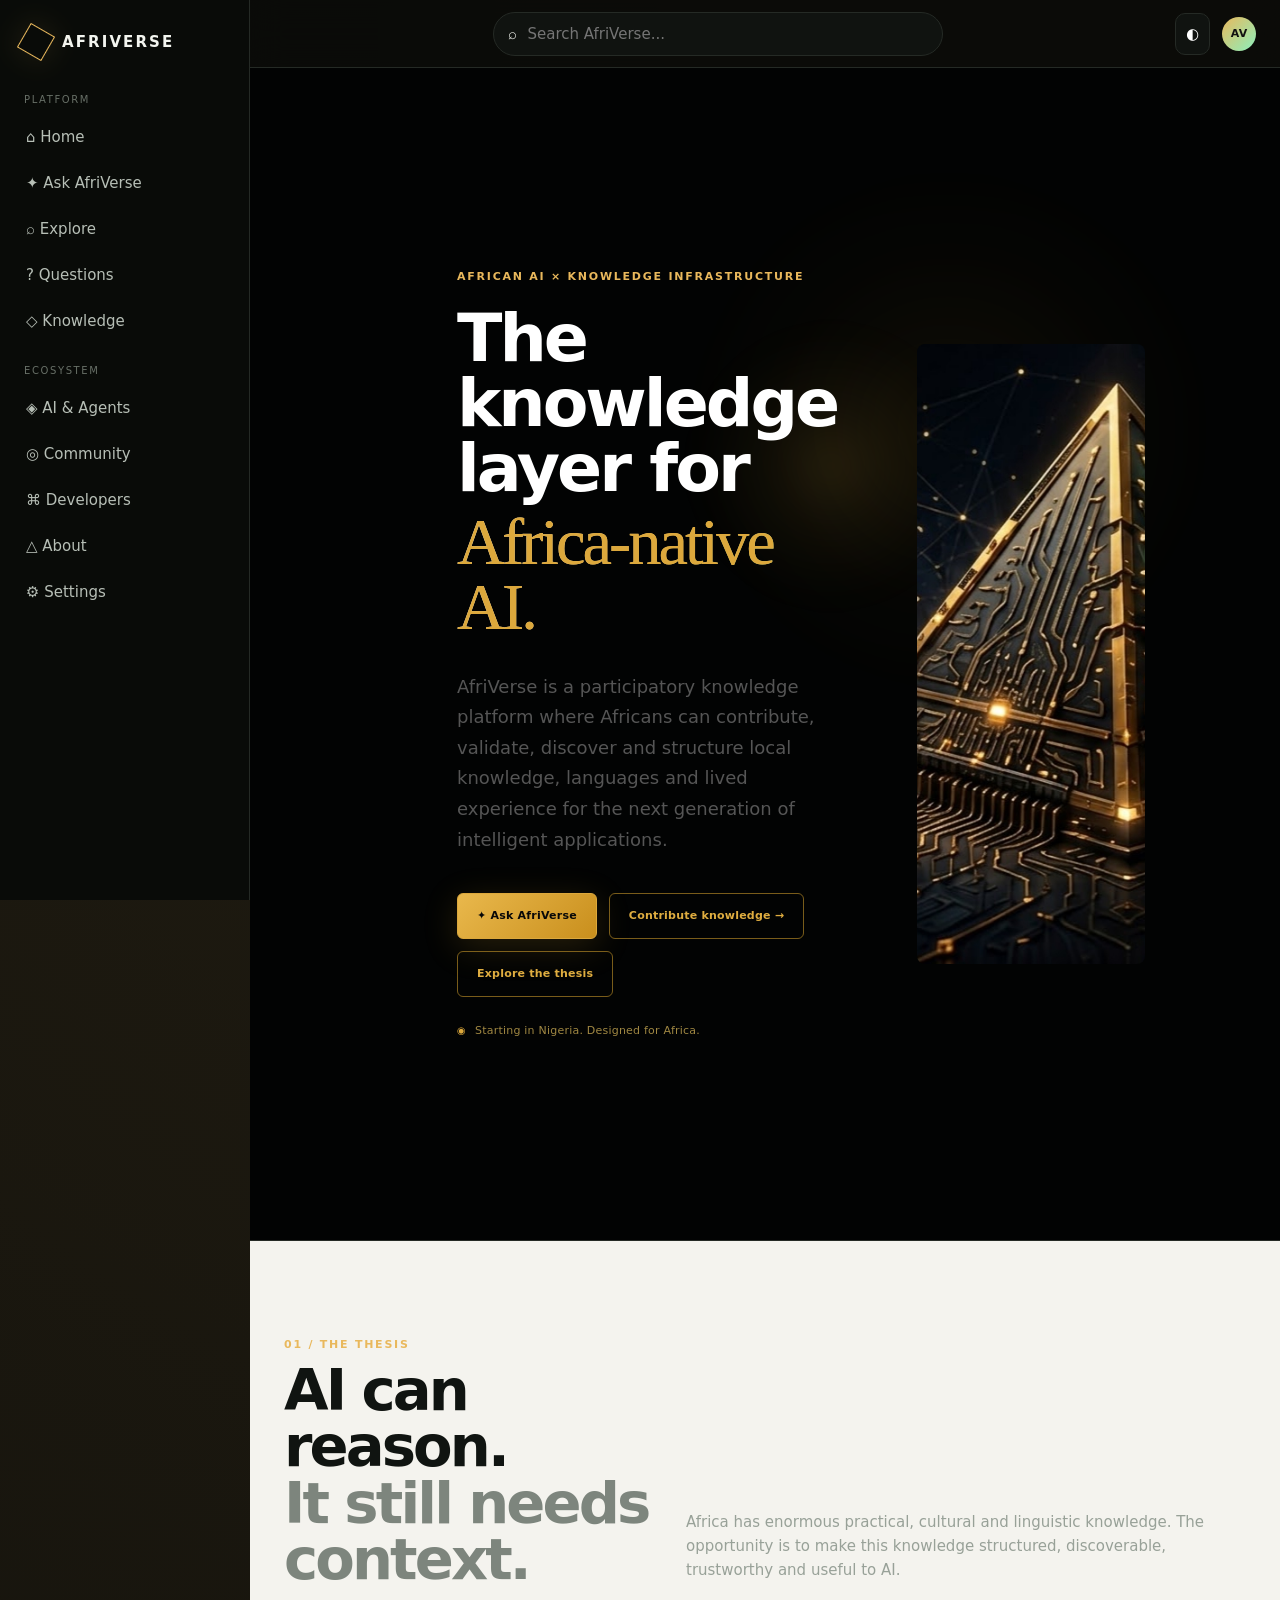
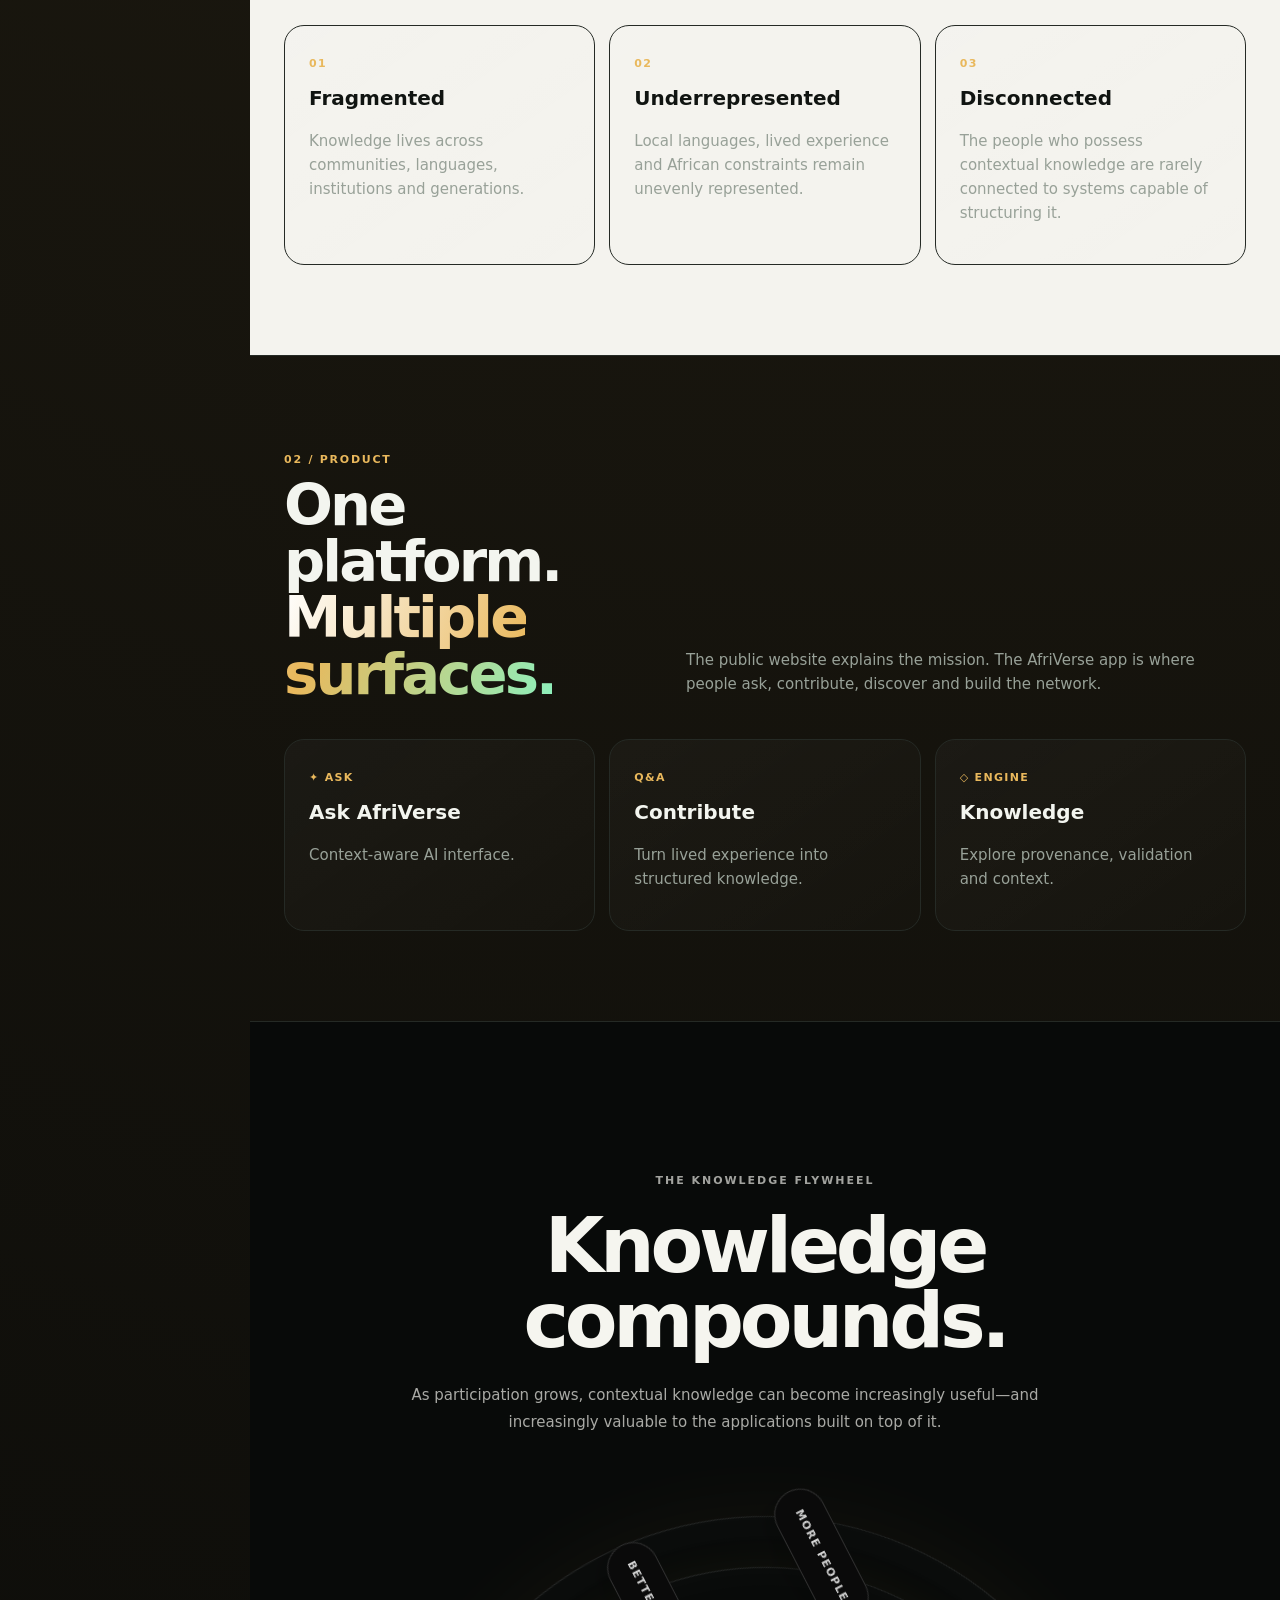
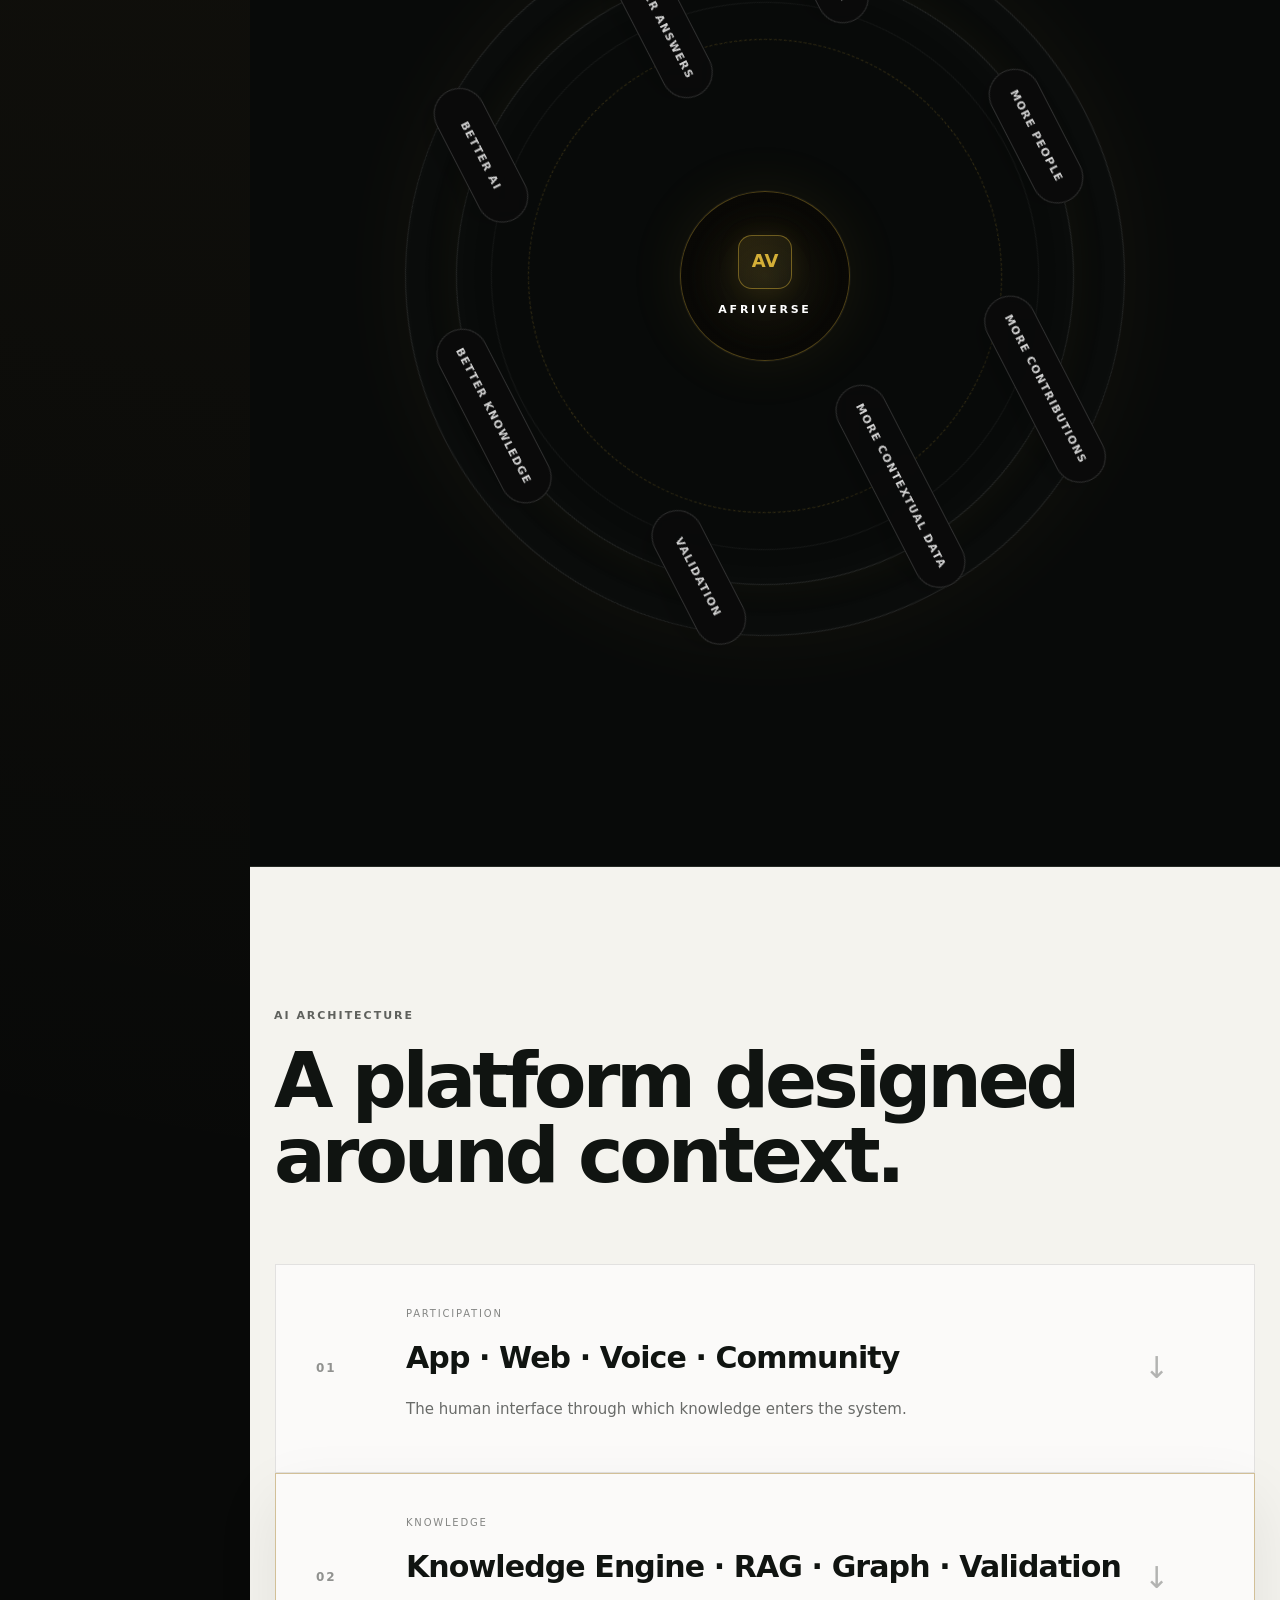
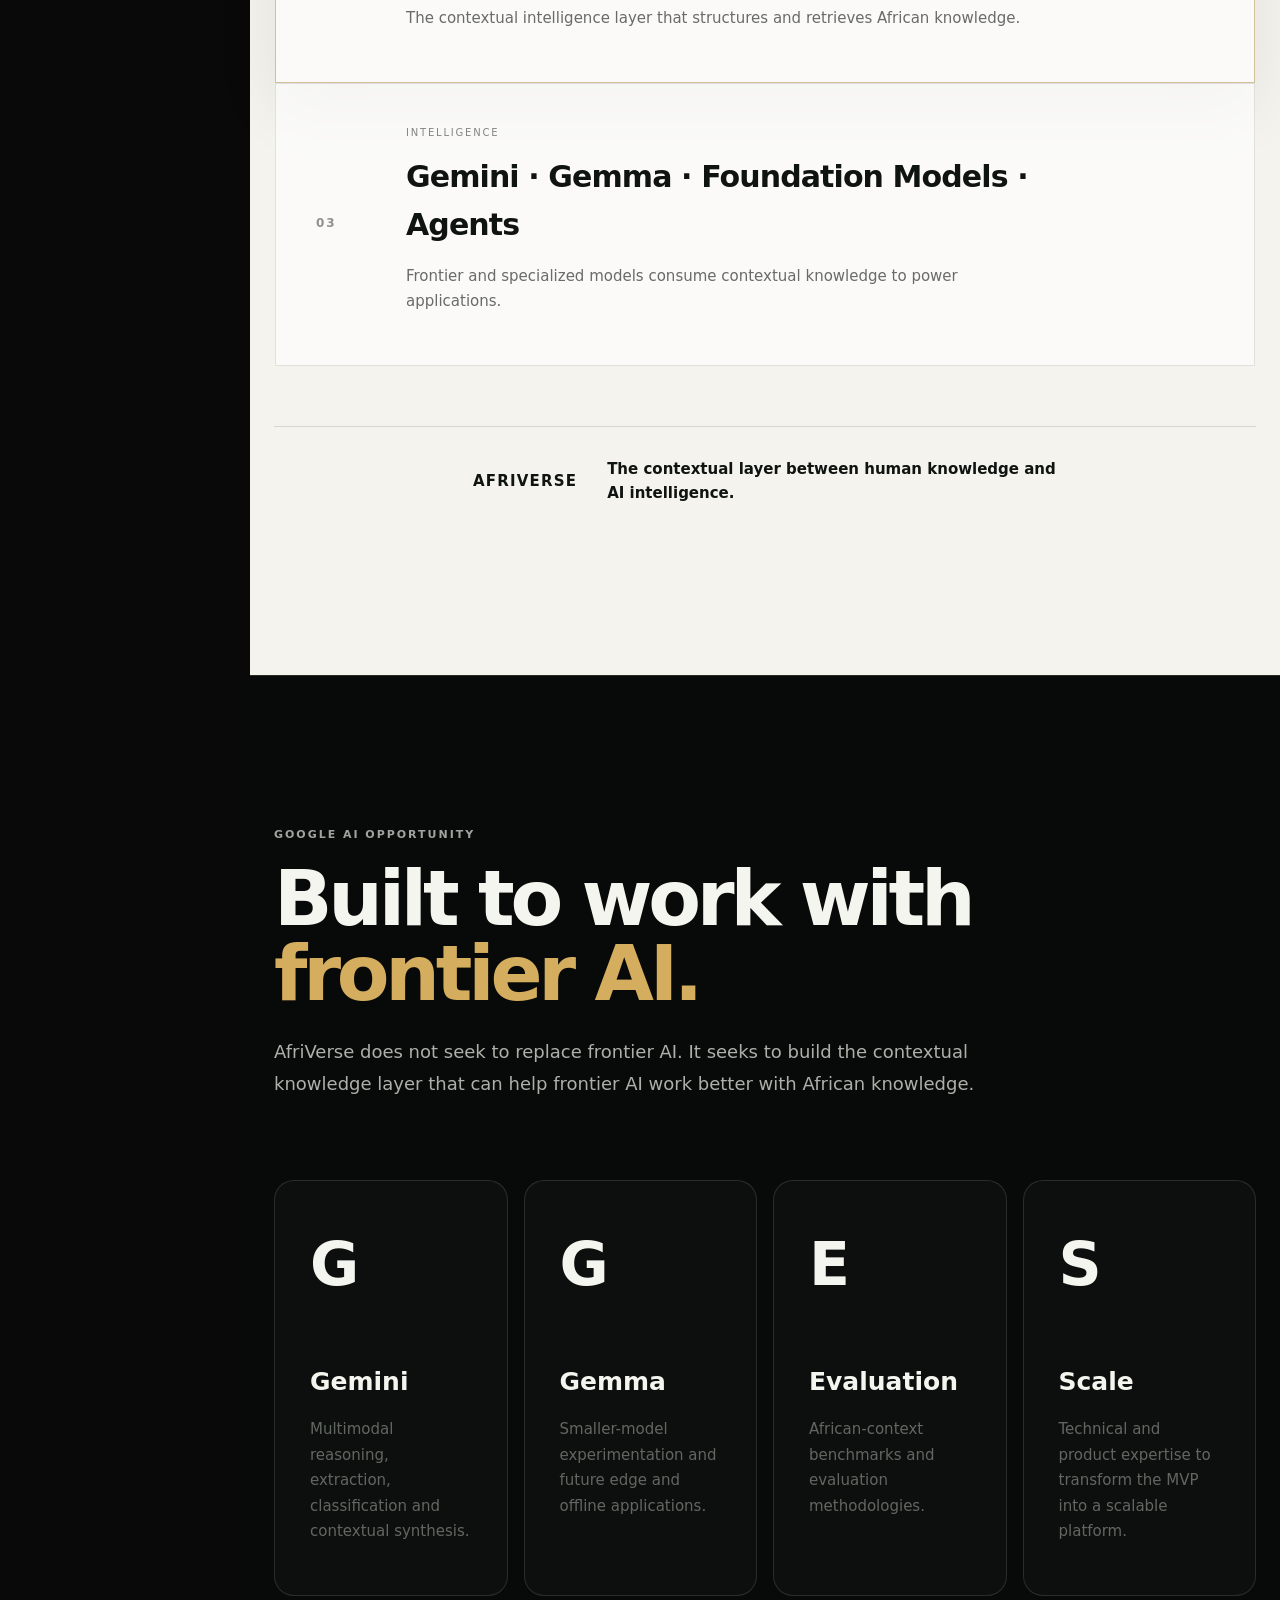
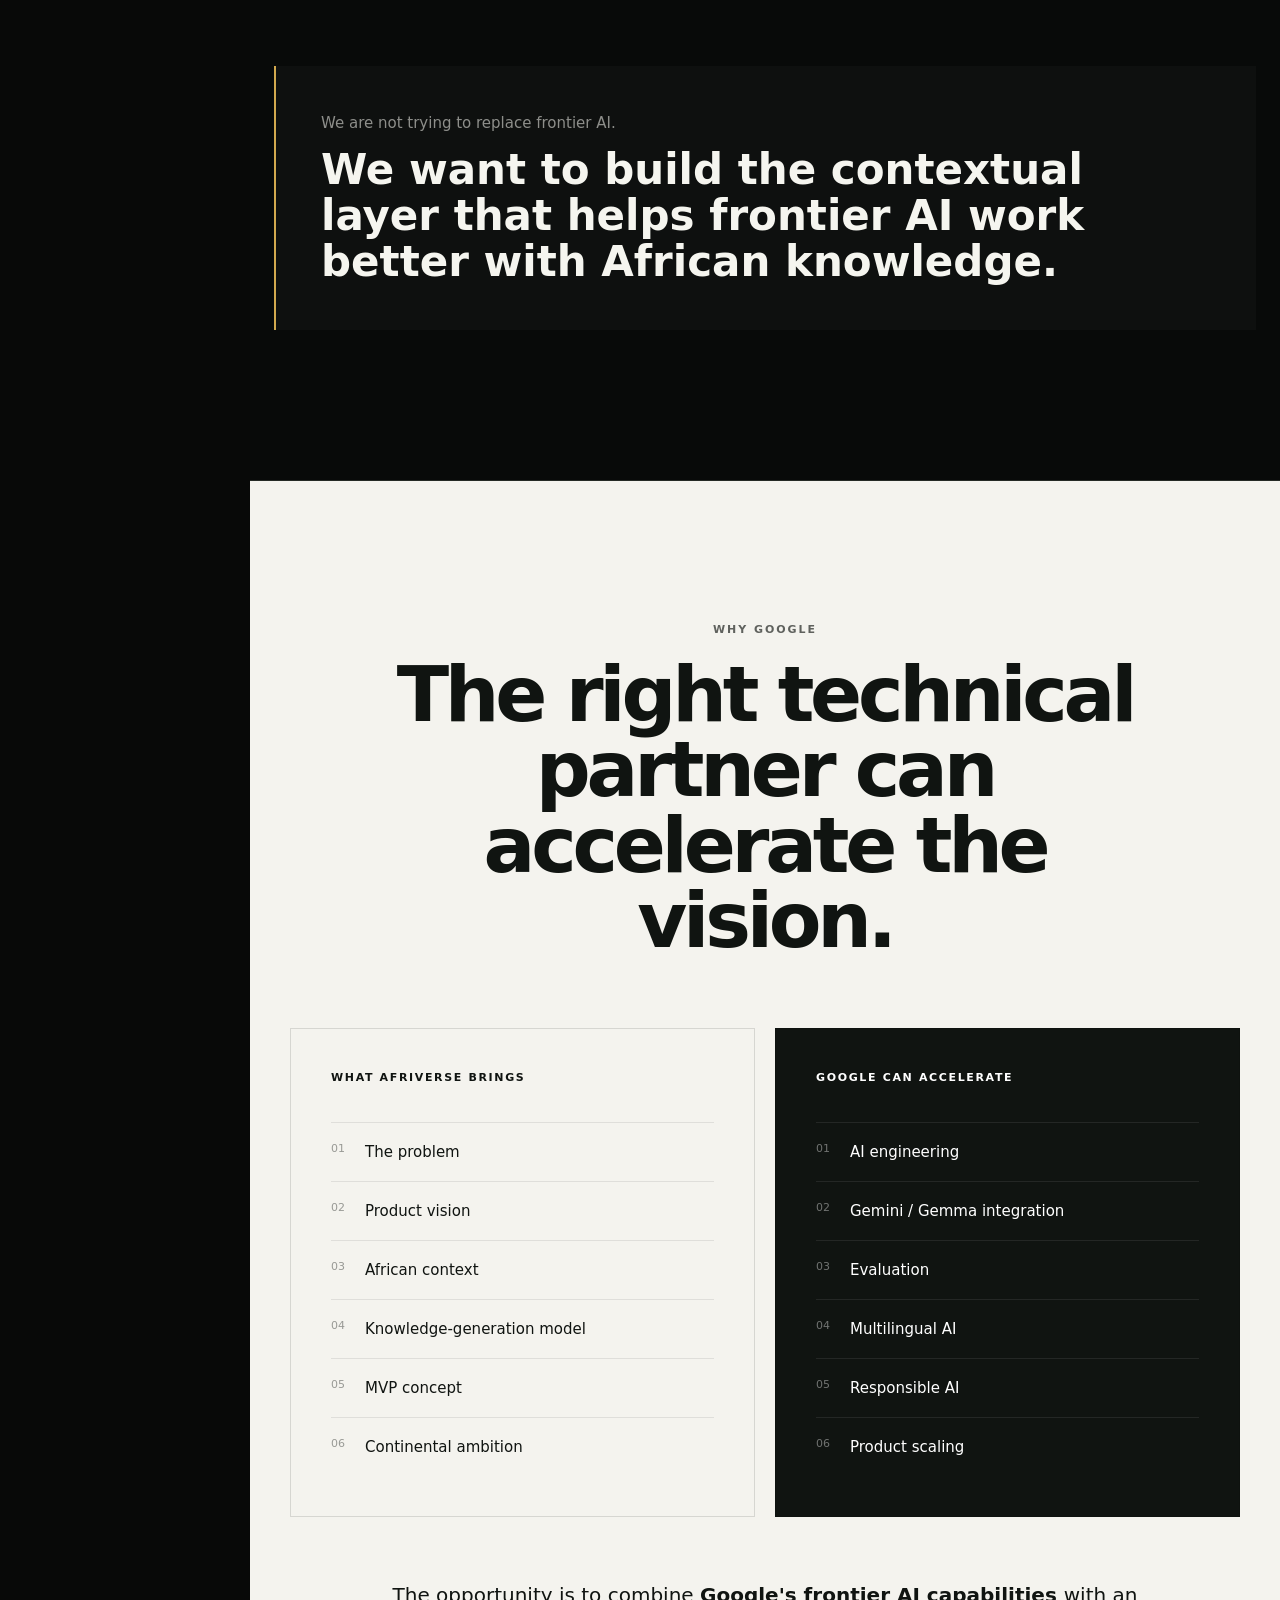
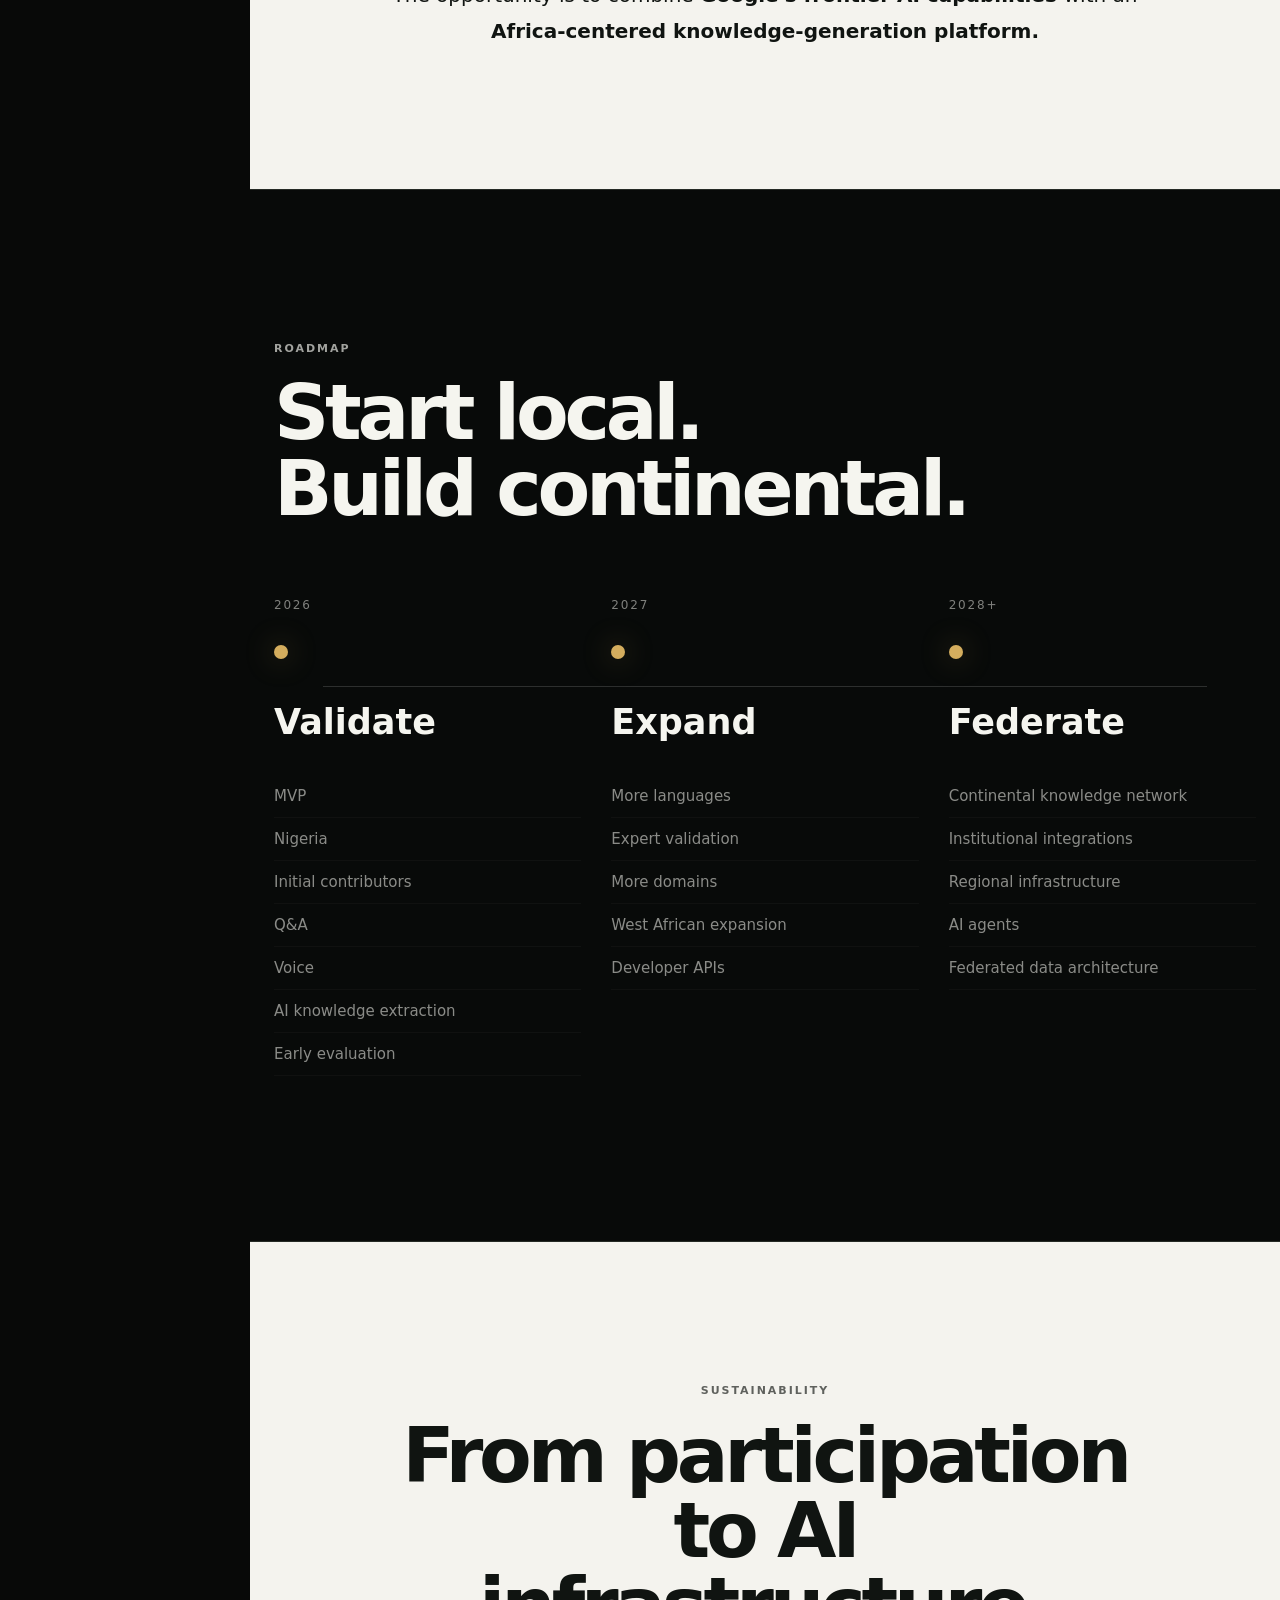
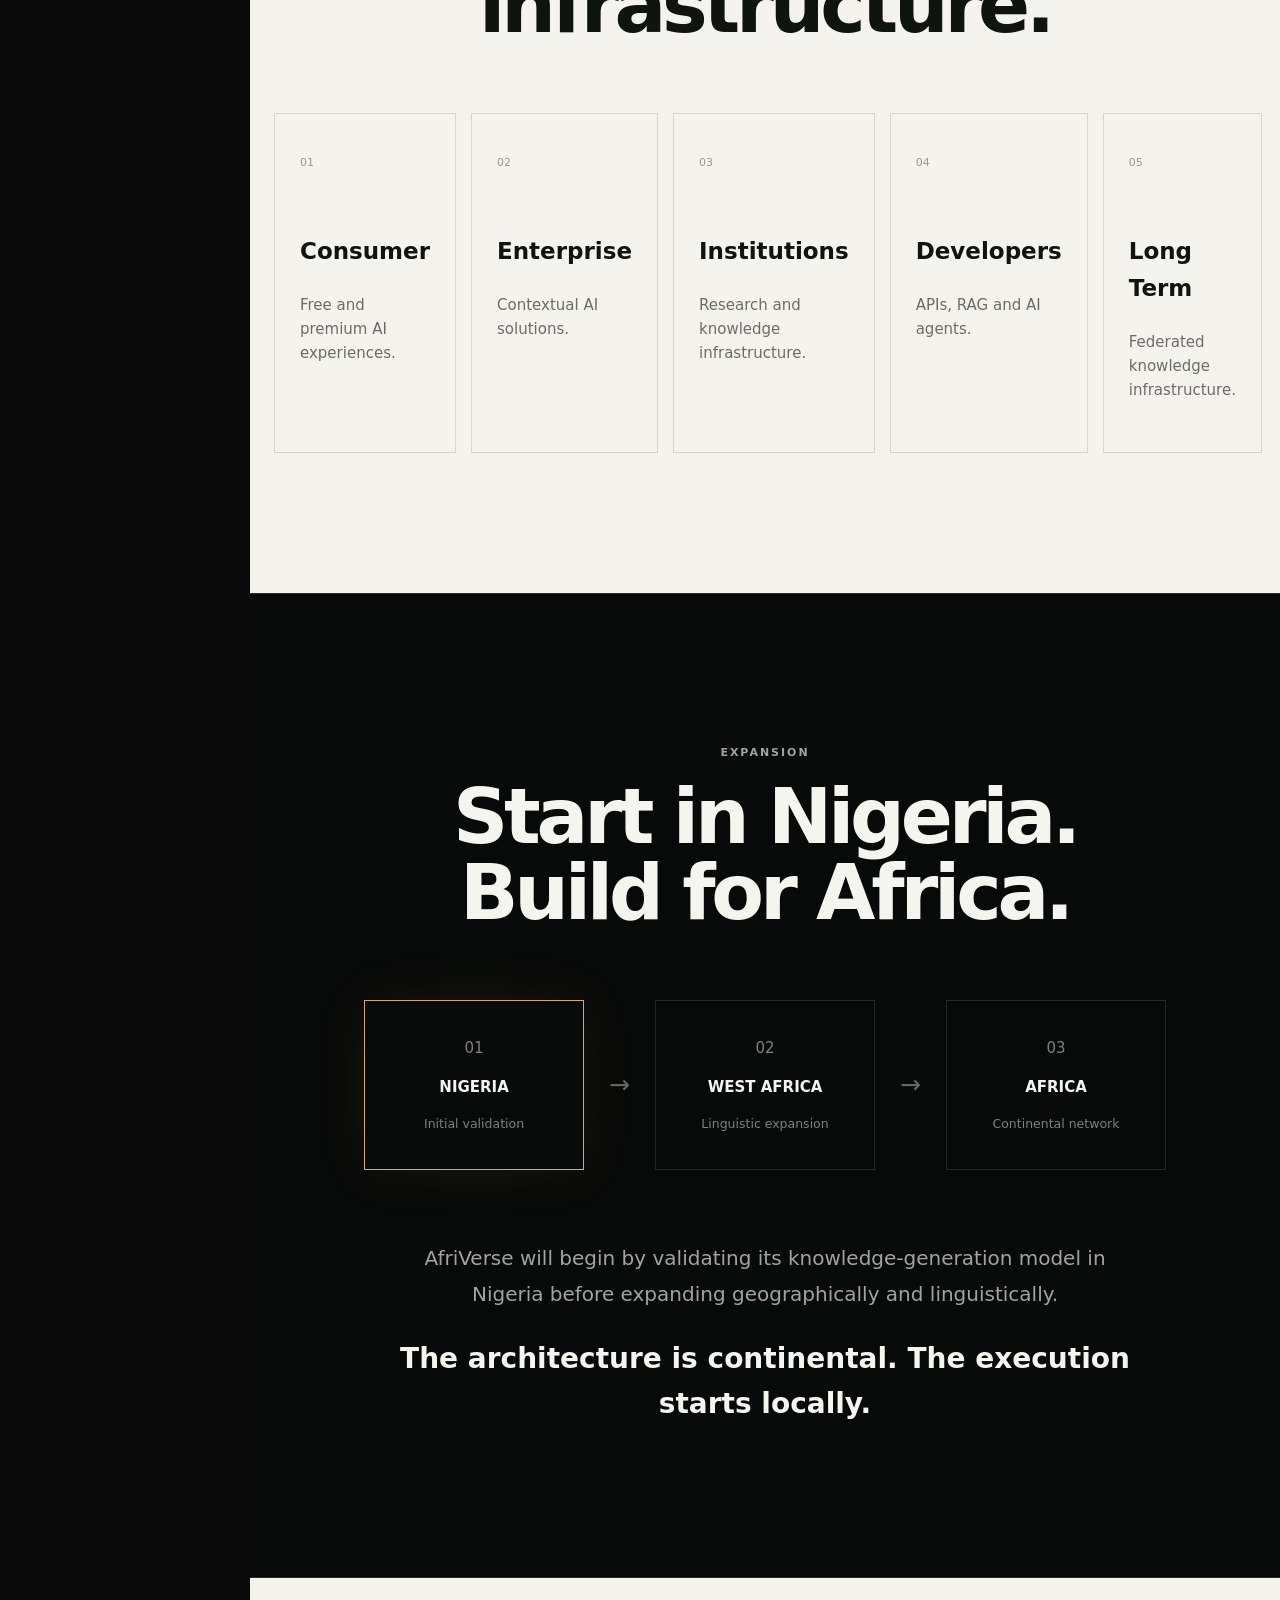
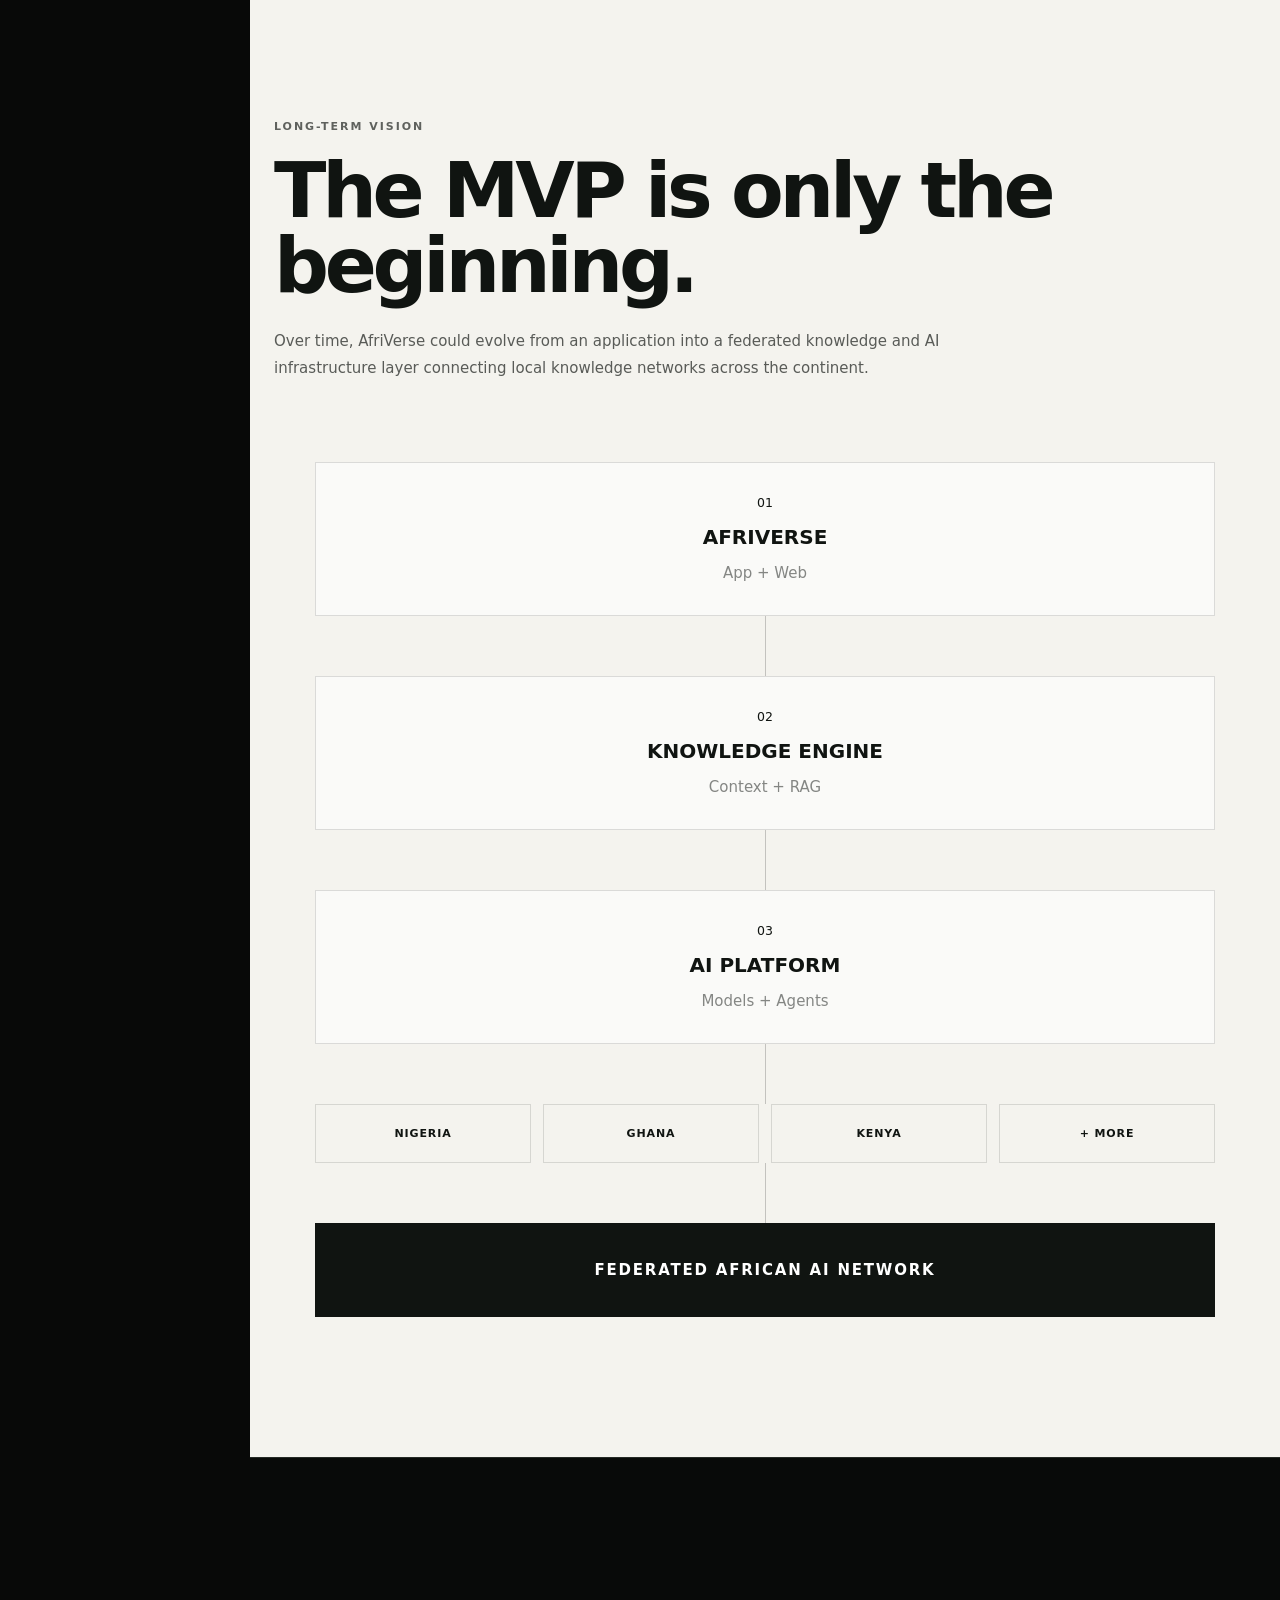
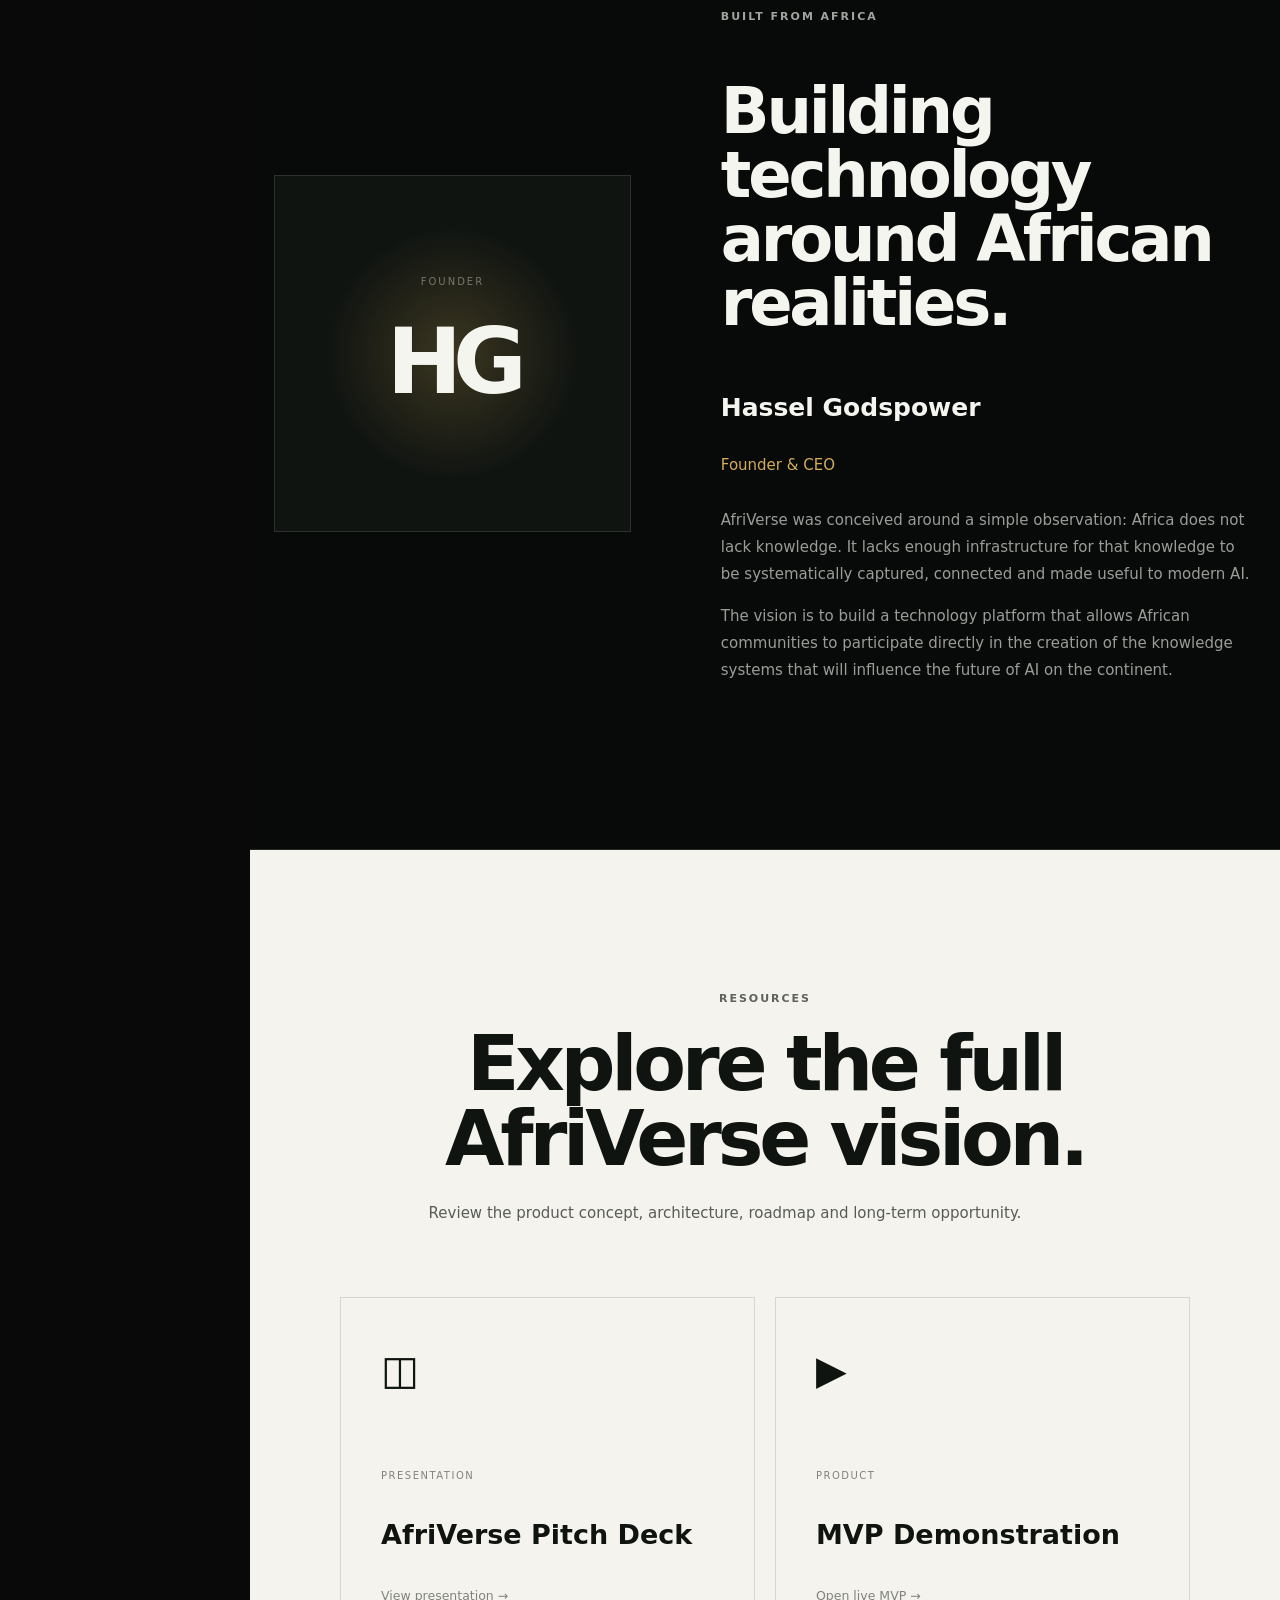
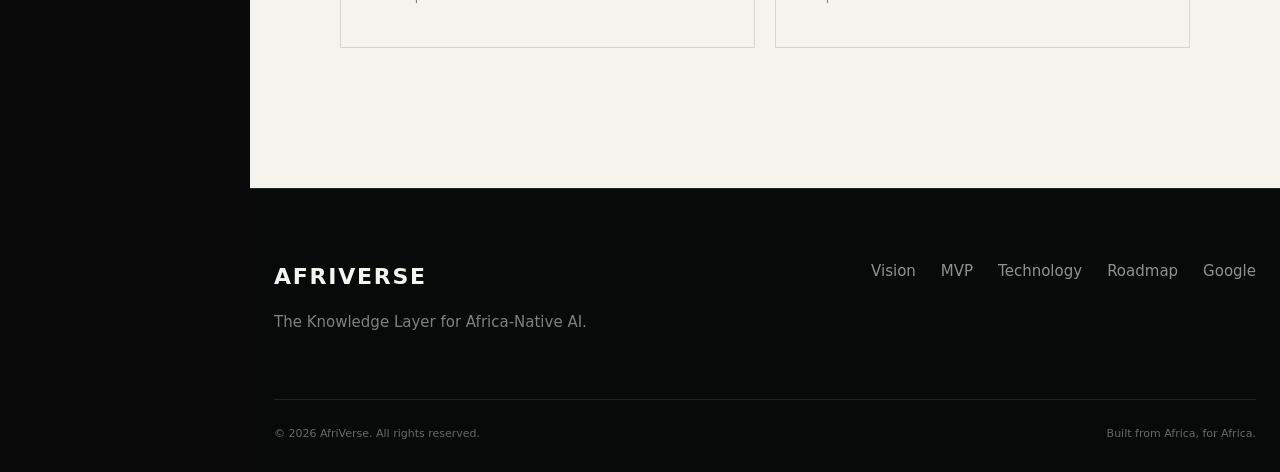
==== index.html @ 91e91cde "Update index.html" ====
<!doctype html>
<html lang="en">

<head>

    <meta charset="utf-8">

    <meta
        name="viewport"
        content="width=device-width, initial-scale=1"
    >

    <meta
        name="theme-color"
        content="#080a09"
    >

    <meta
        name="description"
        content="AfriVerse — The knowledge layer for Africa-native AI."
    >

    <title>
        AfriVerse — The Knowledge Layer for Africa-Native AI
    </title>

    <link
        rel="stylesheet"
        href="style.css"
    >

</head>


<body>


<!-- =========================================================
     SIDEBAR
========================================================== -->

<aside class="side">

    <a
        class="brand"
        href="index.html"
    >
        <i></i>
        AFRIVERSE
    </a>


    <small>
        PLATFORM
    </small>


    <nav>

        <a
            href="index.html"
            class="active"
        >
            ⌂ Home
        </a>

        <a href="app.html">
            ✦ Ask AfriVerse
        </a>

        <a href="explore.html">
            ⌕ Explore
        </a>

        <a href="questions.html">
            ? Questions
        </a>

        <a href="knowledge.html">
            ◇ Knowledge
        </a>

    </nav>


    <small>
        ECOSYSTEM
    </small>


    <nav>

        <a href="agents.html">
            ◈ AI & Agents
        </a>

        <a href="community.html">
            ◎ Community
        </a>

        <a href="developers.html">
            ⌘ Developers
        </a>

        <a href="about.html">
            △ About
        </a>

        <a href="settings.html">
            ⚙ Settings
        </a>

    </nav>

</aside>



<!-- =========================================================
     MAIN
========================================================== -->

<main id="top">


<!-- =========================================================
     HEADER
========================================================== -->

<header>

    <button
      id="menu"
      aria-label="Open menu"
      aria-expanded="false"
      aria-controls="sidebar"
       >
       ☰
    </button>


    <b>
        AfriVerse
    </b>


    <div class="search">

        ⌕

        <input
            id="search"
            type="search"
            placeholder="Search AfriVerse..."
        >

    </div>


    <button
        id="theme"
        aria-label="Change theme"
    >
        ◐
    </button>


    <span class="avatar">
        AV
    </span>

</header>



<!-- =========================================================
     HERO
========================================================== -->

<section class="hero" id="top">

    <div class="hero-content">

        <!-- LEFT: TEXT + ACTIONS -->
        <div class="hero-copy">

            <label class="hero-eyebrow">
                AFRICAN AI × KNOWLEDGE INFRASTRUCTURE
            </label>


            <h1>

                The knowledge layer for

                <em>
                    Africa-native AI.
                </em>

            </h1>


            <p>

                AfriVerse is a participatory knowledge platform where
                Africans can contribute, validate, discover and structure
                local knowledge, languages and lived experience for the
                next generation of intelligent applications.

            </p>


            <div class="actions">

                <a
                    class="primary"
                    href="app.html"
                >
                    ✦ Ask AfriVerse
                </a>


                <a
                    href="questions.html"
                >
                    Contribute knowledge →
                </a>


                <a
                    href="about.html"
                >
                    Explore the thesis
                </a>

            </div>


            <div class="hero-meta">

                <span>◉</span>

                Starting in Nigeria.
                Designed for Africa.

            </div>

        </div>


        <!-- RIGHT: HERO IMAGE -->
        <div class="hero-visual">

            <img
                src="assets/hero-afriverse.jpg"
                alt="African knowledge and artificial intelligence"
                class="hero-image"
            >

        </div>

    </div>

</section>



<!-- =========================================================
     THESIS
========================================================== -->

<section
    id="vision"
    class="section-light"
>

    <div class="head">

        <div>

            <label>
                01 / THE THESIS
            </label>


            <h2>

                AI can reason.

                <br>

                <span>
                    It still needs context.
                </span>

            </h2>

        </div>


        <p>

            Africa has enormous practical, cultural and linguistic
            knowledge. The opportunity is to make this knowledge
            structured, discoverable, trustworthy and useful to AI.

        </p>

    </div>


    <div class="grid three">

        <article>

            <b>
                01
            </b>

            <h3>
                Fragmented
            </h3>

            <p>
                Knowledge lives across communities, languages,
                institutions and generations.
            </p>

        </article>


        <article>

            <b>
                02
            </b>

            <h3>
                Underrepresented
            </h3>

            <p>
                Local languages, lived experience and African
                constraints remain unevenly represented.
            </p>

        </article>


        <article>

            <b>
                03
            </b>

            <h3>
                Disconnected
            </h3>

            <p>
                The people who possess contextual knowledge are
                rarely connected to systems capable of structuring it.
            </p>

        </article>

    </div>

</section>



<!-- =========================================================
     PRODUCT
========================================================== -->

<section id="mvp">

    <div class="head">

        <div>

            <label>
                02 / PRODUCT
            </label>


            <h2>

                One platform.

                <br>

                <em>
                    Multiple surfaces.
                </em>

            </h2>

        </div>


        <p>

            The public website explains the mission. The AfriVerse
            app is where people ask, contribute, discover and build
            the network.

        </p>

    </div>


    <div class="grid three">

        <a
            class="tile"
            href="app.html"
        >

            <b>
                ✦ ASK
            </b>

            <h3>
                Ask AfriVerse
            </h3>

            <p>
                Context-aware AI interface.
            </p>

        </a>


        <a
            class="tile"
            href="questions.html"
        >

            <b>
                Q&A
            </b>

            <h3>
                Contribute
            </h3>

            <p>
                Turn lived experience into structured knowledge.
            </p>

        </a>


        <a
            class="tile"
            href="knowledge.html"
        >

            <b>
                ◇ ENGINE
            </b>

            <h3>
                Knowledge
            </h3>

            <p>
                Explore provenance, validation and context.
            </p>

        </a>

    </div>

</section>



<!-- =========================================================
     KNOWLEDGE FLYWHEEL
========================================================== -->

<section
    class="flywheel-section section-dark"
>

    <div class="container">

        <div class="center-heading reveal">

            <div class="eyebrow">
                THE KNOWLEDGE FLYWHEEL
            </div>

            <h2>
                Knowledge compounds.
            </h2>

            <p>
                As participation grows, contextual knowledge can
                become increasingly useful—and increasingly valuable
                to the applications built on top of it.
            </p>

        </div>


        <div class="flywheel">

            <!-- =================================================
                 ROTATING ORBIT
            ================================================== -->

            <div class="flywheel-orbit">

                <div class="flywheel-ring"></div>


                <div class="fly-node node-top">
                    MORE PEOPLE
                </div>


                <div class="fly-node node-right-top">
                    MORE CONTRIBUTIONS
                </div>


                <div class="fly-node node-right-bottom">
                    MORE CONTEXTUAL DATA
                </div>


                <div class="fly-node node-bottom-right">
                    VALIDATION
                </div>


                <div class="fly-node node-bottom">
                    BETTER KNOWLEDGE
                </div>


                <div class="fly-node node-bottom-left">
                    BETTER AI
                </div>


                <div class="fly-node node-left-bottom">
                    BETTER ANSWERS
                </div>


                <div class="fly-node node-left-top">
                    MORE PEOPLE
                </div>

            </div>


            <!-- =================================================
                 STATIC AFRIVERSE CENTER
            ================================================== -->

            <div class="fly-center">

                <span>
                    AV
                </span>

                <strong>
                    AFRIVERSE
                </strong>

            </div>

        </div>

    </div>

</section>



<!-- =========================================================
     AI ARCHITECTURE
========================================================== -->

<section
    class="architecture section-light"
    id="technology"
>

    <div class="container">

        <div class="section-heading reveal">

            <div class="eyebrow">
                AI ARCHITECTURE
            </div>


            <h2>

                A platform designed
                <br>
                around context.

            </h2>

        </div>


        <div class="architecture-stack">


            <div class="architecture-layer reveal">

                <div class="layer-number">
                    01
                </div>


                <div class="layer-content">

                    <small>
                        PARTICIPATION
                    </small>


                    <h3>
                        App · Web · Voice · Community
                    </h3>


                    <p>
                        The human interface through which
                        knowledge enters the system.
                    </p>

                </div>


                <div class="layer-arrow">
                    ↓
                </div>

            </div>



            <div class="architecture-layer active reveal">

                <div class="layer-number">
                    02
                </div>


                <div class="layer-content">

                    <small>
                        KNOWLEDGE
                    </small>


                    <h3>
                        Knowledge Engine · RAG · Graph · Validation
                    </h3>


                    <p>
                        The contextual intelligence layer that
                        structures and retrieves African knowledge.
                    </p>

                </div>


                <div class="layer-arrow">
                    ↓
                </div>

            </div>



            <div class="architecture-layer reveal">

                <div class="layer-number">
                    03
                </div>


                <div class="layer-content">

                    <small>
                        INTELLIGENCE
                    </small>


                    <h3>
                        Gemini · Gemma · Foundation Models · Agents
                    </h3>


                    <p>
                        Frontier and specialized models consume
                        contextual knowledge to power applications.
                    </p>

                </div>

            </div>


        </div>


        <div class="architecture-bottom reveal">

            <span>
                AFRIVERSE
            </span>


            <strong>

                The contextual layer between
                human knowledge and AI intelligence.

            </strong>

        </div>

    </div>

</section>



<!-- =========================================================
     GOOGLE AI OPPORTUNITY
========================================================== -->

<section
    class="google-section section-dark"
    id="google"
>

    <div class="container">

        <div class="google-hero reveal">

            <div class="eyebrow">
                GOOGLE AI OPPORTUNITY
            </div>


            <h2>

                Built to work with

                <span>
                    frontier AI.
                </span>

            </h2>


            <p>

                AfriVerse does not seek to replace frontier AI.
                It seeks to build the contextual knowledge layer
                that can help frontier AI work better with African
                knowledge.

            </p>

        </div>


        <div class="google-grid">


            <article class="google-card reveal">

                <div class="google-letter">
                    G
                </div>

                <h3>
                    Gemini
                </h3>

                <p>
                    Multimodal reasoning, extraction, classification
                    and contextual synthesis.
                </p>

            </article>



            <article class="google-card reveal">

                <div class="google-letter">
                    G
                </div>

                <h3>
                    Gemma
                </h3>

                <p>
                    Smaller-model experimentation and future
                    edge and offline applications.
                </p>

            </article>



            <article class="google-card reveal">

                <div class="google-letter">
                    E
                </div>

                <h3>
                    Evaluation
                </h3>

                <p>
                    African-context benchmarks and evaluation
                    methodologies.
                </p>

            </article>



            <article class="google-card reveal">

                <div class="google-letter">
                    S
                </div>

                <h3>
                    Scale
                </h3>

                <p>
                    Technical and product expertise to transform
                    the MVP into a scalable platform.
                </p>

            </article>

        </div>


        <div class="google-statement reveal">

            <span>
                We are not trying to replace frontier AI.
            </span>


            <strong>

                We want to build the contextual layer that helps
                frontier AI work better with African knowledge.

            </strong>

        </div>

    </div>

</section>



<!-- =========================================================
     WHY GOOGLE
========================================================== -->

<section
    class="why-google section-light"
>

    <div class="container">

        <div class="center-heading reveal">

            <div class="eyebrow">
                WHY GOOGLE
            </div>


            <h2>

                The right technical partner
                can accelerate the vision.

            </h2>

        </div>


        <div class="partner-grid">


            <div class="partner-column reveal">

                <div class="partner-title">
                    WHAT AFRIVERSE BRINGS
                </div>


                <ul>

                    <li>
                        <span>01</span>
                        The problem
                    </li>

                    <li>
                        <span>02</span>
                        Product vision
                    </li>

                    <li>
                        <span>03</span>
                        African context
                    </li>

                    <li>
                        <span>04</span>
                        Knowledge-generation model
                    </li>

                    <li>
                        <span>05</span>
                        MVP concept
                    </li>

                    <li>
                        <span>06</span>
                        Continental ambition
                    </li>

                </ul>

            </div>



            <div class="partner-column highlighted reveal">

                <div class="partner-title">
                    GOOGLE CAN ACCELERATE
                </div>


                <ul>

                    <li>
                        <span>01</span>
                        AI engineering
                    </li>

                    <li>
                        <span>02</span>
                        Gemini / Gemma integration
                    </li>

                    <li>
                        <span>03</span>
                        Evaluation
                    </li>

                    <li>
                        <span>04</span>
                        Multilingual AI
                    </li>

                    <li>
                        <span>05</span>
                        Responsible AI
                    </li>

                    <li>
                        <span>06</span>
                        Product scaling
                    </li>

                </ul>

            </div>

        </div>


        <div class="partner-bottom reveal">

            The opportunity is to combine

            <strong>
                Google's frontier AI capabilities
            </strong>

            with an

            <strong>
                Africa-centered knowledge-generation platform.
            </strong>

        </div>

    </div>

</section>



<!-- =========================================================
     ROADMAP
========================================================== -->

<section
    class="roadmap section-dark"
    id="roadmap"
>

    <div class="container">

        <div class="section-heading reveal">

            <div class="eyebrow">
                ROADMAP
            </div>


            <h2>

                Start local.

                <br>

                Build continental.

            </h2>

        </div>


        <div class="roadmap-line">


            <div class="roadmap-item reveal">

                <div class="roadmap-year">
                    2026
                </div>


                <div class="roadmap-dot"></div>


                <h3>
                    Validate
                </h3>


                <ul>
                    <li>MVP</li>
                    <li>Nigeria</li>
                    <li>Initial contributors</li>
                    <li>Q&A</li>
                    <li>Voice</li>
                    <li>AI knowledge extraction</li>
                    <li>Early evaluation</li>
                </ul>

            </div>



            <div class="roadmap-item reveal">

                <div class="roadmap-year">
                    2027
                </div>


                <div class="roadmap-dot"></div>


                <h3>
                    Expand
                </h3>


                <ul>
                    <li>More languages</li>
                    <li>Expert validation</li>
                    <li>More domains</li>
                    <li>West African expansion</li>
                    <li>Developer APIs</li>
                </ul>

            </div>



            <div class="roadmap-item reveal">

                <div class="roadmap-year">
                    2028+
                </div>


                <div class="roadmap-dot"></div>


                <h3>
                    Federate
                </h3>


                <ul>
                    <li>Continental knowledge network</li>
                    <li>Institutional integrations</li>
                    <li>Regional infrastructure</li>
                    <li>AI agents</li>
                    <li>Federated data architecture</li>
                </ul>

            </div>

        </div>

    </div>

</section>



<!-- =========================================================
     BUSINESS MODEL
========================================================== -->

<section
    class="business section-light"
>

    <div class="container">

        <div class="center-heading reveal">

            <div class="eyebrow">
                SUSTAINABILITY
            </div>


            <h2>

                From participation
                to AI infrastructure.

            </h2>

        </div>


        <div class="business-grid">


            <div class="business-card reveal">

                <span>
                    01
                </span>

                <h3>
                    Consumer
                </h3>

                <p>
                    Free and premium AI experiences.
                </p>

            </div>



            <div class="business-card reveal">

                <span>
                    02
                </span>

                <h3>
                    Enterprise
                </h3>

                <p>
                    Contextual AI solutions.
                </p>

            </div>



            <div class="business-card reveal">

                <span>
                    03
                </span>

                <h3>
                    Institutions
                </h3>

                <p>
                    Research and knowledge infrastructure.
                </p>

            </div>



            <div class="business-card reveal">

                <span>
                    04
                </span>

                <h3>
                    Developers
                </h3>

                <p>
                    APIs, RAG and AI agents.
                </p>

            </div>



            <div class="business-card reveal">

                <span>
                    05
                </span>

                <h3>
                    Long Term
                </h3>

                <p>
                    Federated knowledge infrastructure.
                </p>

            </div>

        </div>

    </div>

</section>



<!-- =========================================================
     NIGERIA → AFRICA
========================================================== -->

<section
    class="nigeria-africa section-dark"
>

    <div class="container">

        <div class="center-heading reveal">

            <div class="eyebrow">
                EXPANSION
            </div>


            <h2>

                Start in Nigeria.

                <br>

                Build for Africa.

            </h2>

        </div>


        <div class="expansion-path reveal">


            <div class="expansion-node active">

                <span>
                    01
                </span>

                <strong>
                    NIGERIA
                </strong>

                <small>
                    Initial validation
                </small>

            </div>


            <div class="expansion-connector">
                →
            </div>


            <div class="expansion-node">

                <span>
                    02
                </span>

                <strong>
                    WEST AFRICA
                </strong>

                <small>
                    Linguistic expansion
                </small>

            </div>


            <div class="expansion-connector">
                →
            </div>


            <div class="expansion-node">

                <span>
                    03
                </span>

                <strong>
                    AFRICA
                </strong>

                <small>
                    Continental network
                </small>

            </div>

        </div>


        <div class="expansion-statement reveal">

            <p>

                AfriVerse will begin by validating its
                knowledge-generation model in Nigeria before
                expanding geographically and linguistically.

            </p>


            <strong>

                The architecture is continental.
                The execution starts locally.

            </strong>

        </div>

    </div>

</section>



<!-- =========================================================
     LONG TERM ARCHITECTURE
========================================================== -->

<section
    class="long-term section-light"
>

    <div class="container">

        <div class="section-heading reveal">

            <div class="eyebrow">
                LONG-TERM VISION
            </div>


            <h2>

                The MVP is only
                the beginning.

            </h2>


            <p>

                Over time, AfriVerse could evolve from an application
                into a federated knowledge and AI infrastructure layer
                connecting local knowledge networks across the continent.

            </p>

        </div>


        <div class="long-architecture">


            <div class="long-node reveal">

                <small>
                    01
                </small>

                <strong>
                    AFRIVERSE
                </strong>

                <span>
                    App + Web
                </span>

            </div>


            <div class="long-line"></div>


            <div class="long-node reveal">

                <small>
                    02
                </small>

                <strong>
                    KNOWLEDGE ENGINE
                </strong>

                <span>
                    Context + RAG
                </span>

            </div>


            <div class="long-line"></div>


            <div class="long-node reveal">

                <small>
                    03
                </small>

                <strong>
                    AI PLATFORM
                </strong>

                <span>
                    Models + Agents
                </span>

            </div>


            <div class="long-line"></div>


            <div class="country-row">

                <div class="country-node reveal">
                    NIGERIA
                </div>

                <div class="country-node reveal">
                    GHANA
                </div>

                <div class="country-node reveal">
                    KENYA
                </div>

                <div class="country-node reveal">
                    + MORE
                </div>

            </div>


            <div class="long-line"></div>


            <div class="long-final reveal">

                FEDERATED AFRICAN AI NETWORK

            </div>

        </div>

    </div>

</section>



<!-- =========================================================
     FOUNDER
========================================================== -->

<section
    class="founder section-dark"
>

    <div class="container">

        <div class="founder-grid">


            <div class="founder-image reveal">

                <div class="founder-placeholder">

                    <span>
                        FOUNDER
                    </span>

                    <strong>
                        HG
                    </strong>

                </div>

            </div>


            <div class="founder-content reveal">

                <div class="eyebrow">
                    BUILT FROM AFRICA
                </div>


                <h2>

                    Building technology
                    around African realities.

                </h2>


                <h3>
                    Hassel Godspower
                </h3>


                <div class="founder-title">
                    Founder & CEO
                </div>


                <p>

                    AfriVerse was conceived around a simple observation:
                    Africa does not lack knowledge. It lacks enough
                    infrastructure for that knowledge to be systematically
                    captured, connected and made useful to modern AI.

                </p>


                <p>

                    The vision is to build a technology platform that
                    allows African communities to participate directly
                    in the creation of the knowledge systems that will
                    influence the future of AI on the continent.

                </p>

            </div>

        </div>

    </div>

</section>


<!-- =========================================================
     FINAL CTA
========================================================== -->

<section
    class="resources section-light"
>

    <div class="container">

        <div class="center-heading reveal">

            <div class="eyebrow">
                RESOURCES
            </div>


            <h2>
                Explore the full AfriVerse vision.
            </h2>


            <p>
                Review the product concept, architecture, roadmap
                and long-term opportunity.
            </p>

        </div>


        <div class="resource-grid">


            <!-- =================================================
                 PITCH DECK
            ================================================== -->

            <a
                class="resource-card reveal"
                href="assets/AfriVerse-Google-Africa-AI-Lab-Pitch.pdf"
                target="_blank"
                rel="noopener noreferrer"
            >

                <div class="resource-icon">
                    ◫
                </div>


                <span>
                    PRESENTATION
                </span>


                <h3>
                    AfriVerse Pitch Deck
                </h3>


                <small>
                    View presentation →
                </small>

            </a>



            <!-- =================================================
                 LIVE MVP
            ================================================== -->

            <a
                class="resource-card reveal"
                href="https://afriverse-ai-mvp.vercel.app/ask"
                target="_blank"
                rel="noopener noreferrer"
            >

                <div class="resource-icon">
                    ▶
                </div>


                <span>
                    PRODUCT
                </span>


                <h3>
                    MVP Demonstration
                </h3>


                <small>
                    Open live MVP →
                </small>

            </a>


        </div>

    </div>

</section>

            



<!-- =========================================================
     FOOTER
========================================================== -->

<footer class="afriverse-footer section-dark">

    <div class="container">

        <div class="footer-top">


            <div>

                <div class="footer-logo">
                    AFRIVERSE
                </div>


                <p>

                    The Knowledge Layer for
                    Africa-Native AI.

                </p>

            </div>


            <div class="footer-links">

                <a href="#vision">
                    Vision
                </a>

                <a href="#mvp">
                    MVP
                </a>

                <a href="#technology">
                    Technology
                </a>

                <a href="#roadmap">
                    Roadmap
                </a>

                <a href="#google">
                    Google
                </a>

            </div>

        </div>


        <div class="footer-bottom">

            <span>
                © 2026 AfriVerse. All rights reserved.
            </span>


            <span>
                Built from Africa, for Africa.
            </span>

        </div>

    </div>

</footer>


</main>




<!-- =========================================================
     MOBILE NAVIGATION
========================================================== -->

<nav class="bottom">

    <a href="index.html">
        <span class="nav-icon">⌂</span>
        <small>Home</small>
    </a>

    <a href="app.html">
        <span class="nav-icon">✦</span>
        <small>Ask</small>
    </a>

    <a href="explore.html">
        <span class="nav-icon">⌕</span>
        <small>Explore</small>
    </a>

    <a href="questions.html">
        <span class="nav-icon">?</span>
        <small>Contribute</small>
    </a>

    <a href="knowledge.html">
        <span class="nav-icon">◇</span>
        <small>Knowledge</small>
    </a>

</nav>


<script src="script.js"></script>

</body>

</html>
---- style.css ----
:root{--bg:#080908;--panel:#111411;--line:#252a25;--text:#f3f5ef;--muted:#98a198;--gold:#e9b85c;--green:#8cf0bd;--violet:#c994ff}*{box-sizing:border-box}html{scroll-behavior:smooth}body{margin:0;background:radial-gradient(circle at 75% 0,rgba(233,184,92,.12),transparent 30%),var(--bg);color:var(--text);font:15px/1.6 Inter,system-ui,sans-serif}a{color:inherit;text-decoration:none}button,input,textarea,select{font:inherit}.side{position:fixed;width:250px;inset:0 auto 0 0;border-right:1px solid var(--line);padding:20px 14px;background:#090b09f2;z-index:20}.brand{display:flex;align-items:center;gap:12px;font-weight:900;letter-spacing:.14em;padding:8px;margin-bottom:28px}.brand i{width:28px;height:28px;border:1px solid var(--gold);transform:rotate(30deg);box-shadow:0 0 30px #e9b85c22}.side small{display:block;color:#687067;font-size:10px;letter-spacing:.16em;margin:20px 10px 7px}.side nav a{display:block;padding:10px 12px;border-radius:11px;color:#b7bfb6;margin:2px 0}.side nav a:hover{background:#ffffff0b;color:#fff}main{margin-left:250px}header{height:68px;position:sticky;top:0;z-index:15;display:flex;align-items:center;gap:12px;padding:0 24px;background:#080908d9;border-bottom:1px solid var(--line);backdrop-filter:blur(16px)}header b{display:none}.search{margin:auto;display:flex;gap:8px;align-items:center;border:1px solid var(--line);border-radius:999px;padding:8px 14px;max-width:450px;width:100%;background:#101310}.search input{background:none;border:0;outline:0;color:#fff;width:100%}header button{background:#101310;color:#fff;border:1px solid var(--line);border-radius:10px;padding:8px 10px}#menu{display:none}.avatar{width:34px;height:34px;border-radius:50%;display:grid;place-items:center;background:linear-gradient(135deg,var(--gold),var(--green));color:#111;font-weight:900;font-size:11px}.hero,section{max-width:1250px;margin:auto;padding:90px 34px;border-bottom:1px solid var(--line)}.hero{min-height:650px;display:grid;grid-template-columns:1.2fr .8fr;align-items:center;gap:40px}.hero label,.head label{font-size:11px;letter-spacing:.16em;color:var(--gold);font-weight:800}.hero h1{font-size:clamp(54px,7vw,102px);line-height:.93;letter-spacing:-.06em;margin:18px 0}.hero em,.head em{font-style:normal;background:linear-gradient(110deg,#fff,var(--gold),var(--green));color:transparent;background-clip:text}.hero p{font-size:18px;color:#aeb6ad;max-width:720px}.actions{display:flex;gap:9px;flex-wrap:wrap;margin-top:26px}.actions a,.primary{padding:11px 16px;border:1px solid #303630;border-radius:999px}.primary{background:linear-gradient(135deg,#f0c36e,#dca44b);color:#111;border:0}.orb{width:340px;height:340px;border:1px solid #e9b85c66;border-radius:50%;margin:auto;display:grid;place-items:center;box-shadow:0 0 100px #e9b85c18;animation:spin 24s linear infinite}.core{width:150px;height:150px;border:1px solid var(--gold);transform:rotate(30deg);box-shadow:0 0 50px #e9b85c33}.head{display:flex;justify-content:space-between;gap:30px;align-items:end;margin-bottom:28px}.head h2{font-size:clamp(34px,4.5vw,62px);line-height:.98;letter-spacing:-.05em;margin:8px 0}.head h2 span{color:#7d857d}.head p{max-width:560px;color:var(--muted)}.grid{display:grid;gap:14px}.three{grid-template-columns:repeat(3,1fr)}article,.tile{border:1px solid var(--line);background:linear-gradient(145deg,#ffffff08,#ffffff02);border-radius:20px;padding:24px;min-height:170px}article b,.tile b{font-size:11px;color:var(--gold);letter-spacing:.12em}article h3,.tile h3{font-size:20px;margin:8px 0}article p,.tile p{color:var(--muted)}.bottom{display:none}@keyframes spin{to{transform:rotate(360deg)}}  
.app{max-width:1050px;margin:auto;padding:45px 25px 100px}.app h1{font-size:48px;letter-spacing:-.04em;margin:5px 0}.app label{color:var(--gold);font-size:11px;letter-spacing:.15em;font-weight:800}.command{display:grid;grid-template-columns:1fr auto;border:1px solid #343a34;background:#101310;border-radius:18px;padding:10px;margin:25px 0}.command textarea{min-height:80px;background:none;border:0;outline:0;color:#fff;resize:none;padding:8px}.command button{align-self:end}.chat{display:grid;gap:15px}.msg{display:flex;gap:10px}.bubble{max-width:750px;border:1px solid var(--line);background:#111511;border-radius:18px;padding:14px 16px}.user{justify-content:flex-end}.user .bubble{background:#1b211c}.cards{display:grid;grid-template-columns:repeat(3,1fr);gap:14px}.tag{display:inline-block;border:1px solid #ffffff1a;border-radius:999px;padding:5px 8px;font-size:10px;color:var(--green)}.table{width:100%;border-collapse:collapse;margin-top:25px}.table th,.table td{text-align:left;padding:13px;border-bottom:1px solid var(--line)}.table th{font-size:10px;color:#7f887f;text-transform:uppercase}.modal{position:fixed;inset:0;background:#000b;display:none;place-items:center;z-index:100;padding:20px}.modal.show{display:grid}.dialog{max-width:600px;width:100%;background:#111411;border:1px solid #343934;border-radius:22px;padding:24px}.field{margin:14px 0}.field label{display:block;color:var(--muted);font-size:12px}.field input,.field textarea,.field select{width:100%;background:#090b09;color:#fff;border:1px solid var(--line);border-radius:11px;padding:11px}.field textarea{min-height:120px}  
@media(max-width:900px){.side{display:none}.side.open{display:block;width:275px;box-shadow:0 0 100px #000}.side.open~main{filter:blur(0)}main{margin-left:0}header b{display:block}#menu{display:block}.search{display:none}.hero{grid-template-columns:1fr;padding:65px 20px 45px}.hero h1{font-size:58px}.orb{width:260px;height:260px}.core{width:110px;height:110px}.hero,section{padding-left:20px;padding-right:20px}.head{display:block}.three,.cards{grid-template-columns:1fr}.bottom{display:flex;position:fixed;bottom:0;left:0;right:0;height:66px;background:#090b09f4;border-top:1px solid var(--line);z-index:30;justify-content:space-around}.bottom a{display:grid;place-items:center;align-content:center;font-size:18px}.bottom small{font-size:9px;color:var(--muted)}.app{padding:25px 16px 90px}.app h1{font-size:36px}}  
  
/* =========================================================  
   AFRIVERSE HERO  
========================================================= */  
  
.hero {  
    position: relative;  
  
    min-height: 680px;  
  
    width: 100%;  
  
    display: flex;  
    align-items: center;  
  
    overflow: hidden;  
  
    background:  
        #020303;  
  
    isolation: isolate;  
}  
  
  
/* =========================================================  
   HERO BACKGROUND  
========================================================= */  
  
.hero-background {  
  
    position: absolute;  
  
    inset: 0;  
  
    z-index: -3;  
  
    background-image:  
        url("assets/afriverse-hero.jpg");  
  
    background-size: cover;  
  
    background-position:  
        center center;  
  
    background-repeat: no-repeat;  
  
}  
  
  
  
/* =========================================================  
   HERO CONTENT  
========================================================= */  
  
.hero-content {  
  
    position: relative;  
  
    z-index: 2;  
  
    width: min(  
        100%,  
        760px  
    );  
  
    padding:  
  
        110px  
  
        0  
  
        110px  
  
        clamp(  
            28px,  
            6vw,  
            72px  
        );  
  
}  
  
  
/* =========================================================  
   EYEBROW  
========================================================= */  
  
.hero-eyebrow {  
  
    display: block;  
  
    margin-bottom: 20px;  
  
    color: #d9a72f;  
  
    font-size: 11px;  
  
    font-weight: 700;  
  
    letter-spacing: 0.14em;  
  
    text-transform: uppercase;  
}  
  
  
/* =========================================================  
   HERO HEADING  
========================================================= */  
  
.hero h1 {  
  
    max-width: 650px;  
  
    margin: 0;  
  
    color: #ffffff;  
  
    font-size: clamp(  
        46px,  
        5.2vw,  
        76px  
    );  
  
    line-height: 0.98;  
  
    letter-spacing: -0.045em;  
  
    font-weight: 700;  
}  
  
  
.hero h1 em {  
  
    display: block;  
  
    margin-top: 8px;  
  
    color: #dca83c;  
  
    font-style: normal;  
  
}  
  
  
/* =========================================================  
   HERO DESCRIPTION  
========================================================= */  
  
.hero-content > p {  
  
    max-width: 610px;  
  
    margin:  
  
        28px  
  
        0  
  
        30px;  
  
    color: rgba(  
        255,  
        255,  
        255,  
        0.72  
    );  
  
    font-size: 15px;  
  
    line-height: 1.75;  
}  
  
  
/* =========================================================  
/* =========================================================  
   HERO  
========================================================== */  
  
.hero {  
    position: relative;  
    width: 100%;  
    min-height: 760px;  
  
    display: flex;  
    align-items: center;  
  
    background: #f5f3ed;  
  
    overflow: hidden;  
}  
  
  
.hero-content {  
    width: min(1400px, 92%);  
    margin: 0 auto;  
  
    display: grid;  
    grid-template-columns: 1fr 1fr;  
    align-items: center;  
  
    gap: 80px;  
}  
  
  
/* =========================================================  
   HERO COPY  
========================================================== */  
  
.hero-copy {  
    max-width: 680px;  
}  
  
  
.hero-eyebrow {  
    display: inline-block;  
  
    margin-bottom: 28px;  
  
    font-size: 12px;  
    font-weight: 700;  
  
    letter-spacing: 0.16em;  
    text-transform: uppercase;  
  
    color: #0b3b28;  
}  
  
  
.hero h1 {  
    margin: 0;  
  
    font-size: clamp(52px, 6vw, 88px);  
    line-height: 0.98;  
  
    letter-spacing: -0.045em;  
  
    color: #111;  
}  
  
  
.hero h1 em {  
    display: block;  
  
    margin-top: 8px;  
  
    font-family: Georgia, serif;  
    font-weight: 400;  
    font-style: italic;  
  
    color: #0b3b28;  
}  
  
  
.hero p {  
    max-width: 610px;  
  
    margin: 32px 0 0;  
  
    font-size: 18px;  
    line-height: 1.7;  
  
    color: #555;  
}  
  
  
/* =========================================================  
   ACTIONS  
========================================================== */  
  
.actions {  
    display: flex;  
    flex-wrap: wrap;  
    align-items: center;  
  
    gap: 22px;  
  
    margin-top: 38px;  
}  
  
  
.actions a {  
    color: #0b3b28;  
  
    font-size: 15px;  
    font-weight: 600;  
  
    text-decoration: none;  
}  
  
  
.actions a.primary {  
    display: inline-flex;  
    align-items: center;  
  
    padding: 15px 22px;  
  
    background: #0b3b28;  
    color: #fff;  
  
    border-radius: 4px;  
  
    transition: all 0.25s ease;  
}  
  
  
.actions a.primary:hover {  
    background: #14563c;  
    transform: translateY(-2px);  
}  
  
  
/* =========================================================  
   HERO META  
========================================================== */  
  
.hero-meta {  
    display: flex;  
    align-items: center;  
    gap: 10px;  
  
    margin-top: 48px;  
  
    font-size: 13px;  
    letter-spacing: 0.02em;  
  
    color: #777;  
}  
  
  
.hero-meta span {  
    color: #0b3b28;  
}  
  
  
/* =========================================================  
   HERO IMAGE  
========================================================== */  
  
.hero-visual {  
    width: 100%;  
    height: 620px;  
  
    position: relative;  
}  
  
  
.hero-image {  
    width: 100%;  
    height: 100%;  
  
    display: block;  
  
    object-fit: cover;  
  
    border-radius: 8px;  
}  
  
  
/* =========================================================  
   MOBILE  
========================================================== */  
  
@media (max-width: 900px) {  
  
    .hero {  
        min-height: auto;  
  
        padding: 100px 0 70px;  
    }  
  
  
    .hero-content {  
        grid-template-columns: 1fr;  
  
        gap: 55px;  
    }  
  
  
    .hero-copy {  
        max-width: 100%;  
    }  
  
  
    .hero h1 {  
        font-size: clamp(48px, 12vw, 72px);  
    }  
  
  
    .hero-visual {  
        height: 480px;  
    }  
  
}  
  
  
@media (max-width: 600px) {  
  
    .hero {  
        padding: 80px 0 55px;  
    }  
  
  
    .hero-content {  
        width: 88%;  
    }  
  
  
    .hero-eyebrow {  
        font-size: 10px;  
  
        letter-spacing: 0.13em;  
  
        margin-bottom: 22px;  
    }  
  
  
    .hero h1 {  
        font-size: 48px;  
    }  
  
  
    .hero p {  
        font-size: 16px;  
  
        line-height: 1.65;  
  
        margin-top: 26px;  
    }  
  
  
    .actions {  
        align-items: flex-start;  
  
        flex-direction: column;  
  
        gap: 18px;  
  
        margin-top: 30px;  
    }  
  
  
    .hero-meta {  
        margin-top: 35px;  
    }  
  
  
    .hero-visual {  
        height: 380px;  
    }  
  
}  
/* Main CTA */  
  
.hero .actions a {  
  
    display: inline-flex;  
  
    align-items: center;  
  
    justify-content: center;  
  
    min-height: 48px;  
  
    padding:  
  
        0  
  
        20px;  
  
    border:  
  
        1px solid  
  
        rgba(  
            218,  
            167,  
            47,  
            0.65  
        );  
  
    border-radius: 6px;  
  
    color: #e7b443;  
  
    text-decoration: none;  
  
    font-size: 12px;  
  
    font-weight: 700;  
  
    letter-spacing: 0.02em;  
  
    transition:  
  
        background 0.25s ease,  
  
        color 0.25s ease,  
  
        border-color 0.25s ease,  
  
        transform 0.25s ease;  
}  
  
  
.hero .actions a:hover {  
  
    transform: translateY(-2px);  
  
    border-color: #e3b34b;  
  
    background:  
        rgba(  
            218,  
            167,  
            47,  
            0.08  
        );  
  
}  
  
  
/* Primary CTA */  
  
.hero .actions a.primary {  
  
    color: #090909;  
  
    background:  
        linear-gradient(  
            135deg,  
            #e8b548,  
            #c9901e  
        );  
  
    border-color: #d9a72f;  
  
    box-shadow:  
  
        0 8px 30px  
        rgba(  
            205,  
            151,  
            42,  
            0.18  
        );  
}  
  
  
.hero .actions a.primary:hover {  
  
    color: #050505;  
  
    background:  
        linear-gradient(  
            135deg,  
            #f1c25d,  
            #d9a12e  
        );  
  
}  
  
  
/* =========================================================  
   HERO META  
========================================================= */  
  
.hero-meta {  
  
    display: flex;  
  
    align-items: center;  
  
    gap: 9px;  
  
    margin-top: 26px;  
  
    color:  
        rgba(  
            224,  
            190,  
            101,  
            0.75  
        );  
  
    font-size: 11px;  
  
    letter-spacing: 0.02em;  
}  
  
  
.hero-meta span {  
  
    color: #dca83c;  
  
    font-size: 10px;  
}  
  
  
.hero::after {  
  
    content: "";  
  
    position: absolute;  
  
    width: 500px;  
  
    height: 500px;  
  
    right: 8%;  
  
    top: 18%;  
  
    border-radius: 50%;  
  
    background:  
        radial-gradient(  
            circle,  
            rgba(  
                214,  
                157,  
                42,  
                0.10  
            ) 0%,  
            rgba(  
                214,  
                157,  
                42,  
                0.04  
            ) 35%,  
            transparent 70%  
        );  
  
    filter: blur(35px);  
  
    pointer-events: none;  
  
    z-index: -1;  
  
}  
  
  
/* =========================================================  
   AFRIVERSE — CINEMATIC HERO  
========================================================= */  
  
.hero {  
  
    position: relative;  
  
    width: 100%;  
  
    min-height: 680px;  
  
    display: flex;  
  
    align-items: center;  
  
    overflow: hidden;  
  
    isolation: isolate;  
  
    background: #020303;  
  
}  
  
  
/* =========================================================  
   HERO BACKGROUND  
========================================================= */  
  
.hero-background {  
  
    position: absolute;  
  
    inset: -2%;  
  
    z-index: -5;  
  
    background-image:  
        url("assets/afriverse-hero.jpg");  
  
    background-repeat: no-repeat;  
  
    background-size: cover;  
  
    background-position:  
        center center;  
  
    transform:  
        translate3d(  
            var(--hero-x, 0px),  
            var(--hero-y, 0px),  
            0  
        )  
        scale(1.015);  
  
    transition:  
        transform 1.2s  
        cubic-bezier(  
            0.2,  
            0.7,  
            0.2,  
            1  
        );  
  
}  
  
  
/* =========================================================  
   DARK CINEMATIC OVERLAY  
========================================================= */  
  
.hero-overlay {  
  
    position: absolute;  
  
    inset: 0;  
  
    z-index: -4;  
  
    pointer-events: none;  
  
    background:  
  
        linear-gradient(  
            90deg,  
            rgba(0, 0, 0, 0.98) 0%,  
            rgba(0, 0, 0, 0.94) 16%,  
            rgba(0, 0, 0, 0.78) 30%,  
            rgba(0, 0, 0, 0.40) 47%,  
            rgba(0, 0, 0, 0.10) 68%,  
            rgba(0, 0, 0, 0.02) 100%  
        ),  
  
        linear-gradient(  
            180deg,  
            rgba(0, 0, 0, 0.18),  
            transparent 35%,  
            rgba(0, 0, 0, 0.42)  
        );  
  
}  
  
  
/* =========================================================  
   COMPUTATIONAL ATMOSPHERE  
========================================================= */  
  
.hero::before {  
  
    content: "";  
  
    position: absolute;  
  
    width: 560px;  
  
    height: 560px;  
  
    right: 5%;  
  
    top: 7%;  
  
    z-index: -3;  
  
    border-radius: 50%;  
  
    background:  
        radial-gradient(  
            circle,  
            rgba(224, 170, 52, 0.11) 0%,  
            rgba(224, 170, 52, 0.055) 24%,  
            rgba(224, 170, 52, 0.018) 46%,  
            transparent 72%  
        );  
  
    filter: blur(35px);  
  
    opacity: 0.75;  
  
    animation:  
        heroAtmosphere  
        8s  
        ease-in-out  
        infinite;  
  
    pointer-events: none;  
  
}  
  
  
/* =========================================================  
   MOVING COMPUTATIONAL LIGHT  
========================================================= */  
  
.hero::after {  
  
    content: "";  
  
    position: absolute;  
  
    width: 280px;  
  
    height: 280px;  
  
    right: 30%;  
  
    top: 22%;  
  
    z-index: -2;  
  
    border-radius: 50%;  
  
    background:  
        radial-gradient(  
            circle,  
            rgba(239, 187, 67, 0.15) 0%,  
            rgba(239, 187, 67, 0.06) 24%,  
            transparent 68%  
        );  
  
    filter: blur(20px);  
  
    pointer-events: none;  
  
    animation:  
        computationalPulse  
        5.5s  
        ease-in-out  
        infinite;  
  
}  
  
  
/* =========================================================  
   ATMOSPHERE ANIMATION  
========================================================= */  
  
@keyframes heroAtmosphere {  
  
    0%,  
    100% {  
  
        transform:  
            scale(0.92);  
  
        opacity: 0.48;  
  
    }  
  
    50% {  
  
        transform:  
            scale(1.08);  
  
        opacity: 0.82;  
  
    }  
  
}  
  
  
/* =========================================================  
   COMPUTATIONAL PULSE  
========================================================= */  
  
@keyframes computationalPulse {  
  
    0%,  
    100% {  
  
        transform:  
            translate(  
                -35px,  
                20px  
            )  
            scale(0.72);  
  
        opacity: 0.18;  
  
    }  
  
    50% {  
  
        transform:  
            translate(  
                25px,  
                -15px  
            )  
            scale(1.15);  
  
        opacity: 0.62;  
  
    }  
  
}  
  
  
/* =========================================================  
   HERO CONTENT  
========================================================= */  
  
.hero-content {  
  
    position: relative;  
  
    z-index: 5;  
  
    width: min(  
        100%,  
        760px  
    );  
  
    padding:  
  
        110px  
  
        0  
  
        110px  
  
        clamp(  
            28px,  
            6vw,  
            72px  
        );  
  
}  
  
  
/* =========================================================  
   EYEBROW  
========================================================= */  
  
.hero-eyebrow {  
  
    display: block;  
  
    margin-bottom: 20px;  
  
    color: #d8a735;  
  
    font-size: 11px;  
  
    font-weight: 700;  
  
    letter-spacing: 0.14em;  
  
    text-transform: uppercase;  
  
}  
  
  
/* =========================================================  
   HEADLINE  
========================================================= */  
  
.hero h1 {  
  
    max-width: 680px;  
  
    margin: 0;  
  
    color: #ffffff;  
  
    font-size: clamp(  
        46px,  
        5.2vw,  
        76px  
    );  
  
    line-height: 0.98;  
  
    letter-spacing: -0.045em;  
  
    font-weight: 700;  
  
}  
  
  
.hero h1 em {  
  
    display: block;  
  
    margin-top: 8px;  
  
    color: #dca83c;  
  
    font-style: normal;  
  
}  
  
  
/* =========================================================  
   DESCRIPTION  
========================================================= */  
  
.hero-content > p {  
  
    max-width: 600px;  
  
    margin:  
  
        28px  
  
        0  
  
        30px;  
  
    color:  
        rgba(  
            255,  
            255,  
            255,  
            0.72  
        );  
  
    font-size: 15px;  
  
    line-height: 1.75;  
  
}  
  
  
/* =========================================================  
   ACTIONS  
========================================================= */  
  
.hero .actions {  
  
    display: flex;  
  
    align-items: center;  
  
    flex-wrap: wrap;  
  
    gap: 12px;  
  
}  
  
  
.hero .actions a {  
  
    display: inline-flex;  
  
    align-items: center;  
  
    justify-content: center;  
  
    min-height: 46px;  
  
    padding:  
        0 19px;  
  
    border:  
        1px solid  
        rgba(  
            218,  
            167,  
            47,  
            0.55  
        );  
  
    border-radius: 6px;  
  
    color: #dfad40;  
  
    text-decoration: none;  
  
    font-size: 11px;  
  
    font-weight: 700;  
  
    transition:  
        transform 0.25s ease,  
        background 0.25s ease,  
        border-color 0.25s ease;  
  
}  
  
  
.hero .actions a:hover {  
  
    transform:  
        translateY(-2px);  
  
    border-color:  
        rgba(  
            236,  
            188,  
            76,  
            0.9  
        );  
  
    background:  
        rgba(  
            215,  
            165,  
            49,  
            0.08  
        );  
  
}  
  
  
.hero .actions a.primary {  
  
    color: #080808;  
  
    border-color: #dca83c;  
  
    background:  
        linear-gradient(  
            135deg,  
            #e9b84c,  
            #c98f1d  
        );  
  
    box-shadow:  
        0 8px 35px  
        rgba(  
            211,  
            158,  
            42,  
            0.18  
        );  
  
}  
  
  
.hero .actions a.primary:hover {  
  
    background:  
        linear-gradient(  
            135deg,  
            #f2c55c,  
            #d9a02c  
        );  
  
}  
  
  
/* =========================================================  
   HERO META  
========================================================= */  
  
.hero-meta {  
  
    display: flex;  
  
    align-items: center;  
  
    gap: 9px;  
  
    margin-top: 25px;  
  
    color:  
        rgba(  
            222,  
            187,  
            92,  
            0.72  
        );  
  
    font-size: 11px;  
  
}  
  
  
.hero-meta span {  
  
    color: #dca83c;  
  
}  
  
  
/* =========================================================  
   DESKTOP DEPTH  
========================================================= */  
  
@media (min-width: 1100px) {  
  
    .hero-background {  
  
        background-position:  
            center center;  
  
    }  
  
}  
  
  
/* =========================================================  
   TABLET  
========================================================= */  
  
@media (max-width: 900px) {  
  
    .hero {  
  
        min-height: 700px;  
  
    }  
  
    .hero-content {  
  
        padding-left:  
            40px;  
  
    }  
  
}  
  
  
/* =========================================================  
   MOBILE  
========================================================= */  
  
@media (max-width: 768px) {  
  
    .hero {  
  
        min-height: 850px;  
  
        align-items: flex-start;  
  
    }  
  
  
    .hero-background {  
  
        inset: 0;  
  
        background-size:  
            auto 100%;  
  
        background-position:  
            67% bottom;  
  
        transform:  
            scale(1.01);  
  
    }  
  
  
    .hero-overlay {  
  
        background:  
  
            linear-gradient(  
                180deg,  
                rgba(0, 0, 0, 0.96) 0%,  
                rgba(0, 0, 0, 0.91) 23%,  
                rgba(0, 0, 0, 0.74) 45%,  
                rgba(0, 0, 0, 0.28) 68%,  
                rgba(0, 0, 0, 0.70) 100%  
            );  
  
    }  
  
  
    .hero::before {  
  
        width: 430px;  
  
        height: 430px;  
  
        right: -120px;  
  
        top: 40%;  
  
    }  
  
  
    .hero::after {  
  
        right: 15%;  
  
        top: 47%;  
  
    }  
  
  
    .hero-content {  
  
        width: 100%;  
  
        padding:  
  
            105px  
  
            24px  
  
            50px;  
  
    }  
  
  
    .hero-eyebrow {  
  
        font-size: 9px;  
  
        margin-bottom: 17px;  
  
    }  
  
  
    .hero h1 {  
  
        font-size:  
            clamp(  
                42px,  
                11.5vw,  
                56px  
            );  
  
        line-height: 0.99;  
  
    }  
  
  
    .hero-content > p {  
  
        max-width: 550px;  
  
        margin-top: 23px;  
  
        font-size: 14px;  
  
        line-height: 1.68;  
  
    }  
  
  
    .hero .actions {  
  
        flex-direction: column;  
  
        align-items: stretch;  
  
        width: 100%;  
  
    }  
  
  
    .hero .actions a {  
  
        width: 100%;  
  
    }  
  
  
    .hero-meta {  
  
        margin-top: 20px;  
  
    }  
  
}  
  
  
/* =========================================================  
   ACCESSIBILITY  
========================================================= */  
  
@media (prefers-reduced-motion: reduce) {  
  
    .hero::before,  
    .hero::after {  
  
        animation: none;  
  
    }  
  
    .hero-background {  
  
        transition: none;  
  
        transform: none;  
  
    }  
  
}  
  
/* =========================================================  
   AFRIVERSE EXTENDED HOMEPAGE  
========================================================= */  
  
.container {  
    width: min(1180px, calc(100% - 48px));  
    margin: 0 auto;  
}  
  
.section-dark {  
    background: #080a09;  
    color: #f5f5ef;  
}  
  
.section-light {  
    background: #f4f3ee;  
    color: #101411;  
}  
  
.eyebrow {  
    font-size: 11px;  
    letter-spacing: .18em;  
    font-weight: 700;  
    text-transform: uppercase;  
    opacity: .65;  
}  
  
.center-heading {  
    max-width: 760px;  
    margin: 0 auto 70px;  
    text-align: center;  
}  
  
.center-heading h2,  
.section-heading h2,  
.google-hero h2,  
.final-content h2 {  
    font-size: clamp(42px, 6vw, 78px);  
    line-height: .98;  
    letter-spacing: -.055em;  
    margin: 18px 0 24px;  
}  
  
.center-heading p,  
.section-heading p {  
    max-width: 680px;  
    line-height: 1.8;  
    opacity: .68;  
}  
  
  
/* =========================================================  
   KNOWLEDGE FLYWHEEL  
========================================================= */  
  
.flywheel-section {  
    padding: 150px 0;  
    overflow: hidden;  
}  
  
.flywheel {  
    display: flex;  
    justify-content: center;  
    align-items: center;  
    min-height: 650px;  
}  
  
.flywheel-ring {  
    position: relative;  
    width: min(620px, 90vw);  
    aspect-ratio: 1;  
    border: 1px solid rgba(255,255,255,.12);  
    border-radius: 50%;  
    box-shadow:  
        0 0 80px rgba(206,164,76,.05),  
        inset 0 0 80px rgba(255,255,255,.025);  
}  
  
.flywheel-ring::before {  
    content: "";  
    position: absolute;  
    inset: 10%;  
    border: 1px dashed rgba(255,255,255,.12);  
    border-radius: 50%;  
}  
  
.flywheel-ring::after {  
    content: "";  
    position: absolute;  
    inset: 25%;  
    border: 1px solid rgba(201,160,72,.22);  
    border-radius: 50%;  
}  
  
.fly-center {  
    position: absolute;  
    top: 50%;  
    left: 50%;  
    transform: translate(-50%,-50%);  
    width: 150px;  
    height: 150px;  
    border-radius: 50%;  
    background: #101411;  
    border: 1px solid rgba(210,174,87,.45);  
    display: flex;  
    flex-direction: column;  
    justify-content: center;  
    align-items: center;  
    font-size: 12px;  
    letter-spacing: .12em;  
    box-shadow: 0 0 50px rgba(211,171,76,.15);  
}  
  
.fly-center span {  
    font-size: 35px;  
    font-weight: 800;  
    letter-spacing: -.08em;  
    margin-bottom: 8px;  
}  
  
.fly-node {  
    position: absolute;  
    padding: 12px 18px;  
    border: 1px solid rgba(255,255,255,.16);  
    background: rgba(10,12,11,.92);  
    backdrop-filter: blur(12px);  
    font-size: 10px;  
    letter-spacing: .12em;  
    font-weight: 700;  
    white-space: nowrap;  
    z-index: 3;  
}  
  
.node-top {  
    top: -15px;  
    left: 50%;  
    transform: translateX(-50%);  
}  
  
.node-right-top {  
    top: 16%;  
    right: -65px;  
}  
  
.node-right-bottom {  
    top: 43%;  
    right: -105px;  
}  
  
.node-bottom-right {  
    bottom: 14%;  
    right: -65px;  
}  
  
.node-bottom {  
    bottom: -15px;  
    left: 50%;  
    transform: translateX(-50%);  
}  
  
.node-bottom-left {  
    bottom: 14%;  
    left: -65px;  
}  
  
.node-left-bottom {  
    top: 43%;  
    left: -105px;  
}  
  
.node-left-top {  
    top: 16%;  
    left: -65px;  
}  
/* =========================================================  
   AFRIVERSE KNOWLEDGE FLYWHEEL  
========================================================= */  
  
.flywheel {  
  
    position: relative;  
  
    width: min(720px, 94vw);  
  
    aspect-ratio: 1 / 1;  
  
    margin: 70px auto 90px;  
  
}  
  
  
/* =========================================================  
   ROTATING ORBIT  
========================================================= */  
  
.flywheel-orbit {  
  
    position: absolute;  
  
    inset: 0;  
  
    transform:  
        rotate(var(--fly-rotation, 0deg));  
  
    transform-origin: center center;  
  
    will-change: transform;  
  
}  
  
  
/* =========================================================  
   OUTER ORBIT RINGS  
========================================================= */  
  
.flywheel-ring {  
  
    position: absolute;  
  
    inset: 0;  
  
    pointer-events: none;  
  
}  
  
  
/* Outer ring */  
  
.flywheel-ring::before {  
  
    content: "";  
  
    position: absolute;  
  
    inset: 7%;  
  
    border:  
  
        1px solid  
  
        rgba(255, 255, 255, 0.13);  
  
    border-radius: 50%;  
  
}  
  
  
/* Inner dashed gold ring */  
  
.flywheel-ring::after {  
  
    content: "";  
  
    position: absolute;  
  
    inset: 18%;  
  
    border:  
  
        1px dashed  
  
        rgba(212, 175, 55, 0.28);  
  
    border-radius: 50%;  
  
}  
  
  
/* =========================================================  
   SUBTLE THIRD ORBIT  
========================================================= */  
  
.flywheel-orbit::before {  
  
    content: "";  
  
    position: absolute;  
  
    inset: 12%;  
  
    border:  
  
        1px solid  
  
        rgba(255, 255, 255, 0.06);  
  
    border-radius: 50%;  
  
}  
  
  
/* =========================================================  
   FLYWHEEL NODES  
========================================================= */  
  
.fly-node {  
  
    position: absolute;  
  
    display: flex;  
  
    align-items: center;  
  
    justify-content: center;  
  
    min-width: 145px;  
  
    min-height: 52px;  
  
    padding: 12px 18px;  
  
    border:  
  
        1px solid  
  
        rgba(255, 255, 255, 0.16);  
  
    border-radius: 999px;  
  
    background:  
  
        rgba(10, 10, 10, 0.90);  
  
    backdrop-filter: blur(14px);  
  
    -webkit-backdrop-filter: blur(14px);  
  
    color:  
  
        rgba(255, 255, 255, 0.82);  
  
    font-size: 11px;  
  
    font-weight: 600;  
  
    letter-spacing: 0.11em;  
  
    line-height: 1.2;  
  
    text-align: center;  
  
    white-space: nowrap;  
  
    box-shadow:  
  
        0 10px 40px  
  
        rgba(0, 0, 0, 0.28);  
  
}  
  
  
/* =========================================================  
   NODE POSITIONS  
========================================================= */  
  
.node-top {  
  
    top: 4%;  
  
    left: 50%;  
  
    transform:  
  
        translateX(-50%);  
  
}  
  
  
.node-right-top {  
  
    top: 19%;  
  
    right: 4%;  
  
}  
  
  
.node-right-bottom {  
  
    top: 43%;  
  
    right: 0%;  
  
}  
  
  
.node-bottom-right {  
  
    bottom: 19%;  
  
    right: 7%;  
  
}  
  
  
.node-bottom {  
  
    bottom: 4%;  
  
    left: 50%;  
  
    transform:  
  
        translateX(-50%);  
  
}  
  
  
.node-bottom-left {  
  
    bottom: 19%;  
  
    left: 7%;  
  
}  
  
  
.node-left-bottom {  
  
    top: 43%;  
  
    left: 0%;  
  
}  
  
  
.node-left-top {  
  
    top: 19%;  
  
    left: 4%;  
  
}  
  
  
/* =========================================================  
   STATIC AFRIVERSE CENTER  
========================================================= */  
  
.fly-center {  
  
    position: absolute;  
  
    z-index: 20;  
  
    top: 50%;  
  
    left: 50%;  
  
    width: 170px;  
  
    height: 170px;  
  
    transform:  
  
        translate(-50%, -50%);  
  
    display: flex;  
  
    flex-direction: column;  
  
    align-items: center;  
  
    justify-content: center;  
  
    border:  
  
        1px solid  
  
        rgba(212, 175, 55, 0.36);  
  
    border-radius: 50%;  
  
    background:  
  
        radial-gradient(  
            circle at center,  
            rgba(212, 175, 55, 0.13),  
            rgba(5, 5, 5, 0.97) 68%  
        );  
  
    box-shadow:  
  
        0 0 0 1px  
  
        rgba(255, 255, 255, 0.025),  
  
        0 0 65px  
  
        rgba(212, 175, 55, 0.08),  
  
        inset 0 0 50px  
  
        rgba(212, 175, 55, 0.05);  
  
    color: #ffffff;  
  
    font-size: 12px;  
  
    font-weight: 600;  
  
    letter-spacing: 0.22em;  
  
    text-align: center;  
  
}  
  
  
/* =========================================================  
   AV MARK  
========================================================= */  
  
.fly-center span {  
  
    display: flex;  
  
    align-items: center;  
  
    justify-content: center;  
  
    width: 58px;  
  
    height: 58px;  
  
    margin-bottom: 13px;  
  
    border:  
  
        1px solid  
  
        rgba(212, 175, 55, 0.50);  
  
    border-radius: 16px;  
  
    background:  
  
        linear-gradient(  
            145deg,  
            rgba(212, 175, 55, 0.14),  
            rgba(255, 255, 255, 0.025)  
        );  
  
    color:  
  
        #d4af37;  
  
    font-size: 20px;  
  
    font-weight: 700;  
  
    letter-spacing: 0;  
  
    box-shadow:  
  
        0 0 25px  
  
        rgba(212, 175, 55, 0.08);  
  
}  
  
  
/* =========================================================  
   AFRIVERSE WORDMARK  
========================================================= */  
  
.fly-center strong {  
  
    font-size: 11px;  
  
    font-weight: 600;  
  
    letter-spacing: 0.25em;  
  
}  
  
  
/* =========================================================  
   MOBILE  
========================================================= */  
  
@media (max-width: 700px) {  
  
    .flywheel {  
  
        width: 100vw;  
  
        max-width: 560px;  
  
        margin-top: 45px;  
  
        margin-bottom: 60px;  
  
    }  
  
  
    .fly-node {  
  
        min-width: 115px;  
  
        min-height: 43px;  
  
        padding: 9px 11px;  
  
        font-size: 8px;  
  
        letter-spacing: 0.075em;  
  
    }  
  
  
    .node-top {  
  
        top: 7%;  
  
    }  
  
  
    .node-right-top {  
  
        top: 21%;  
  
        right: 1%;  
  
    }  
  
  
    .node-right-bottom {  
  
        top: 44%;  
  
        right: -2%;  
  
    }  
  
  
    .node-bottom-right {  
  
        bottom: 20%;  
  
        right: 3%;  
  
    }  
  
  
    .node-bottom {  
  
        bottom: 7%;  
  
    }  
  
  
    .node-bottom-left {  
  
        bottom: 20%;  
  
        left: 3%;  
  
    }  
  
  
    .node-left-bottom {  
  
        top: 44%;  
  
        left: -2%;  
  
    }  
  
  
    .node-left-top {  
  
        top: 21%;  
  
        left: 1%;  
  
    }  
  
  
    .fly-center {  
  
        width: 130px;  
  
        height: 130px;  
  
    }  
  
  
    .fly-center span {  
  
        width: 45px;  
  
        height: 45px;  
  
        margin-bottom: 9px;  
  
        border-radius: 13px;  
  
        font-size: 16px;  
  
    }  
  
  
    .fly-center strong {  
  
        font-size: 9px;  
  
        letter-spacing: 0.20em;  
  
    }  
  
}  
  
/* =========================================================  
   ARCHITECTURE  
========================================================= */  
  
.architecture {  
    padding: 140px 0;  
}  
  
.section-heading {  
    margin-bottom: 70px;  
}  
  
.architecture-stack {  
    max-width: 980px;  
    margin: auto;  
}  
  
.architecture-layer {  
    display: grid;  
    grid-template-columns: 90px 1fr 70px;  
    align-items: center;  
    min-height: 170px;  
    padding: 35px 40px;  
    border: 1px solid rgba(0,0,0,.10);  
    background: rgba(255,255,255,.65);  
    transition: .35s ease;  
}  
  
.architecture-layer:hover,  
.architecture-layer.active {  
    transform: translateX(10px);  
    border-color: rgba(160,120,35,.45);  
    box-shadow: 0 25px 60px rgba(0,0,0,.08);  
}  
  
.layer-number {  
    font-size: 12px;  
    font-weight: 800;  
    letter-spacing: .15em;  
    opacity: .45;  
}  
  
.layer-content small {  
    font-size: 10px;  
    letter-spacing: .18em;  
    opacity: .5;  
}  
  
.layer-content h3 {  
    font-size: clamp(20px, 3vw, 30px);  
    letter-spacing: -.03em;  
    margin: 10px 0;  
}  
  
.layer-content p {  
    max-width: 650px;  
    line-height: 1.7;  
    opacity: .62;  
}  
  
.layer-arrow {  
    font-size: 30px;  
    opacity: .3;  
}  
  
.architecture-bottom {  
    display: flex;  
    gap: 30px;  
    justify-content: center;  
    align-items: center;  
    margin-top: 60px;  
    padding: 30px;  
    border-top: 1px solid rgba(0,0,0,.12);  
}  
  
.architecture-bottom span {  
    font-weight: 900;  
    letter-spacing: .08em;  
}  
  
.architecture-bottom strong {  
    max-width: 450px;  
}  
  
  
/* =========================================================  
   GOOGLE  
========================================================= */  
  
.google-section {  
    padding: 150px 0;  
}  
  
.google-hero {  
    max-width: 850px;  
    margin-bottom: 80px;  
}  
  
.google-hero h2 span {  
    color: #d4ad5e;  
}  
  
.google-hero p {  
    max-width: 720px;  
    font-size: 18px;  
    line-height: 1.8;  
    opacity: .7;  
}  
  
.google-grid {  
    display: grid;  
    grid-template-columns: repeat(4,1fr);  
    gap: 16px;  
}  
  
.google-card {  
    min-height: 300px;  
    padding: 35px;  
    border: 1px solid rgba(255,255,255,.12);  
    background: rgba(255,255,255,.025);  
    transition: .35s ease;  
}  
  
.google-card:hover {  
    transform: translateY(-8px);  
    border-color: rgba(211,172,84,.4);  
}  
  
.google-letter {  
    font-size: 60px;  
    font-weight: 800;  
    margin-bottom: 50px;  
}  
  
.google-card h3 {  
    font-size: 25px;  
}  
  
.google-card p {  
    line-height: 1.7;  
    opacity: .6;  
}  
  
.google-statement {  
    margin-top: 70px;  
    padding: 45px;  
    border-left: 2px solid #d2a94e;  
    background: rgba(255,255,255,.025);  
}  
  
.google-statement span {  
    display: block;  
    opacity: .55;  
    margin-bottom: 12px;  
}  
  
.google-statement strong {  
    font-size: clamp(24px,4vw,42px);  
    line-height: 1.1;  
}  
  
  
/* =========================================================  
   WHY GOOGLE  
========================================================= */  
  
.why-google {  
    padding: 140px 0;  
}  
  
.partner-grid {  
    display: grid;  
    grid-template-columns: 1fr 1fr;  
    gap: 20px;  
    max-width: 950px;  
    margin: auto;  
}  
  
.partner-column {  
    border: 1px solid rgba(0,0,0,.12);  
    padding: 40px;  
}  
  
.partner-column.highlighted {  
    background: #101411;  
    color: white;  
}  
  
.partner-title {  
    font-size: 11px;  
    letter-spacing: .15em;  
    font-weight: 800;  
    margin-bottom: 35px;  
}  
  
.partner-column ul {  
    list-style: none;  
    padding: 0;  
    margin: 0;  
}  
  
.partner-column li {  
    display: flex;  
    gap: 20px;  
    padding: 17px 0;  
    border-top: 1px solid rgba(128,128,128,.18);  
}  
  
.partner-column li span {  
    opacity: .4;  
    font-size: 11px;  
}  
  
.partner-bottom {  
    max-width: 800px;  
    margin: 60px auto 0;  
    text-align: center;  
    font-size: 20px;  
    line-height: 1.8;  
}  
  
  
/* =========================================================  
   ROADMAP  
========================================================= */  
  
.roadmap {  
    padding: 150px 0;  
}  
  
.roadmap-line {  
    display: grid;  
    grid-template-columns: repeat(3,1fr);  
    gap: 30px;  
    position: relative;  
}  
  
.roadmap-line::before {  
    content: "";  
    position: absolute;  
    top: 90px;  
    left: 5%;  
    right: 5%;  
    height: 1px;  
    background: rgba(255,255,255,.15);  
}  
  
.roadmap-item {  
    position: relative;  
    z-index: 2;  
}  
  
.roadmap-year {  
    font-size: 12px;  
    letter-spacing: .15em;  
    opacity: .5;  
}  
  
.roadmap-dot {  
    width: 14px;  
    height: 14px;  
    border-radius: 50%;  
    margin: 30px 0;  
    background: #d4ad5e;  
    box-shadow: 0 0 30px rgba(212,173,94,.4);  
}  
  
.roadmap-item h3 {  
    font-size: 35px;  
    margin-bottom: 25px;  
}  
  
.roadmap-item ul {  
    list-style: none;  
    padding: 0;  
}  
  
.roadmap-item li {  
    padding: 9px 0;  
    opacity: .55;  
    border-bottom: 1px solid rgba(255,255,255,.06);  
}  
  
  
/* =========================================================  
   BUSINESS  
========================================================= */  
  
.business {  
    padding: 140px 0;  
}  
  
.business-grid {  
    display: grid;  
    grid-template-columns: repeat(5,1fr);  
    gap: 15px;  
}  
  
.business-card {  
    padding: 35px 25px;  
    border: 1px solid rgba(0,0,0,.12);  
    min-height: 230px;  
    transition: .3s;  
}  
  
.business-card:hover {  
    transform: translateY(-8px);  
}  
  
.business-card span {  
    font-size: 11px;  
    opacity: .4;  
}  
  
.business-card h3 {  
    margin-top: 60px;  
    font-size: 23px;  
}  
  
.business-card p {  
    line-height: 1.6;  
    opacity: .6;  
}  
  
  
/* =========================================================  
   EXPANSION  
========================================================= */  
  
.nigeria-africa {  
    padding: 150px 0;  
}  
  
.expansion-path {  
    display: flex;  
    align-items: center;  
    justify-content: center;  
    gap: 25px;  
}  
  
.expansion-node {  
    min-width: 220px;  
    padding: 35px;  
    border: 1px solid rgba(255,255,255,.12);  
    text-align: center;  
}  
  
.expansion-node.active {  
    border-color: #d3ac59;  
    box-shadow: 0 0 50px rgba(211,172,89,.08);  
}  
  
.expansion-node span,  
.expansion-node small {  
    display: block;  
    opacity: .5;  
}  
  
.expansion-node strong {  
    display: block;  
    margin: 15px 0;  
}  
  
.expansion-connector {  
    opacity: .4;  
    font-size: 25px;  
}  
  
.expansion-statement {  
    max-width: 750px;  
    margin: 70px auto 0;  
    text-align: center;  
}  
  
.expansion-statement p {  
    font-size: 20px;  
    line-height: 1.8;  
    opacity: .65;  
}  
  
.expansion-statement strong {  
    display: block;  
    margin-top: 25px;  
    font-size: 28px;  
}  
  
  
/* =========================================================  
   LONG TERM  
========================================================= */  
  
.long-term {  
    padding: 140px 0;  
}  
  
.long-architecture {  
    max-width: 900px;  
    margin: 80px auto 0;  
    text-align: center;  
}  
  
.long-node {  
    padding: 30px;  
    border: 1px solid rgba(0,0,0,.13);  
    background: rgba(255,255,255,.6);  
}  
  
.long-node small,  
.long-node strong,  
.long-node span {  
    display: block;  
}  
  
.long-node strong {  
    margin: 8px 0;  
    font-size: 20px;  
}  
  
.long-node span {  
    opacity: .5;  
}  
  
.long-line {  
    height: 60px;  
    width: 1px;  
    margin: auto;  
    background: rgba(0,0,0,.2);  
}  
  
.country-row {  
    display: grid;  
    grid-template-columns: repeat(4,1fr);  
    gap: 12px;  
}  
  
.country-node {  
    padding: 20px 10px;  
    border: 1px solid rgba(0,0,0,.12);  
    font-size: 11px;  
    font-weight: 700;  
    letter-spacing: .08em;  
}  
  
.long-final {  
    padding: 35px;  
    background: #101411;  
    color: white;  
    font-weight: 800;  
    letter-spacing: .12em;  
}  
  
  
/* =========================================================  
   FOUNDER  
========================================================= */  
  
.founder {  
    padding: 150px 0;  
}  
  
.founder-grid {  
    display: grid;  
    grid-template-columns: .8fr 1.2fr;  
    gap: 90px;  
    align-items: center;  
}  
  
.founder-placeholder {  
    aspect-ratio: 1;  
    background:  
        radial-gradient(circle at center,  
        rgba(211,172,87,.22),  
        transparent 50%),  
        #101411;  
    border: 1px solid rgba(255,255,255,.12);  
    display: flex;  
    flex-direction: column;  
    align-items: center;  
    justify-content: center;  
}  
  
.founder-placeholder span {  
    font-size: 10px;  
    letter-spacing: .2em;  
    opacity: .4;  
}  
  
.founder-placeholder strong {  
    font-size: 90px;  
    letter-spacing: -.1em;  
}  
  
.founder-content h2 {  
    font-size: clamp(40px,5vw,70px);  
    line-height: 1;  
    letter-spacing: -.05em;  
}  
  
.founder-content h3 {  
    margin-top: 45px;  
    font-size: 25px;  
}  
  
.founder-title {  
    color: #d3ac59;  
    margin: 8px 0 30px;  
}  
  
.founder-content p {  
    max-width: 680px;  
    line-height: 1.8;  
    opacity: .62;  
}  
  
  
/* =========================================================  
   RESOURCES  
========================================================= */  
  
.resources {  
    padding: 140px 0;  
}  
  
.resource-grid {  
    max-width: 850px;  
    margin: auto;  
    display: grid;  
    grid-template-columns: 1fr 1fr;  
    gap: 20px;  
}  
  
.resource-card {  
    text-align: left;  
    border: 1px solid rgba(0,0,0,.12);  
    background: transparent;  
    padding: 40px;  
    cursor: pointer;  
    transition: .3s;  
}  
  
.resource-card:hover {  
    transform: translateY(-8px);  
    background: white;  
    box-shadow: 0 25px 70px rgba(0,0,0,.08);  
}  
  
.resource-icon {  
    font-size: 40px;  
    margin-bottom: 60px;  
}  
  
.resource-card span {  
    font-size: 10px;  
    letter-spacing: .15em;  
    opacity: .5;  
}  
  
.resource-card h3 {  
    font-size: 27px;  
}  
  
.resource-card small {  
    opacity: .5;  
}  
  
  
/* =========================================================  
   FINAL CTA  
========================================================= */  
  
.final-cta {  
    position: relative;  
    overflow: hidden;  
    padding: 170px 0;  
}  
  
.cta-grid {  
    position: absolute;  
    inset: 0;  
    opacity: .08;  
    background-image:  
        linear-gradient(rgba(255,255,255,.2) 1px, transparent 1px),  
        linear-gradient(90deg, rgba(255,255,255,.2) 1px, transparent 1px);  
    background-size: 60px 60px;  
}  
  
.final-content {  
    position: relative;  
    max-width: 950px;  
}  
  
.final-content h2 {  
    margin-bottom: 10px;  
}  
  
.final-content h2 span {  
    color: #d3ad5c;  
}  
  
.final-line {  
    width: 100px;  
    height: 1px;  
    background: #d3ad5c;  
    margin: 45px 0;  
}  
  
.final-content p {  
    font-size: 20px;  
    opacity: .6;  
    margin-bottom: 40px;  
}  
  
.hero-actions {  
    display: flex;  
    flex-wrap: wrap;  
    gap: 15px;  
}  
  
.btn {  
    border: 1px solid rgba(255,255,255,.2);  
    padding: 16px 22px;  
    cursor: pointer;  
    font-weight: 700;  
}  
  
.btn-primary {  
    background: #d4ad5e;  
    color: #111;  
    border-color: #d4ad5e;  
}  
  
.btn-secondary {  
    background: transparent;  
    color: white;  
}  
  
.final-tagline {  
    margin-top: 80px;  
    font-size: 10px;  
    letter-spacing: .2em;  
    opacity: .4;  
}  
  
  
/* =========================================================  
   FOOTER  
========================================================= */  
  
.afriverse-footer {  
    padding: 70px 0 30px;  
}  
  
.footer-top {  
    display: flex;  
    justify-content: space-between;  
    gap: 40px;  
    padding-bottom: 50px;  
    border-bottom: 1px solid rgba(255,255,255,.1);  
}  
  
.footer-logo {  
    font-size: 22px;  
    font-weight: 900;  
    letter-spacing: .08em;  
}  
  
.footer-top p {  
    opacity: .5;  
    line-height: 1.6;  
}  
  
.footer-links {  
    display: flex;  
    flex-wrap: wrap;  
    gap: 25px;  
}  
  
.footer-links a {  
    color: white;  
    text-decoration: none;  
    opacity: .55;  
}  
  
.footer-links a:hover {  
    opacity: 1;  
}  
  
.footer-bottom {  
    padding-top: 25px;  
    display: flex;  
    justify-content: space-between;  
    gap: 20px;  
    font-size: 11px;  
    opacity: .4;  
}  
  
  
/* =========================================================  
   MODALS  
========================================================= */  
  
.modal {  
    position: fixed;  
    inset: 0;  
    z-index: 9999;  
    display: none;  
    align-items: center;  
    justify-content: center;  
}  
  
.modal.open {  
    display: flex;  
}  
  
.modal-overlay {  
    position: absolute;  
    inset: 0;  
    background: rgba(0,0,0,.82);  
    backdrop-filter: blur(12px);  
}  
  
.modal-content {  
    position: relative;  
    z-index: 2;  
    width: min(1100px, 92vw);  
    height: min(85vh, 850px);  
    background: #111;  
    border: 1px solid rgba(255,255,255,.15);  
    box-shadow: 0 40px 120px rgba(0,0,0,.5);  
    display: flex;  
    flex-direction: column;  
}  
  
.modal-close {  
    position: absolute;  
    top: 15px;  
    right: 15px;  
    z-index: 5;  
    width: 42px;  
    height: 42px;  
    border-radius: 50%;  
    border: 1px solid rgba(255,255,255,.2);  
    background: #171717;  
    color: white;  
    font-size: 25px;  
    cursor: pointer;  
}  
  
.modal-header {  
    min-height: 70px;  
    padding: 20px 70px 20px 25px;  
    display: flex;  
    align-items: center;  
    gap: 20px;  
    color: white;  
    border-bottom: 1px solid rgba(255,255,255,.1);  
}  
  
.modal-header span {  
    font-size: 11px;  
    letter-spacing: .15em;  
    opacity: .45;  
}  
  
.modal-header strong {  
    font-size: 20px;  
}  
  
.modal-content iframe {  
    flex: 1;  
    width: 100%;  
    border: 0;  
}  
  
.video-modal video {  
    width: 100%;  
    height: 100%;  
    object-fit: contain;  
    background: black;  
}  
  
  
/* =========================================================  
   REVEAL ANIMATION  
========================================================= */  
  
.reveal {  
    opacity: 0;  
    transform: translateY(35px);  
    transition:  
        opacity .8s ease,  
        transform .8s ease;  
}  
  
.reveal.visible {  
    opacity: 1;  
    transform: translateY(0);  
}  
  
  
/* =========================================================  
   MOBILE  
========================================================= */  
  
@media (max-width: 900px) {  
  
    .google-grid {  
        grid-template-columns: 1fr 1fr;  
    }  
  
    .business-grid {  
        grid-template-columns: 1fr 1fr;  
    }  
  
    .roadmap-line {  
        grid-template-columns: 1fr;  
        gap: 60px;  
    }  
  
    .roadmap-line::before {  
        top: 0;  
        bottom: 0;  
        left: 6px;  
        width: 1px;  
        height: auto;  
    }  
  
    .roadmap-dot {  
        margin: 20px 0;  
    }  
  
    .founder-grid {  
        grid-template-columns: 1fr;  
    }  
  
    .partner-grid {  
        grid-template-columns: 1fr;  
    }  
  
    .expansion-path {  
        flex-direction: column;  
    }  
  
    .expansion-connector {  
        transform: rotate(90deg);  
    }  
  
}  
  
/* =========================================================  
   AFRIVERSE KNOWLEDGE FLYWHEEL  
========================================================= */  
  
.flywheel {  
    position: relative;  
    width: min(720px, 90vw);  
    aspect-ratio: 1 / 1;  
    margin: 80px auto;  
    display: grid;  
    place-items: center;  
}  
  
  
/* ---------------------------------------------------------  
   ROTATING RING  
--------------------------------------------------------- */  
  
.flywheel-ring {  
    --fly-rotation: 0deg;  
  
    position: relative;  
    width: 100%;  
    height: 100%;  
  
    transform: rotate(var(--fly-rotation));  
  
    will-change: transform;  
  
    transition: transform 0.05s linear;  
}  
  
  
/* ---------------------------------------------------------  
   OUTER TECHNOLOGY RING  
--------------------------------------------------------- */  
  
.flywheel-ring::before {  
  
    content: "";  
  
    position: absolute;  
  
    inset: 7%;  
  
    border: 1px solid rgba(255, 255, 255, 0.12);  
  
    border-radius: 50%;  
  
    box-shadow:  
        0 0 40px rgba(212, 175, 55, 0.05),  
        inset 0 0 40px rgba(255, 255, 255, 0.02);  
  
}  
  
  
/* ---------------------------------------------------------  
   SECONDARY RING  
--------------------------------------------------------- */  
  
.flywheel-ring::after {  
  
    content: "";  
  
    position: absolute;  
  
    inset: 17%;  
  
    border: 1px dashed rgba(212, 175, 55, 0.22);  
  
    border-radius: 50%;  
  
}  
  
  
/* ---------------------------------------------------------  
   FLYWHEEL NODES  
--------------------------------------------------------- */  
  
.fly-node {  
  
    position: absolute;  
  
    display: flex;  
  
    align-items: center;  
    justify-content: center;  
  
    min-width: 145px;  
    min-height: 52px;  
  
    padding: 12px 18px;  
  
    border: 1px solid rgba(255, 255, 255, 0.15);  
  
    border-radius: 999px;  
  
    background:  
        rgba(10, 10, 10, 0.88);  
  
    backdrop-filter: blur(14px);  
  
    -webkit-backdrop-filter: blur(14px);  
  
    color: rgba(255, 255, 255, 0.82);  
  
    font-size: 11px;  
  
    font-weight: 600;  
  
    letter-spacing: 0.12em;  
  
    text-align: center;  
  
    white-space: nowrap;  
  
    box-shadow:  
        0 10px 40px rgba(0, 0, 0, 0.25);  
  
}  
  
  
/* ---------------------------------------------------------  
   NODE POSITIONS  
--------------------------------------------------------- */  
  
.node-top {  
  
    top: 4%;  
    left: 50%;  
  
    transform: translateX(-50%);  
  
}  
  
.node-right-top {  
  
    top: 19%;  
    right: 4%;  
  
}  
  
.node-right-bottom {  
  
    top: 43%;  
    right: 0%;  
  
}  
  
.node-bottom-right {  
  
    bottom: 19%;  
    right: 7%;  
  
}  
  
.node-bottom {  
  
    bottom: 4%;  
    left: 50%;  
  
    transform: translateX(-50%);  
  
}  
  
.node-bottom-left {  
  
    bottom: 19%;  
    left: 7%;  
  
}  
  
.node-left-bottom {  
  
    top: 43%;  
    left: 0%;  
  
}  
  
.node-left-top {  
  
    top: 19%;  
    left: 4%;  
  
}  
  
  
/* ---------------------------------------------------------  
   CENTER  
--------------------------------------------------------- */  
  
.fly-center {  
  
    position: absolute;  
  
    top: 50%;  
    left: 50%;  
  
    width: 170px;  
    height: 170px;  
  
    transform: translate(-50%, -50%);  
  
    display: flex;  
  
    flex-direction: column;  
  
    align-items: center;  
    justify-content: center;  
  
    border-radius: 50%;  
  
    border: 1px solid rgba(212, 175, 55, 0.35);  
  
    background:  
        radial-gradient(  
            circle at center,  
            rgba(212, 175, 55, 0.12),  
            rgba(5, 5, 5, 0.95) 65%  
        );  
  
    box-shadow:  
  
        0 0 0 1px rgba(255,255,255,0.04),  
  
        0 0 60px rgba(212, 175, 55, 0.08),  
  
        inset 0 0 50px rgba(212, 175, 55, 0.05);  
  
    color: #fff;  
  
    font-size: 12px;  
  
    letter-spacing: 0.2em;  
  
    font-weight: 600;  
  
}  
  
  
/* AV MARK */  
  
.fly-center span {  
  
    display: flex;  
  
    align-items: center;  
    justify-content: center;  
  
    width: 54px;  
    height: 54px;  
  
    margin-bottom: 12px;  
  
    border: 1px solid rgba(212, 175, 55, 0.45);  
  
    border-radius: 14px;  
  
    color: #d4af37;  
  
    font-size: 18px;  
  
    font-weight: 700;  
  
    letter-spacing: 0;  
  
    background:  
  
        linear-gradient(  
            145deg,  
            rgba(212,175,55,0.12),  
            rgba(255,255,255,0.02)  
        );  
  
}  
  
  
/* =========================================================  
   MOBILE  
========================================================= */  
  
@media (max-width: 700px) {  
  
    .flywheel {  
  
        width: 94vw;  
  
        margin: 50px auto;  
  
    }  
  
    .fly-node {  
  
        min-width: auto;  
  
        min-height: 42px;  
  
        padding: 9px 11px;  
  
        font-size: 8px;  
  
        letter-spacing: 0.08em;  
  
    }  
  
    .fly-center {  
  
        width: 120px;  
        height: 120px;  
  
        font-size: 9px;  
  
    }  
  
    .fly-center span {  
  
        width: 40px;  
        height: 40px;  
  
        margin-bottom: 8px;  
  
        font-size: 14px;  
  
    }  
  
}  
  
  
@media (max-width: 650px) {  
  
    .container {  
        width: min(100% - 30px, 1180px);  
    }  
  
    .flywheel {  
        min-height: 480px;  
    }  
  
    .flywheel-ring {  
        width: 330px;  
    }  
  
    .fly-center {  
        width: 105px;  
        height: 105px;  
        font-size: 8px;  
    }  
  
    .fly-center span {  
        font-size: 25px;  
    }  
  
    .fly-node {  
        font-size: 7px;  
        padding: 8px;  
    }  
  
    .node-right-top,  
    .node-right-bottom,  
    .node-bottom-right {  
        right: -20px;  
    }  
  
    .node-left-top,  
    .node-left-bottom,  
    .node-bottom-left {  
        left: -20px;  
    }  
  
    .node-right-bottom {  
        top: 40%;  
    }  
  
    .node-left-bottom {  
        top: 40%;  
    }  
  
    .architecture-layer {  
        grid-template-columns: 45px 1fr;  
        padding: 25px 20px;  
    }  
  
    .layer-arrow {  
        display: none;  
    }  
  
    .google-grid {  
        grid-template-columns: 1fr;  
    }  
  
    .business-grid {  
        grid-template-columns: 1fr;  
    }  
  
    .resource-grid {  
        grid-template-columns: 1fr;  
    }  
  
    .country-row {  
        grid-template-columns: 1fr 1fr;  
    }  
  
    .footer-top,  
    .footer-bottom {  
        flex-direction: column;  
    }  
  
    .footer-links {  
        flex-direction: column;  
    }  
  
    .modal-content {  
        width: 96vw;  
        height: 90vh;  
    }  
  
}  

/* =========================================================
   PITCH DECK PDF ACTIONS
========================================================= */

.pdf-actions {

    display: flex;

    justify-content: center;

    align-items: center;

    gap: 12px;

    padding: 16px 20px;

    border-top: 1px solid rgba(255, 255, 255, 0.08);

}


.pdf-button {

    display: inline-flex;

    align-items: center;

    justify-content: center;

    padding: 11px 18px;

    border: 1px solid rgba(212, 175, 55, 0.5);

    color: #d4af37;

    text-decoration: none;

    font-size: 12px;

    font-weight: 600;

    letter-spacing: 0.04em;

    transition:
        background 0.25s ease,
        color 0.25s ease,
        border-color 0.25s ease;

}


.pdf-button:hover {

    background: #d4af37;

    color: #080a09;

    border-color: #d4af37;

}


.pdf-button.secondary {

    color: var(--muted);

    border-color: rgba(255, 255, 255, 0.15);

}


.pdf-button.secondary:hover {

    color: #080a09;

    background: #d4af37;

    border-color: #d4af37;

}


@media (max-width: 600px) {

    .pdf-actions {

        flex-direction: column;

    }


    .pdf-button {

        width: 100%;

    }

}

/* =========================================================
   AFRIVERSE MOBILE NAVIGATION
   HORIZONTAL FLIP — ONE ICON AT A TIME
========================================================== */

.bottom .nav-icon {

    display: inline-flex;

    align-items: center;
    justify-content: center;

    transform-origin: center;

    transform-style: preserve-3d;

    animation: afriverseNavFlip 10s ease-in-out infinite;

}


/* =========================================================
   HORIZONTAL 360° ROTATION
========================================================== */

@keyframes afriverseNavFlip {

    /* Rest */
    0% {
        transform: rotateY(0deg) scale(1);
    }

    /* Small pulse */
    3% {
        transform: rotateY(0deg) scale(1.12);
    }

    /* Begin horizontal rotation */
    6% {
        transform: rotateY(90deg) scale(1.08);
    }

    /* Halfway */
    9% {
        transform: rotateY(180deg) scale(1);
    }

    /* Continue */
    12% {
        transform: rotateY(270deg) scale(1.08);
    }

    /* Complete 360° */
    15% {
        transform: rotateY(360deg) scale(1);
    }

    /* Rest */
    100% {
        transform: rotateY(360deg) scale(1);
    }

}


/* =========================================================
   ONLY ONE ICON ANIMATES AT A TIME
========================================================== */

/* Home */
.bottom a:nth-child(1) .nav-icon {
    animation-delay: 0s;
}

/* Ask */
.bottom a:nth-child(2) .nav-icon {
    animation-delay: 2s;
}

/* Explore */
.bottom a:nth-child(3) .nav-icon {
    animation-delay: 4s;
}

/* Contribute */
.bottom a:nth-child(4) .nav-icon {
    animation-delay: 6s;
}

/* Knowledge */
.bottom a:nth-child(5) .nav-icon {
    animation-delay: 8s;
}


/* =========================================================
   ACCESSIBILITY
========================================================== */

@media (prefers-reduced-motion: reduce) {

    .bottom .nav-icon {
        animation: none;
    }

}
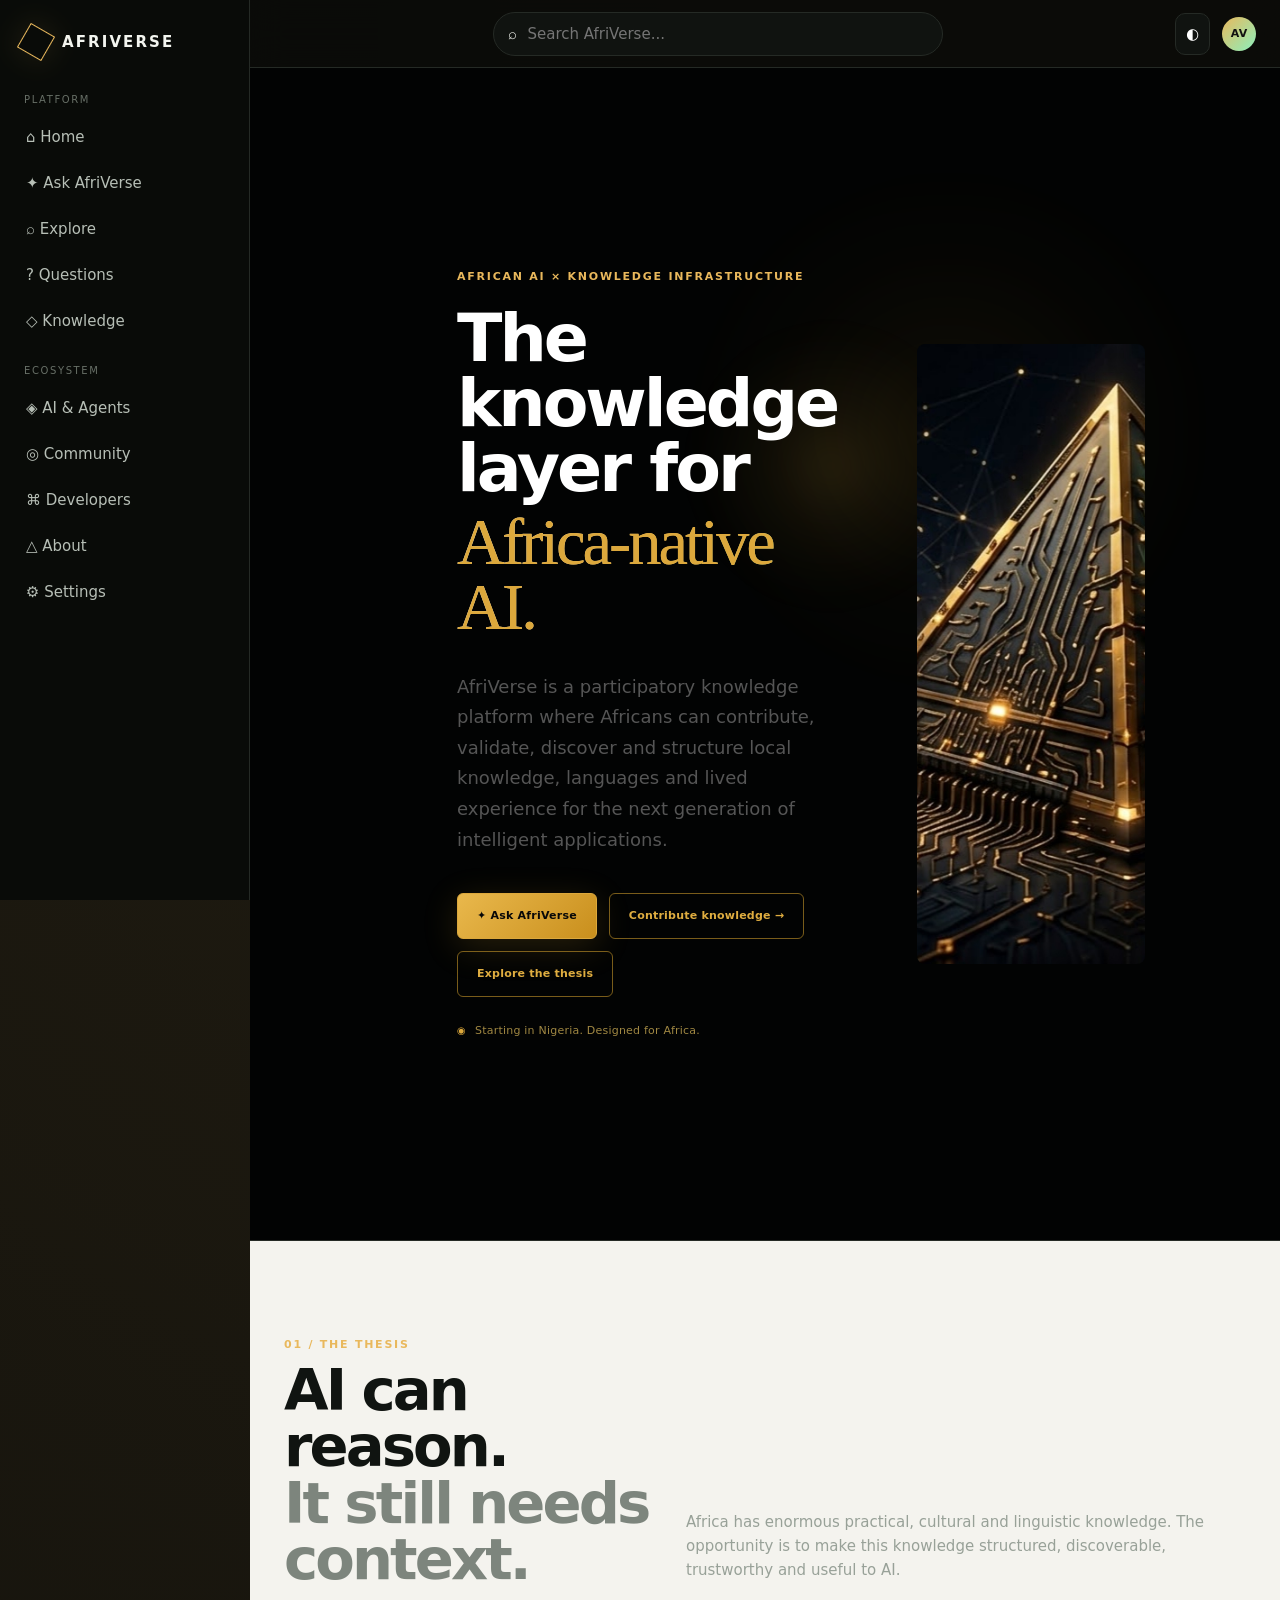
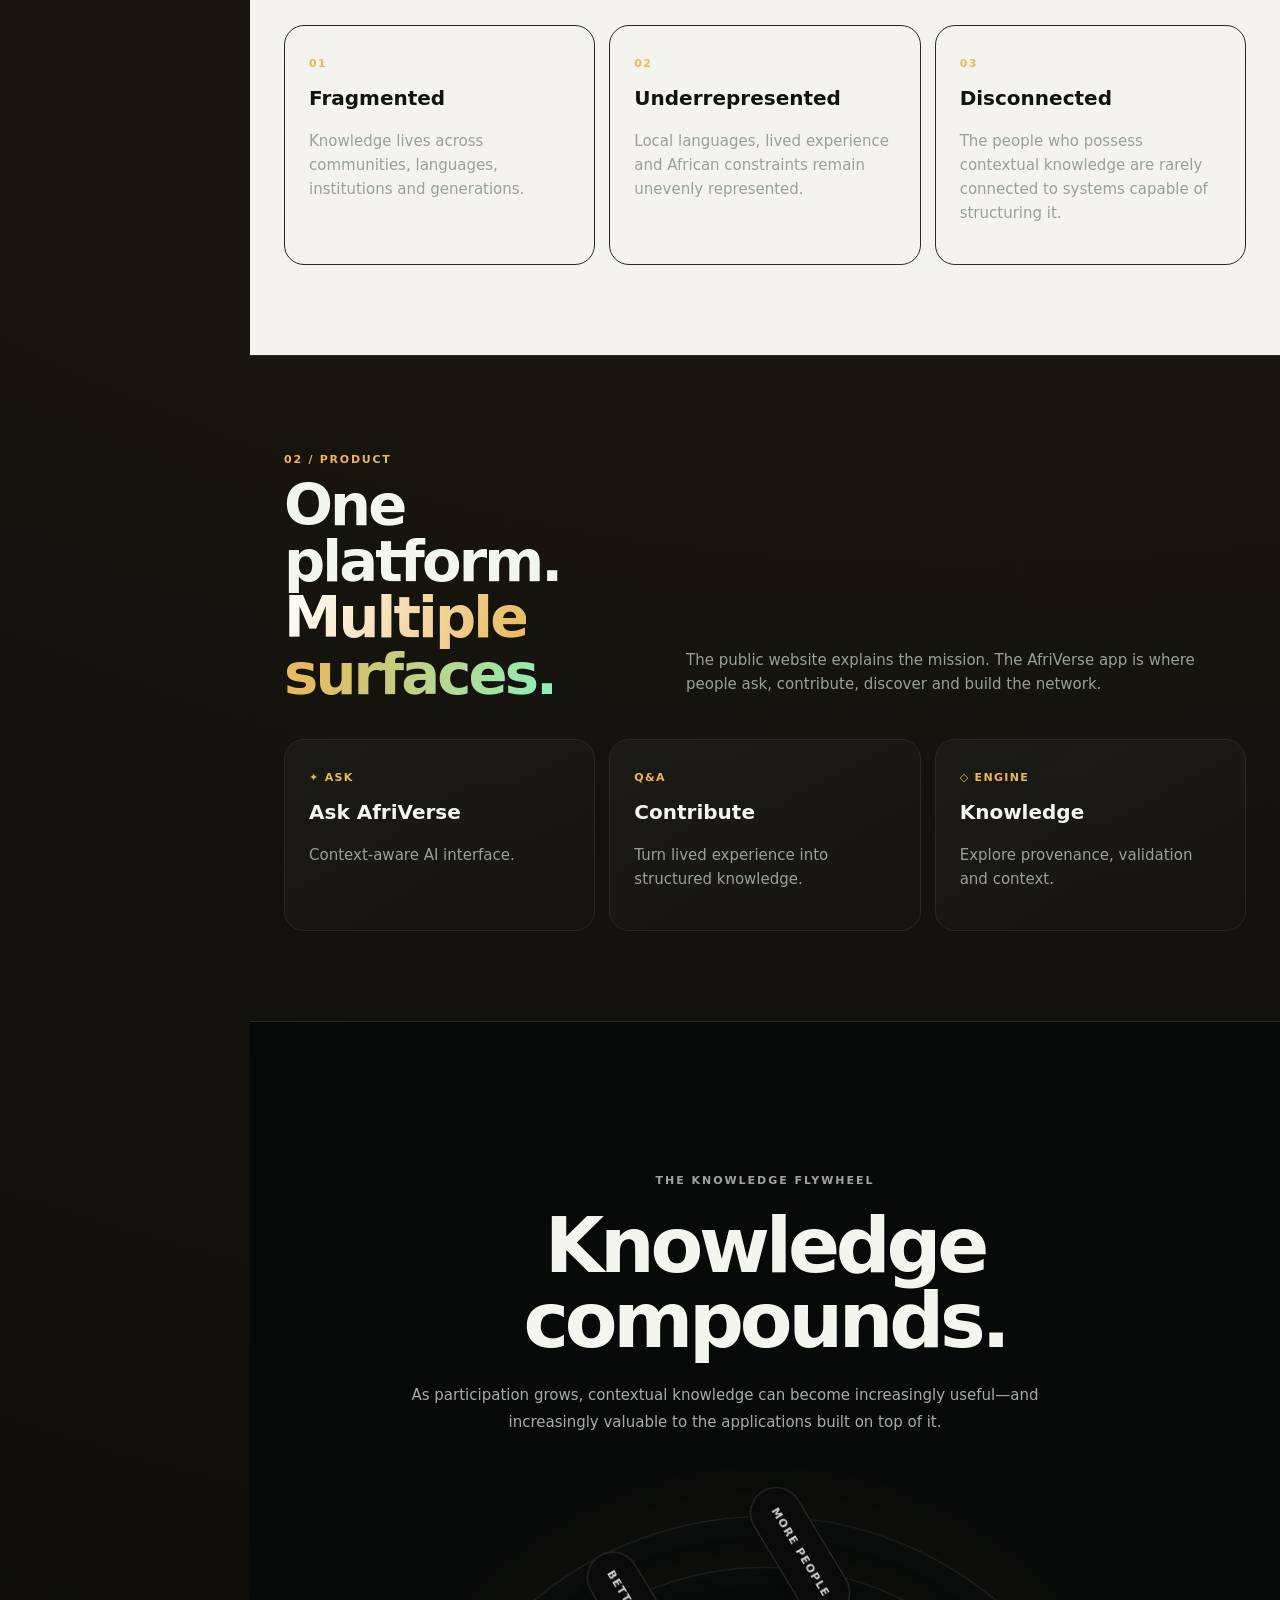
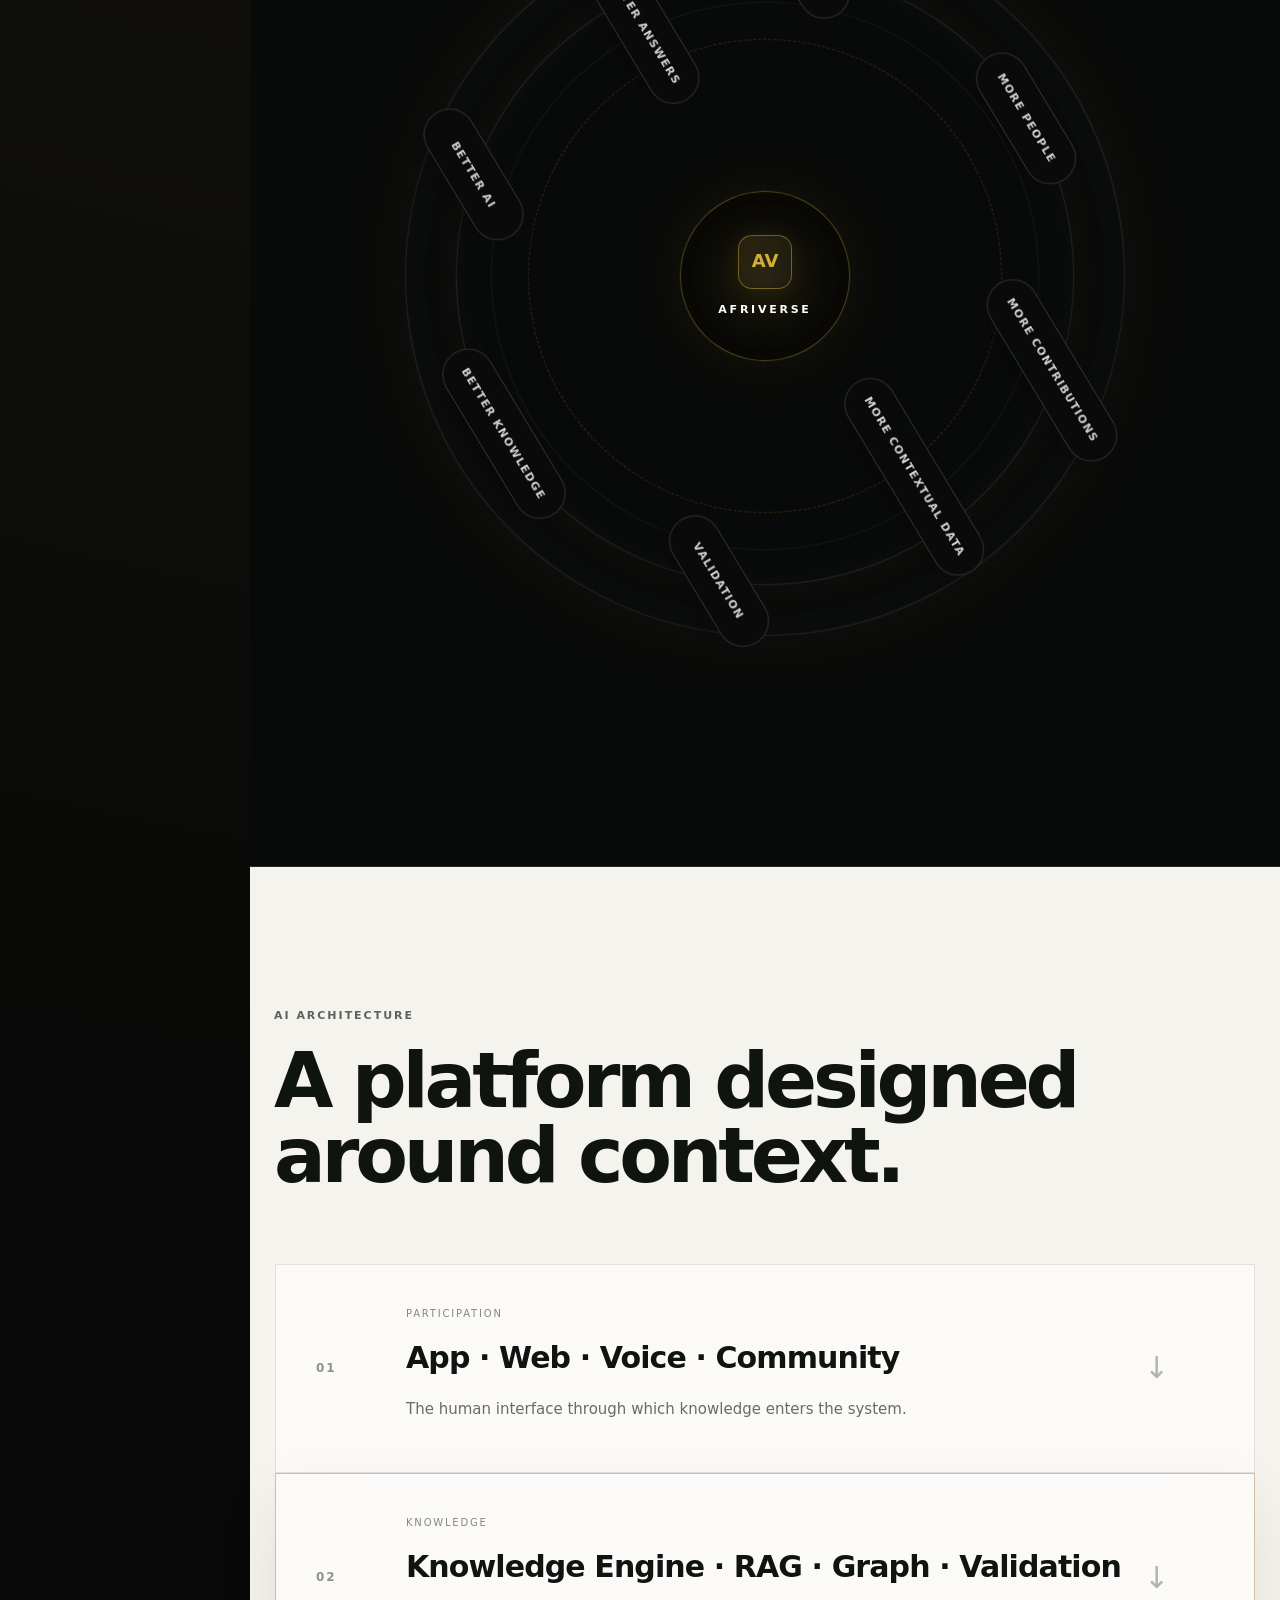
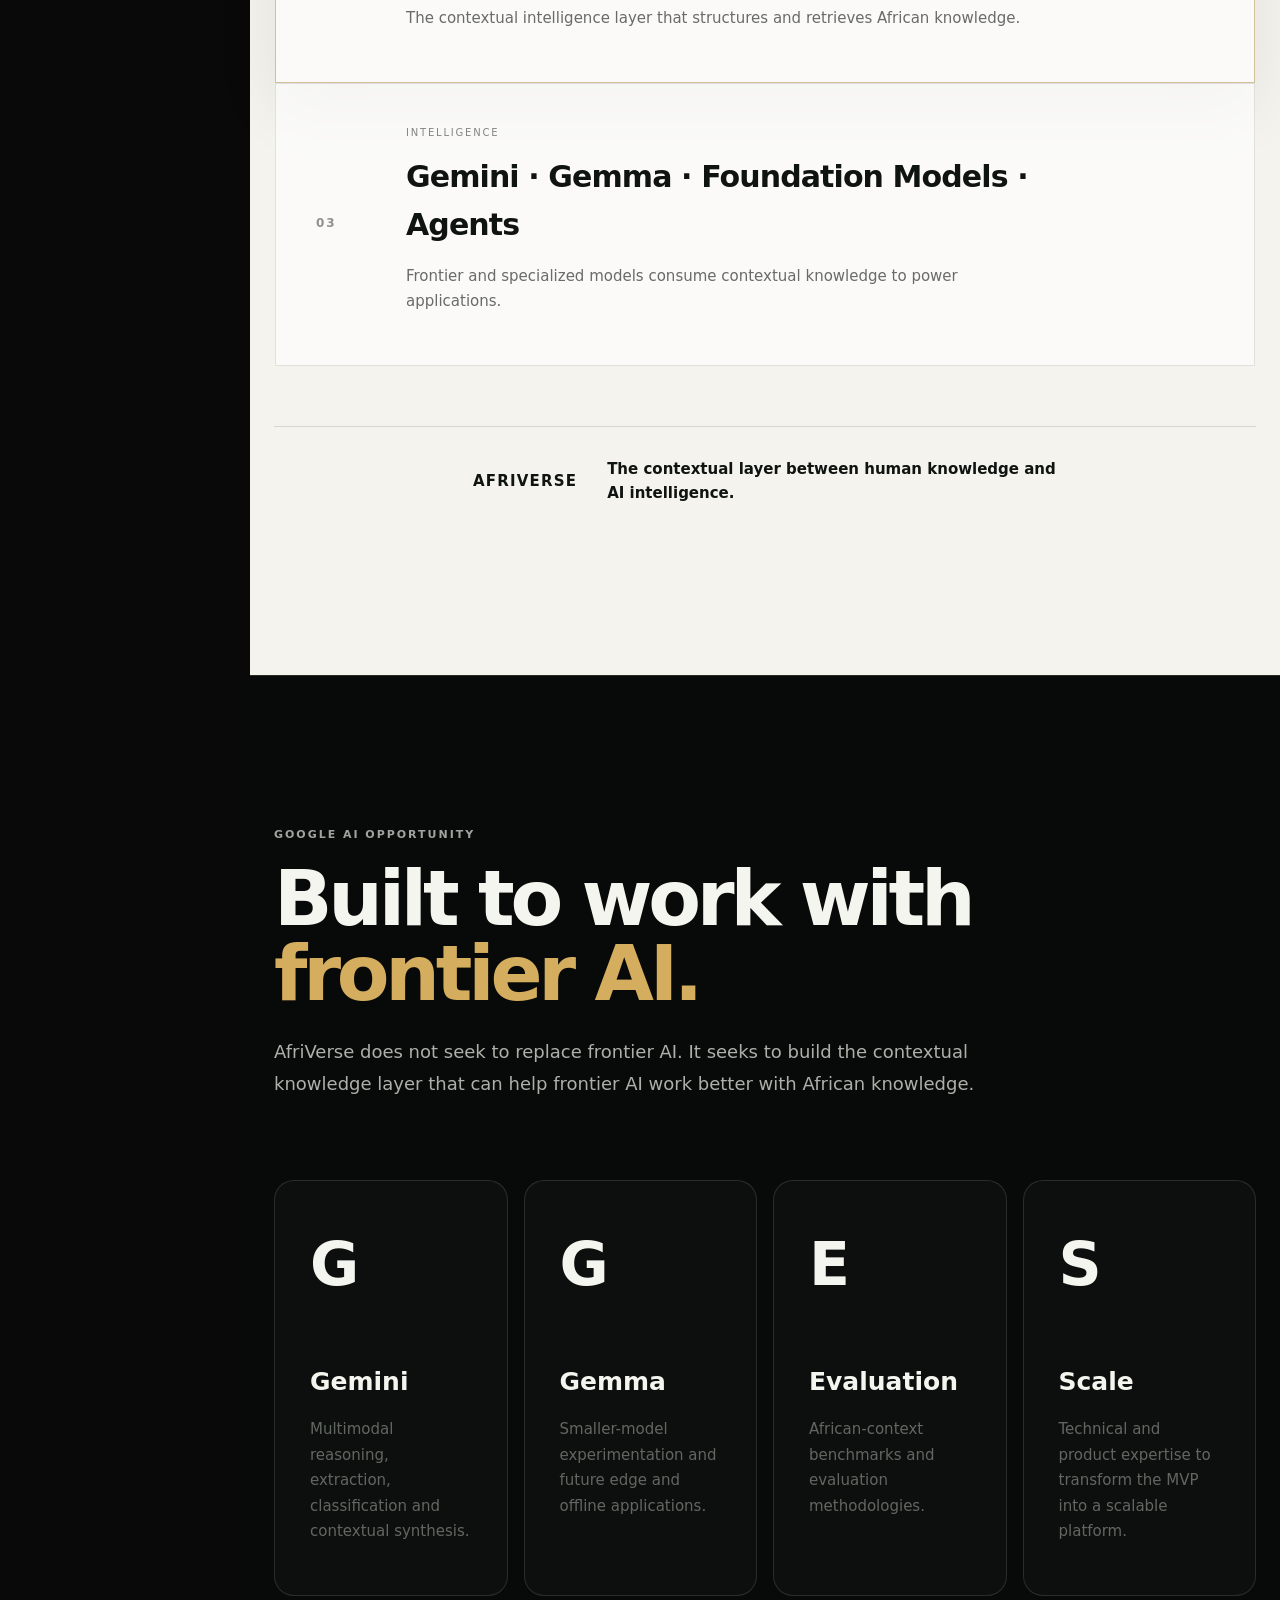
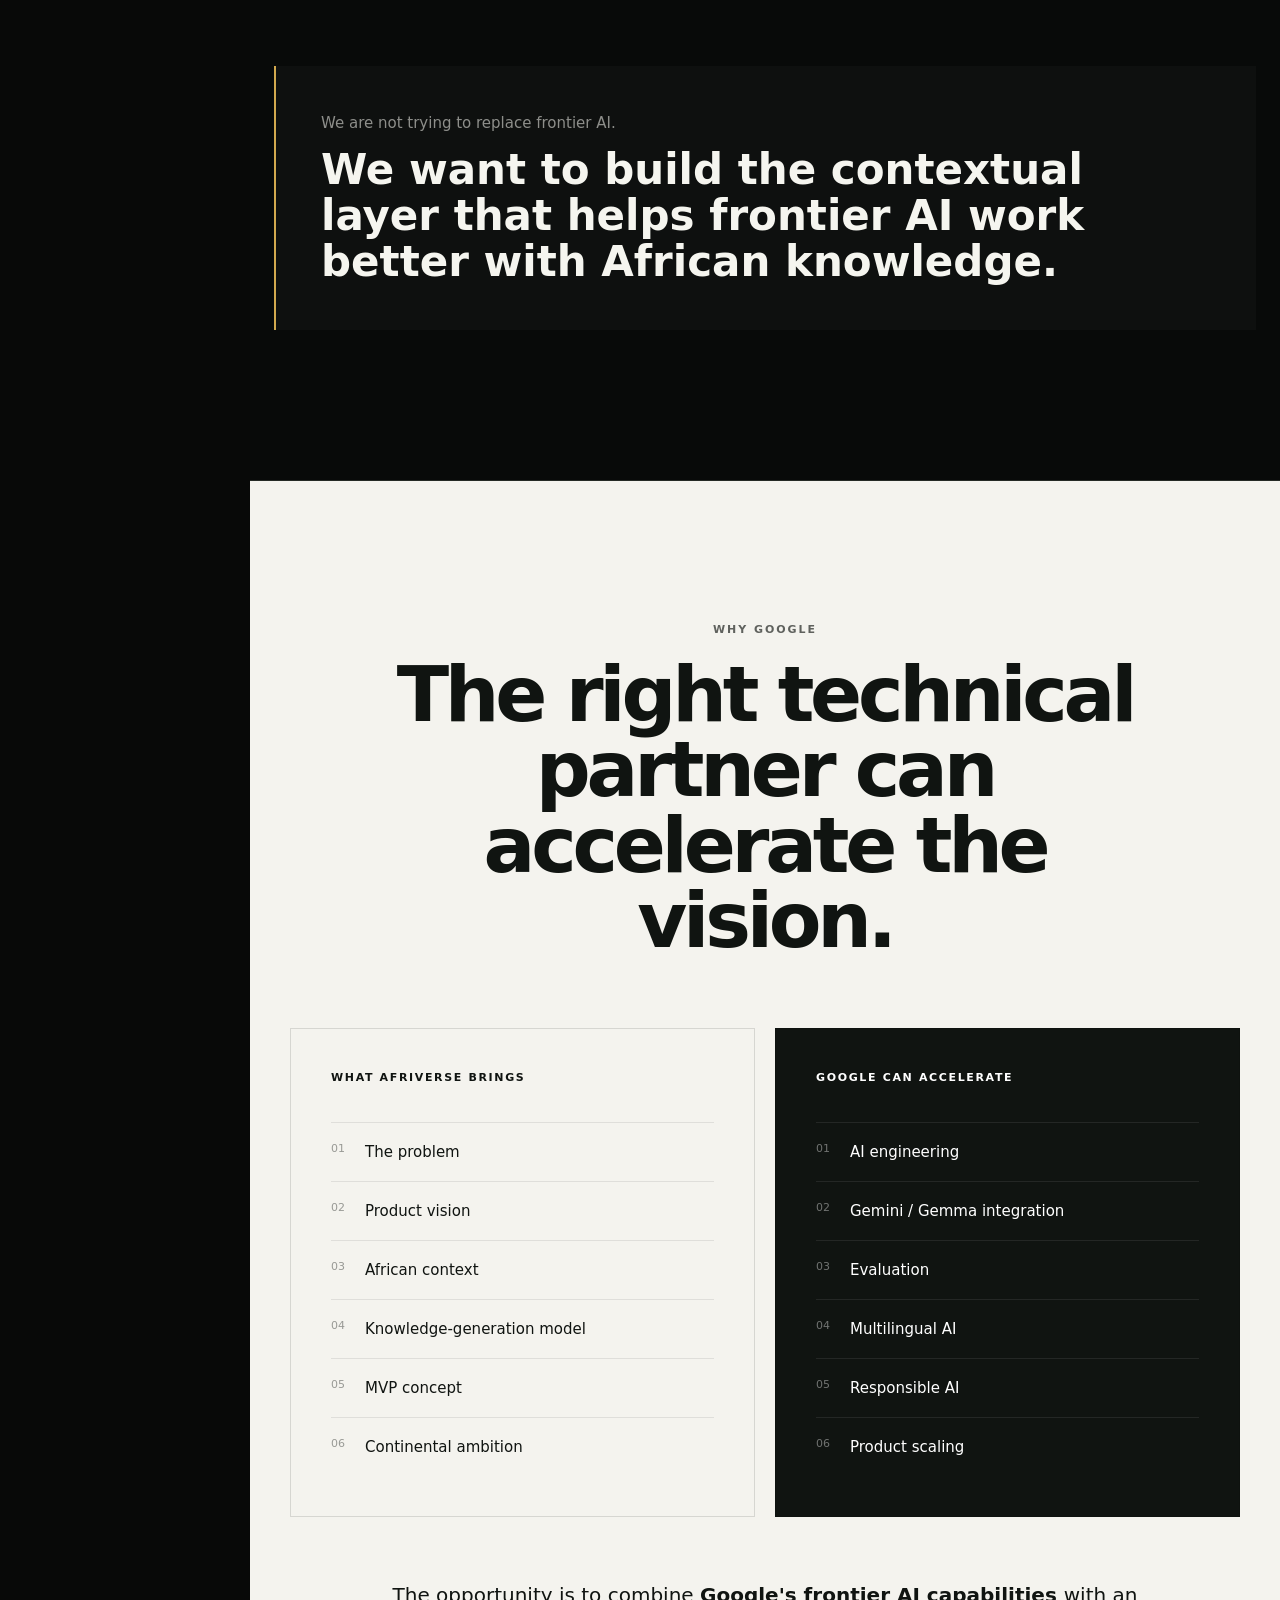
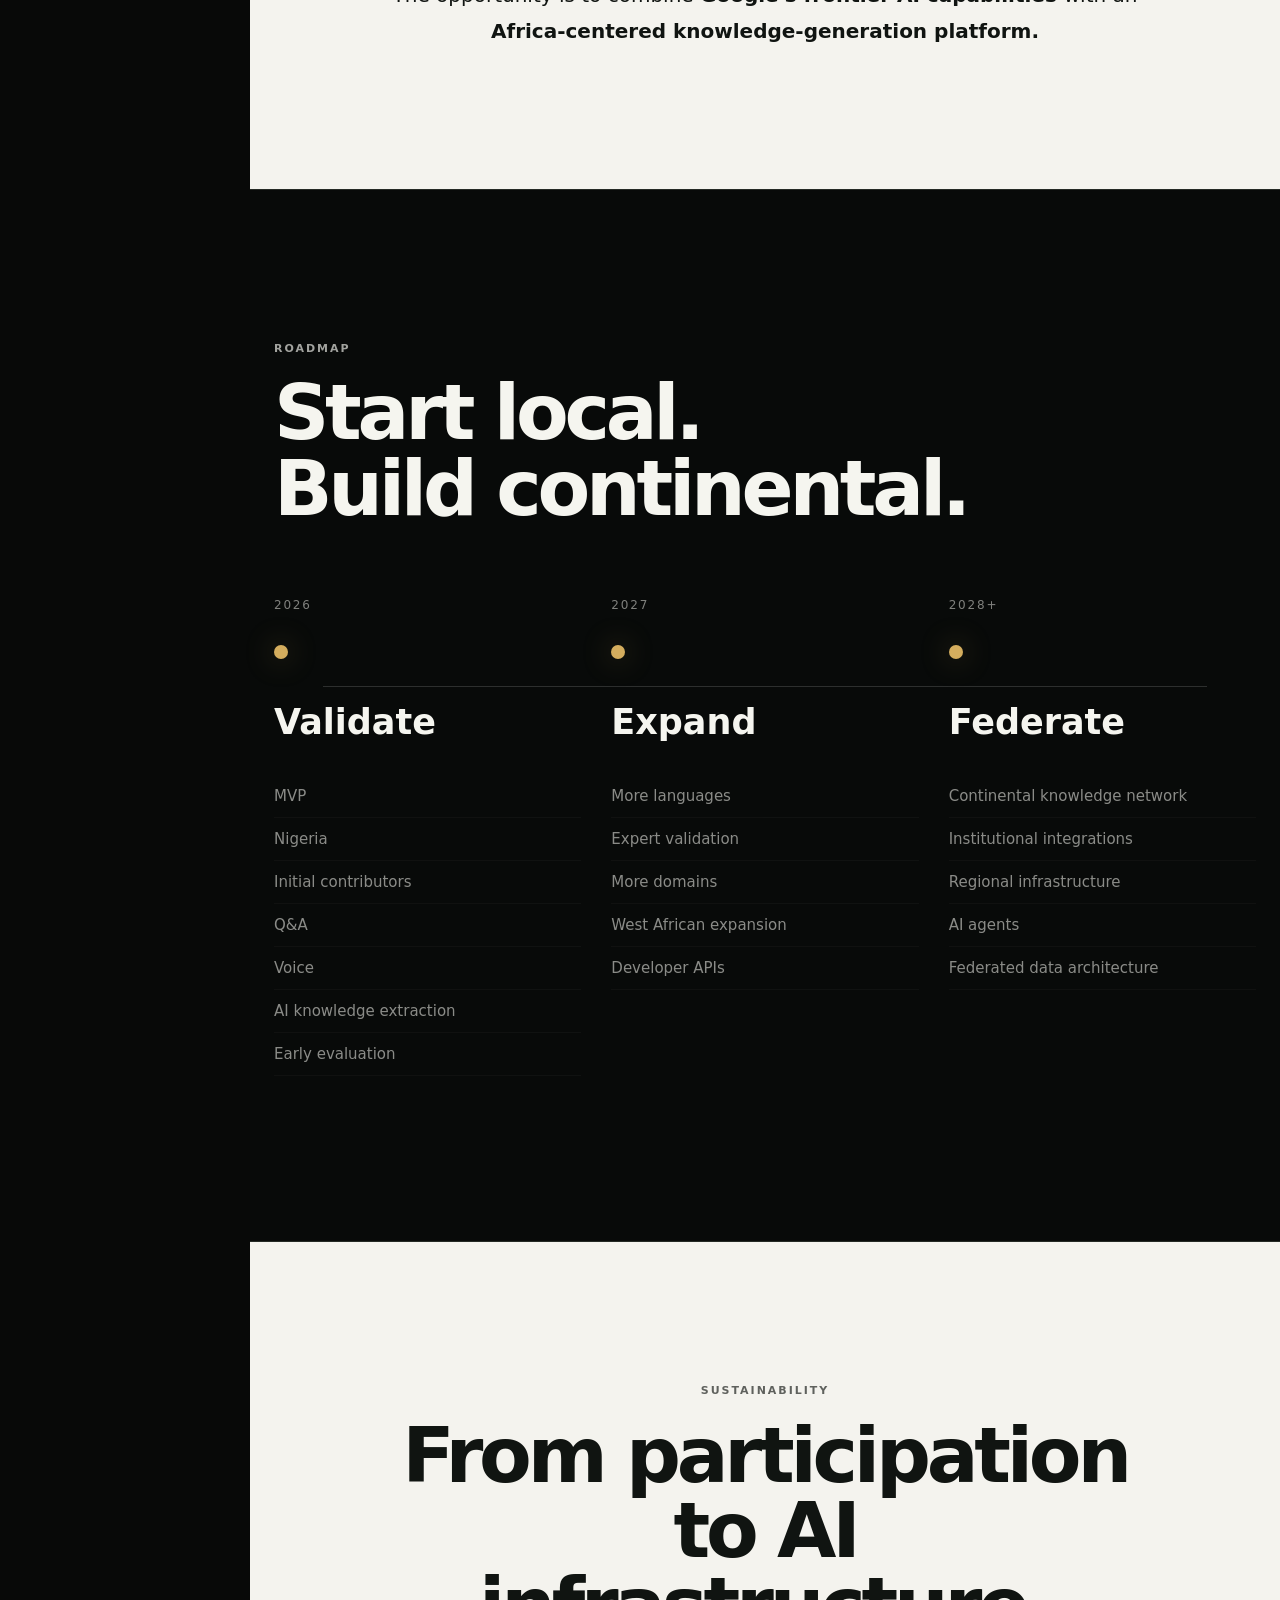
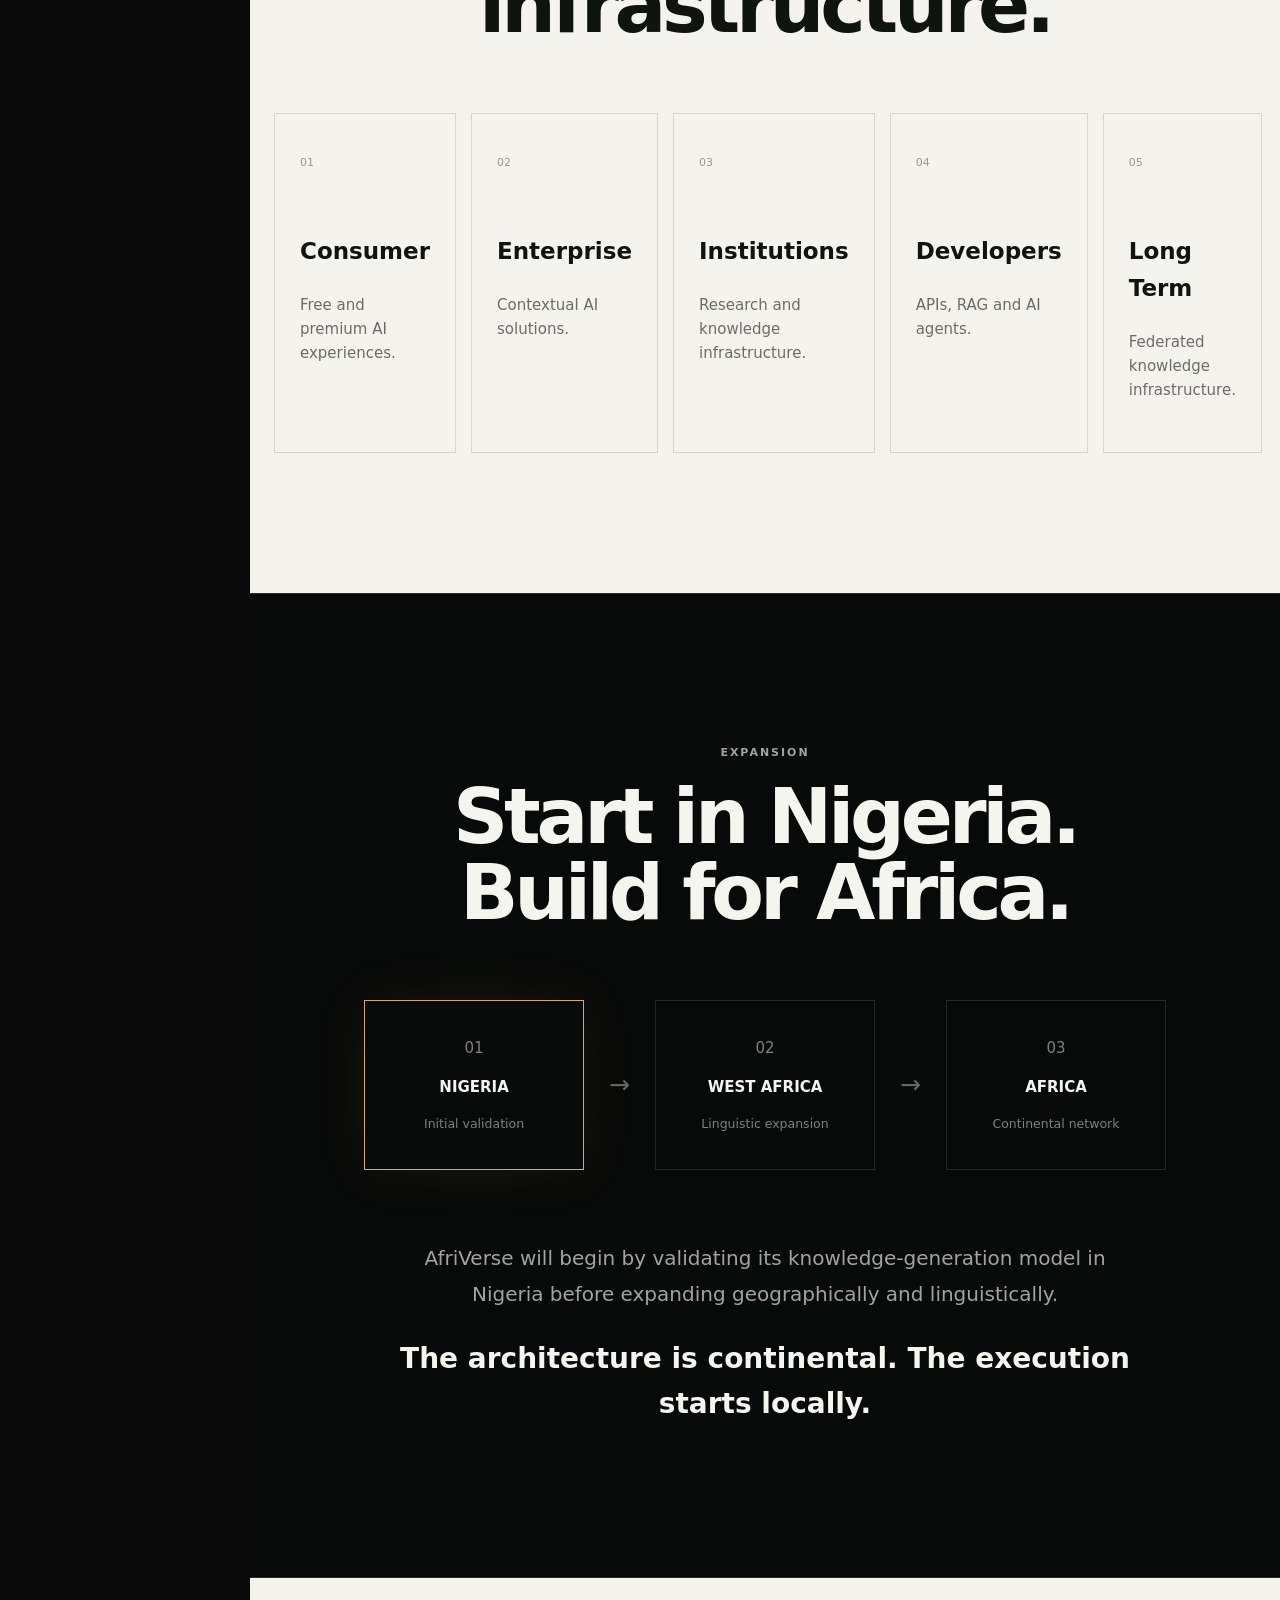
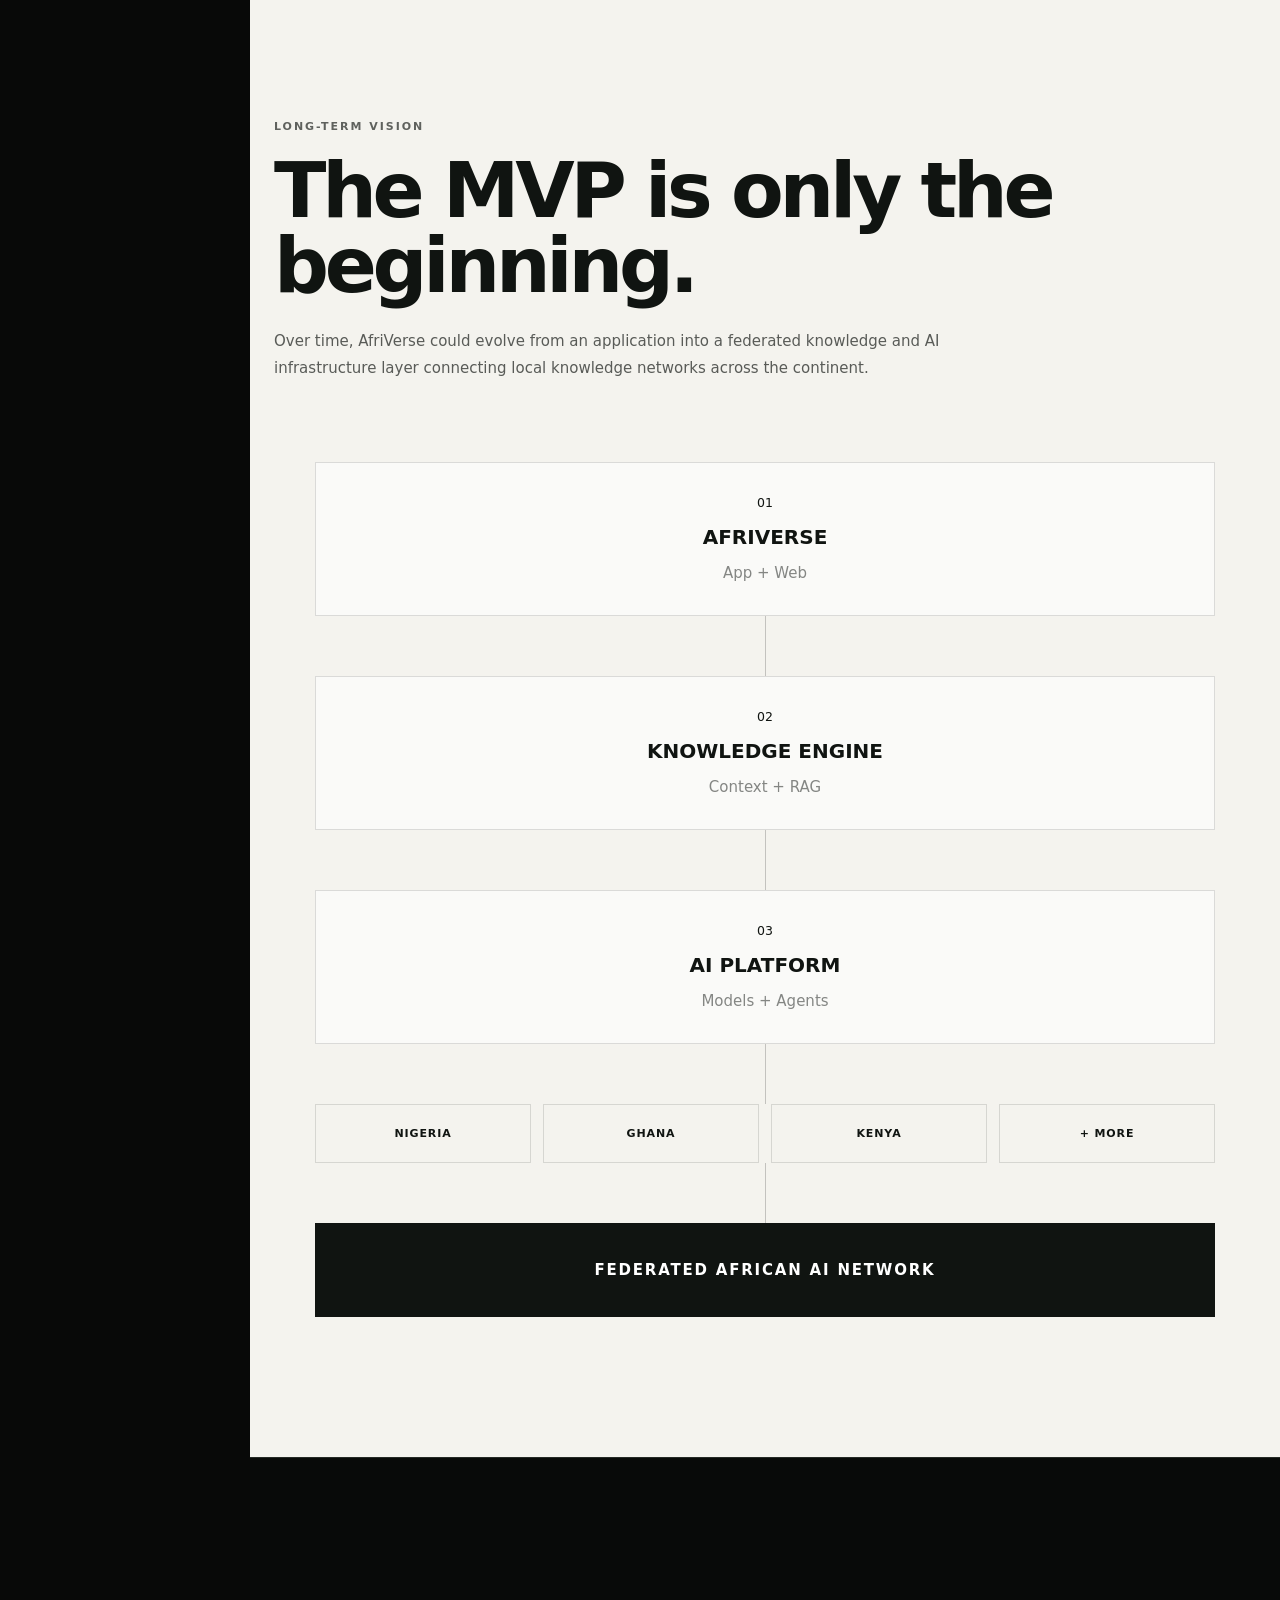
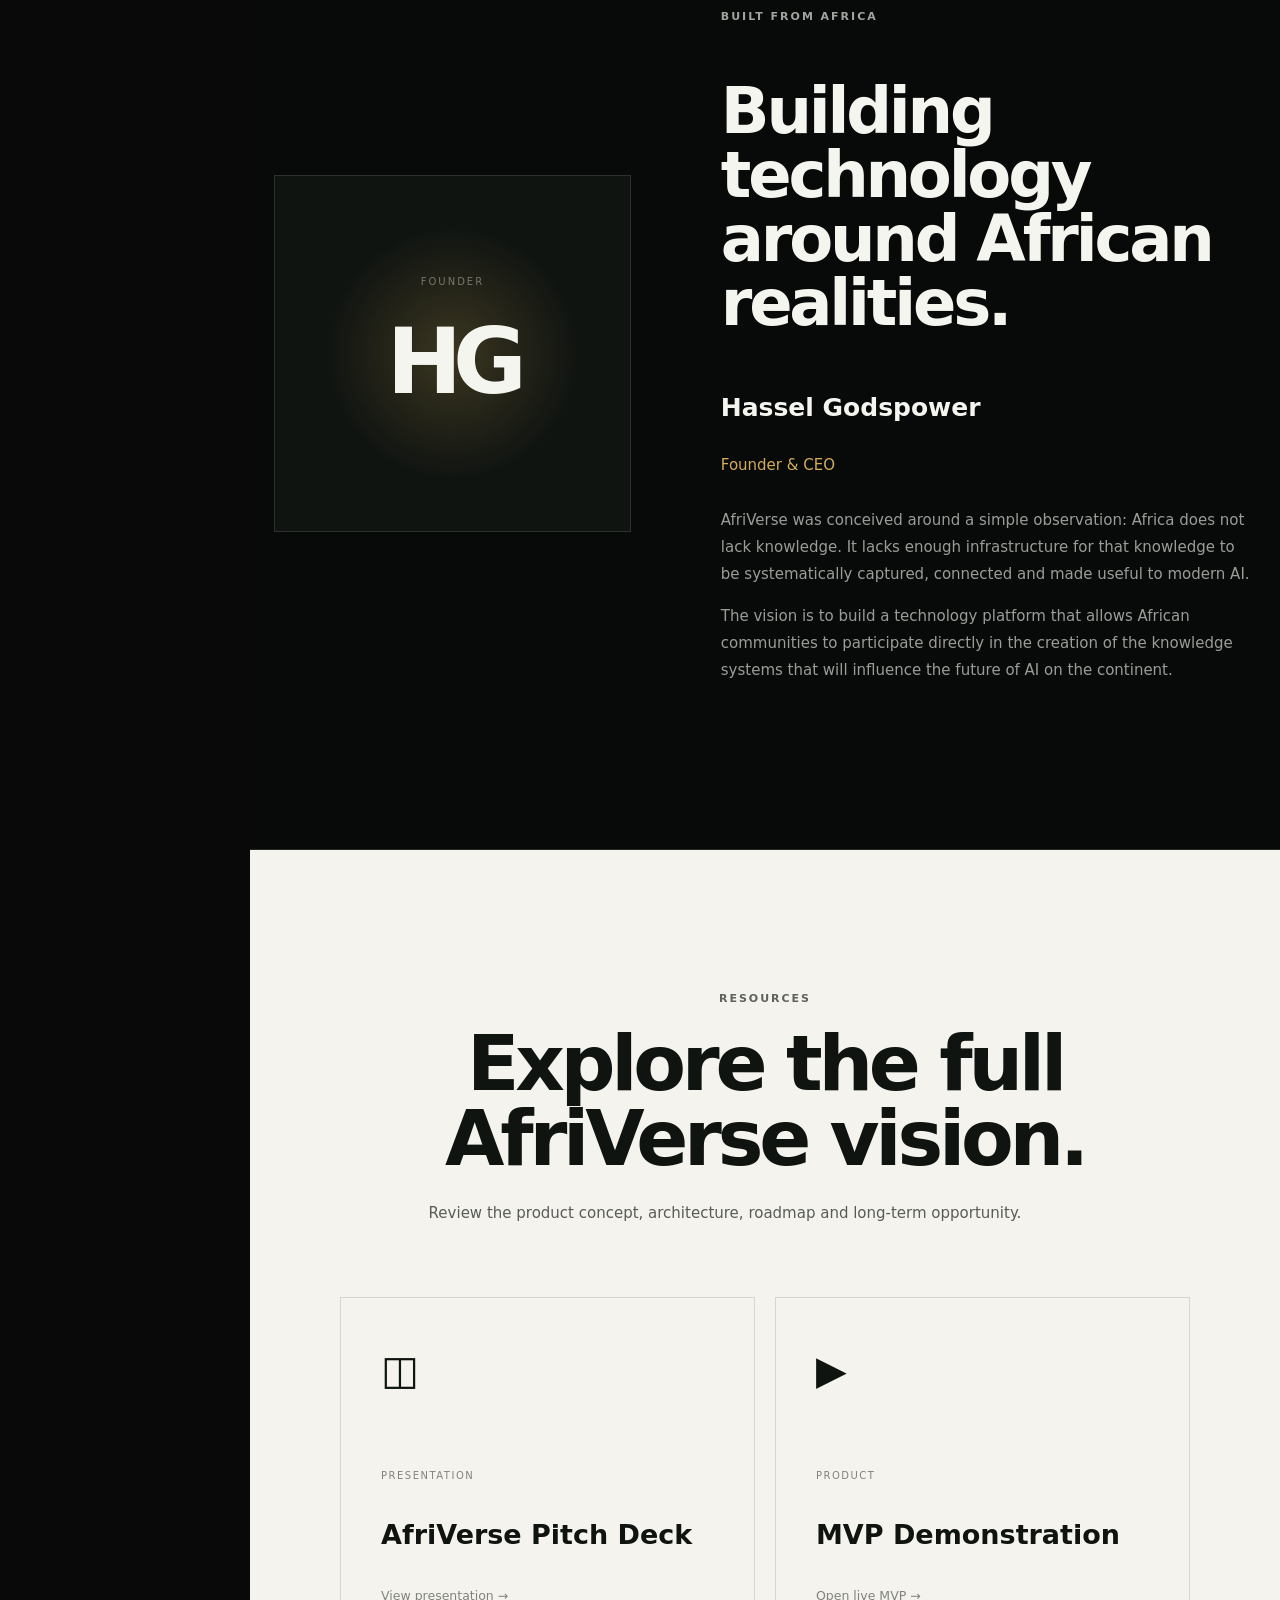
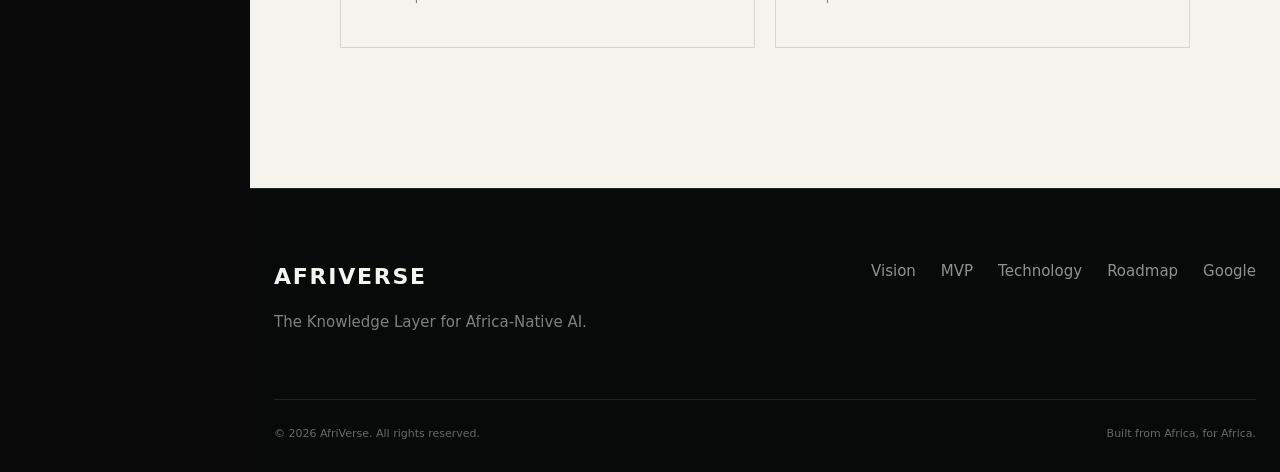
==== commit ddde0bc5: "Update index.html" ====
--- a/index.html
+++ b/index.html
@@ -130,10 +130,8 @@
 <header>
 
     <button
-      id="menu"
-      aria-label="Open menu"
-      aria-expanded="false"
-      aria-controls="sidebar"
+       id="menu"
+       aria-label="Open menu"
        >
        ☰
     </button>
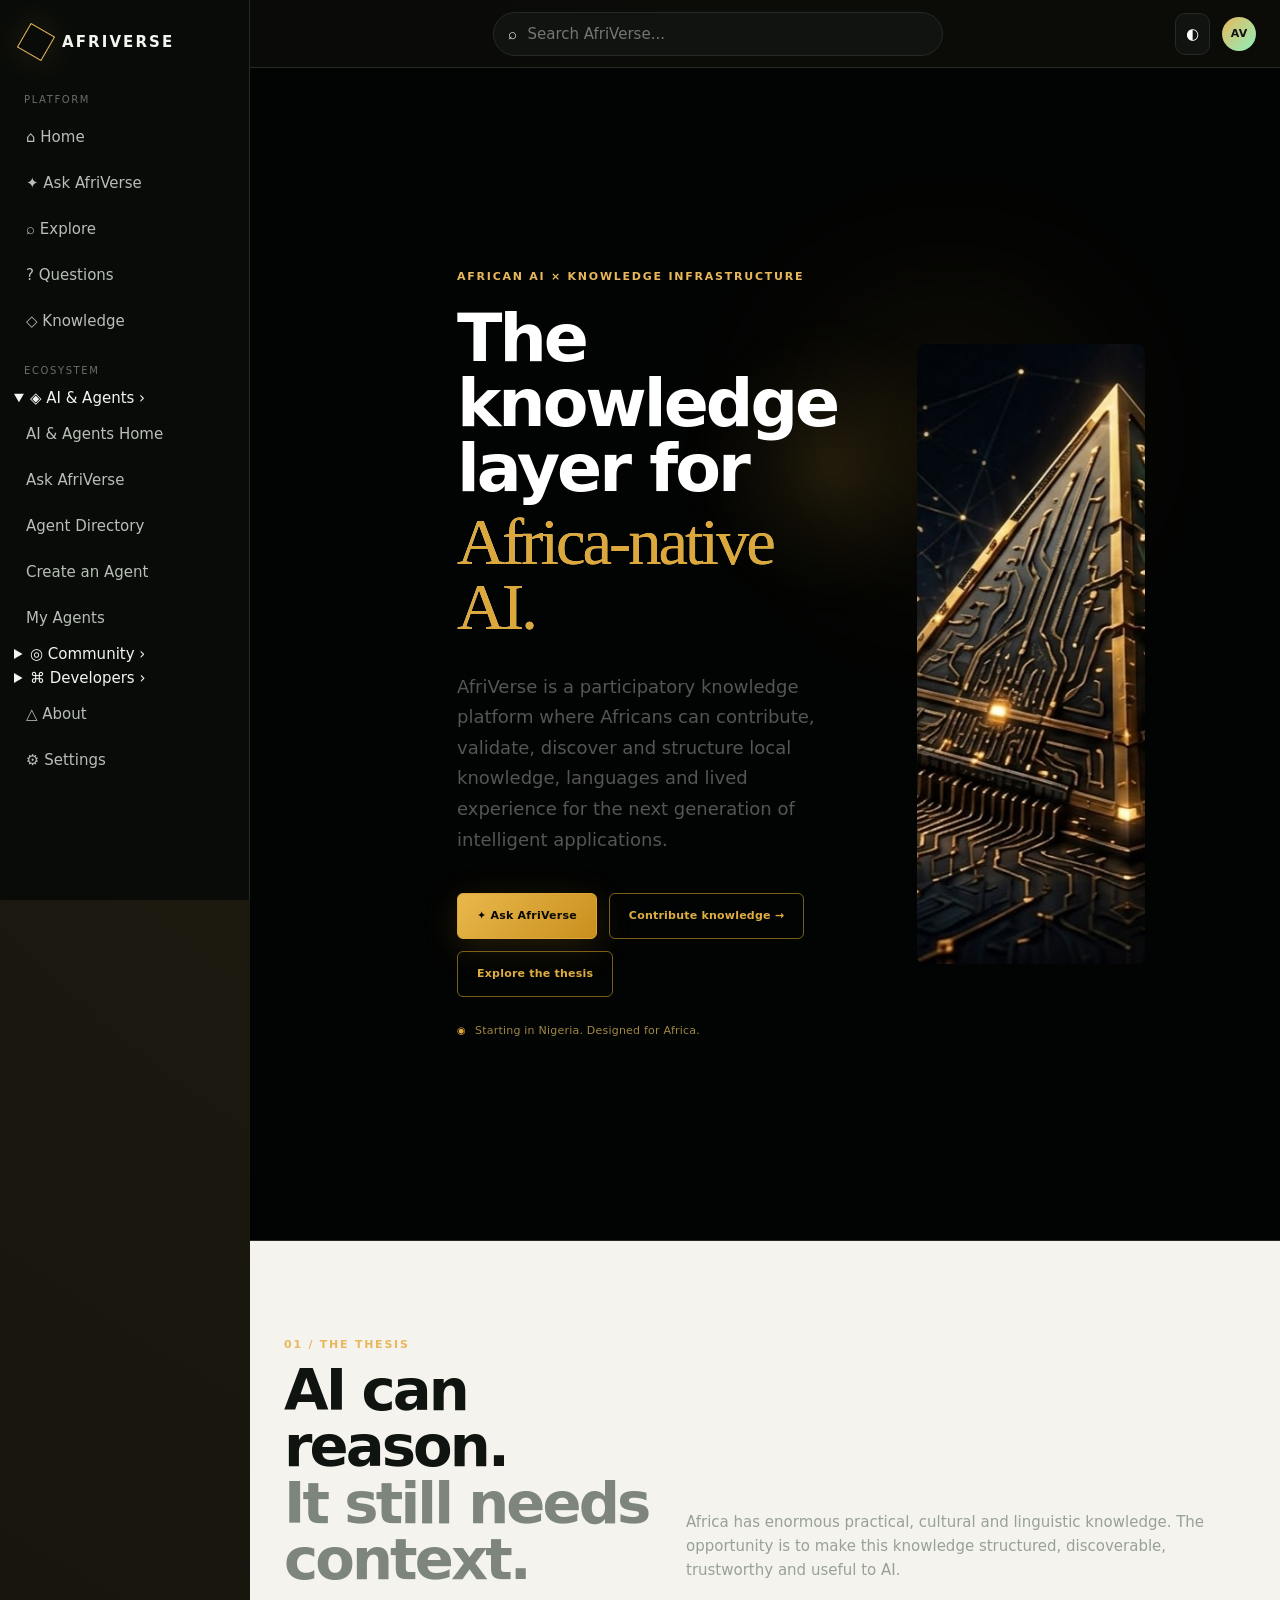
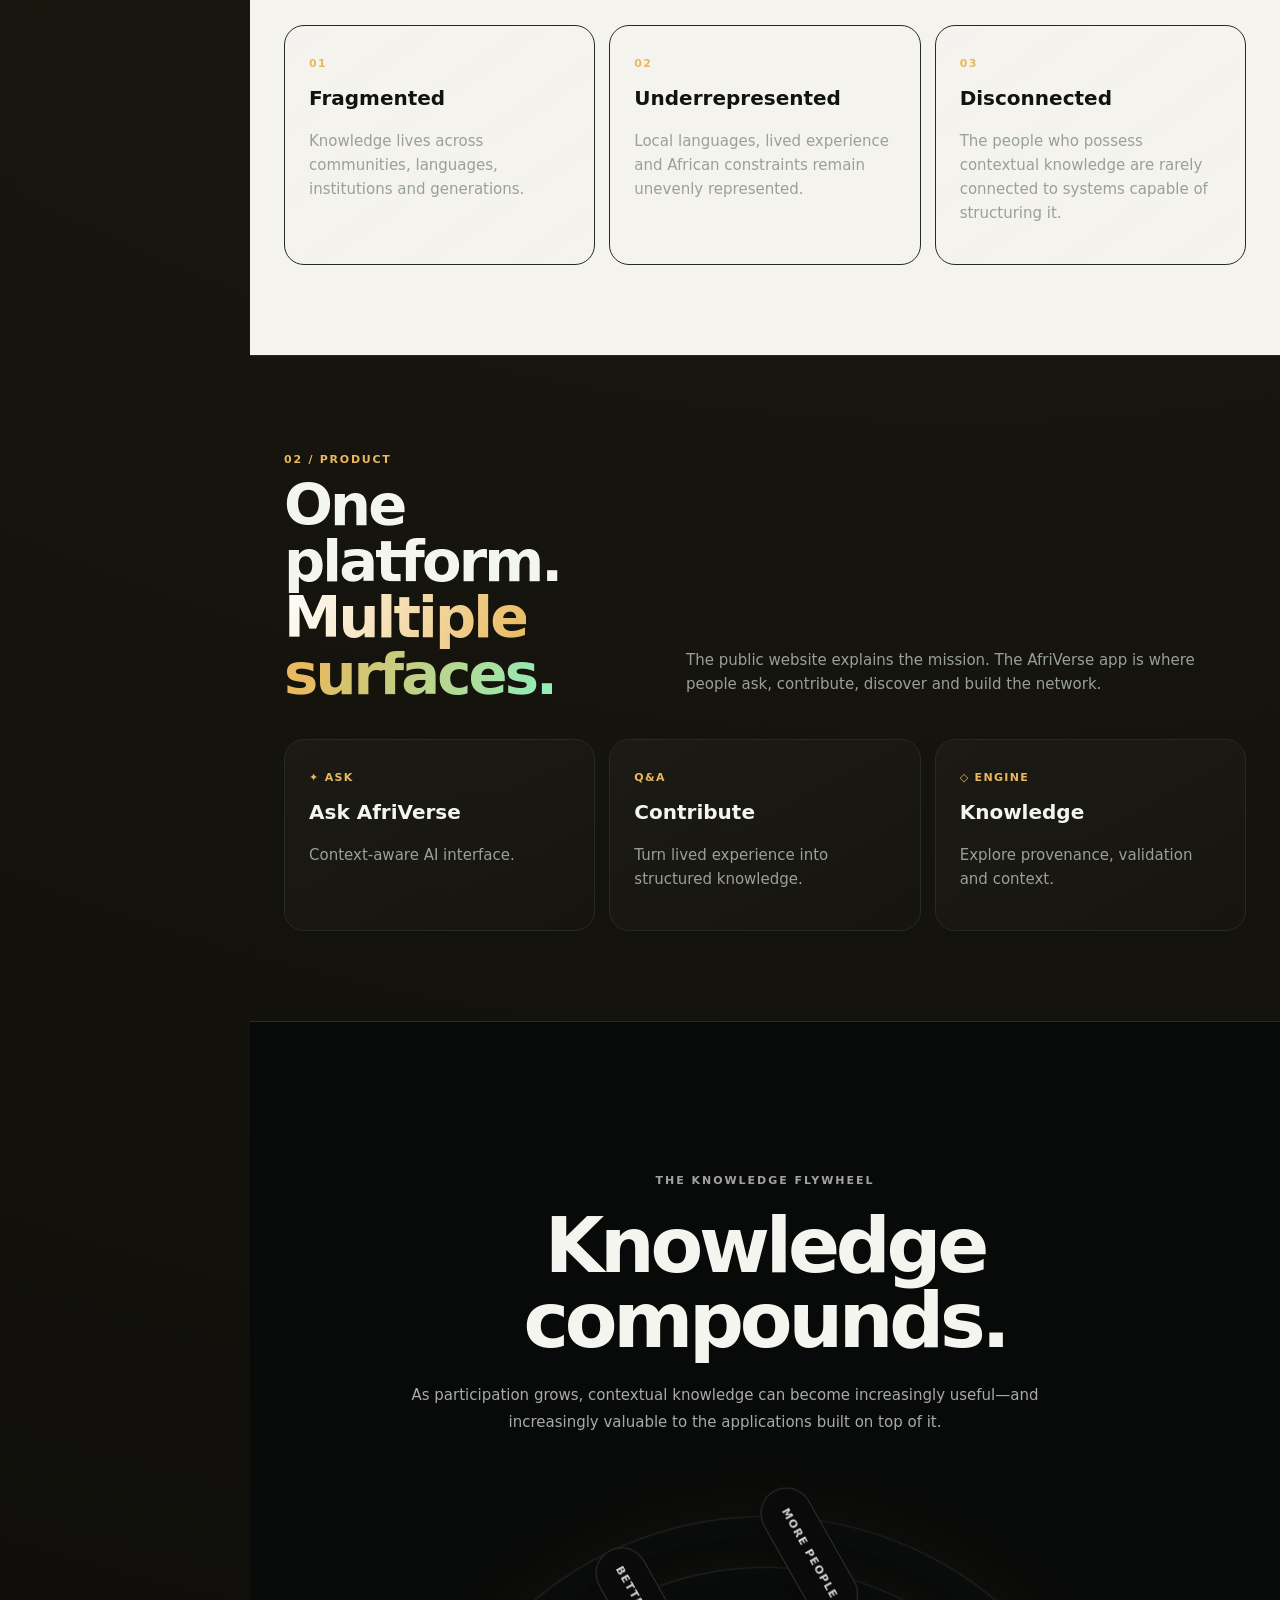
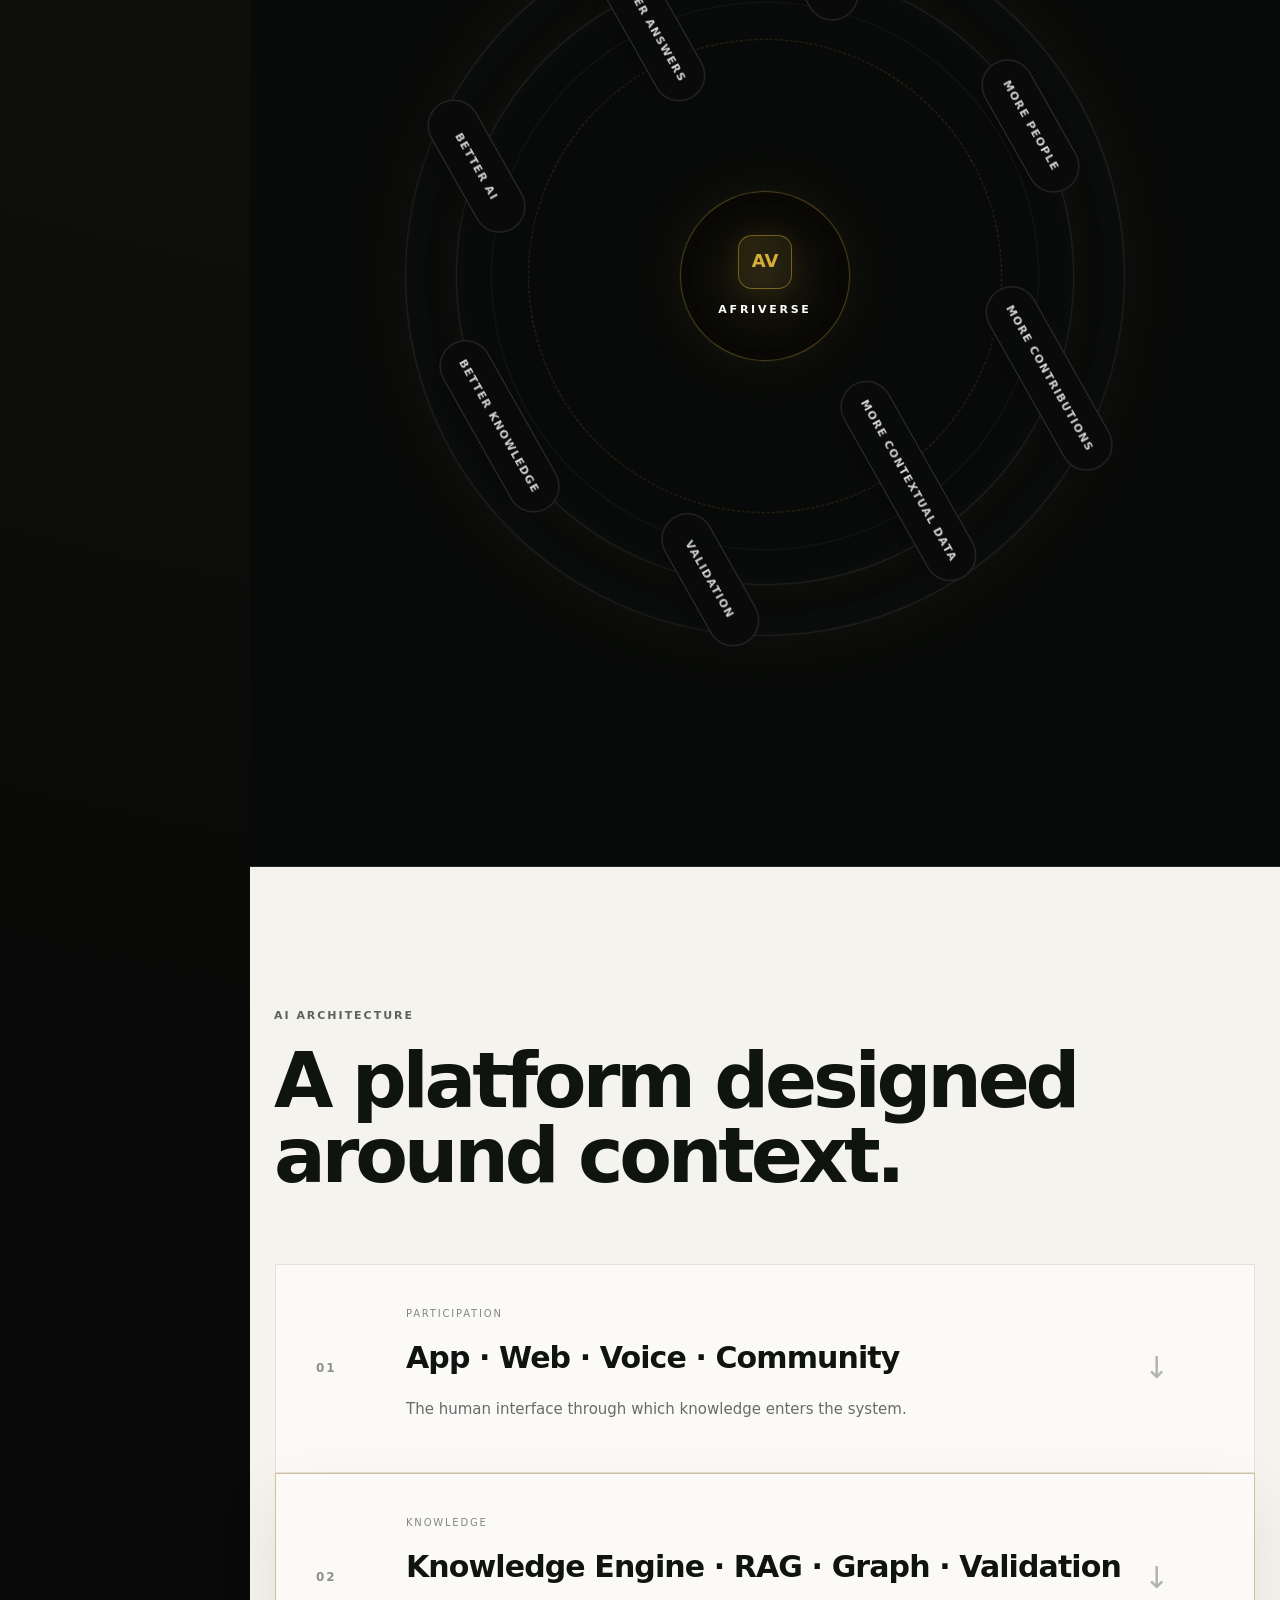
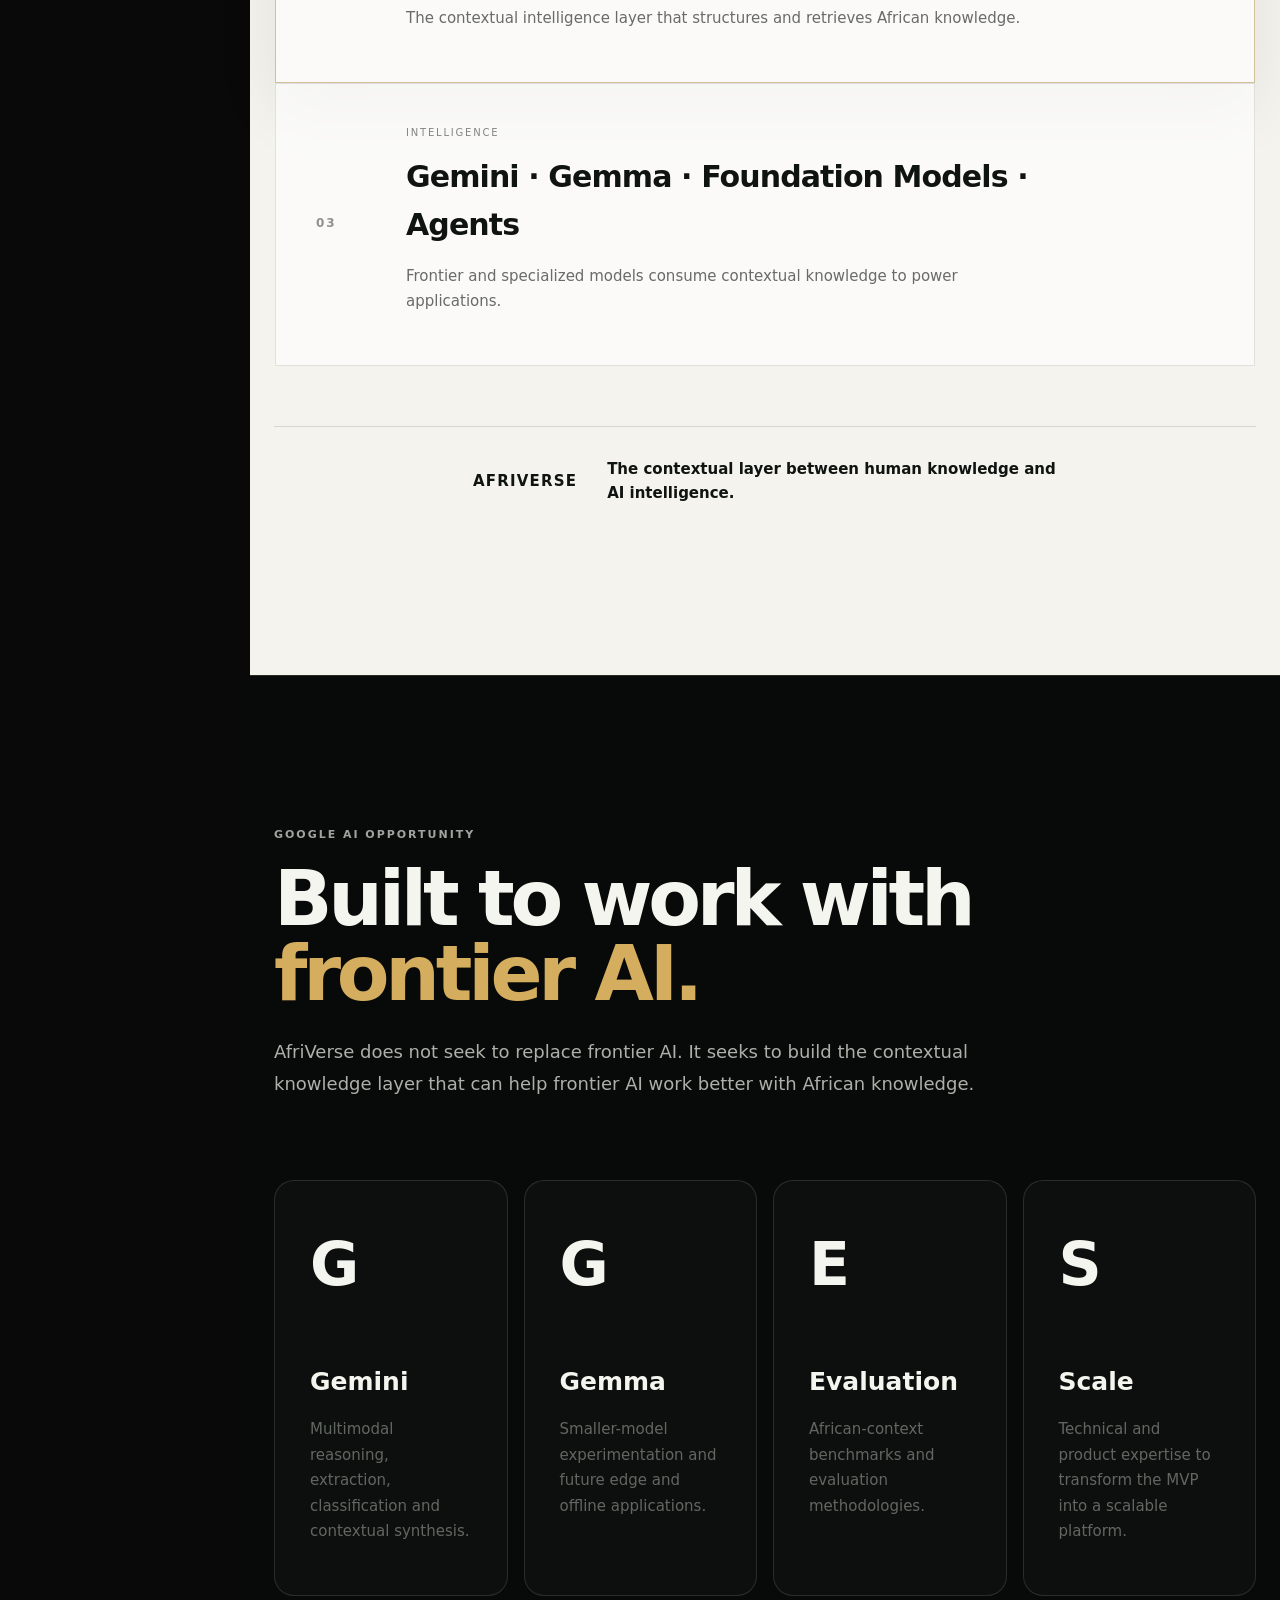
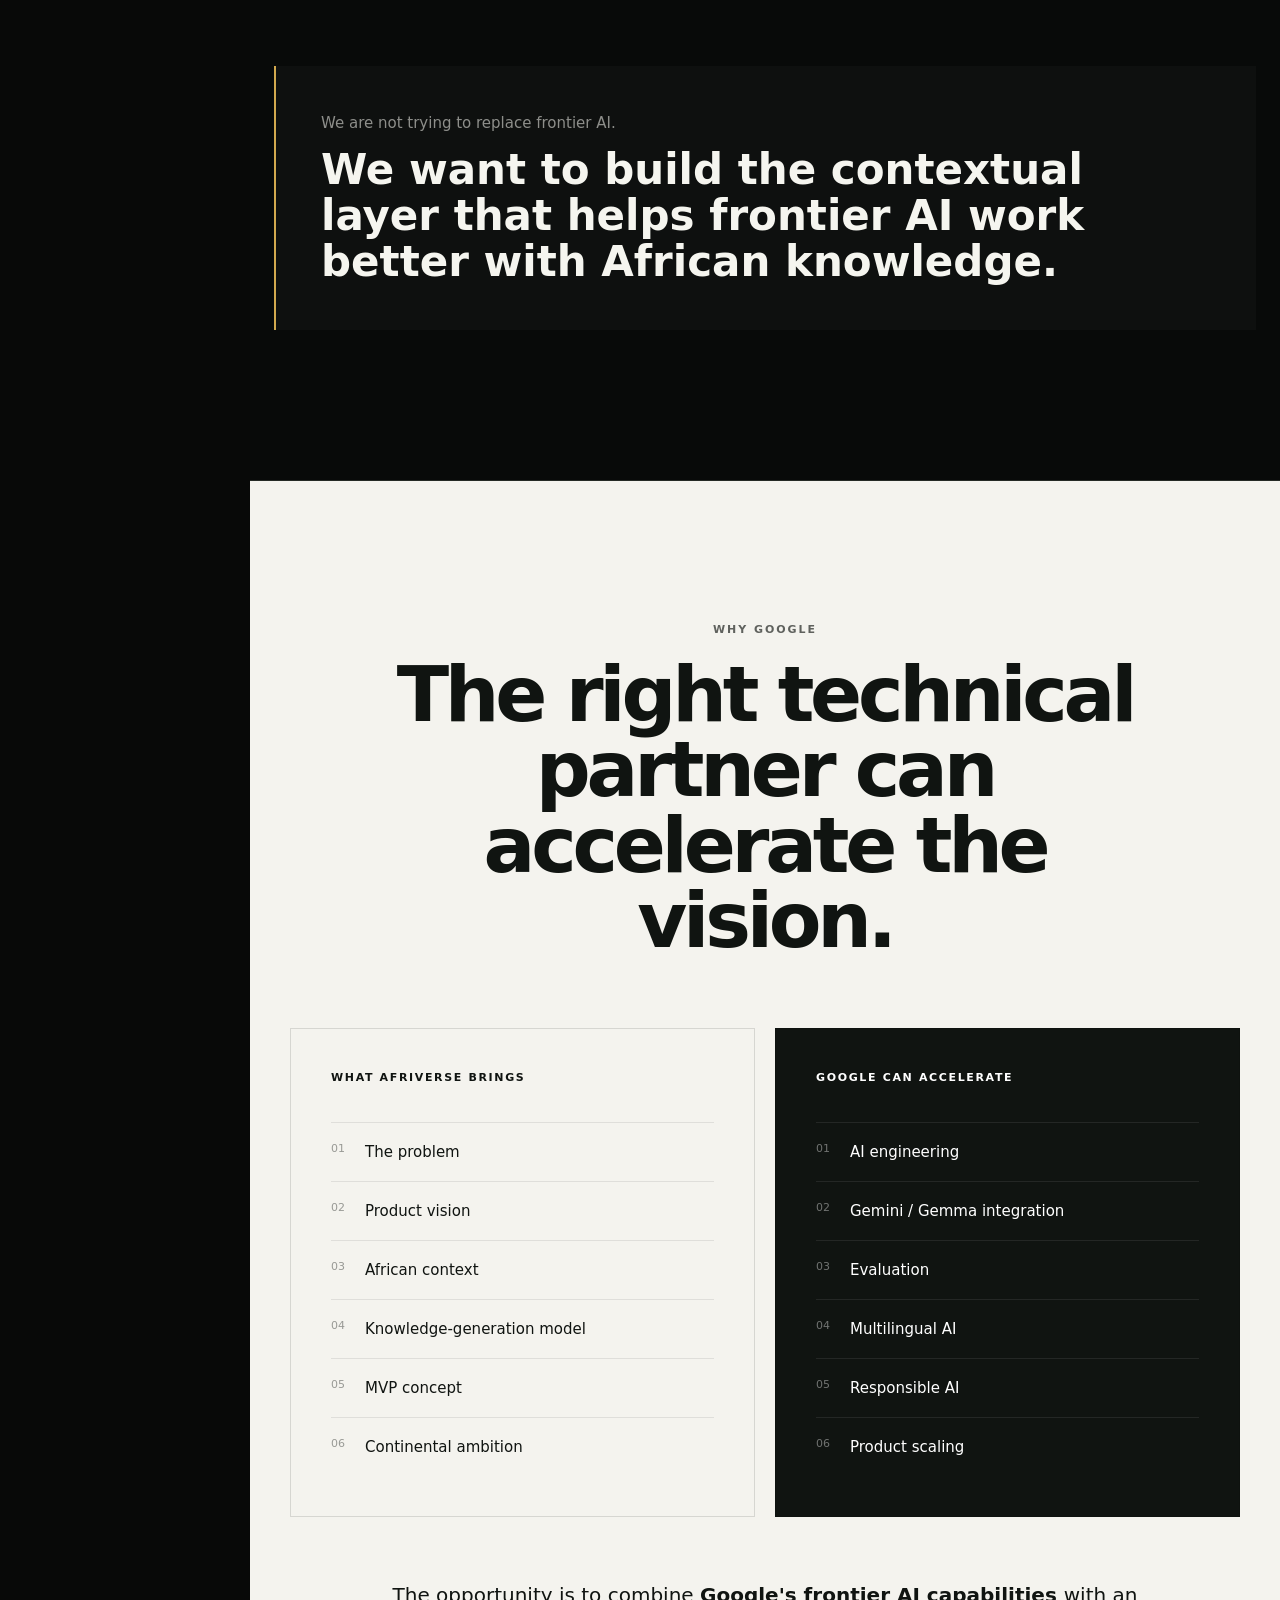
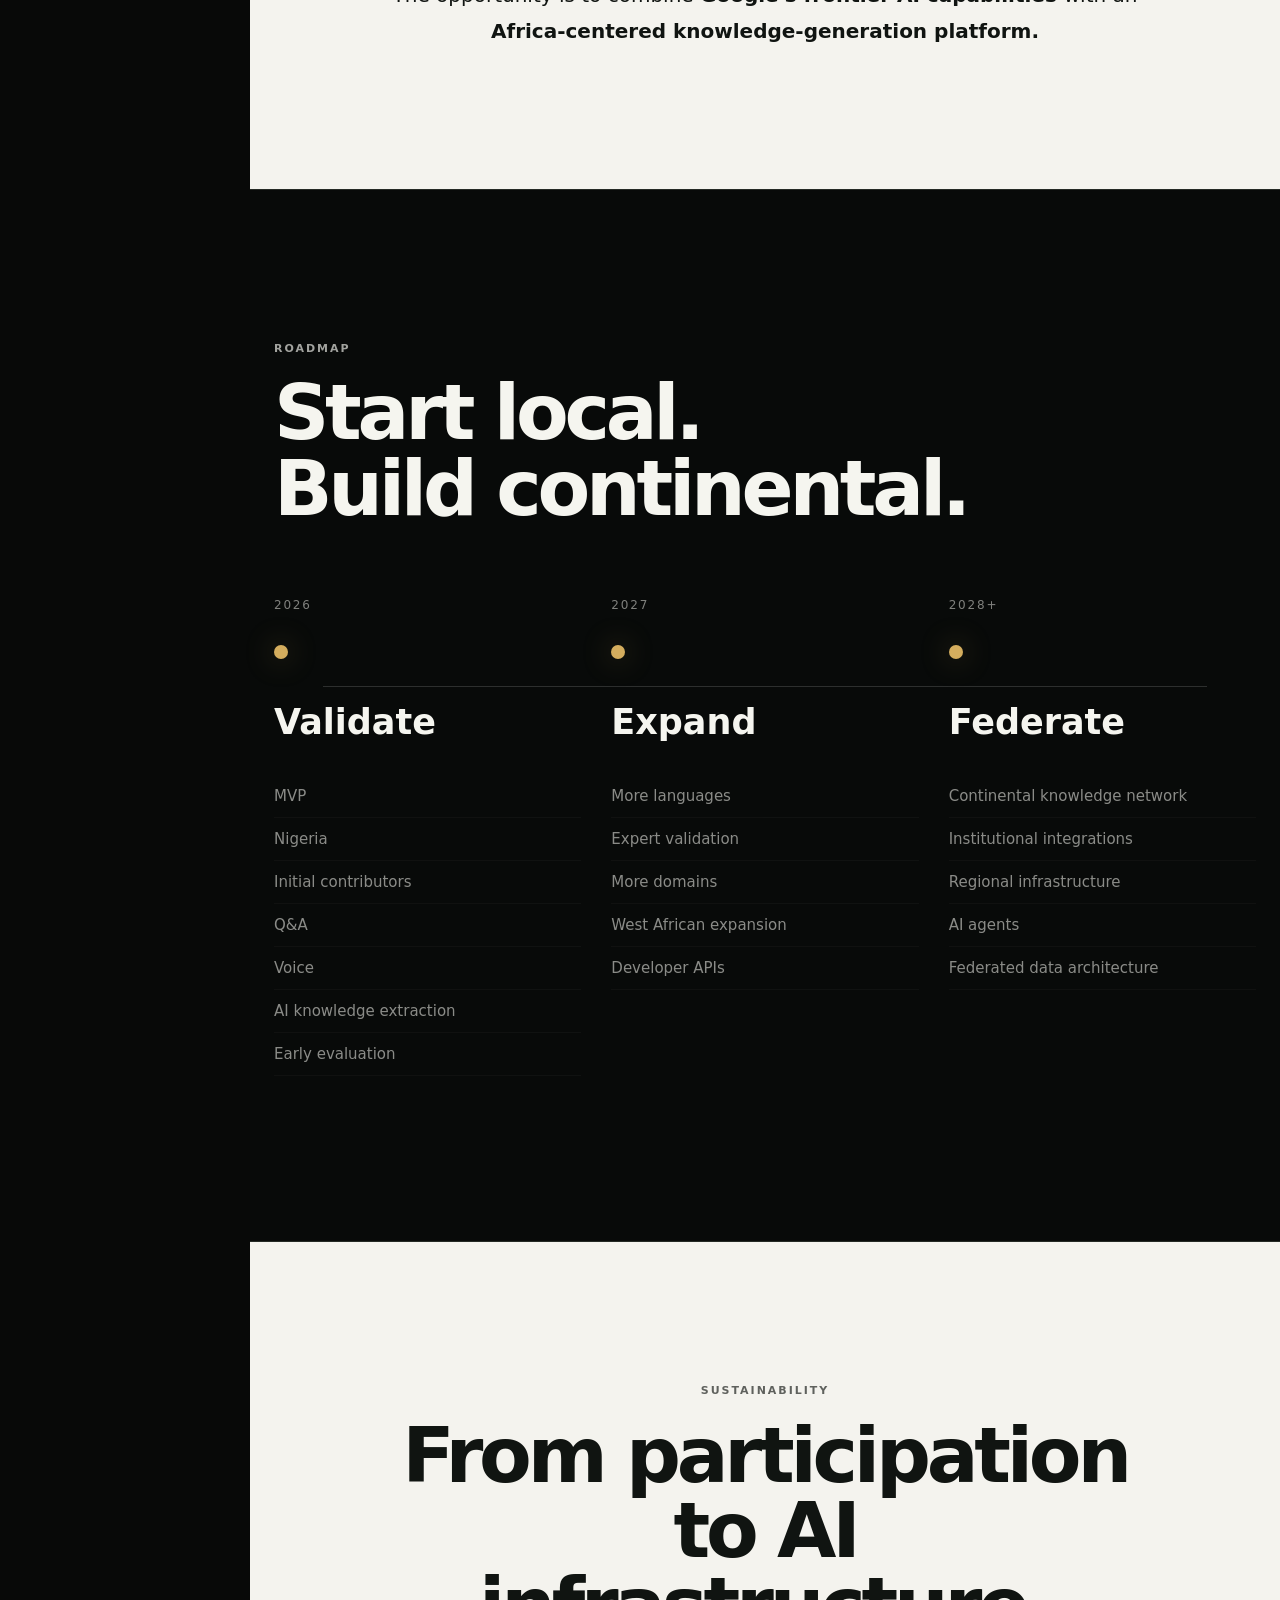
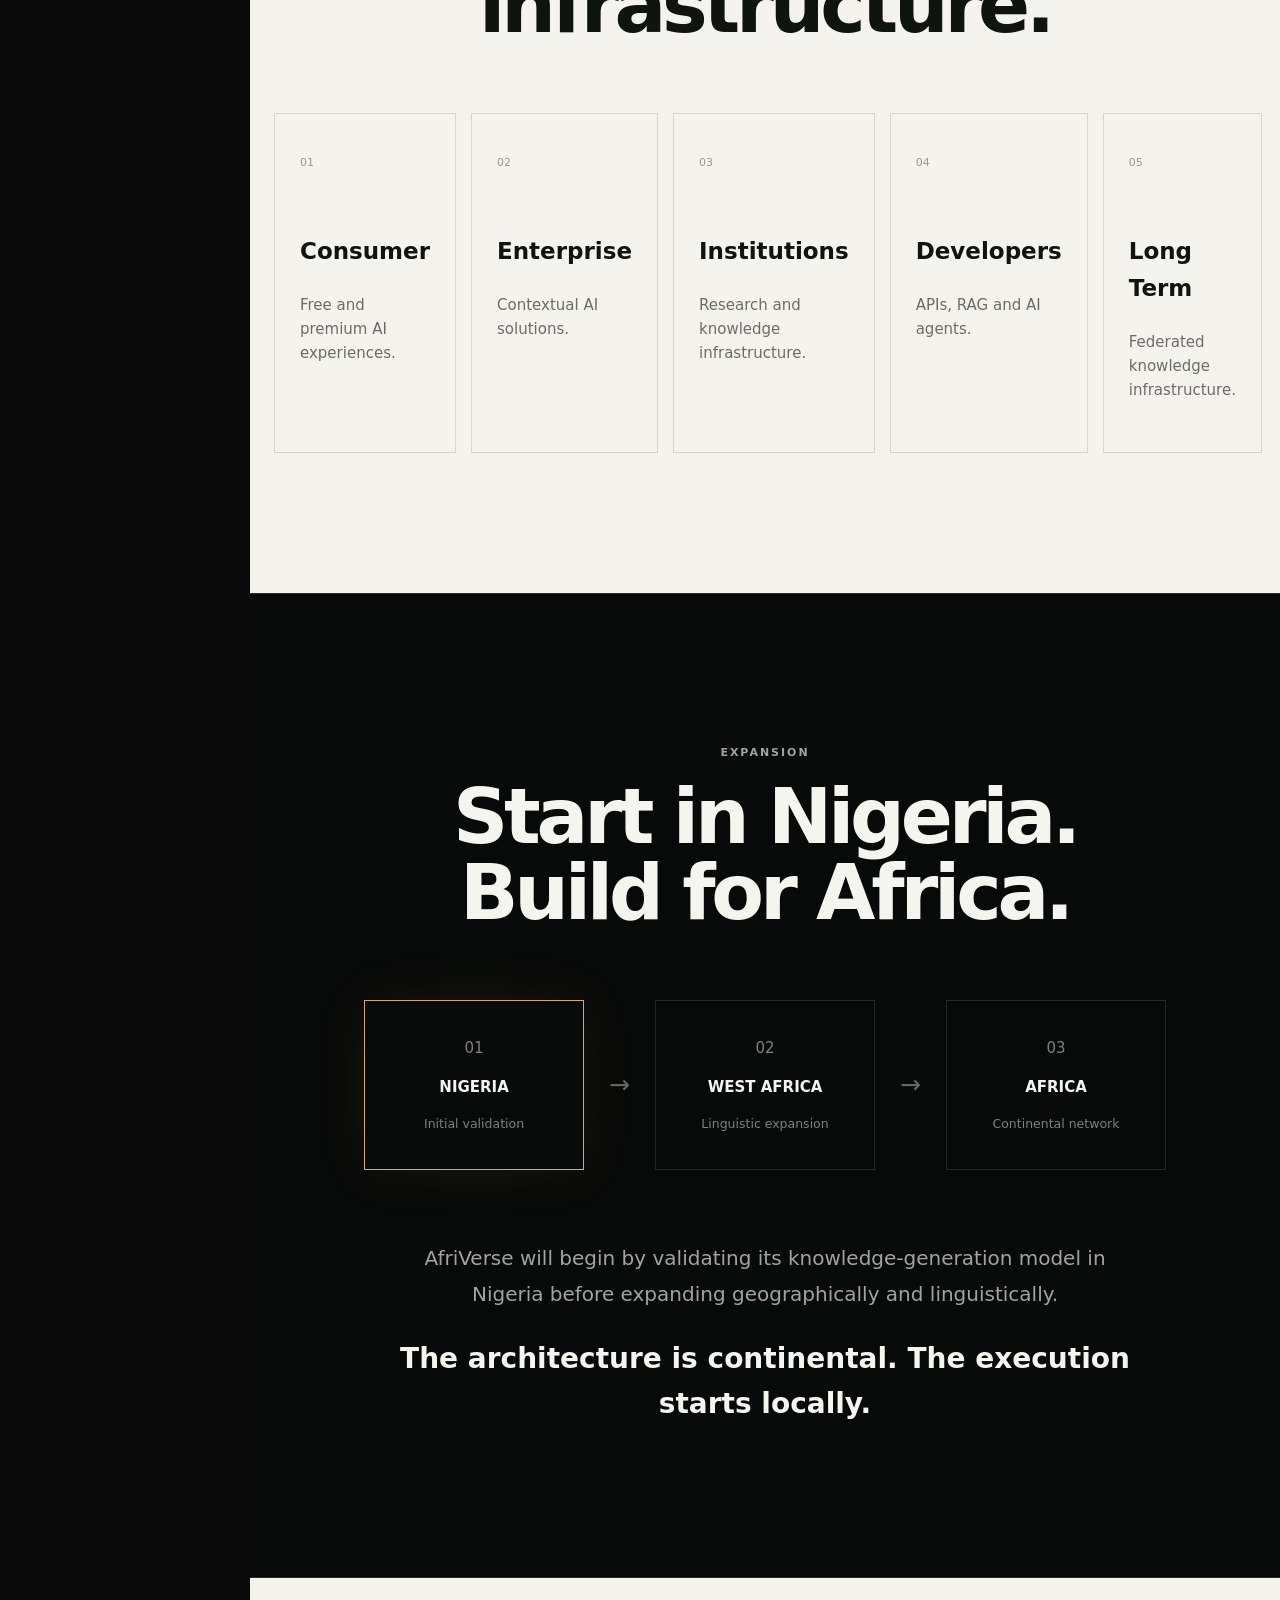
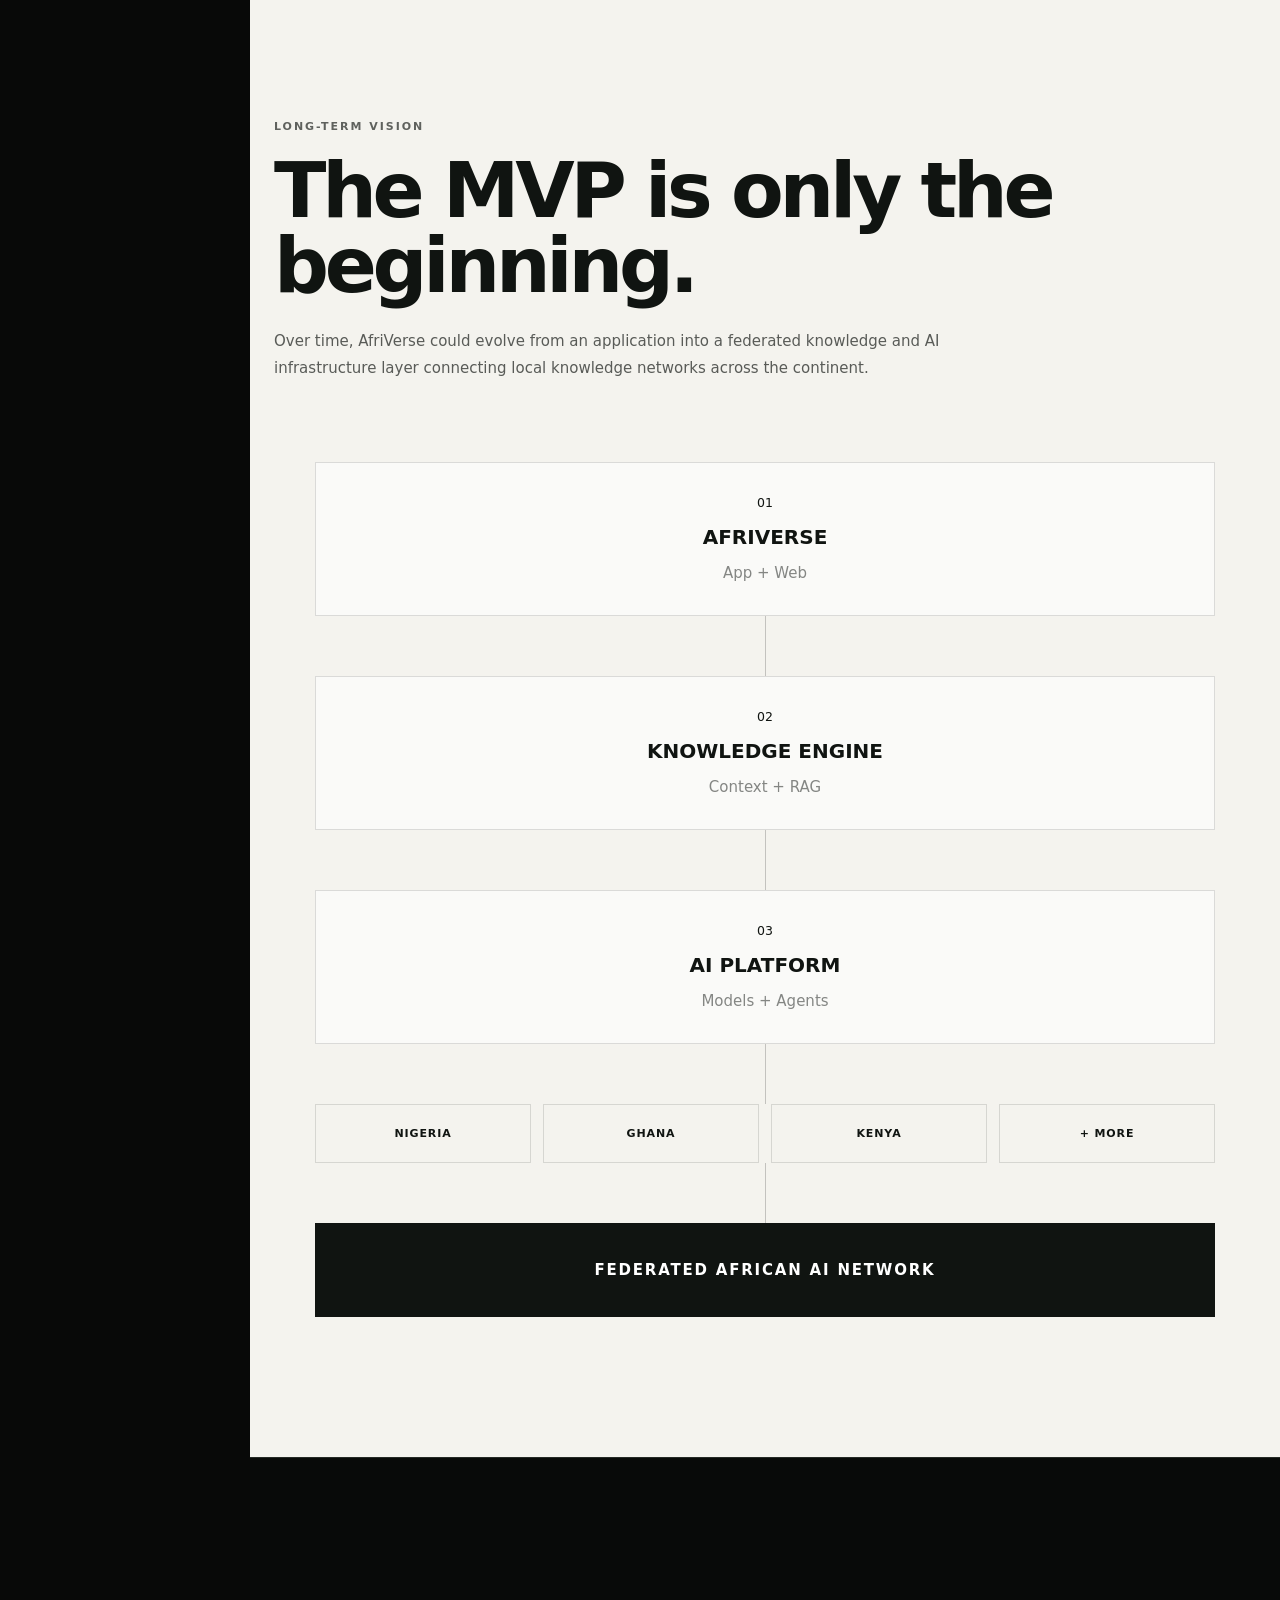
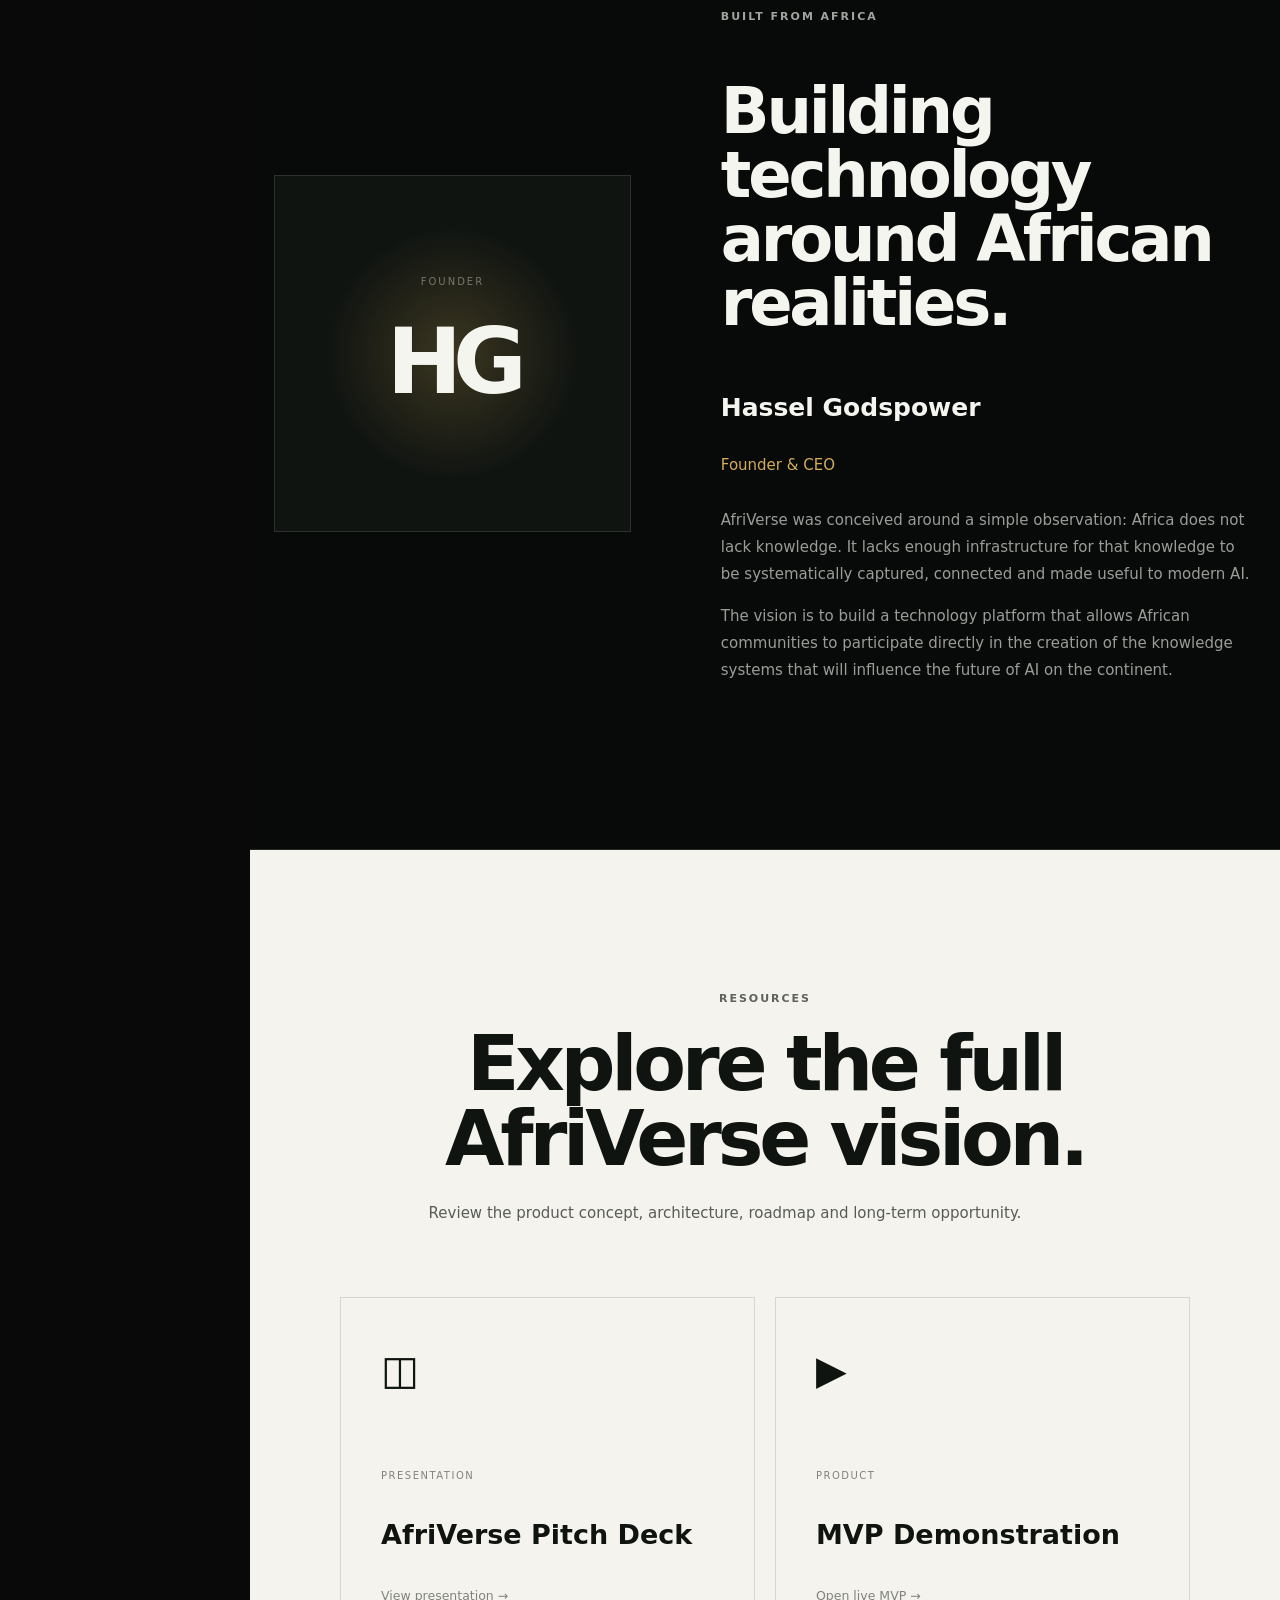
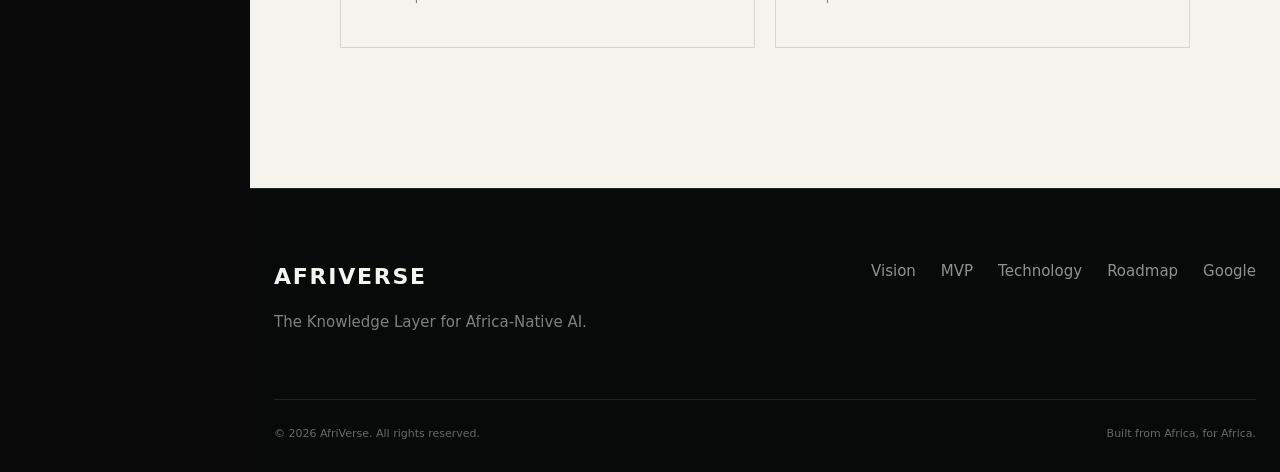
==== commit e4609b99: "Update index.html" ====
--- a/index.html
+++ b/index.html
@@ -41,76 +41,312 @@
 
 <aside class="side">
 
+    <!-- =====================================================
+         BRAND
+    ====================================================== -->
+
     <a
         class="brand"
         href="index.html"
+        aria-label="AfriVerse Home"
     >
         <i></i>
         AFRIVERSE
     </a>
 
 
+    <!-- =====================================================
+         PLATFORM
+    ====================================================== -->
+
     <small>
         PLATFORM
     </small>
 
 
-    <nav>
+    <nav class="side-nav">
 
         <a
             href="index.html"
             class="active"
         >
-            ⌂ Home
+            <span class="nav-icon">⌂</span>
+            <span>Home</span>
         </a>
 
+
         <a href="app.html">
-            ✦ Ask AfriVerse
+
+            <span class="nav-icon">✦</span>
+
+            <span>
+                Ask AfriVerse
+            </span>
+
         </a>
 
+
         <a href="explore.html">
-            ⌕ Explore
+
+            <span class="nav-icon">⌕</span>
+
+            <span>
+                Explore
+            </span>
+
         </a>
 
+
         <a href="questions.html">
-            ? Questions
+
+            <span class="nav-icon">?</span>
+
+            <span>
+                Questions
+            </span>
+
         </a>
 
+
         <a href="knowledge.html">
-            ◇ Knowledge
+
+            <span class="nav-icon">◇</span>
+
+            <span>
+                Knowledge
+            </span>
+
         </a>
 
     </nav>
 
+
+    <!-- =====================================================
+         ECOSYSTEM
+    ====================================================== -->
 
     <small>
         ECOSYSTEM
     </small>
 
 
-    <nav>
-
-        <a href="agents.html">
-            ◈ AI & Agents
+    <nav class="side-nav ecosystem-nav">
+
+
+        <!-- =================================================
+             AI & AGENTS
+        ================================================== -->
+
+        <details open>
+
+            <summary>
+
+                <span class="nav-main">
+
+                    <span class="nav-icon">
+                        ◈
+                    </span>
+
+                    <span>
+                        AI &amp; Agents
+                    </span>
+
+                </span>
+
+                <span class="nav-chevron">
+                    ›
+                </span>
+
+            </summary>
+
+
+            <div class="sub-nav">
+
+                <a href="agents.html">
+                    AI &amp; Agents Home
+                </a>
+
+                <a href="ask.html">
+                    Ask AfriVerse
+                </a>
+
+                <a href="agent-directory.html">
+                    Agent Directory
+                </a>
+
+                <a href="create-agent.html">
+                    Create an Agent
+                </a>
+
+                <a href="my-agents.html">
+                    My Agents
+                </a>
+
+            </div>
+
+        </details>
+
+
+        <!-- =================================================
+             COMMUNITY
+        ================================================== -->
+
+        <details>
+
+            <summary>
+
+                <span class="nav-main">
+
+                    <span class="nav-icon">
+                        ◎
+                    </span>
+
+                    <span>
+                        Community
+                    </span>
+
+                </span>
+
+                <span class="nav-chevron">
+                    ›
+                </span>
+
+            </summary>
+
+
+            <div class="sub-nav">
+
+                <a href="community.html">
+                    Community Home
+                </a>
+
+                <a href="contributors.html">
+                    Contributors
+                </a>
+
+                <a href="groups.html">
+                    Groups
+                </a>
+
+                <a href="discussions.html">
+                    Discussions
+                </a>
+
+                <a href="challenges.html">
+                    Knowledge Challenges
+                </a>
+
+                <a href="recognition.html">
+                    Recognition
+                </a>
+
+            </div>
+
+        </details>
+
+
+        <!-- =================================================
+             DEVELOPERS
+        ================================================== -->
+
+        <details>
+
+            <summary>
+
+                <span class="nav-main">
+
+                    <span class="nav-icon">
+                        ⌘
+                    </span>
+
+                    <span>
+                        Developers
+                    </span>
+
+                </span>
+
+                <span class="nav-chevron">
+                    ›
+                </span>
+
+            </summary>
+
+
+            <div class="sub-nav">
+
+                <a href="developers.html">
+                    Developer Home
+                </a>
+
+                <a href="api.html">
+                    API
+                </a>
+
+                <a href="docs.html">
+                    Documentation
+                </a>
+
+                <a href="knowledge-graph.html">
+                    Knowledge Graph
+                </a>
+
+                <a href="datasets.html">
+                    Datasets
+                </a>
+
+                <a href="agent-sdk.html">
+                    Agent SDK
+                </a>
+
+                <a href="console.html">
+                    Developer Console
+                </a>
+
+                <a href="build.html">
+                    Build with AfriVerse
+                </a>
+
+            </div>
+
+        </details>
+
+
+        <!-- =================================================
+             ABOUT
+        ================================================== -->
+
+        <a href="about.html">
+
+            <span class="nav-icon">
+                △
+            </span>
+
+            <span>
+                About
+            </span>
+
         </a>
 
-        <a href="community.html">
-            ◎ Community
+
+        <!-- =================================================
+             SETTINGS
+        ================================================== -->
+
+        <a href="settings.html">
+
+            <span class="nav-icon">
+                ⚙
+            </span>
+
+            <span>
+                Settings
+            </span>
+
         </a>
 
-        <a href="developers.html">
-            ⌘ Developers
-        </a>
-
-        <a href="about.html">
-            △ About
-        </a>
-
-        <a href="settings.html">
-            ⚙ Settings
-        </a>
 
     </nav>
+
 
 </aside>
 
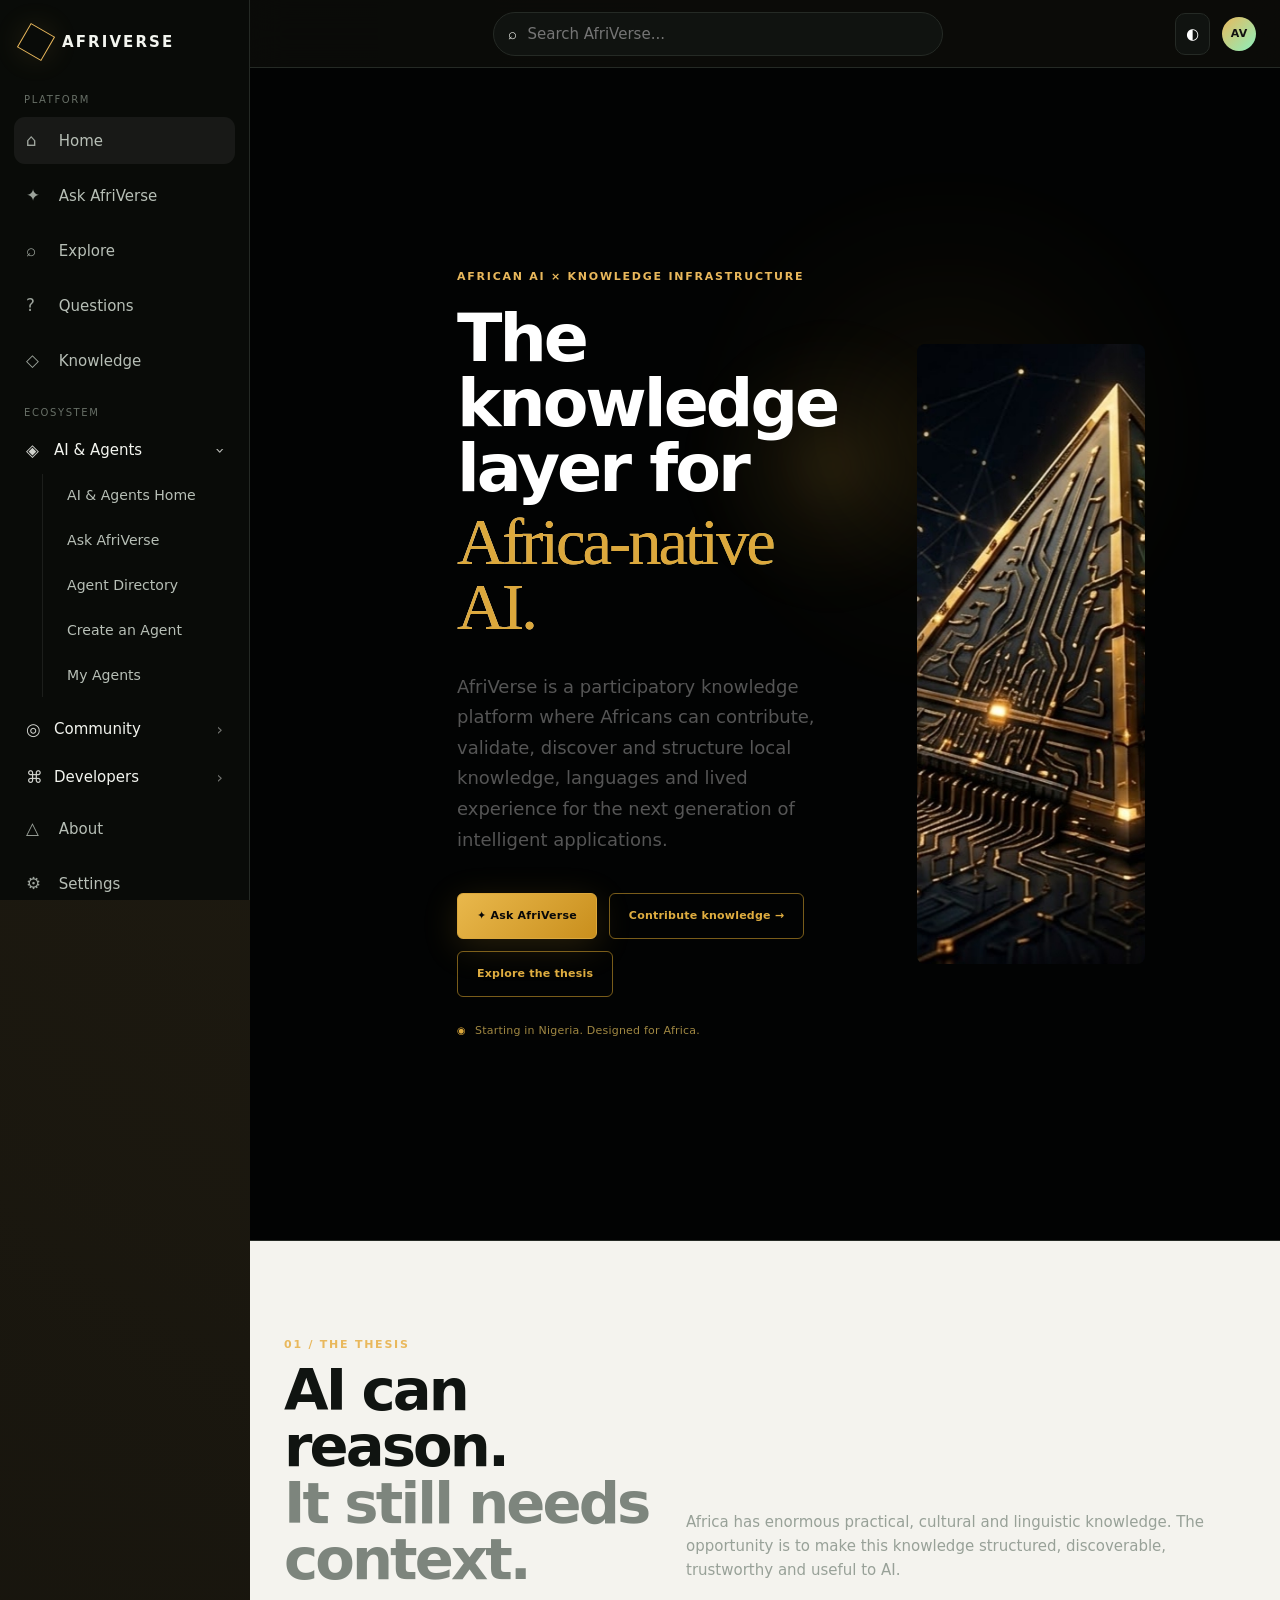
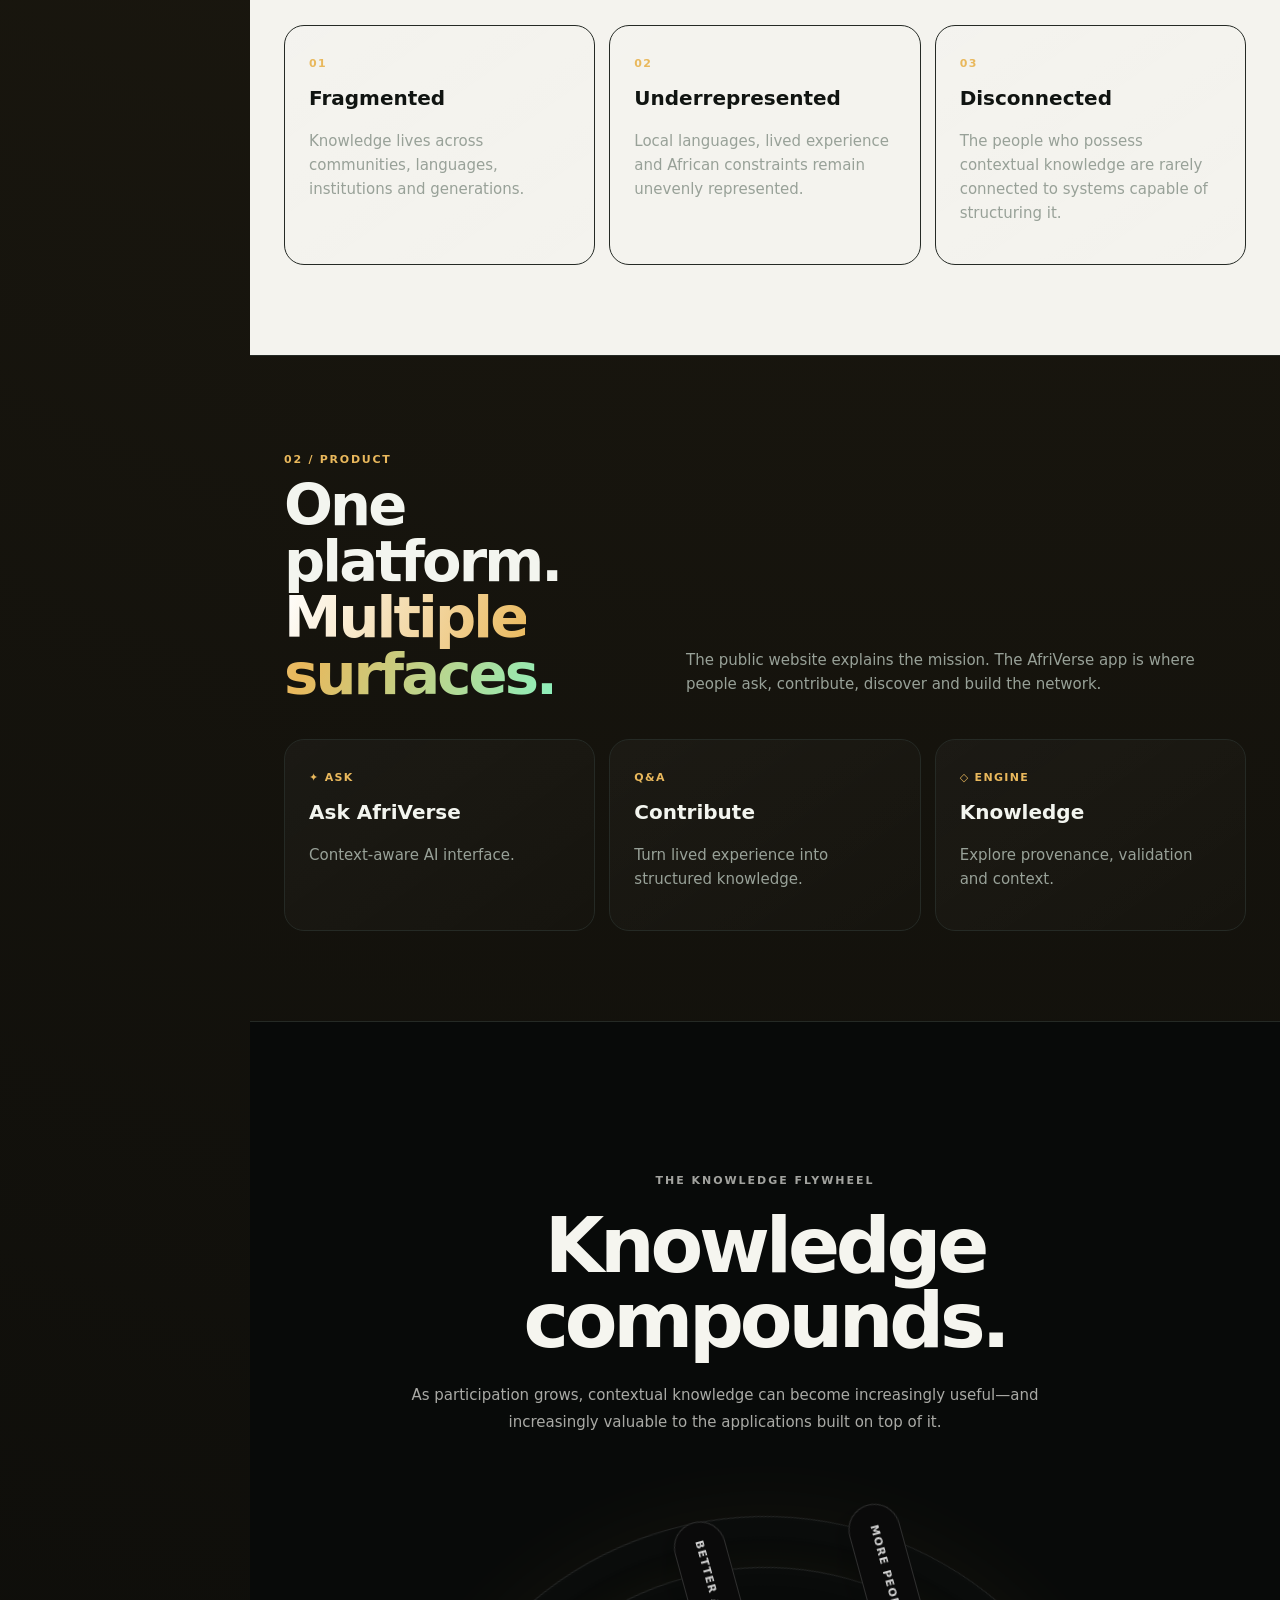
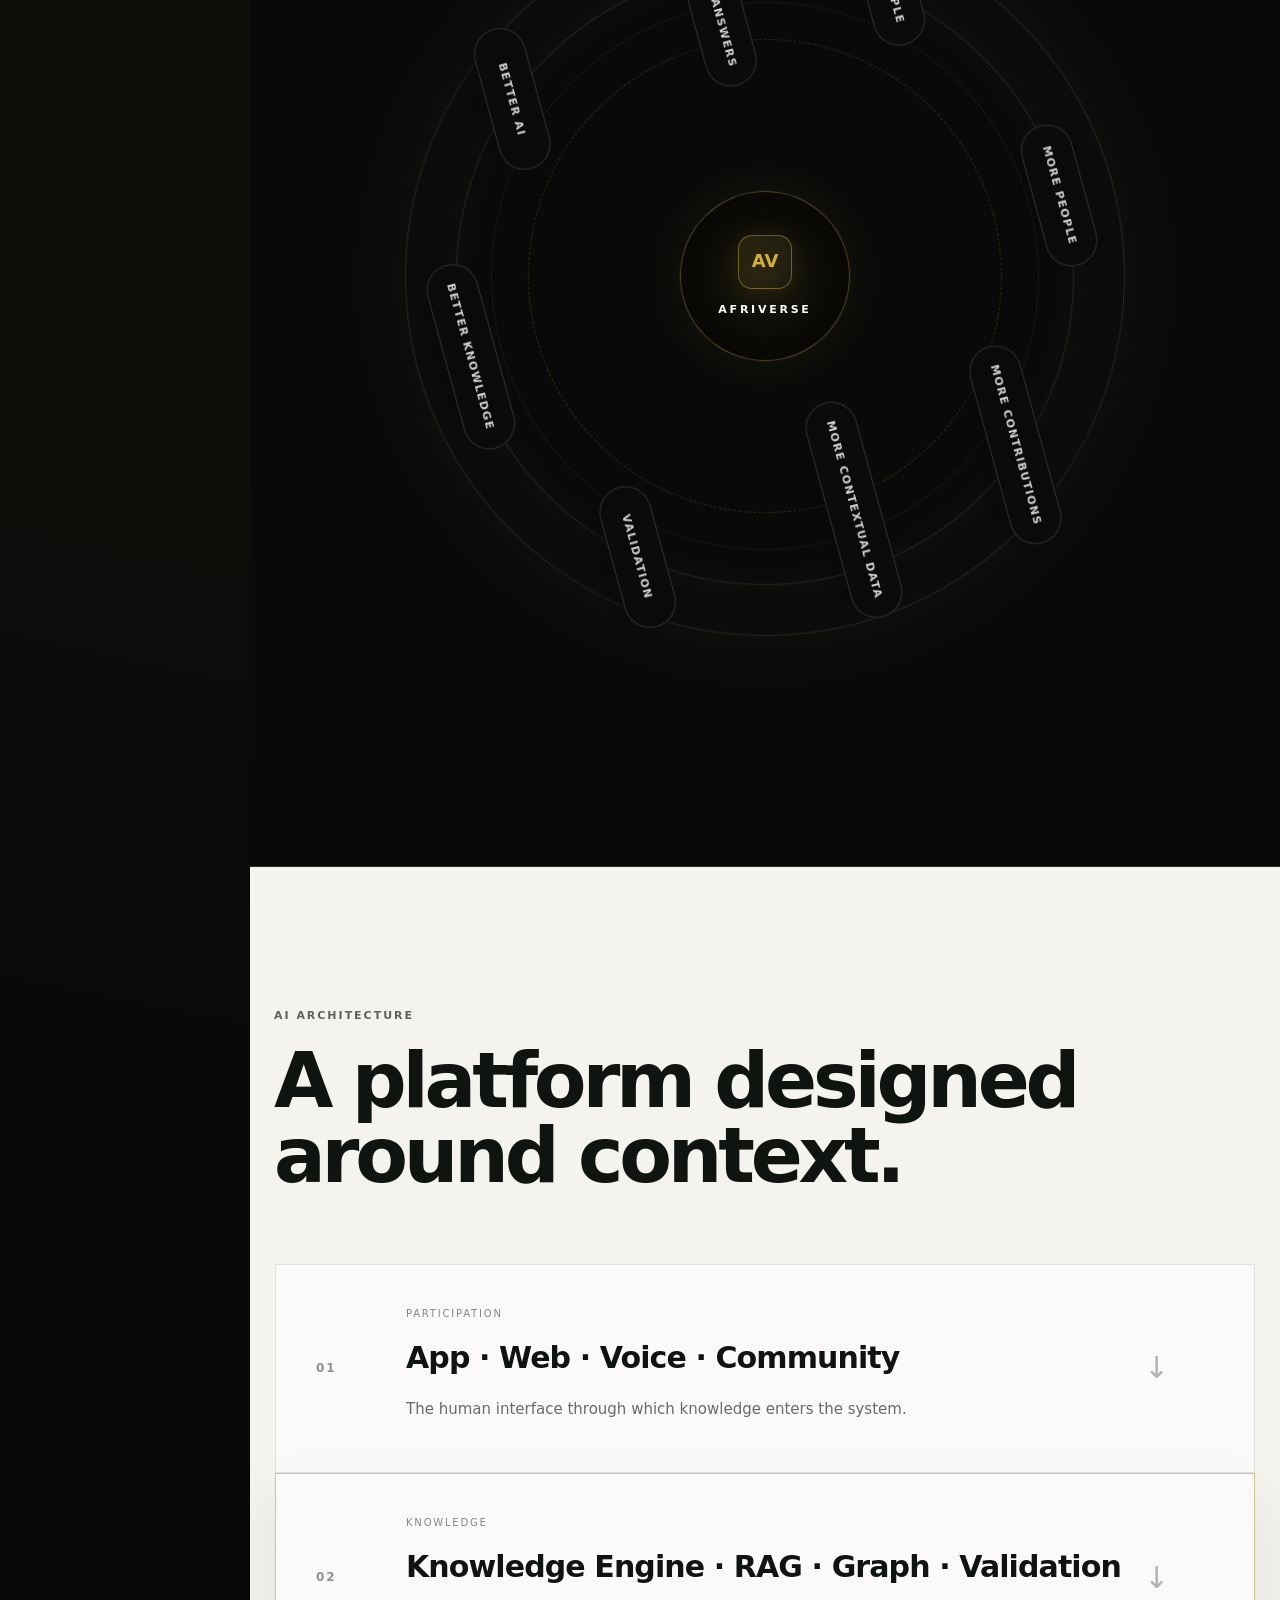
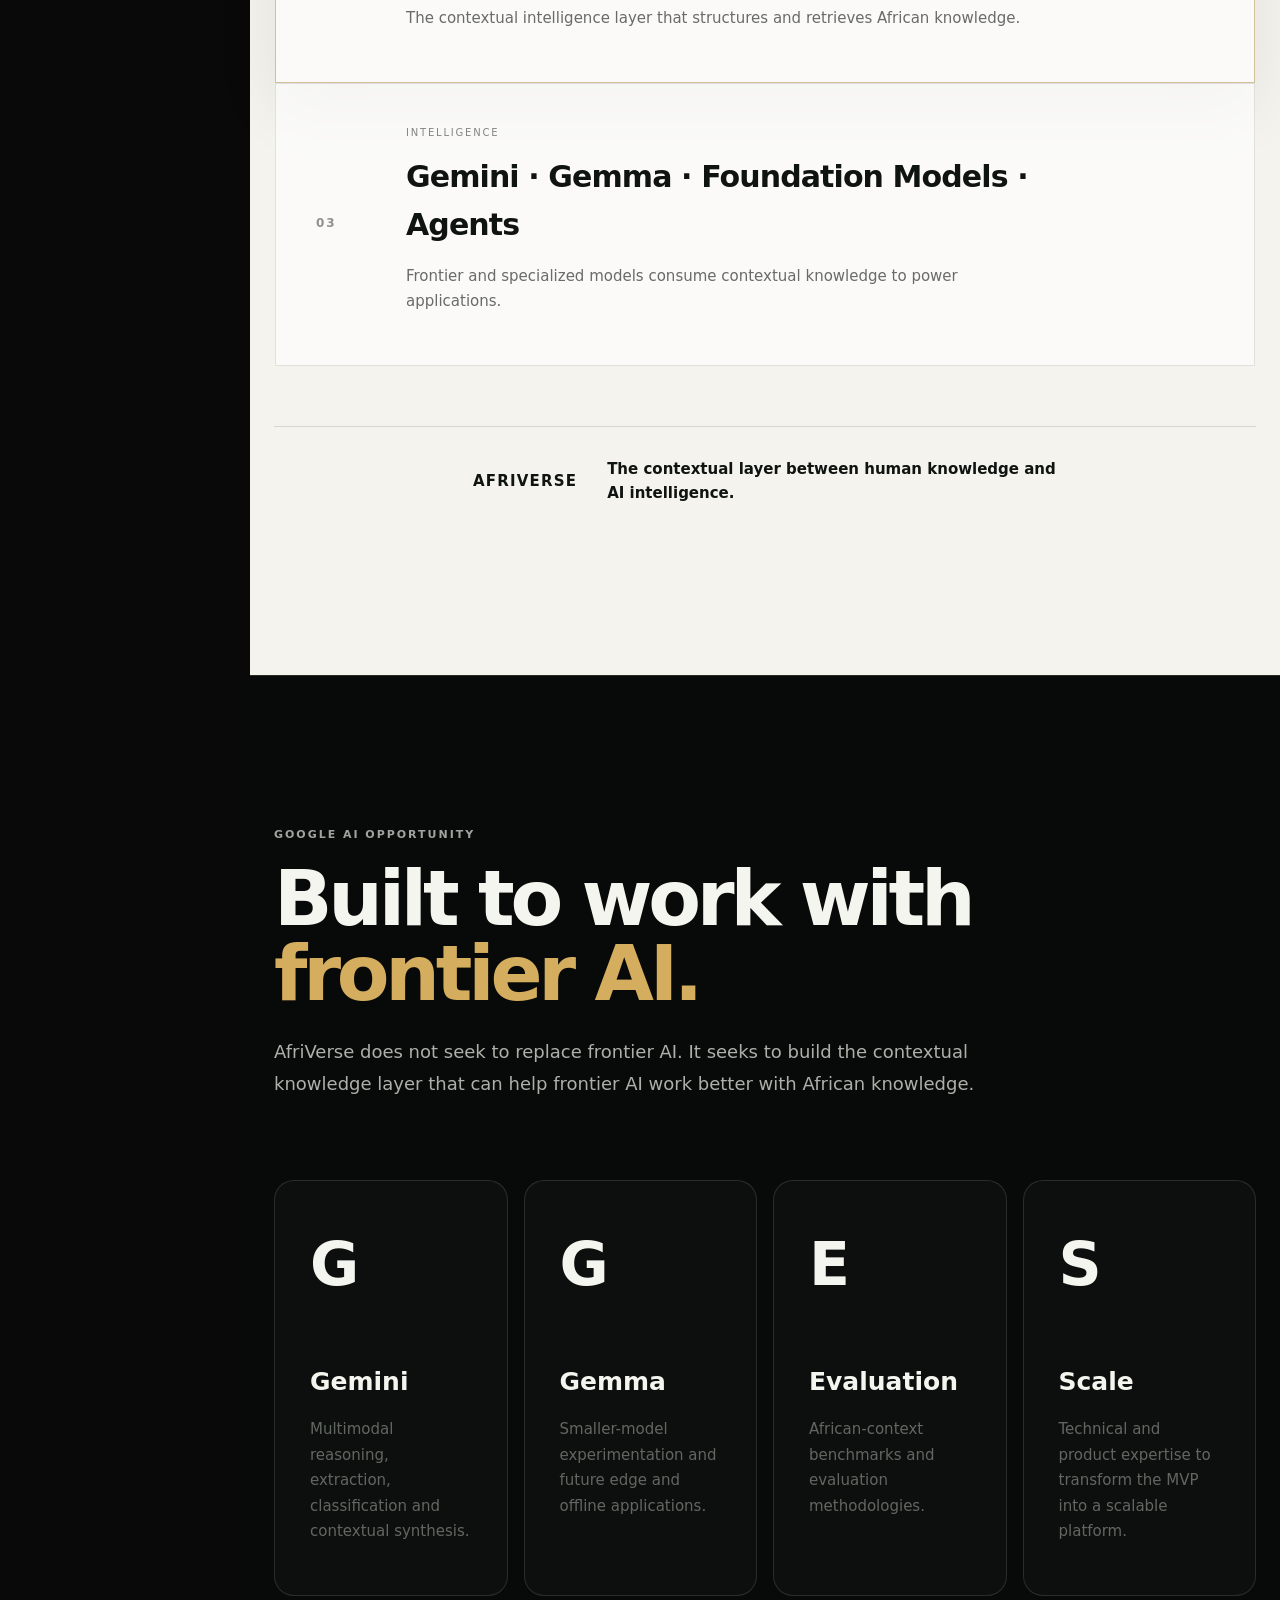
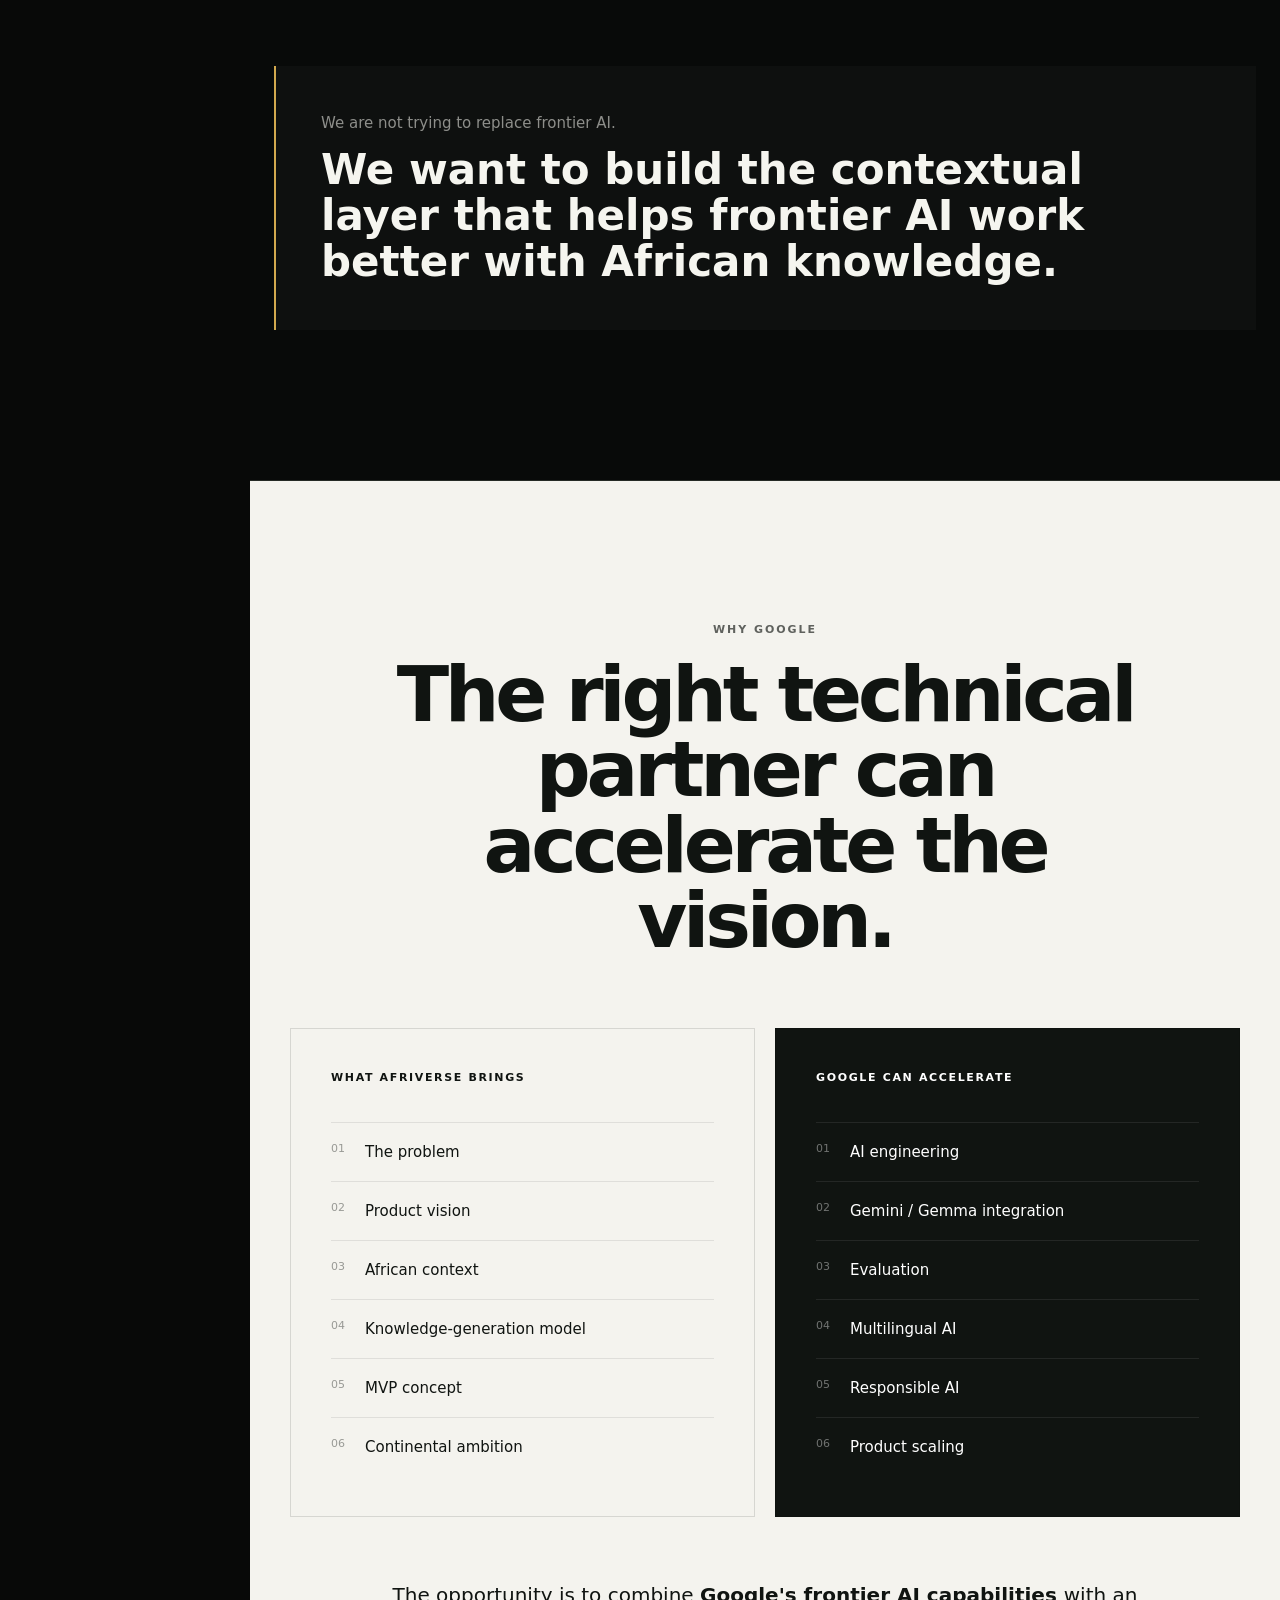
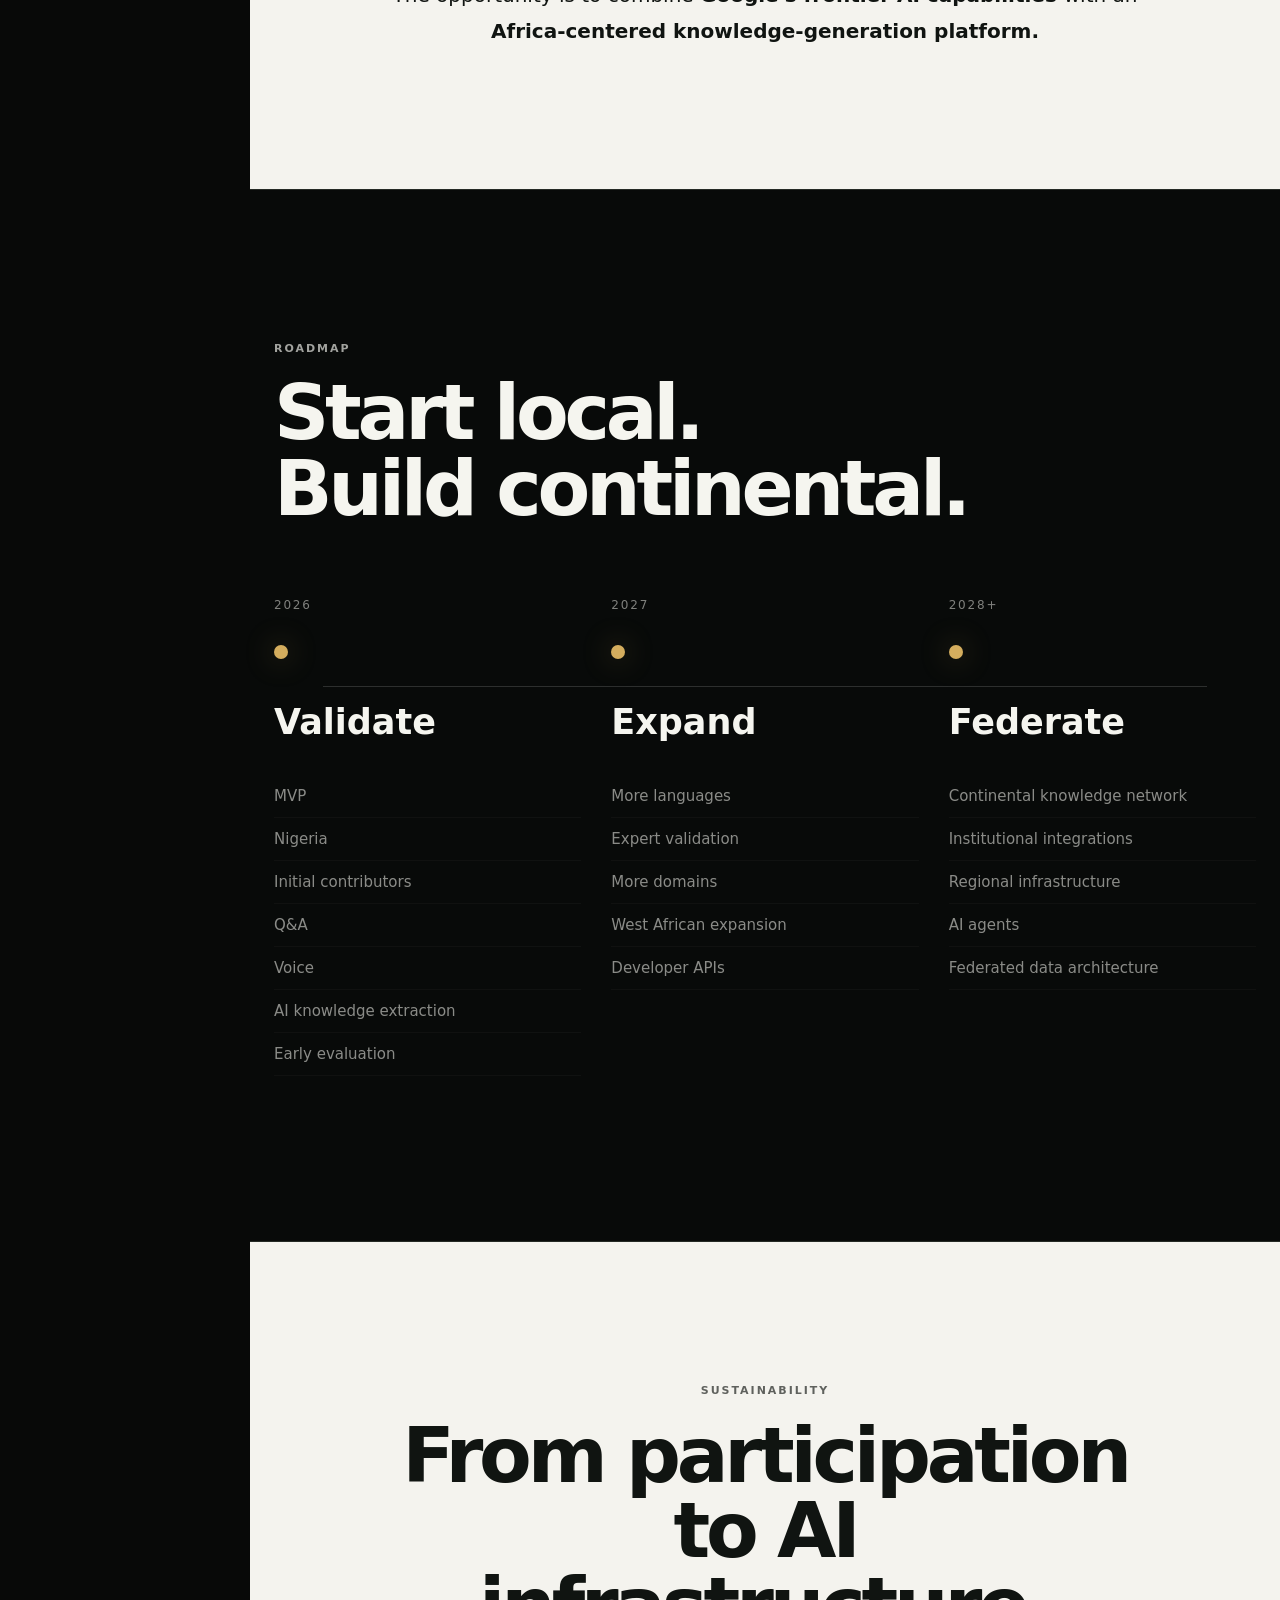
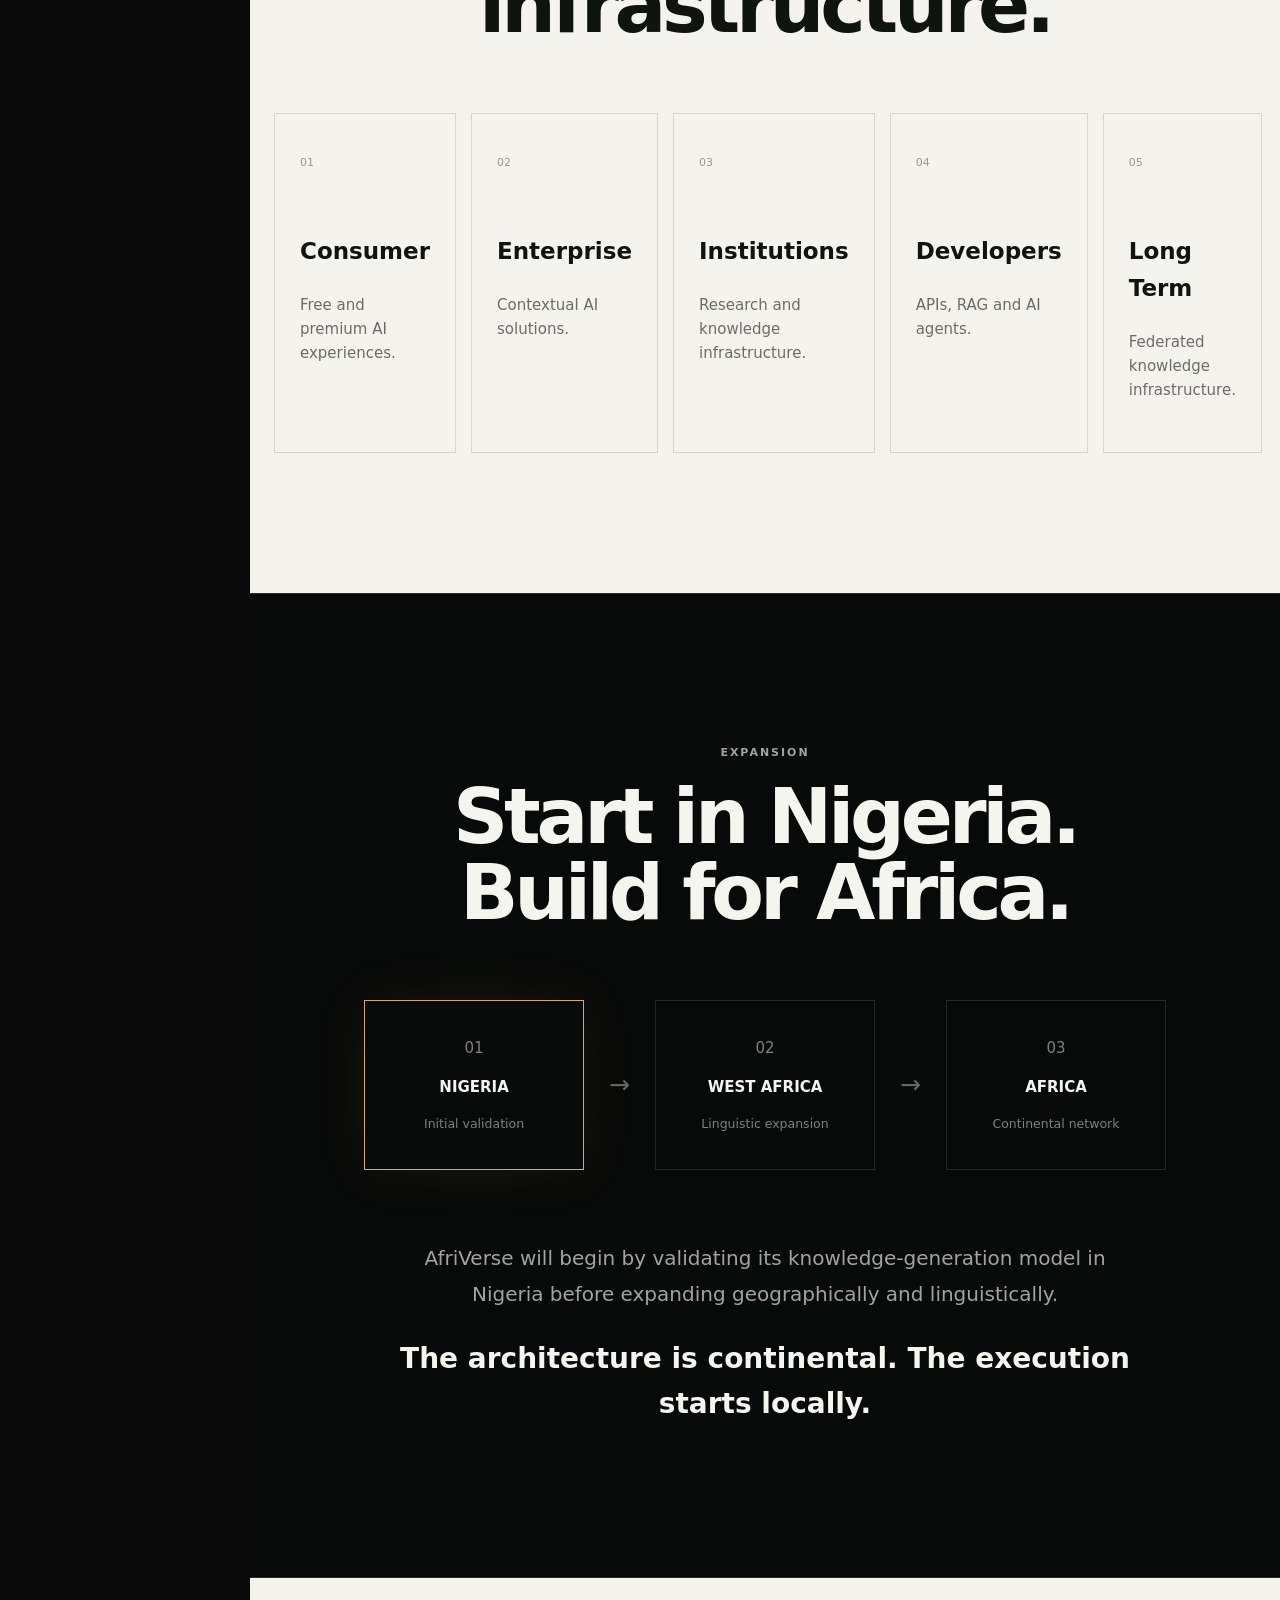
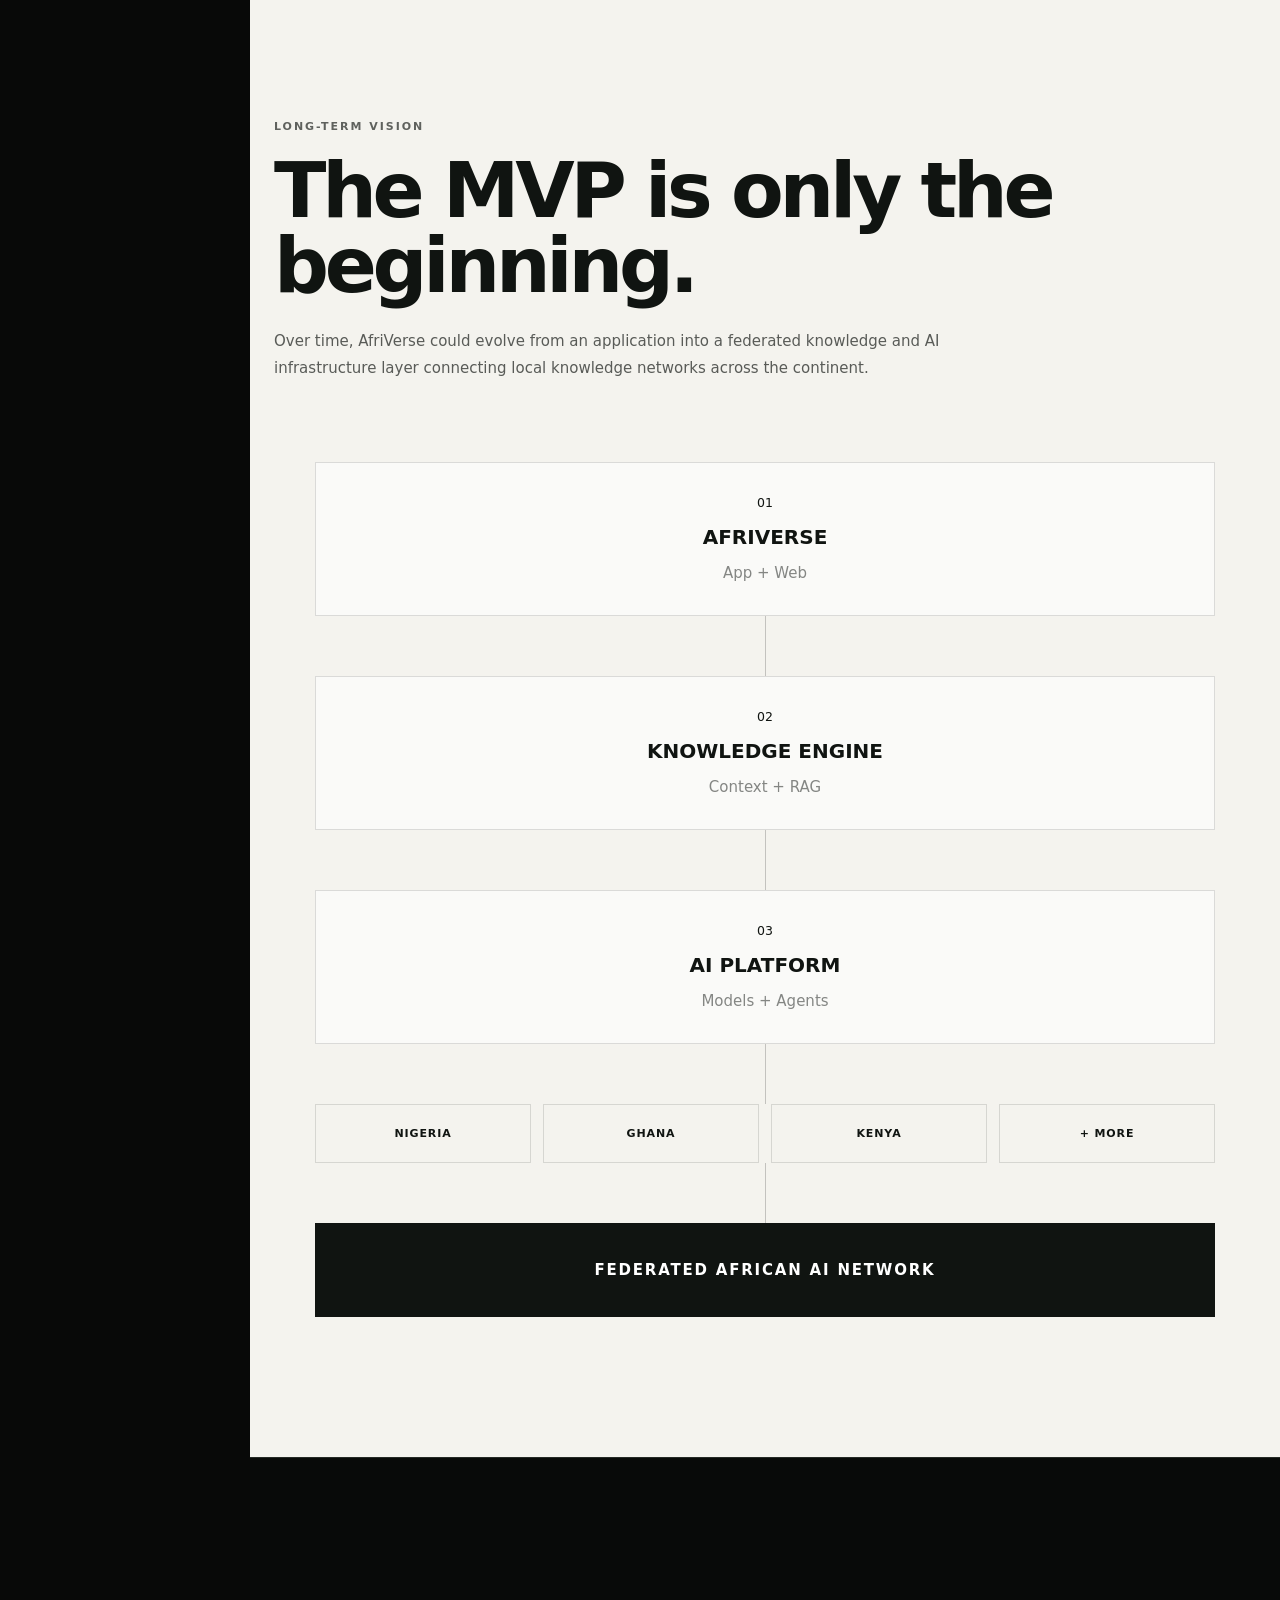
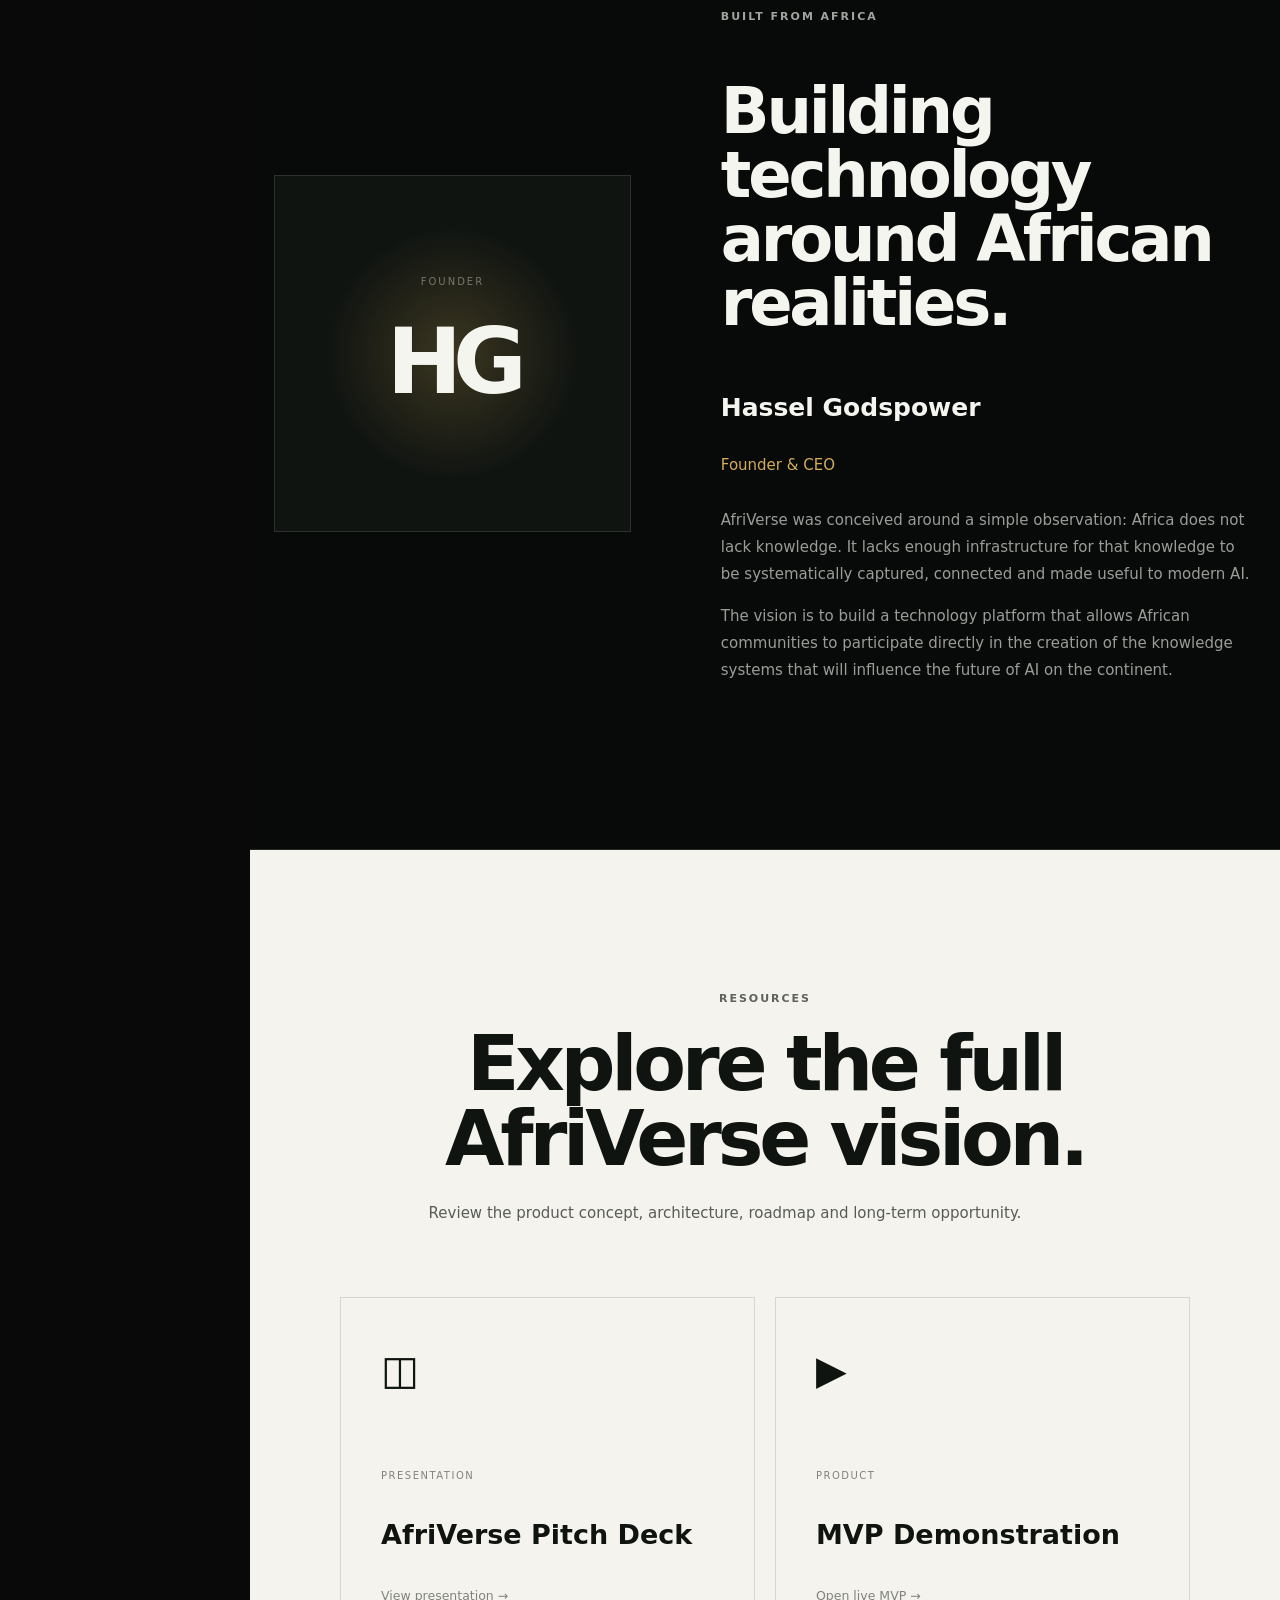
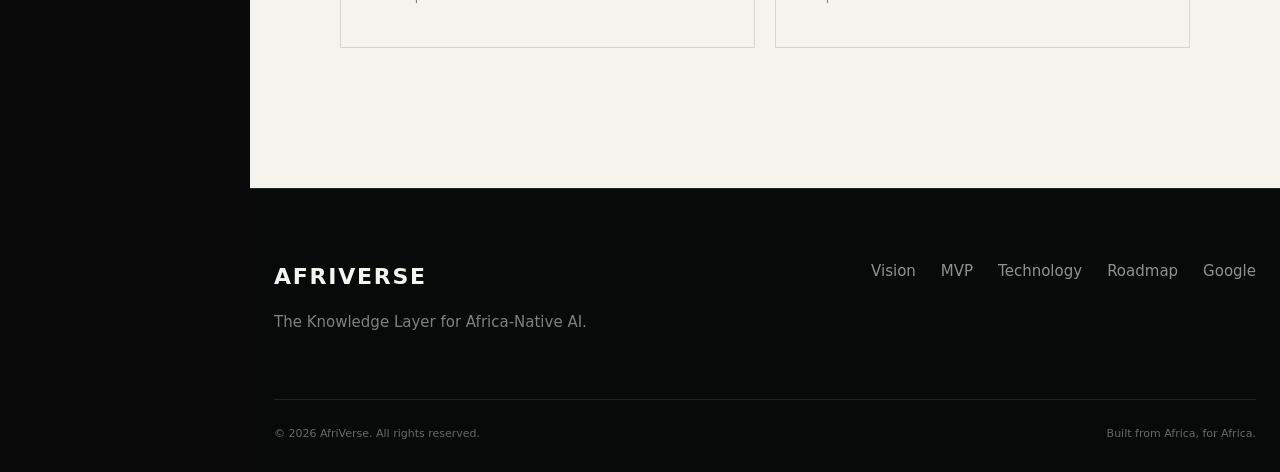
==== commit 9f0fadce: "Update index.html" ====
--- a/index.html
+++ b/index.html
@@ -162,23 +162,23 @@
 
             <div class="sub-nav">
 
-                <a href="agents.html">
+                <a href="#">
                     AI &amp; Agents Home
                 </a>
 
-                <a href="ask.html">
+                <a href="#">
                     Ask AfriVerse
                 </a>
 
-                <a href="agent-directory.html">
+                <a href="#">
                     Agent Directory
                 </a>
 
-                <a href="create-agent.html">
+                <a href="#">
                     Create an Agent
                 </a>
 
-                <a href="my-agents.html">
+                <a href="#">
                     My Agents
                 </a>
 
@@ -220,23 +220,23 @@
                     Community Home
                 </a>
 
-                <a href="contributors.html">
+                <a href="#">
                     Contributors
                 </a>
 
-                <a href="groups.html">
+                <a href="#">
                     Groups
                 </a>
 
-                <a href="discussions.html">
+                <a href="#">
                     Discussions
                 </a>
 
-                <a href="challenges.html">
+                <a href="#">
                     Knowledge Challenges
                 </a>
 
-                <a href="recognition.html">
+                <a href="#">
                     Recognition
                 </a>
 
@@ -278,31 +278,31 @@
                     Developer Home
                 </a>
 
-                <a href="api.html">
+                <a href="#">
                     API
                 </a>
 
-                <a href="docs.html">
+                <a href="#
                     Documentation
                 </a>
 
-                <a href="knowledge-graph.html">
+                <a href="#">
                     Knowledge Graph
                 </a>
 
-                <a href="datasets.html">
+                <a href="#">
                     Datasets
                 </a>
 
-                <a href="agent-sdk.html">
+                <a href="#">
                     Agent SDK
                 </a>
 
-                <a href="console.html">
+                <a href="#">
                     Developer Console
                 </a>
 
-                <a href="build.html">
+                <a href="#">
                     Build with AfriVerse
                 </a>
 
--- a/style.css
+++ b/style.css
@@ -3538,7 +3538,7 @@
     animation-delay: 0s;
 }
 
-/* Ask */
+ /* Ask */
 .bottom a:nth-child(2) .nav-icon {
     animation-delay: 2s;
 }
@@ -3570,3 +3570,452 @@
     }
 
 }
+
+/* =========================================================
+   AFRIVERSE SIDEBAR NAVIGATION
+========================================================= */
+
+.side-nav {
+    display: grid;
+    gap: 4px;
+}
+
+
+/* =========================================================
+   STANDARD NAVIGATION ITEM
+========================================================= */
+
+.side-nav > a,
+.side-nav summary {
+    min-height: 44px;
+    box-sizing: border-box;
+    border-radius: 10px;
+
+    display: flex;
+    align-items: center;
+
+    padding: 0 12px;
+
+    color: inherit;
+    text-decoration: none;
+
+    cursor: pointer;
+
+    transition:
+        background .2s ease,
+        color .2s ease;
+}
+
+
+.side-nav > a:hover,
+.side-nav summary:hover {
+    background: rgba(255,255,255,.04);
+}
+
+
+.side-nav > a.active {
+    background: rgba(255,255,255,.06);
+}
+
+
+/* =========================================================
+   ICON
+========================================================= */
+
+.nav-icon {
+    width: 28px;
+    min-width: 28px;
+
+    display: inline-flex;
+    align-items: center;
+    justify-content: flex-start;
+
+    font-size: 1.05rem;
+
+    opacity: .85;
+}
+
+
+/* =========================================================
+   EXPANDABLE ECOSYSTEM SECTIONS
+========================================================= */
+
+.side-nav details {
+    border-radius: 10px;
+}
+
+
+.side-nav summary {
+    list-style: none;
+}
+
+
+.side-nav summary::-webkit-details-marker {
+    display: none;
+}
+
+
+.nav-main {
+    display: flex;
+    align-items: center;
+    min-width: 0;
+}
+
+
+/* =========================================================
+   CHEVRON
+========================================================= */
+
+.nav-chevron {
+    margin-left: auto;
+
+    font-size: 1rem;
+
+    opacity: .45;
+
+    transition:
+        transform .2s ease,
+        opacity .2s ease;
+}
+
+
+details[open] .nav-chevron {
+    transform: rotate(90deg);
+    opacity: .75;
+}
+
+
+/* =========================================================
+   SUB NAVIGATION
+========================================================= */
+
+.sub-nav {
+    display: grid;
+
+    gap: 2px;
+
+    margin:
+        2px 0
+        6px 28px;
+
+    padding-left: 12px;
+
+    border-left:
+        1px solid rgba(255,255,255,.08);
+}
+
+
+.sub-nav a {
+    display: block;
+
+    padding: 9px 12px;
+
+    border-radius: 8px;
+
+    color: var(--muted);
+
+    text-decoration: none;
+
+    font-size: .88rem;
+
+    line-height: 1.35;
+
+    transition:
+        background .2s ease,
+        color .2s ease;
+}
+
+
+.sub-nav a:hover {
+    background: rgba(255,255,255,.04);
+
+    color: inherit;
+}
+
+
+/* =========================================================
+   MOBILE SIDEBAR
+========================================================= */
+
+@media (max-width: 850px) {
+
+    .side-nav > a,
+    .side-nav summary {
+        min-height: 48px;
+    }
+
+
+    .sub-nav {
+        margin-left: 30px;
+        padding-left: 10px;
+    }
+
+
+    .sub-nav a {
+        padding:
+            11px 12px;
+
+        font-size: .9rem;
+    }
+
+  /* =========================================================
+   AFRIVERSE MOBILE SIDEBAR
+   FULL HEIGHT + INDEPENDENT SCROLL
+========================================================= */
+
+@media (max-width: 900px) {
+
+    .side {
+        display: none;
+    }
+
+
+    /* ---------------------------------------------------------
+       OPEN SIDEBAR
+    --------------------------------------------------------- */
+
+    .side.open {
+
+        display: flex;
+        flex-direction: column;
+
+        position: fixed;
+
+        top: 0;
+        left: 0;
+        bottom: 0;
+
+        width: min(320px, 82vw);
+
+        height: 100dvh;
+        max-height: 100dvh;
+
+        box-sizing: border-box;
+
+        overflow-y: auto;
+        overflow-x: hidden;
+
+        -webkit-overflow-scrolling: touch;
+
+        overscroll-behavior-y: contain;
+
+        touch-action: pan-y;
+
+        padding:
+            24px
+            20px
+            calc(90px + env(safe-area-inset-bottom));
+
+        background: #090b09;
+
+        border-right:
+            1px solid var(--line);
+
+        box-shadow:
+            20px 0 80px rgba(0,0,0,.55);
+
+        z-index: 100;
+    }
+
+
+    /* ---------------------------------------------------------
+       SIDEBAR SCROLLBAR
+    --------------------------------------------------------- */
+
+    .side.open::-webkit-scrollbar {
+        width: 4px;
+    }
+
+    .side.open::-webkit-scrollbar-track {
+        background: transparent;
+    }
+
+    .side.open::-webkit-scrollbar-thumb {
+        background: rgba(255,255,255,.18);
+        border-radius: 999px;
+    }
+
+
+    /* Firefox */
+
+    .side.open {
+        scrollbar-width: thin;
+        scrollbar-color:
+            rgba(255,255,255,.18)
+            transparent;
+    }
+
+
+    /* ---------------------------------------------------------
+       KEEP MAIN PAGE BEHIND SIDEBAR
+    --------------------------------------------------------- */
+
+    .side.open ~ main {
+        margin-left: 0;
+        filter: none;
+    }
+
+
+    main {
+        margin-left: 0;
+    }
+
+
+    /* ---------------------------------------------------------
+       MOBILE HEADER
+    --------------------------------------------------------- */
+
+    header b {
+        display: block;
+    }
+
+
+    #menu {
+        display: block;
+    }
+
+
+    .search {
+        display: none;
+    }
+
+
+    /* ---------------------------------------------------------
+       MOBILE CONTENT
+    --------------------------------------------------------- */
+
+    .hero {
+        grid-template-columns: 1fr;
+        padding:
+            65px
+            20px
+            45px;
+    }
+
+
+    .hero h1 {
+        font-size: 58px;
+    }
+
+
+    .orb {
+        width: 260px;
+        height: 260px;
+    }
+
+
+    .core {
+        width: 110px;
+        height: 110px;
+    }
+
+
+    .hero,
+    section {
+        padding-left: 20px;
+        padding-right: 20px;
+    }
+
+
+    .head {
+        display: block;
+    }
+
+
+    .three,
+    .cards {
+        grid-template-columns: 1fr;
+    }
+
+
+    /* ---------------------------------------------------------
+       MOBILE BOTTOM NAVIGATION
+    --------------------------------------------------------- */
+
+    .bottom {
+
+        display: flex;
+
+        position: fixed;
+
+        bottom: 0;
+        left: 0;
+        right: 0;
+
+        height: 66px;
+
+        padding-bottom:
+            env(safe-area-inset-bottom);
+
+        background:
+            rgba(9,11,9,.96);
+
+        border-top:
+            1px solid var(--line);
+
+        z-index: 30;
+
+        justify-content:
+            space-around;
+    }
+
+
+    .bottom a {
+        display: grid;
+        place-items: center;
+        align-content: center;
+        font-size: 18px;
+    }
+
+
+    .bottom small {
+        font-size: 9px;
+        color: var(--muted);
+    }
+
+
+    /* ---------------------------------------------------------
+       APP
+    --------------------------------------------------------- */
+
+    .app {
+        padding:
+            25px
+            16px
+            100px;
+    }
+
+
+    .app h1 {
+        font-size: 36px;
+    }
+
+}
+/* =========================================================
+   SIDEBAR INNER CONTENT
+========================================================= */
+
+.side-inner {
+    display: flex;
+    flex-direction: column;
+    gap: 0;
+
+    min-height: max-content;
+    width: 100%;
+} 
+
+@media (max-width: 900px) {
+
+    .side.open {
+        overflow-y: auto;
+        overflow-x: hidden;
+    }
+
+    .side-inner {
+        padding-bottom: 30px;
+    }
+
+}
+
+
+}
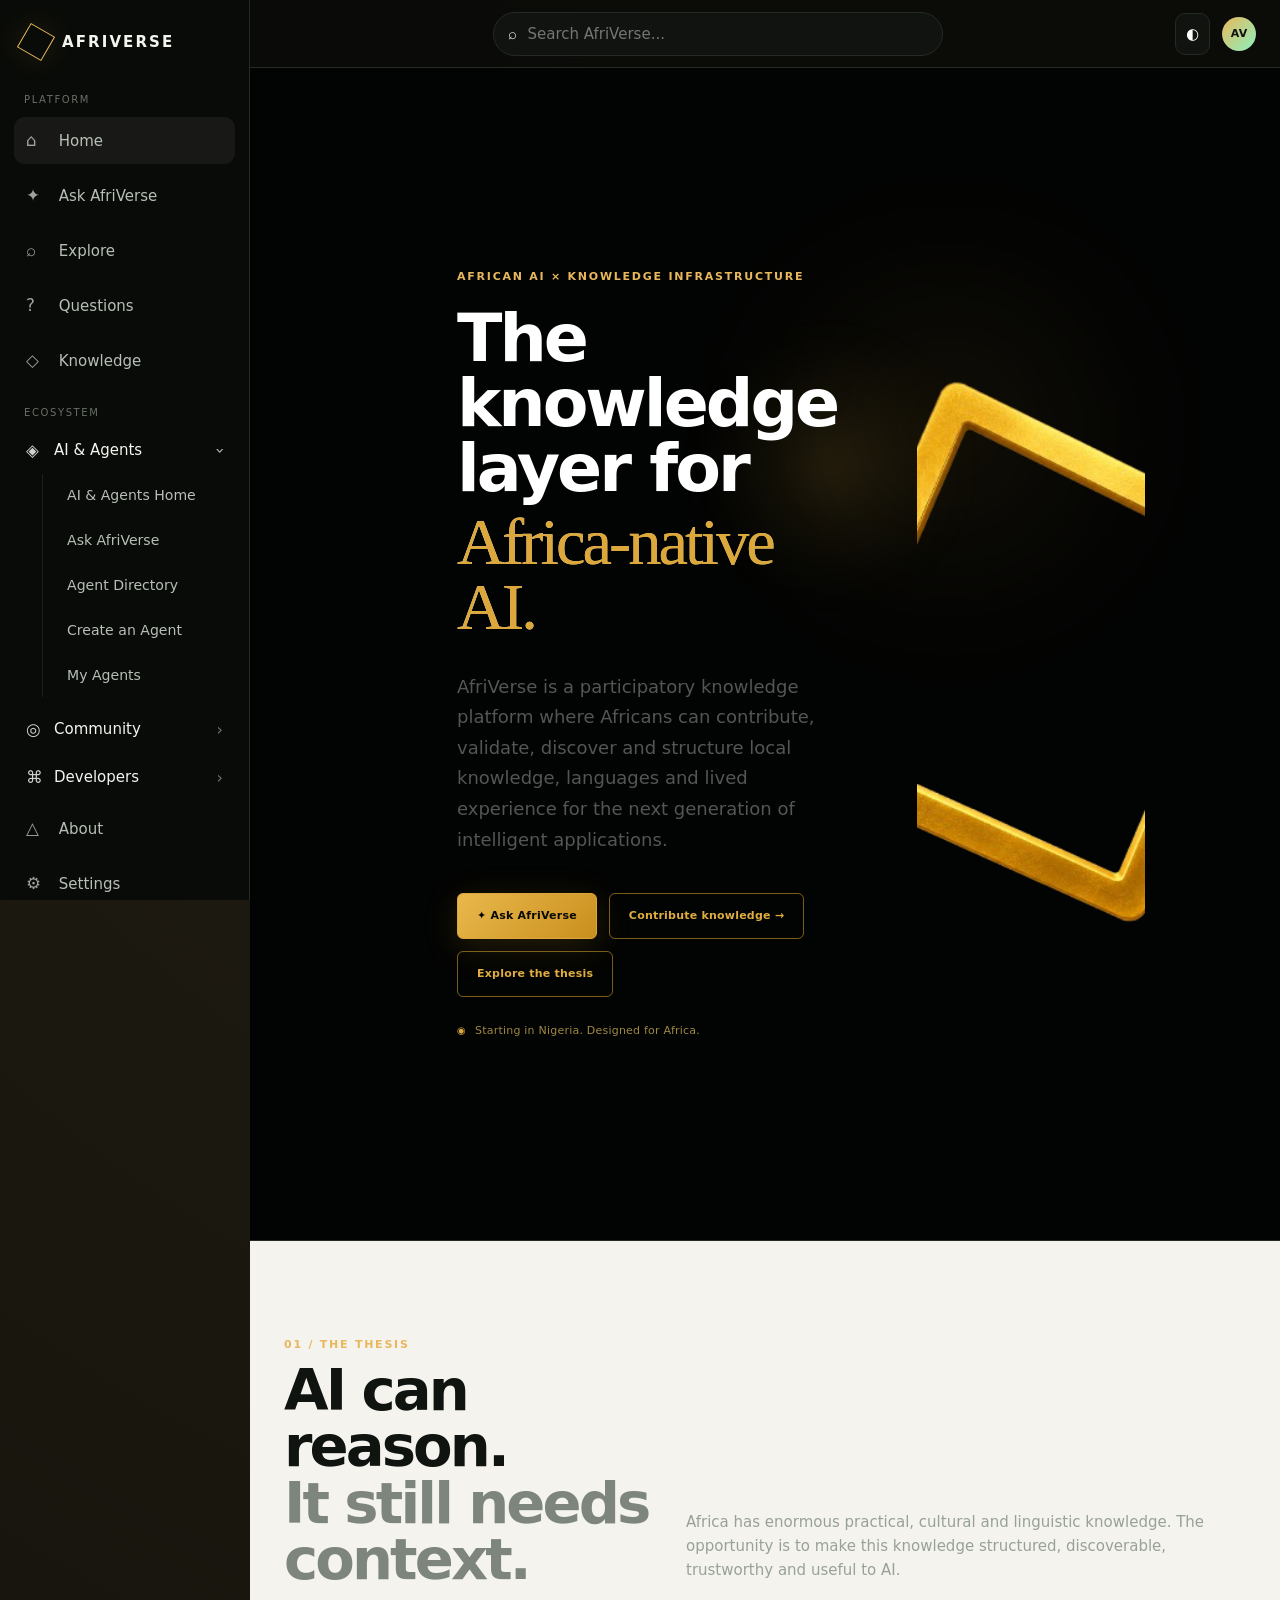
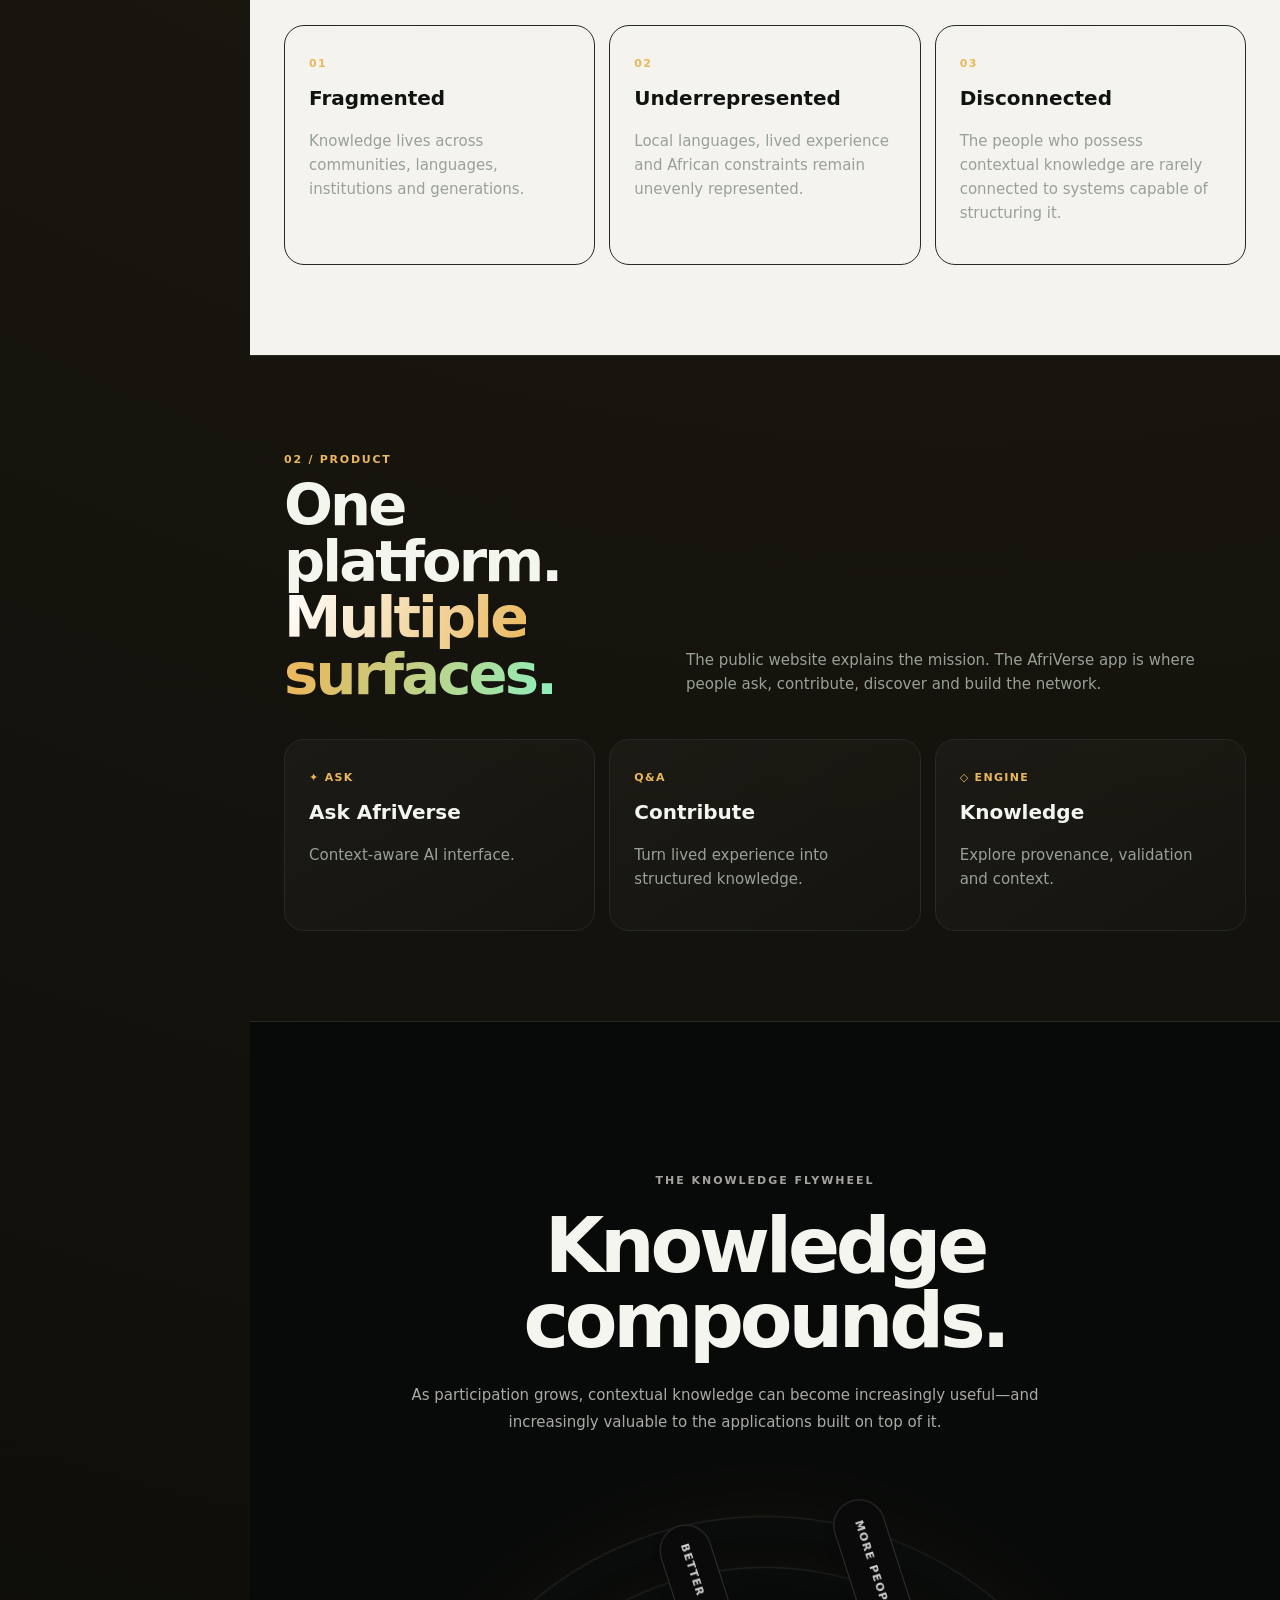
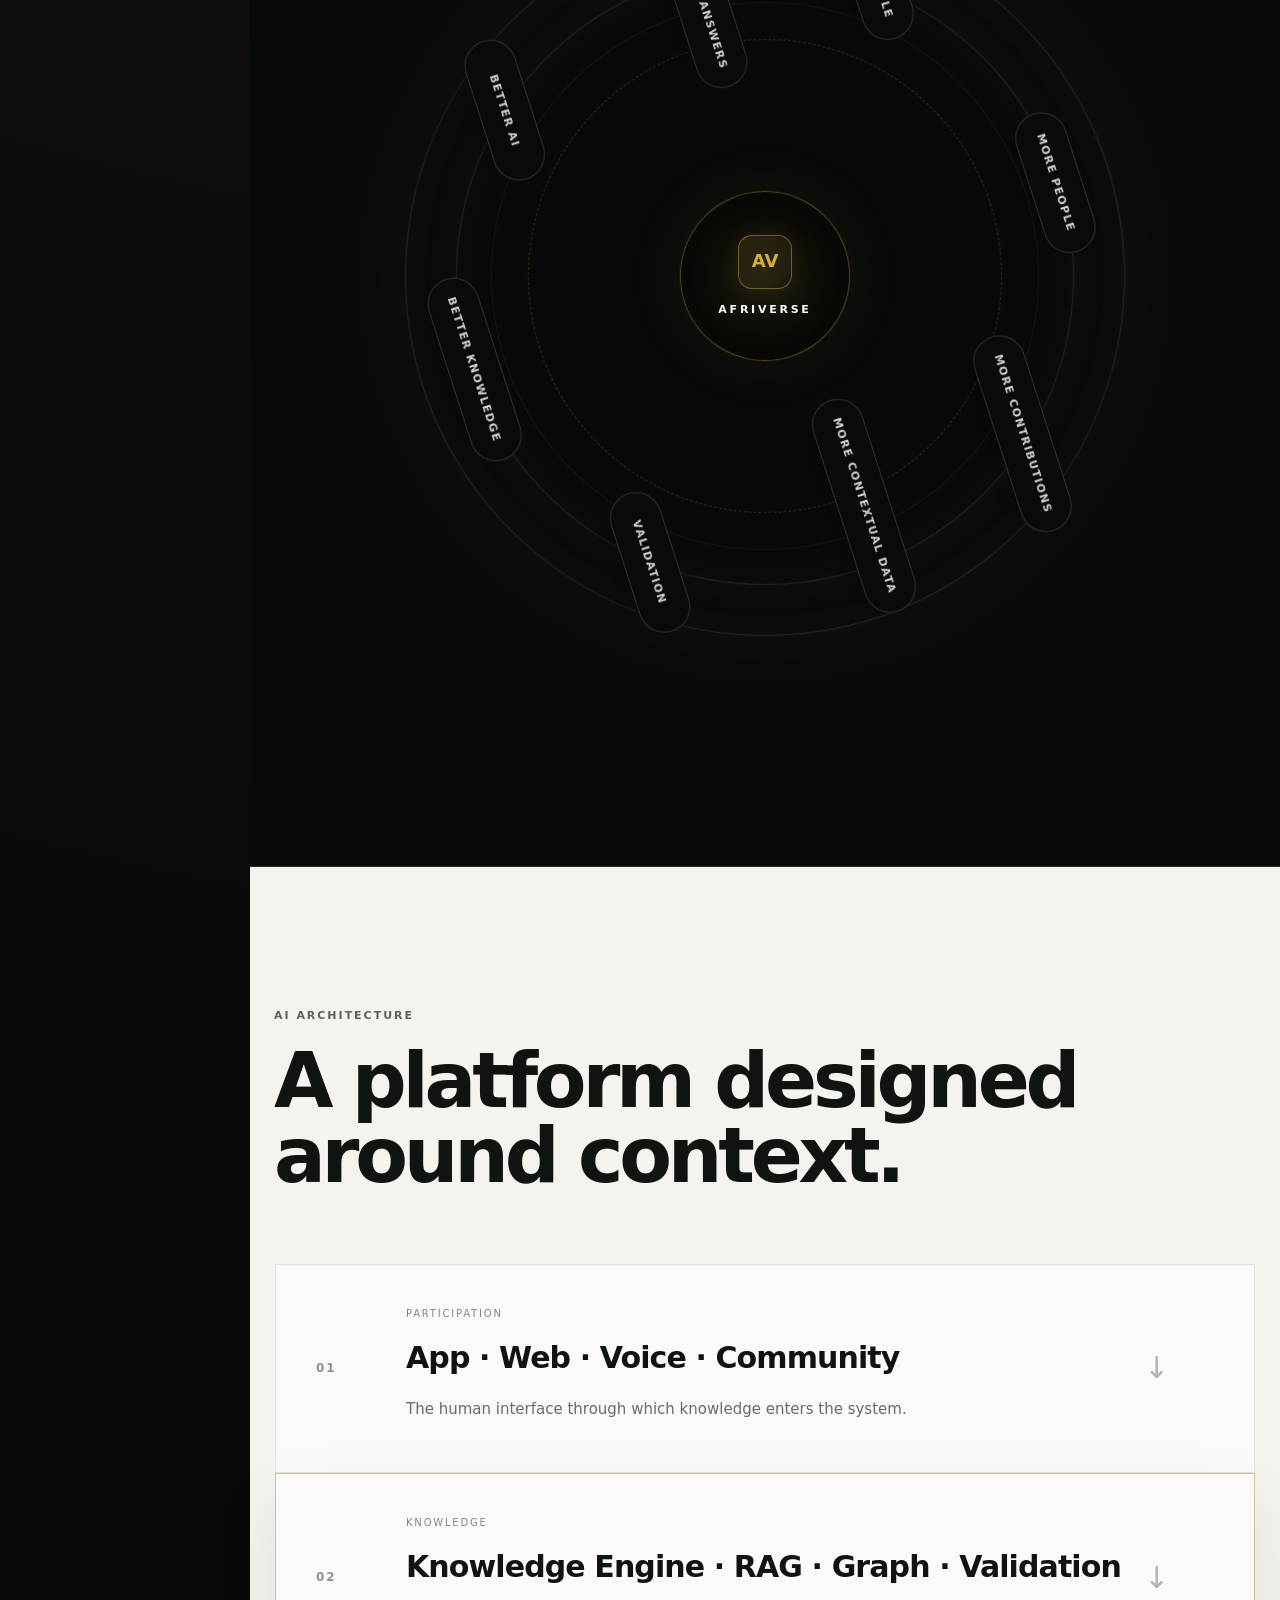
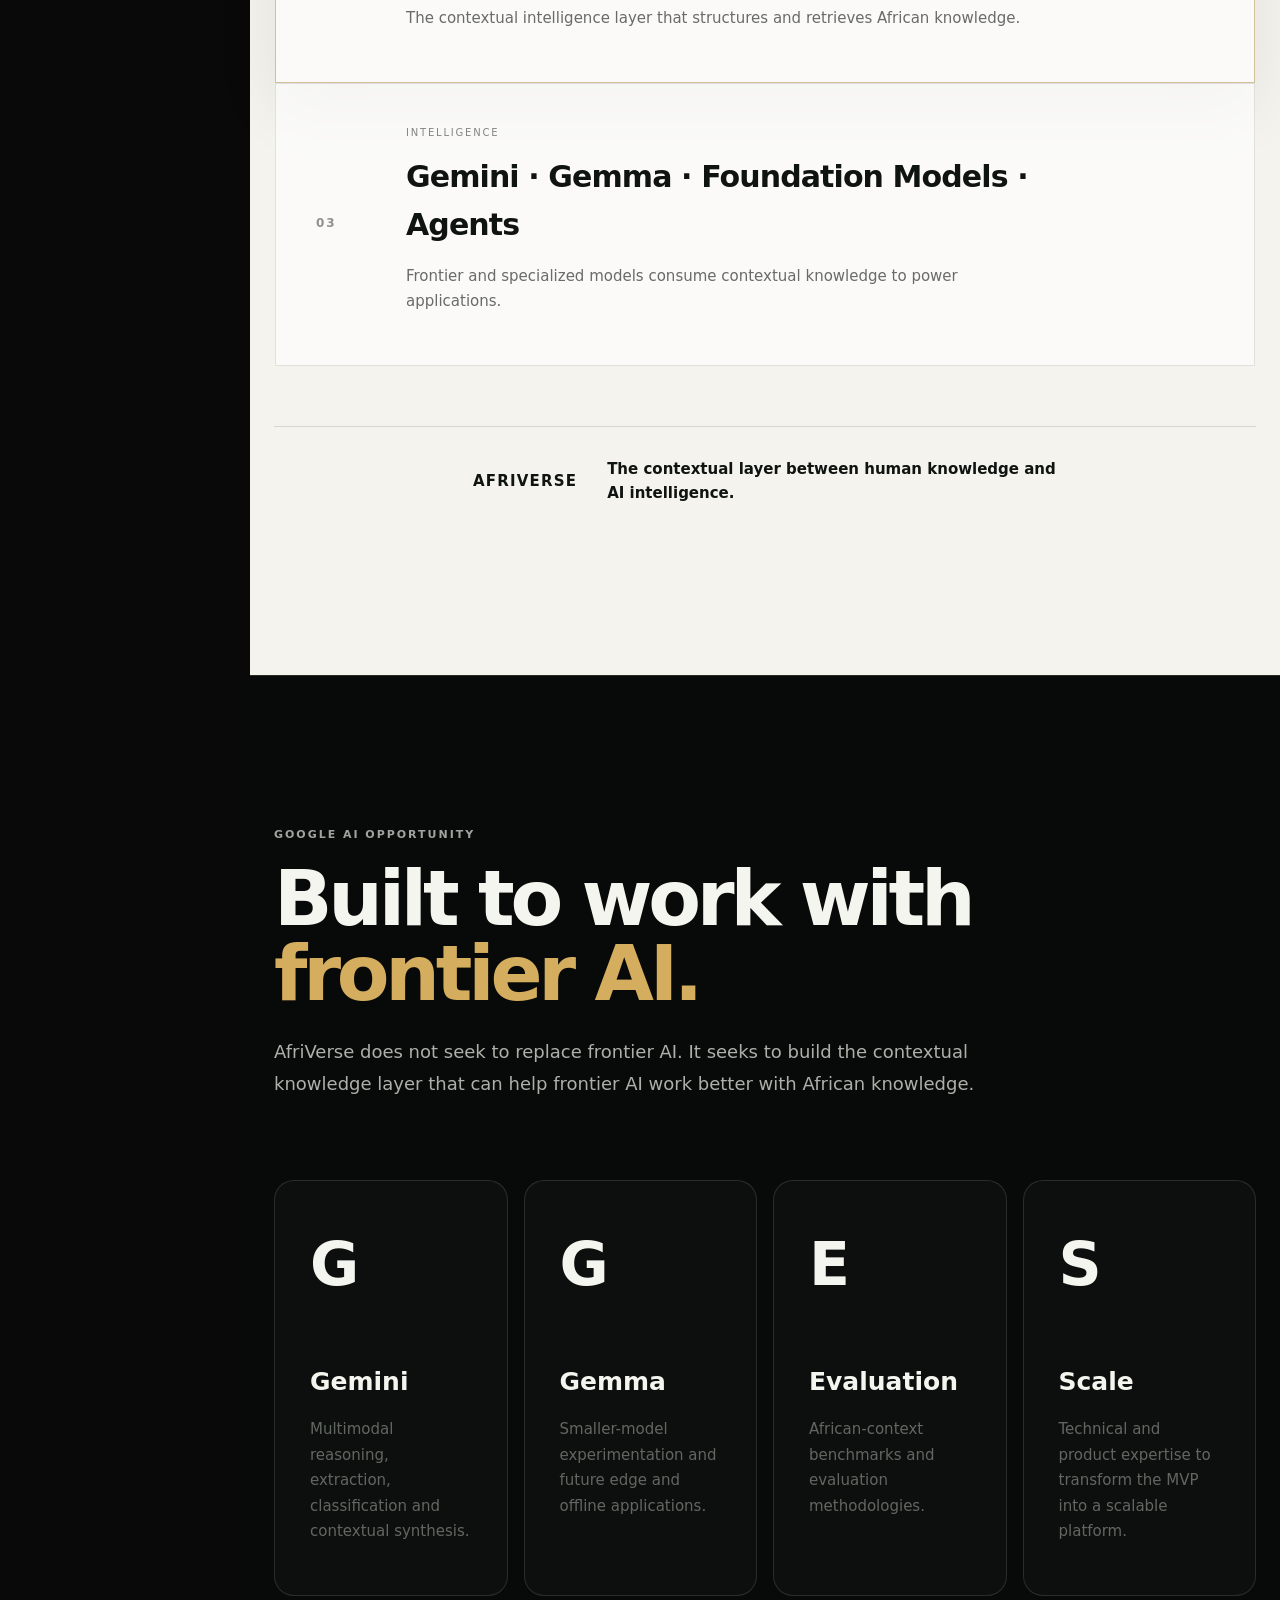
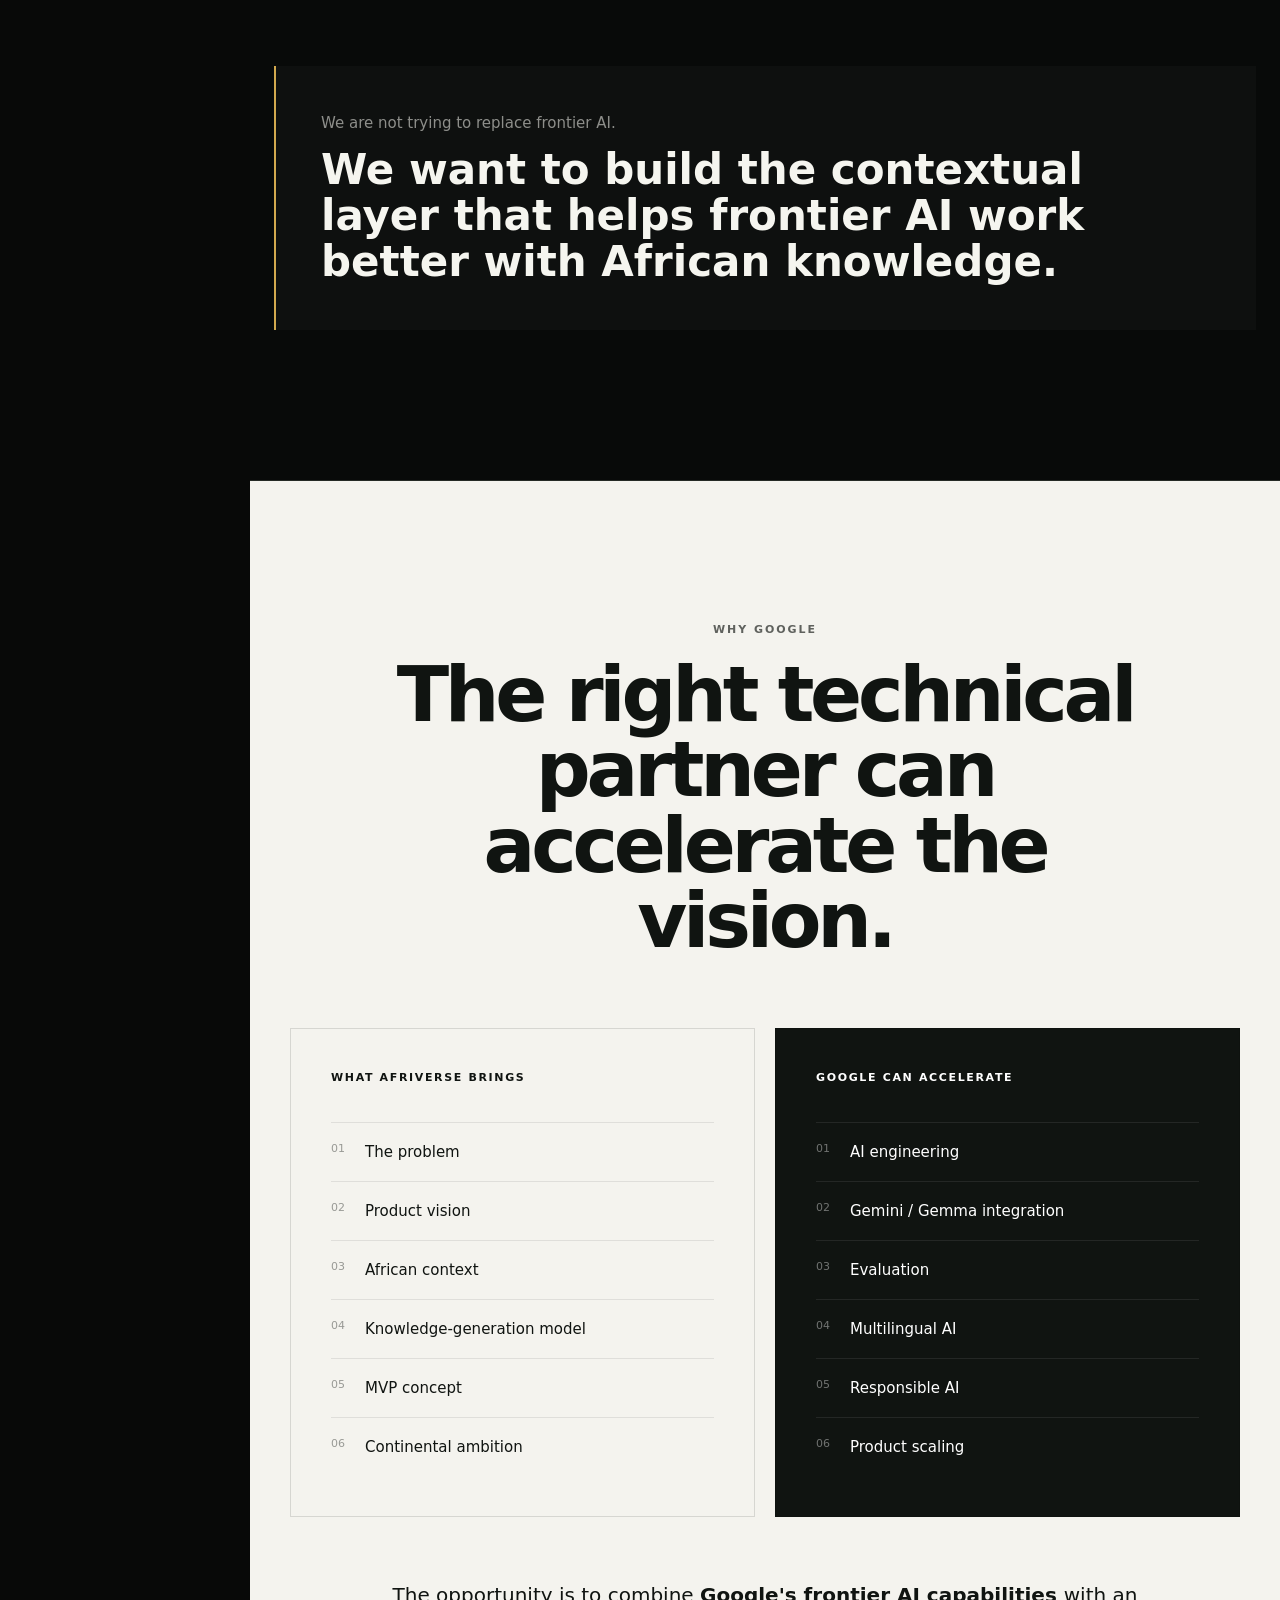
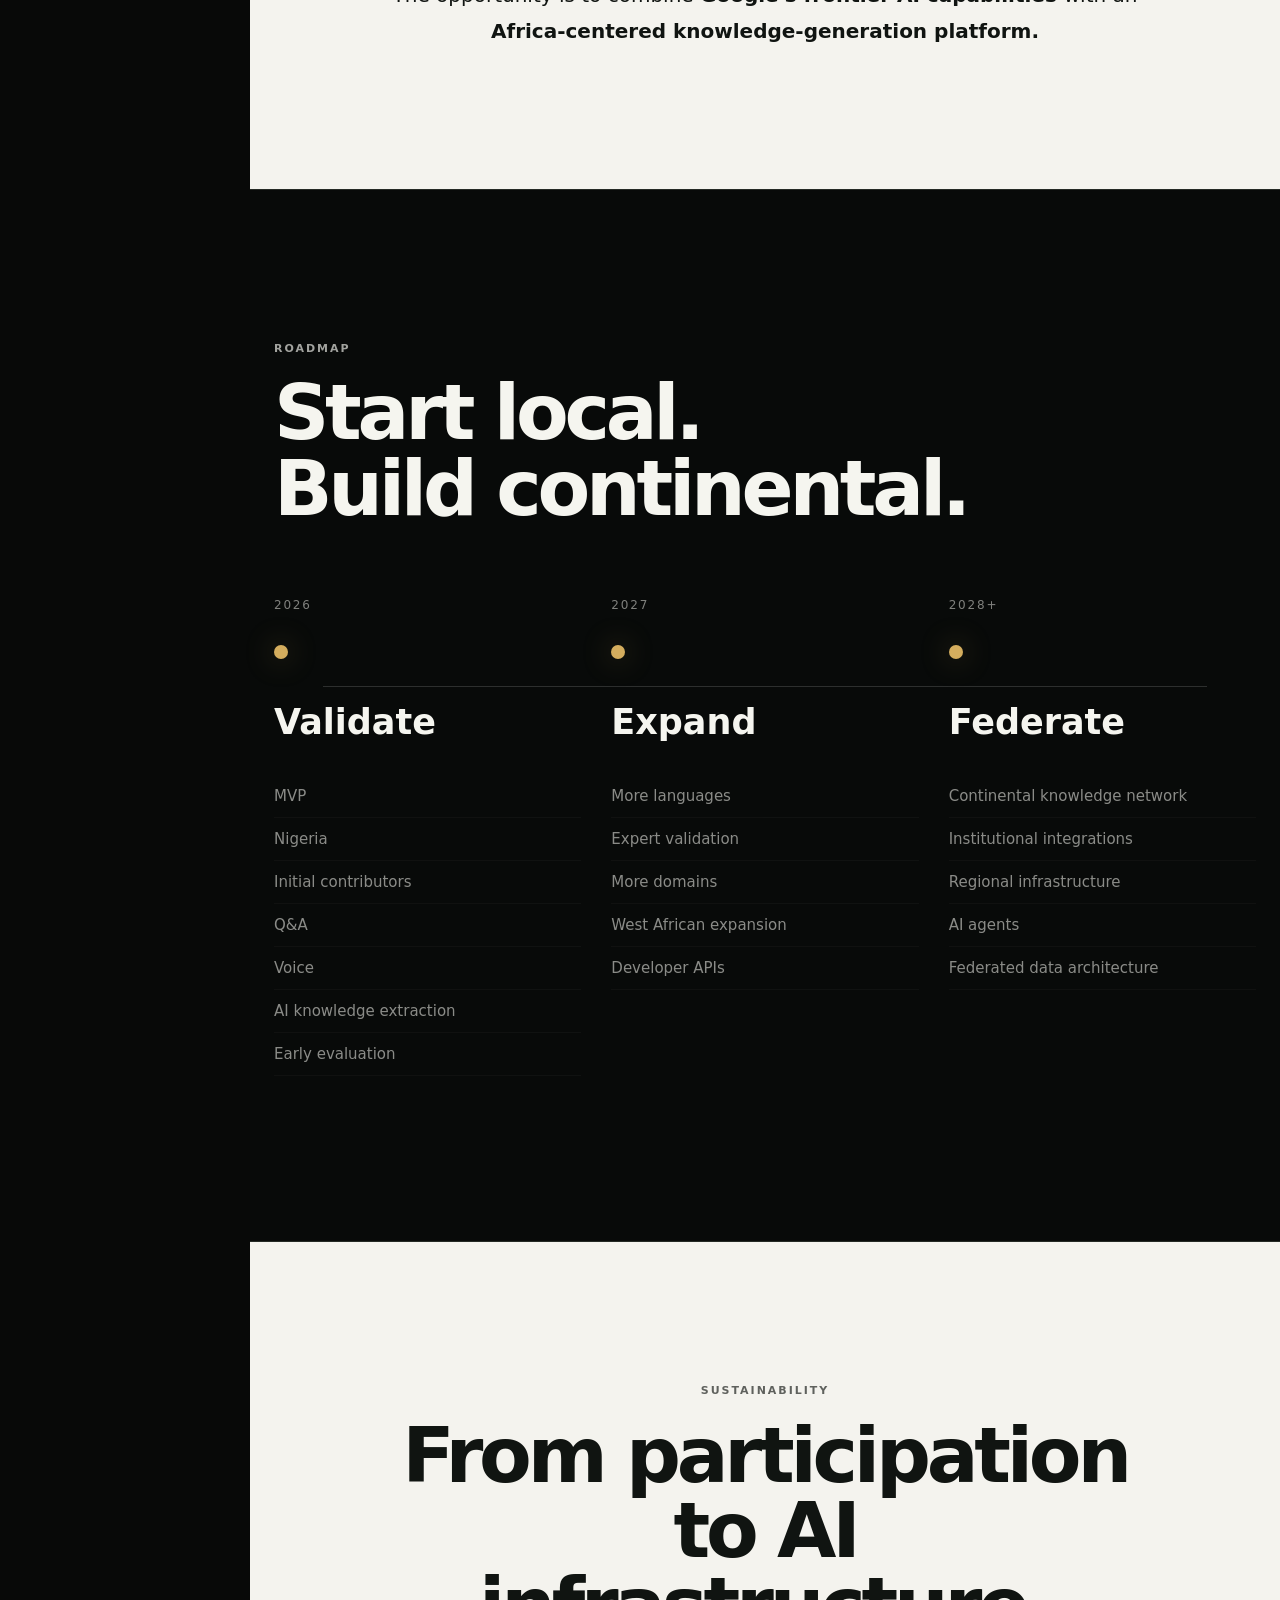
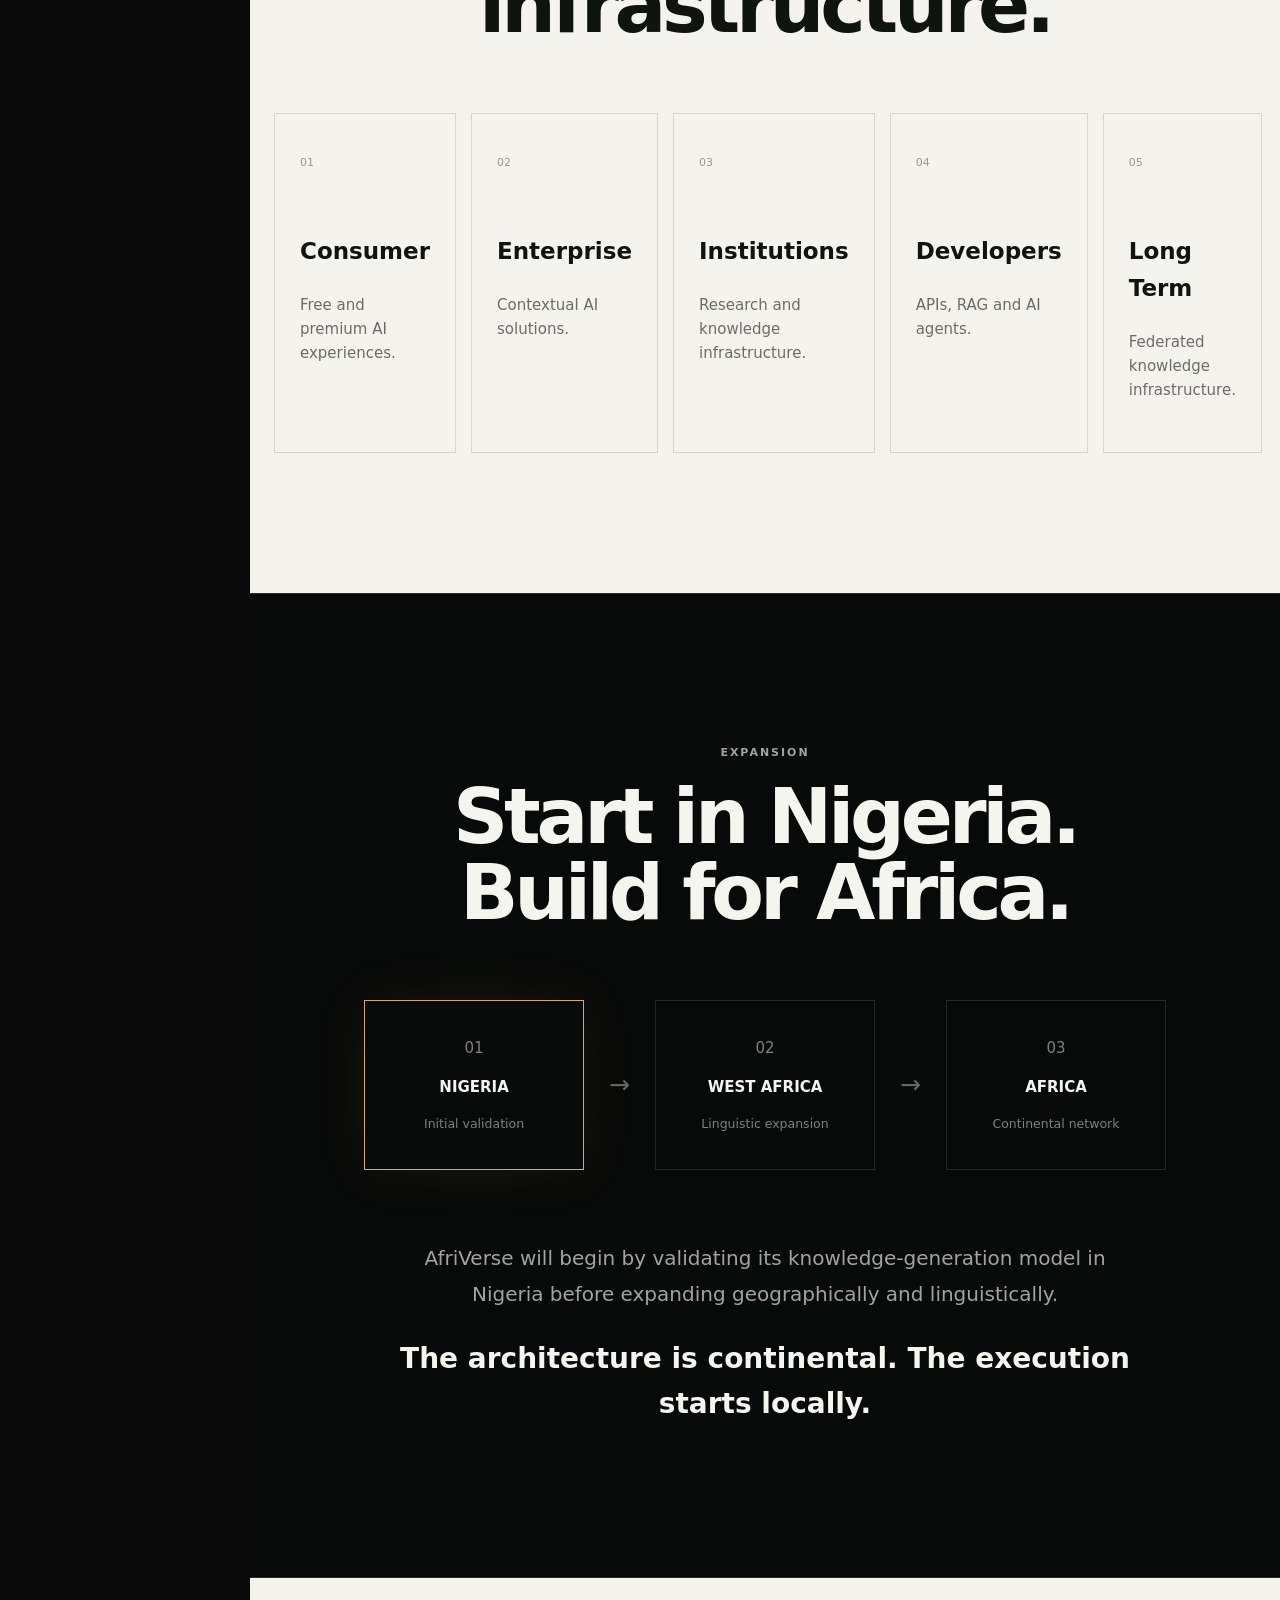
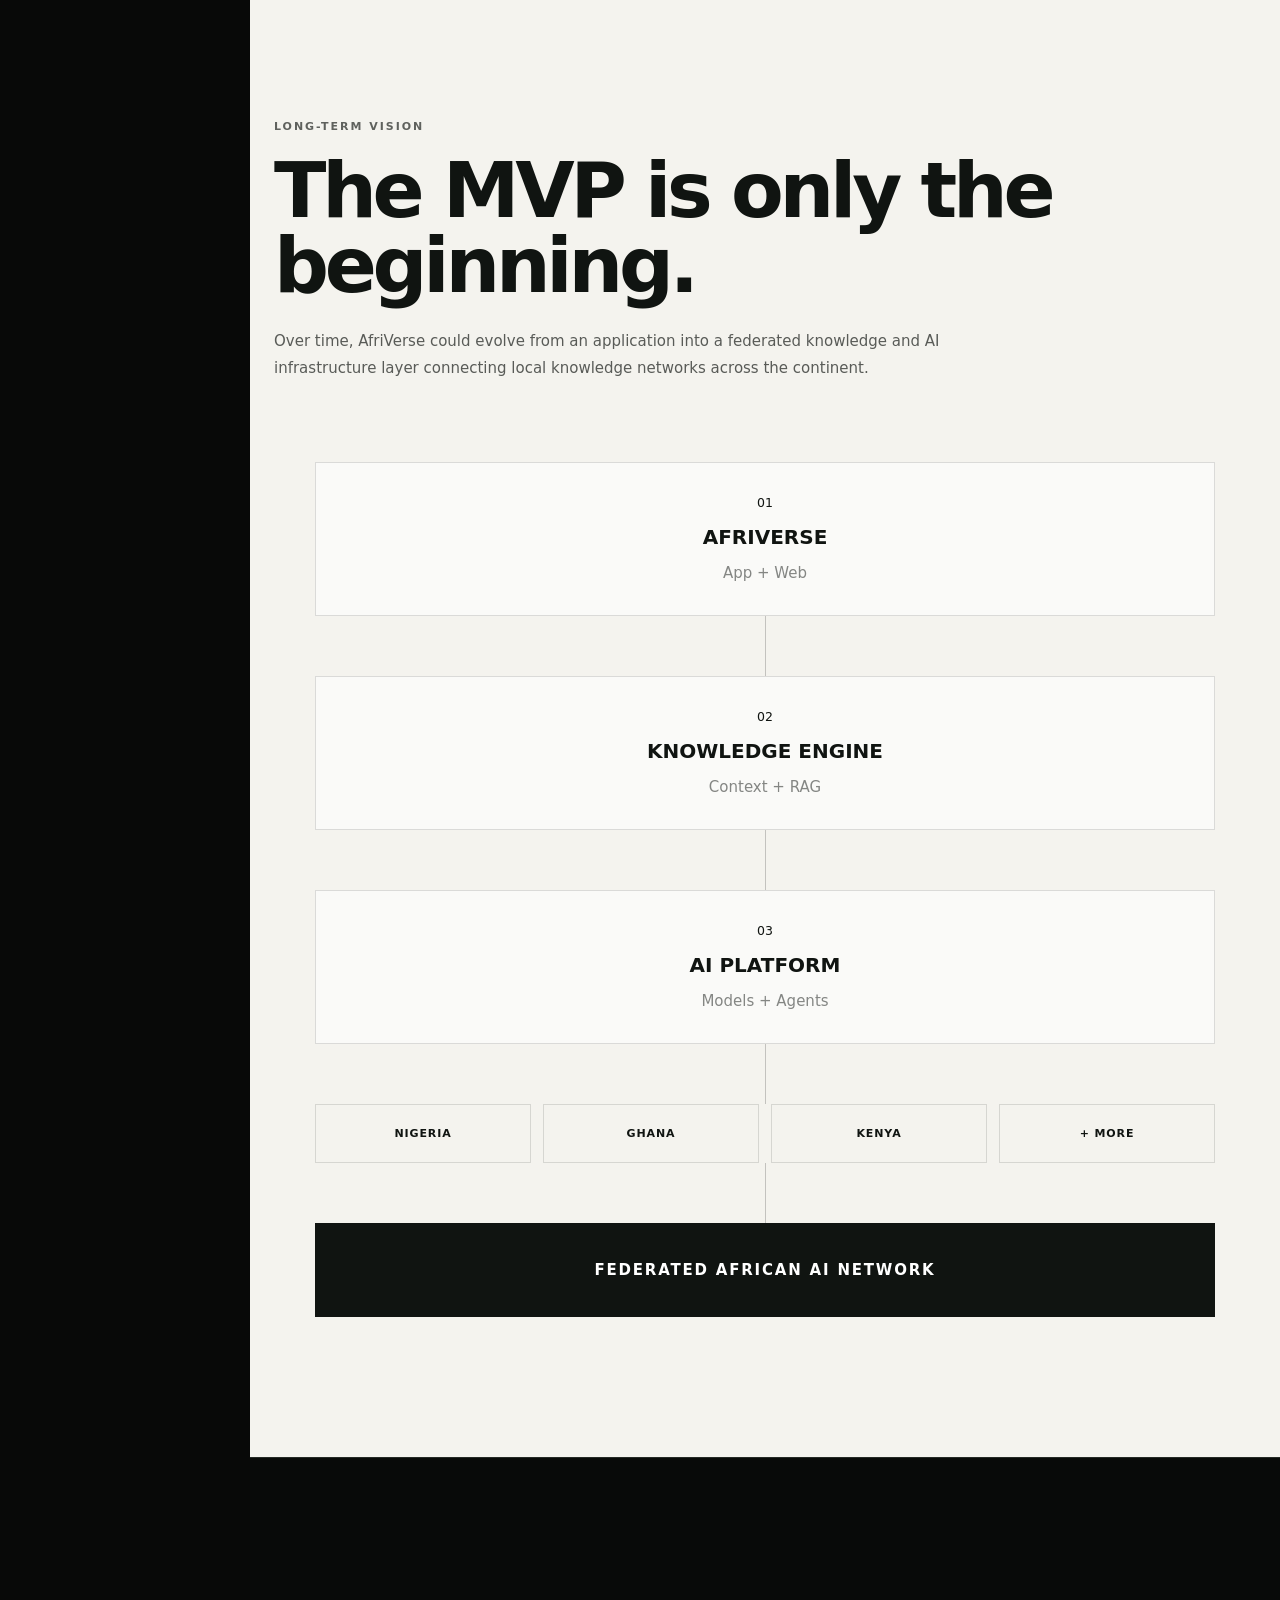
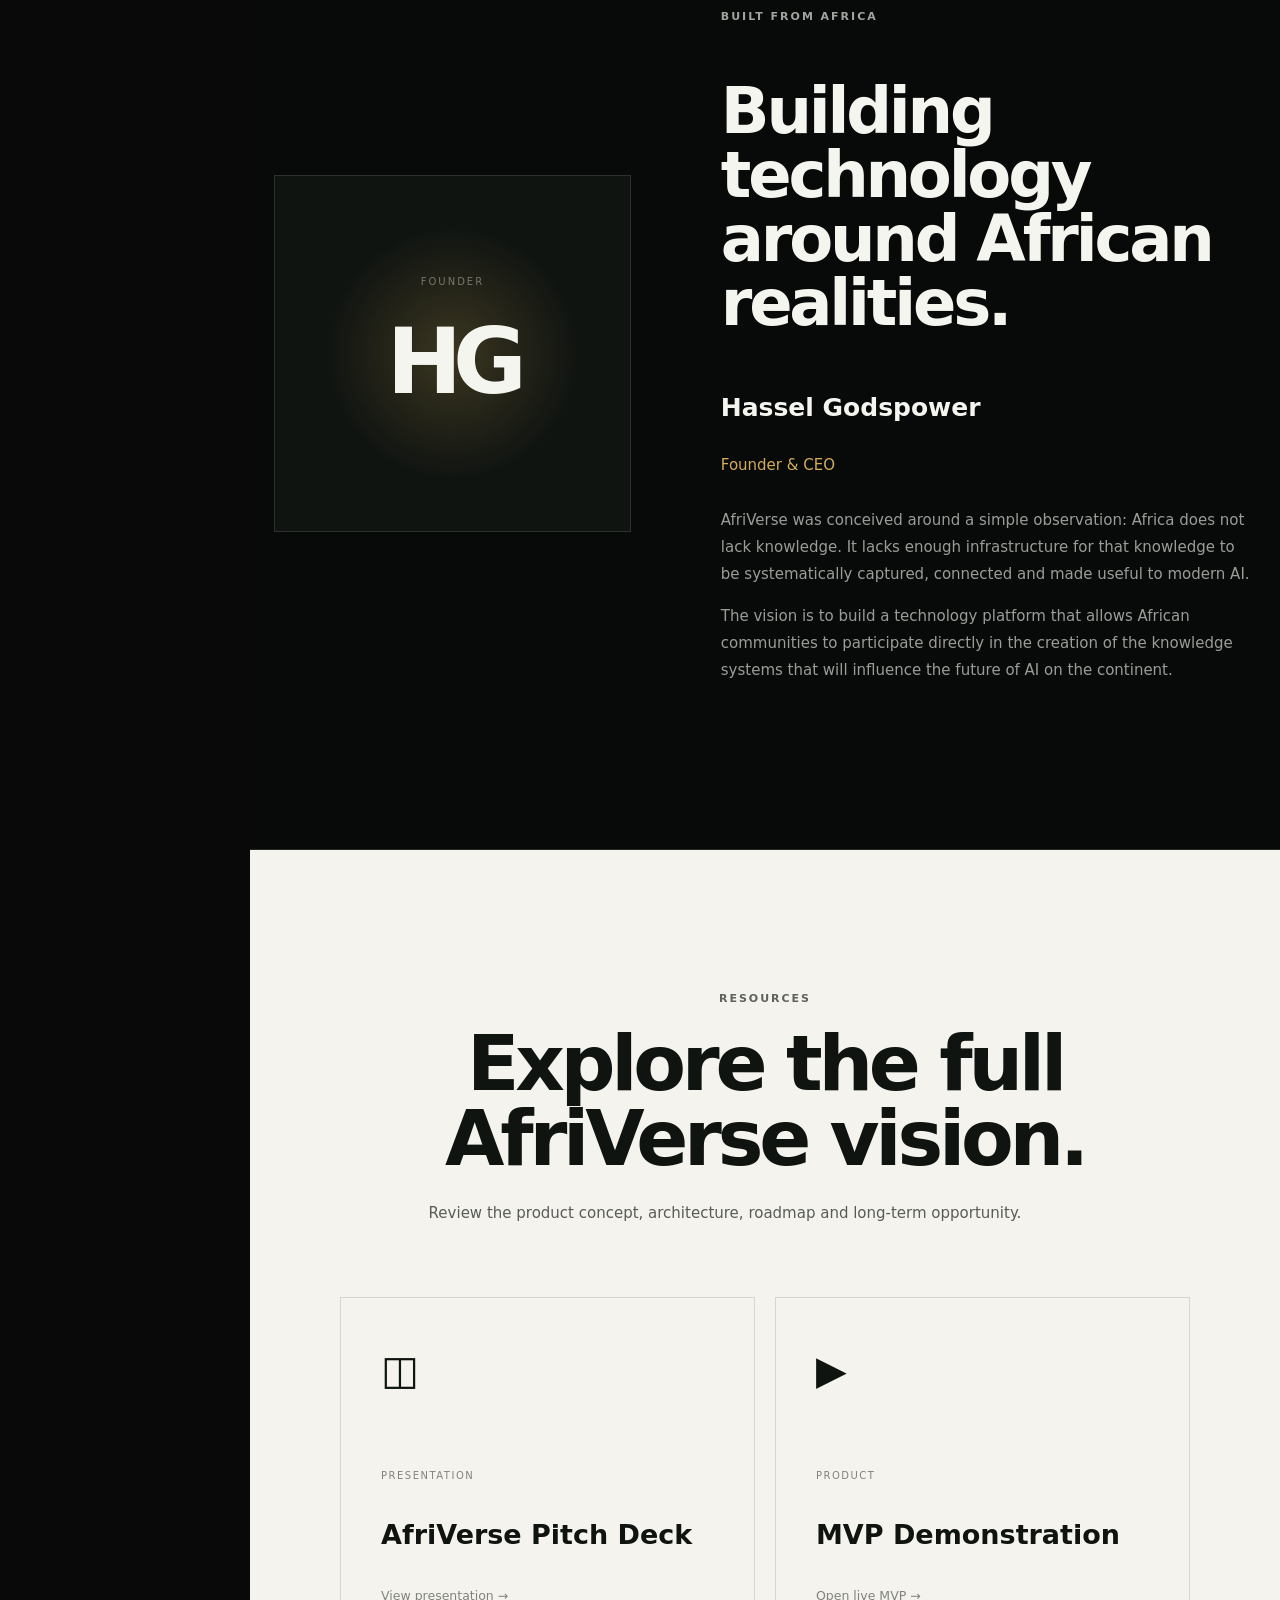
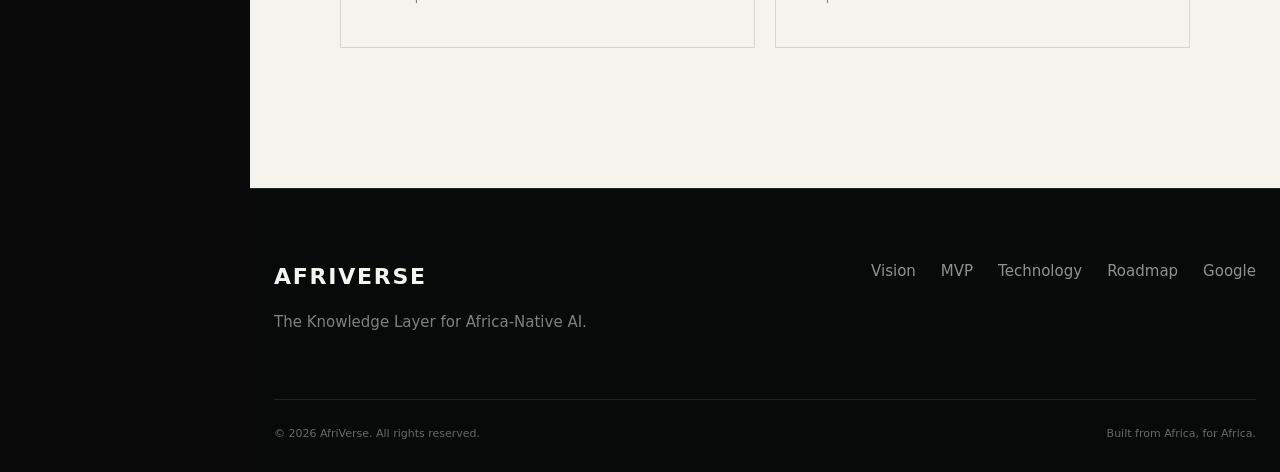
==== commit 29bd58ca: "Update index.html" ====
--- a/index.html
+++ b/index.html
@@ -486,7 +486,7 @@
         <div class="hero-visual">
 
             <img
-                src="assets/hero-afriverse.jpg"
+                src="assets/hero-afriverse.png"
                 alt="African knowledge and artificial intelligence"
                 class="hero-image"
             >
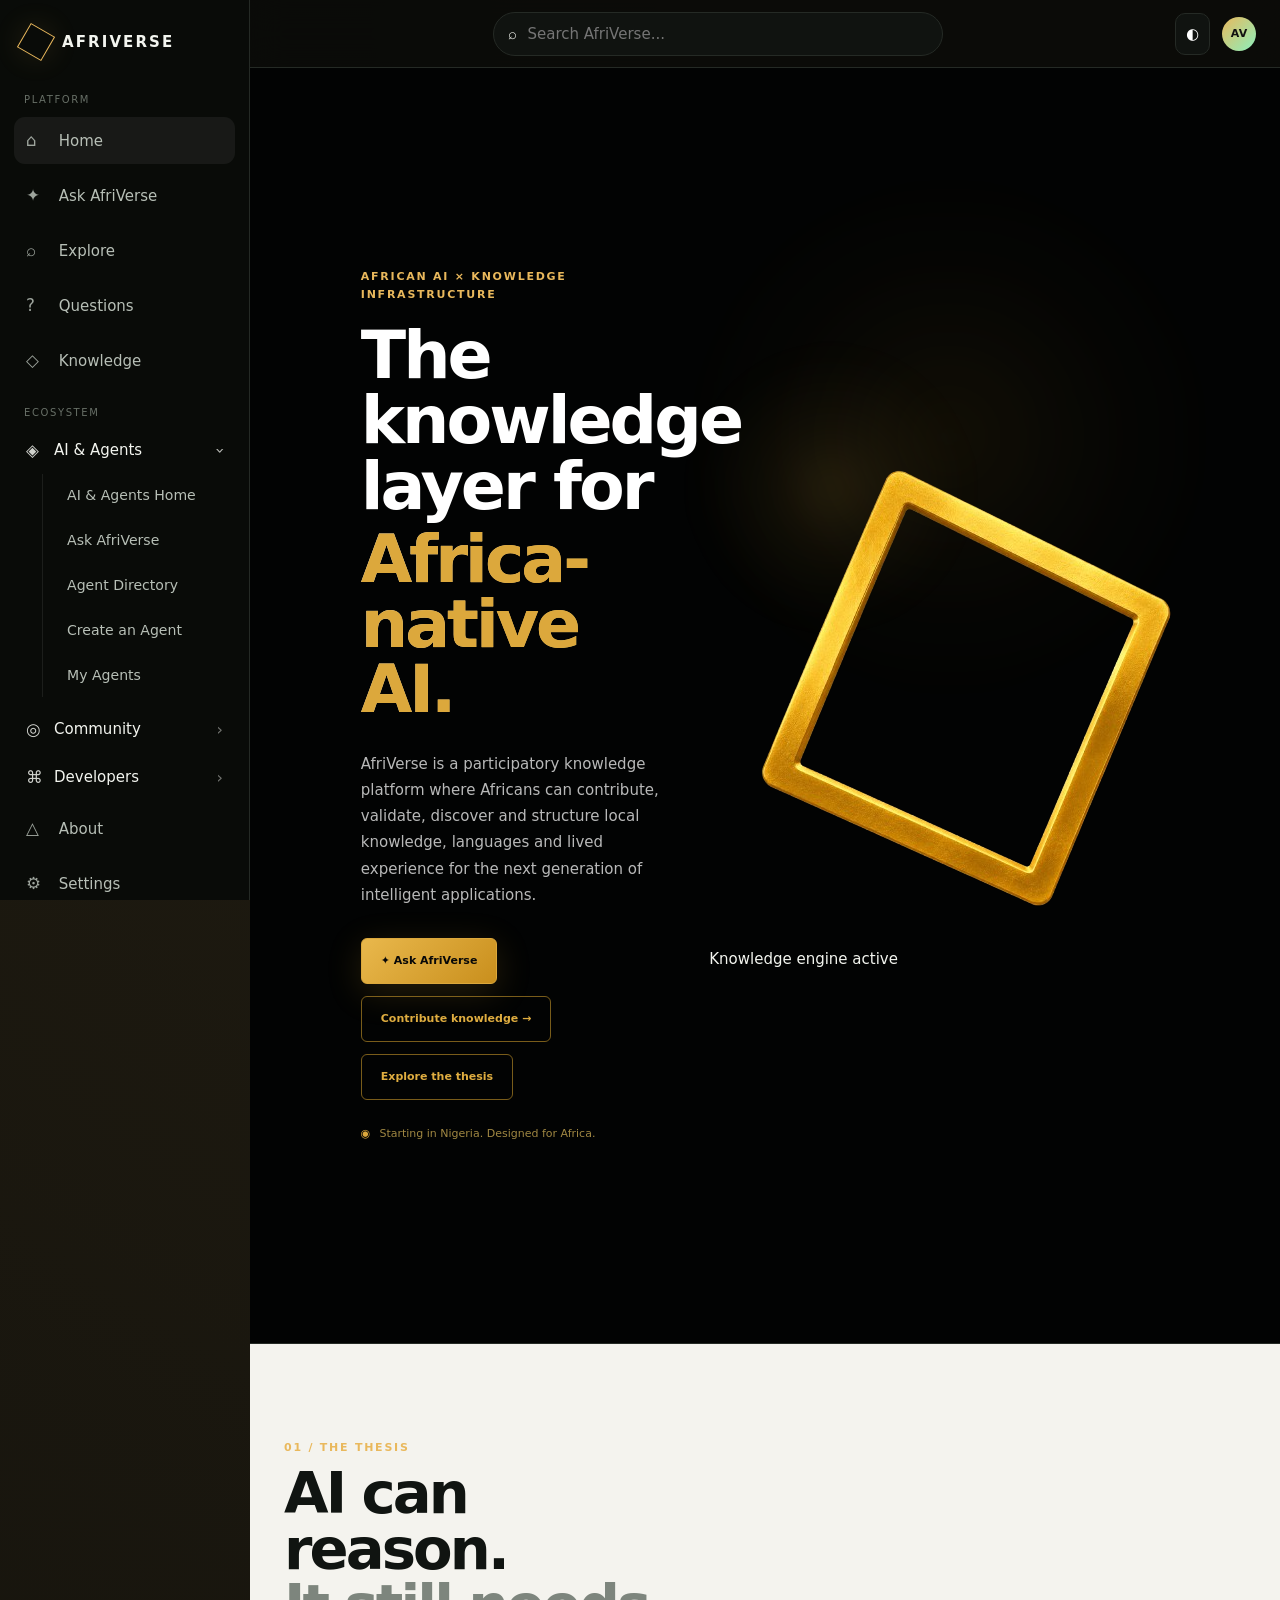
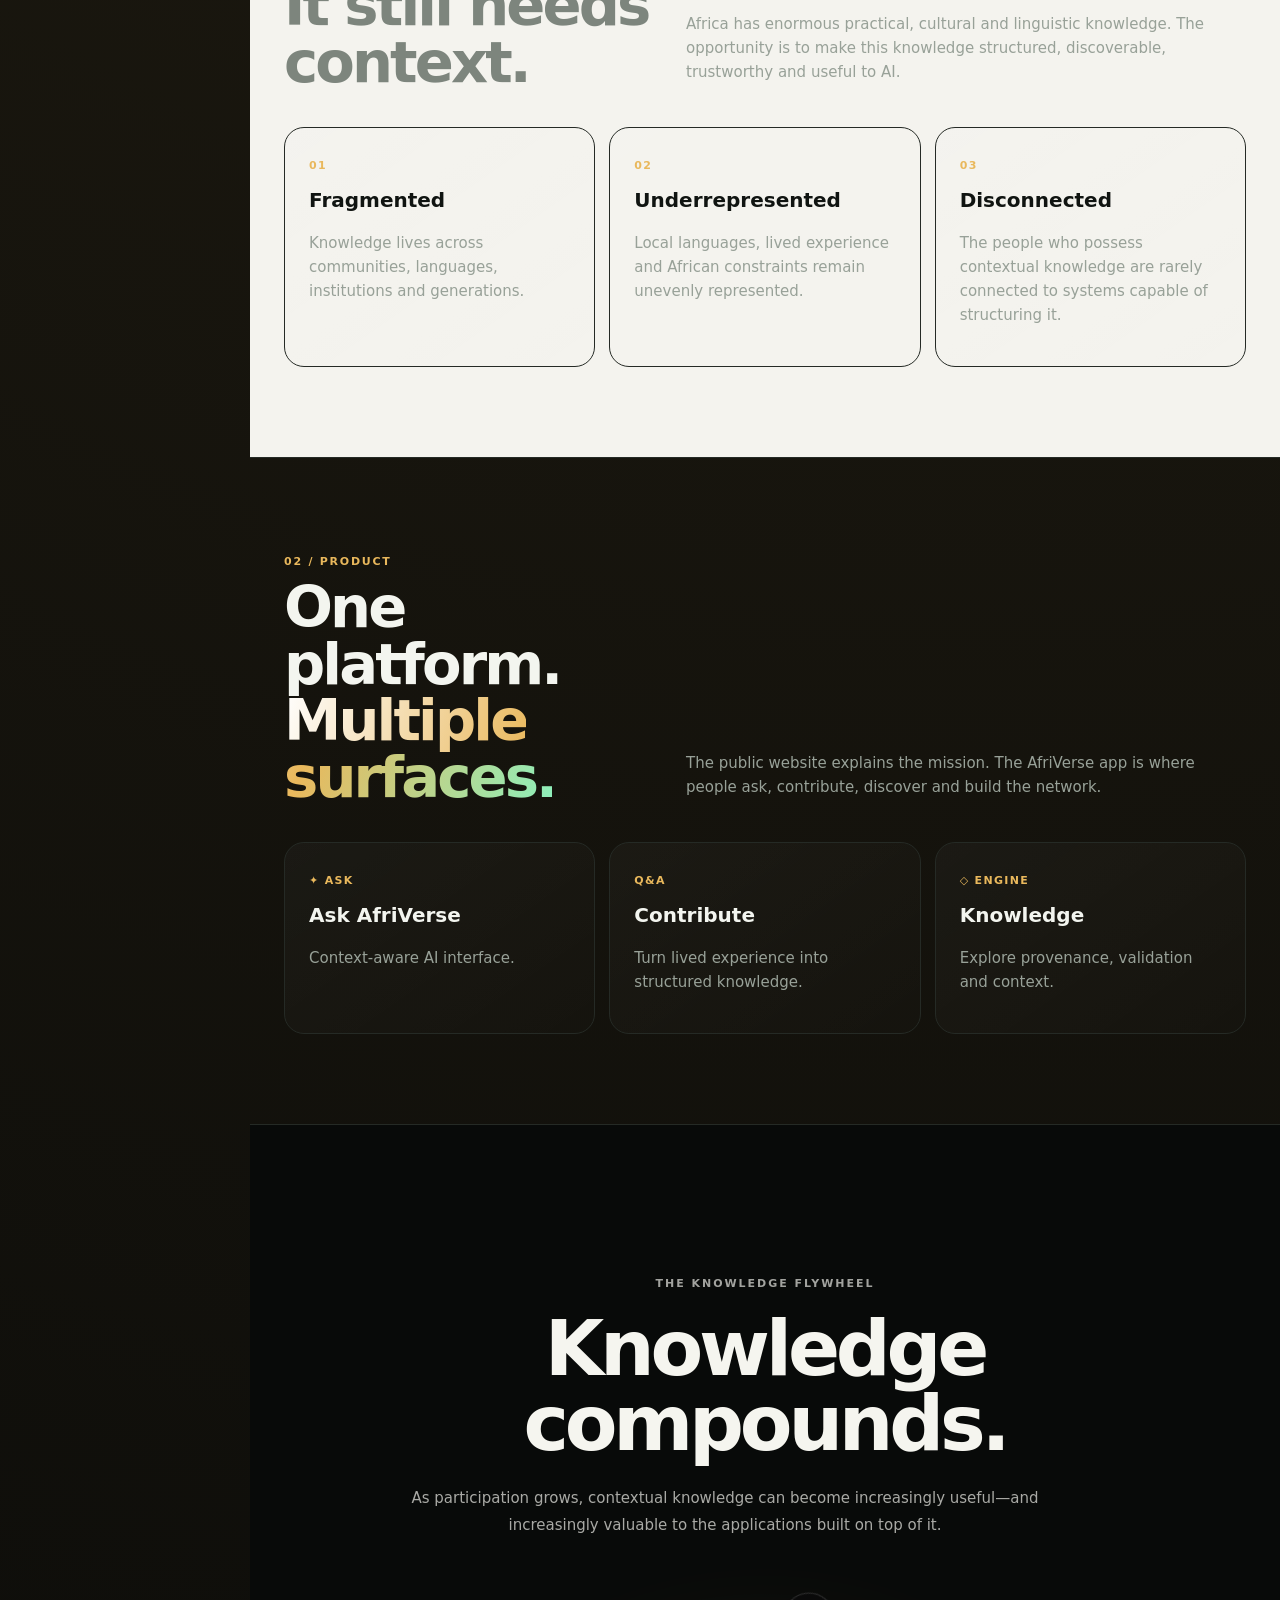
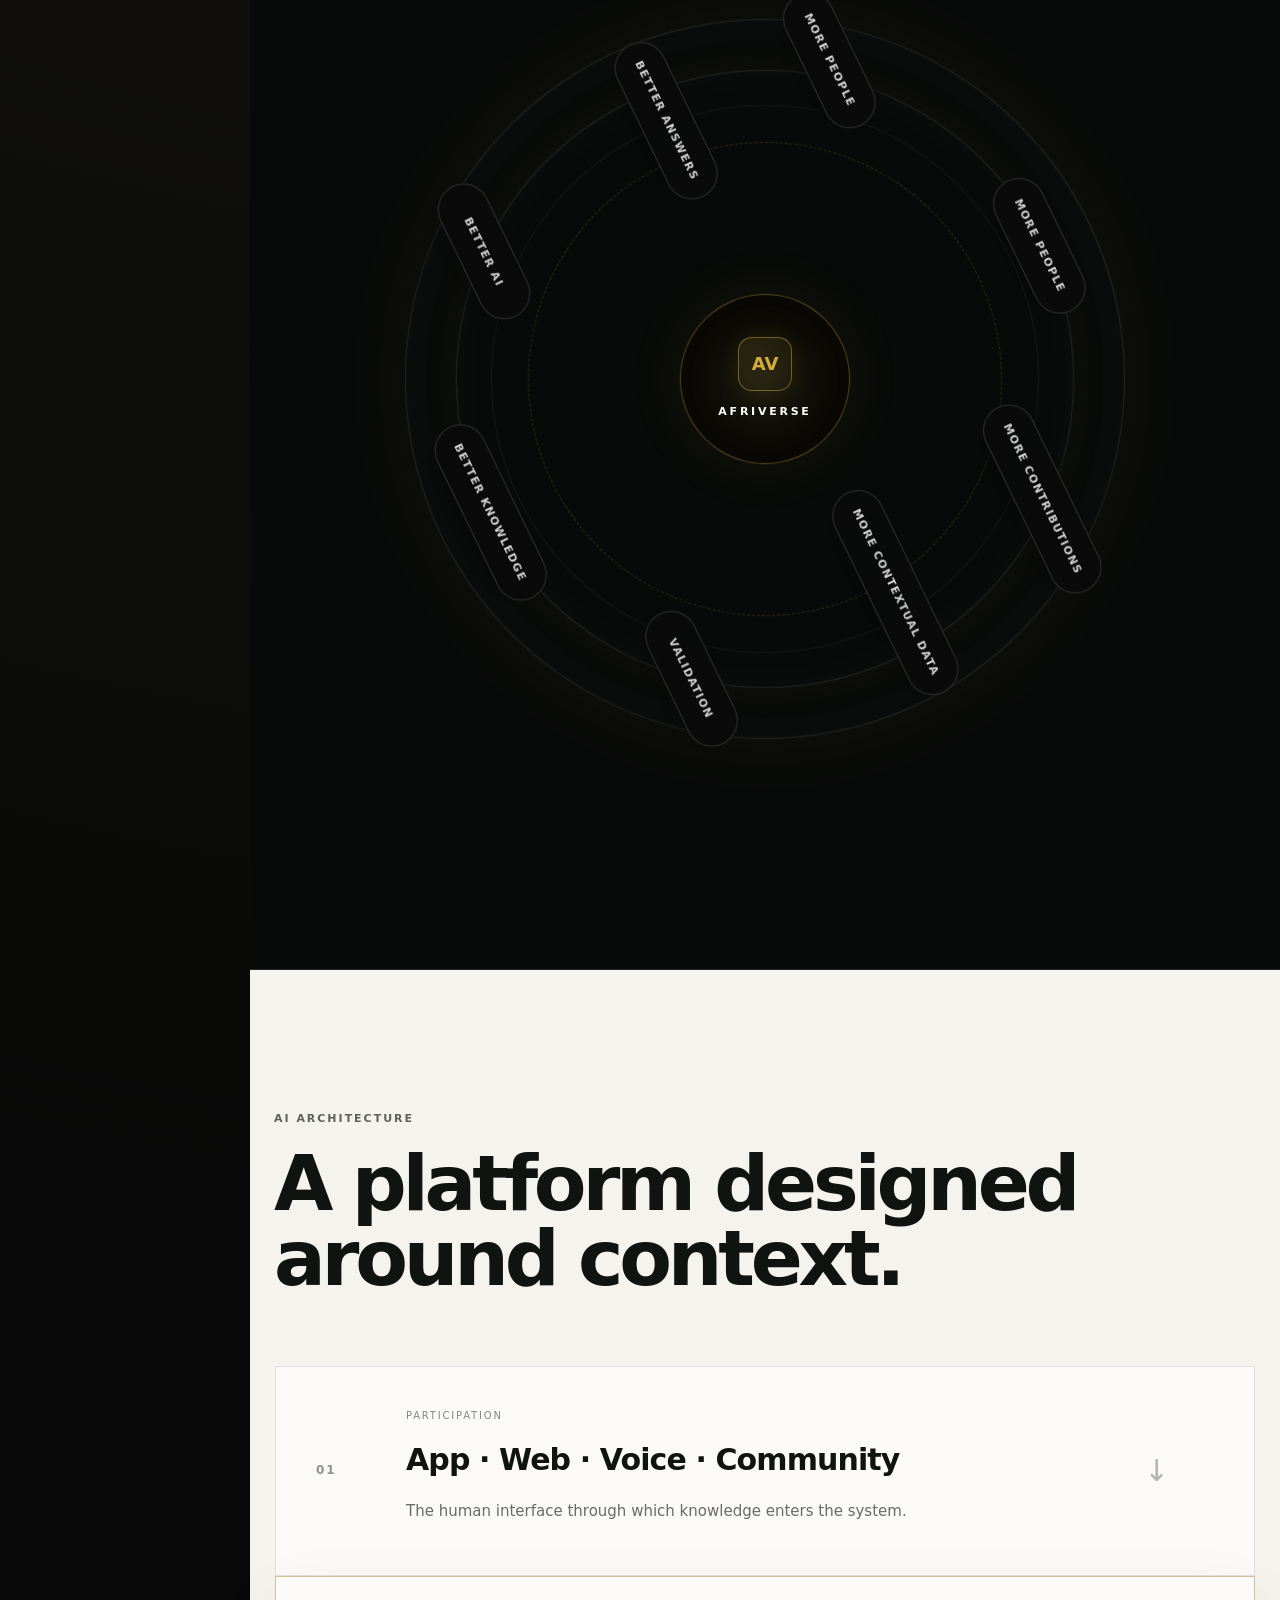
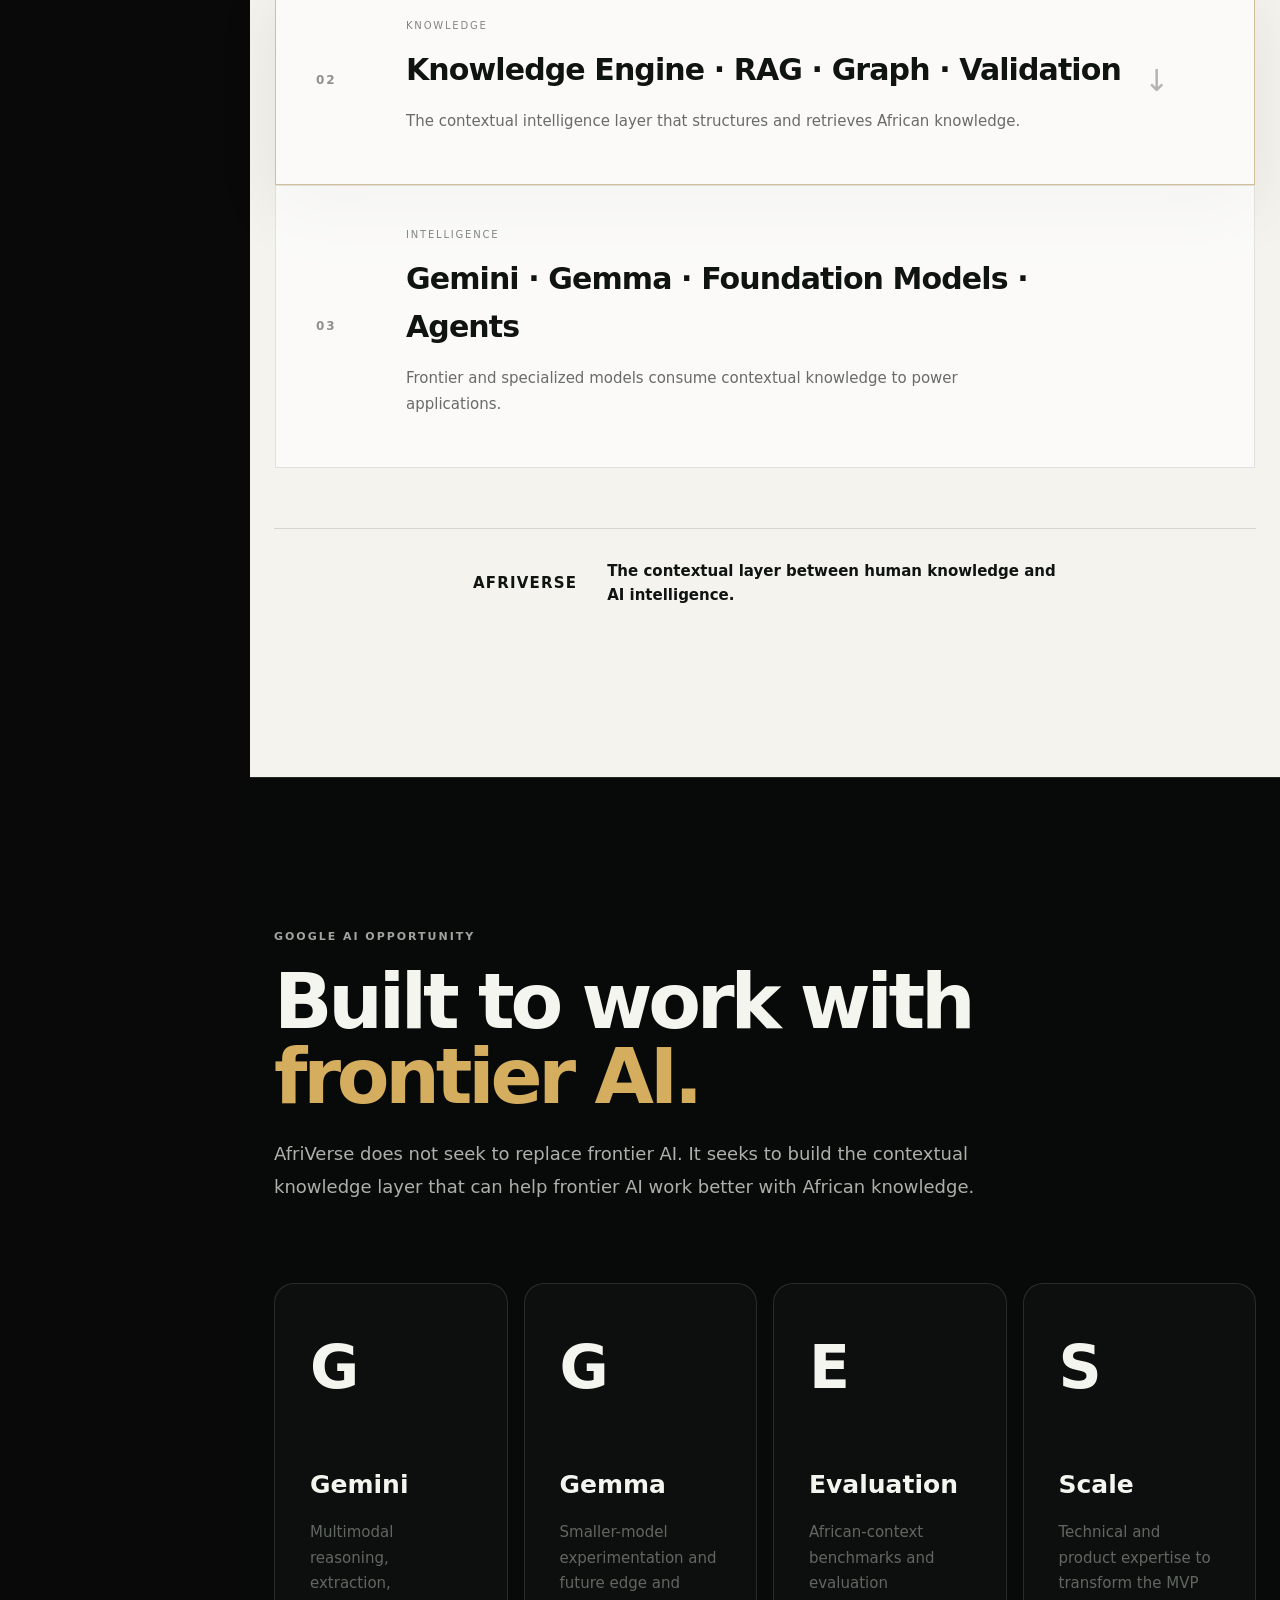
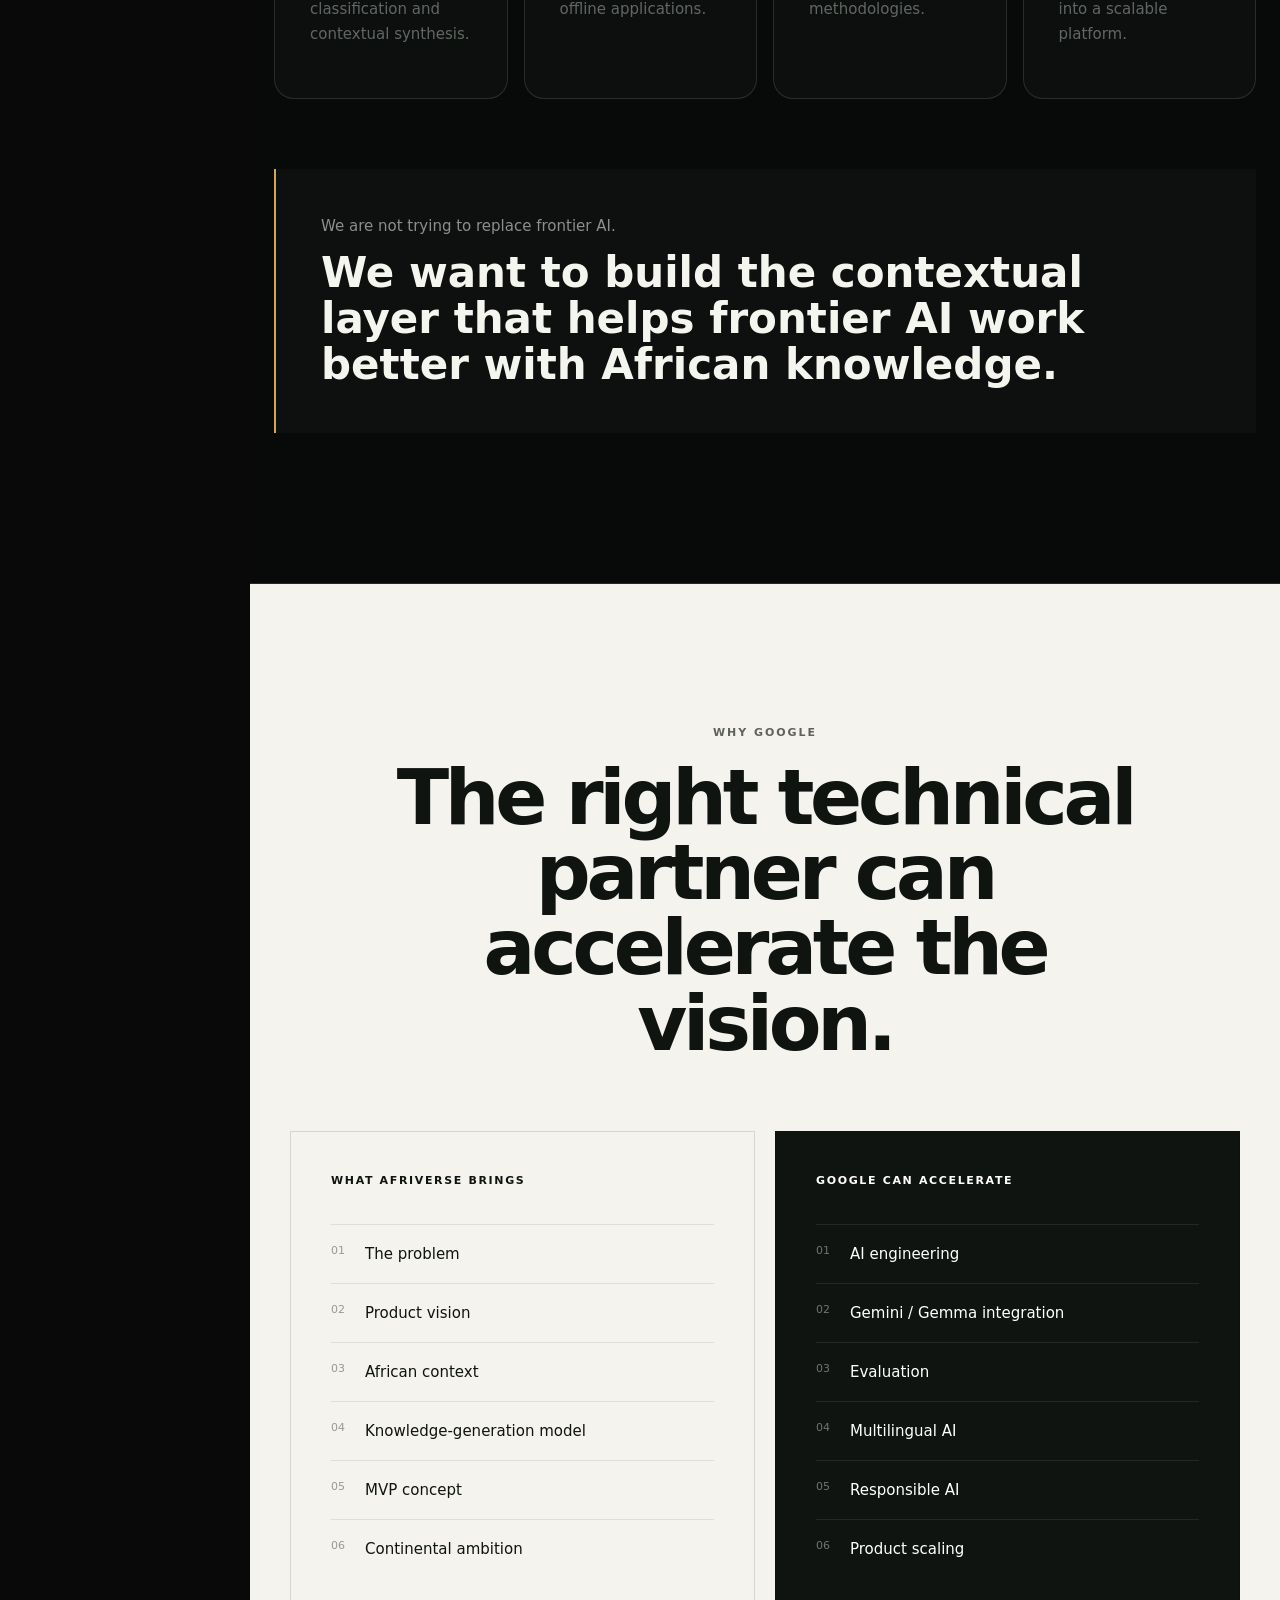
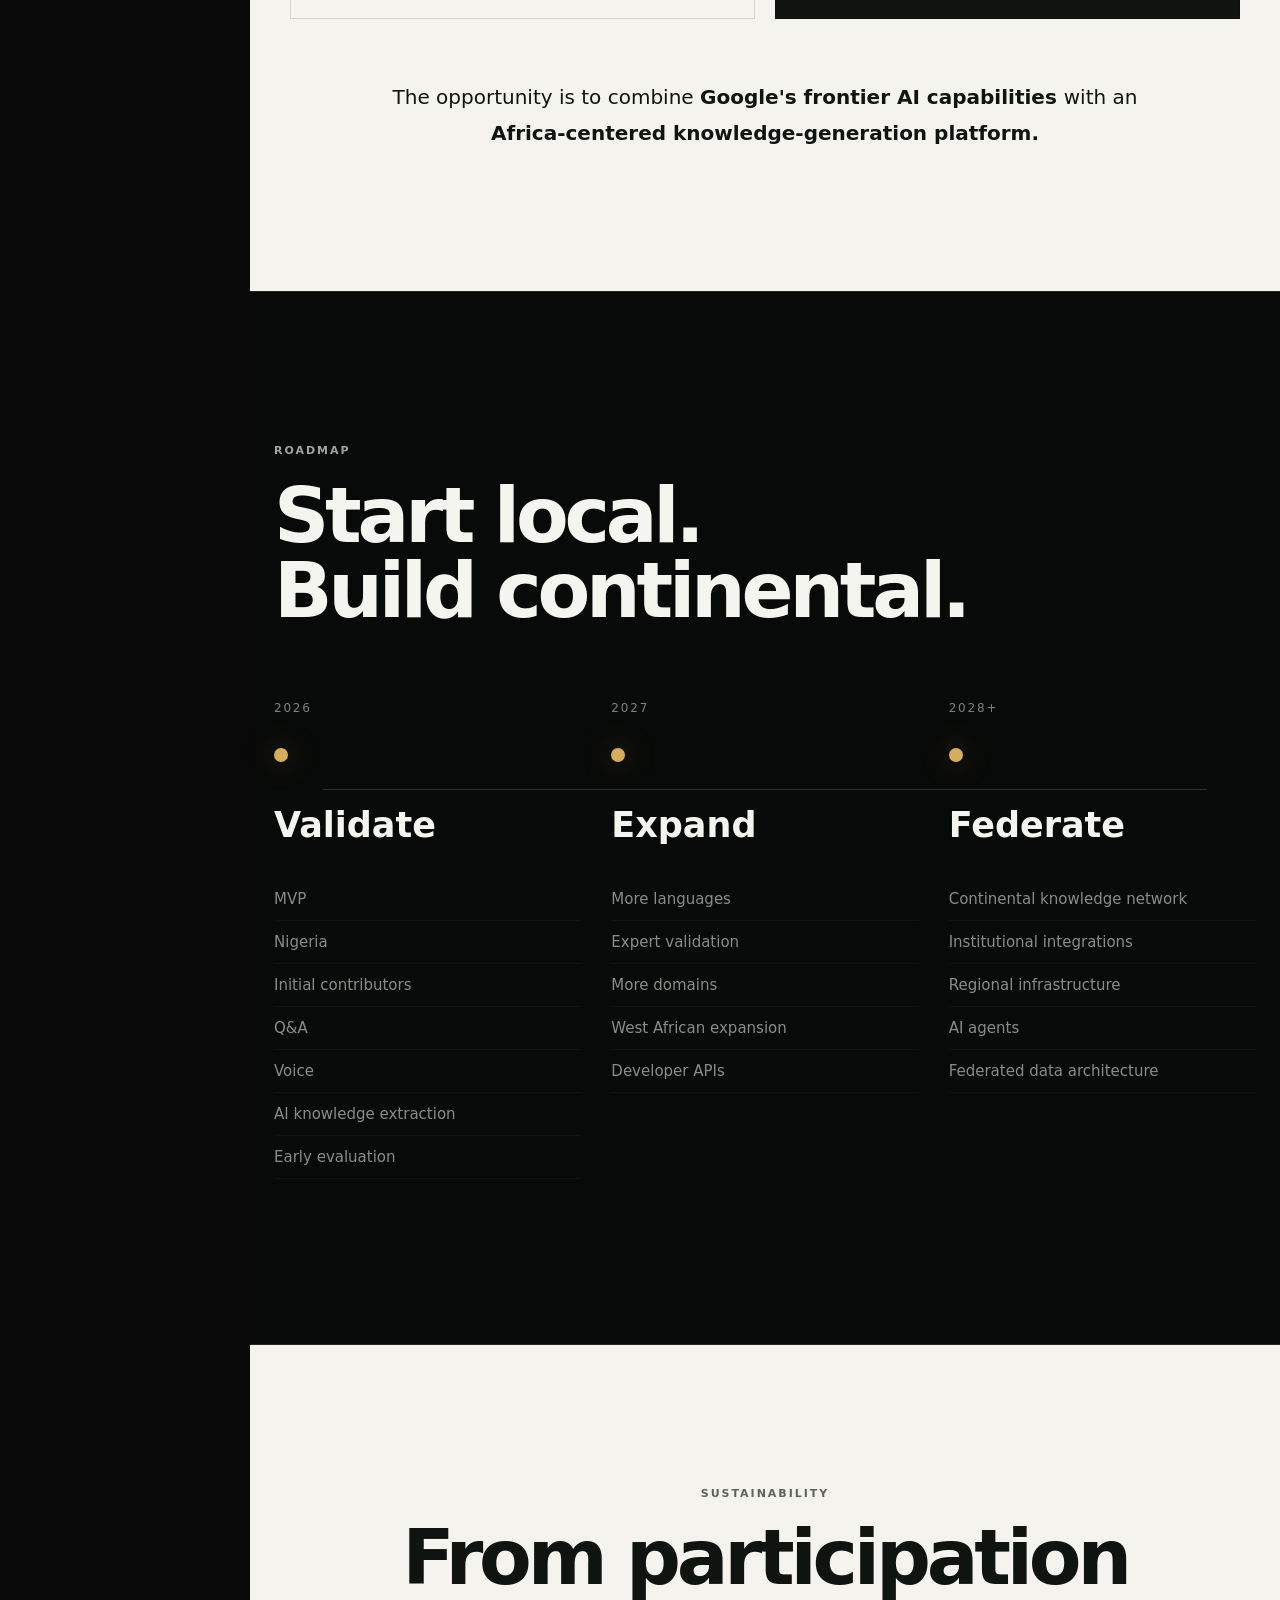
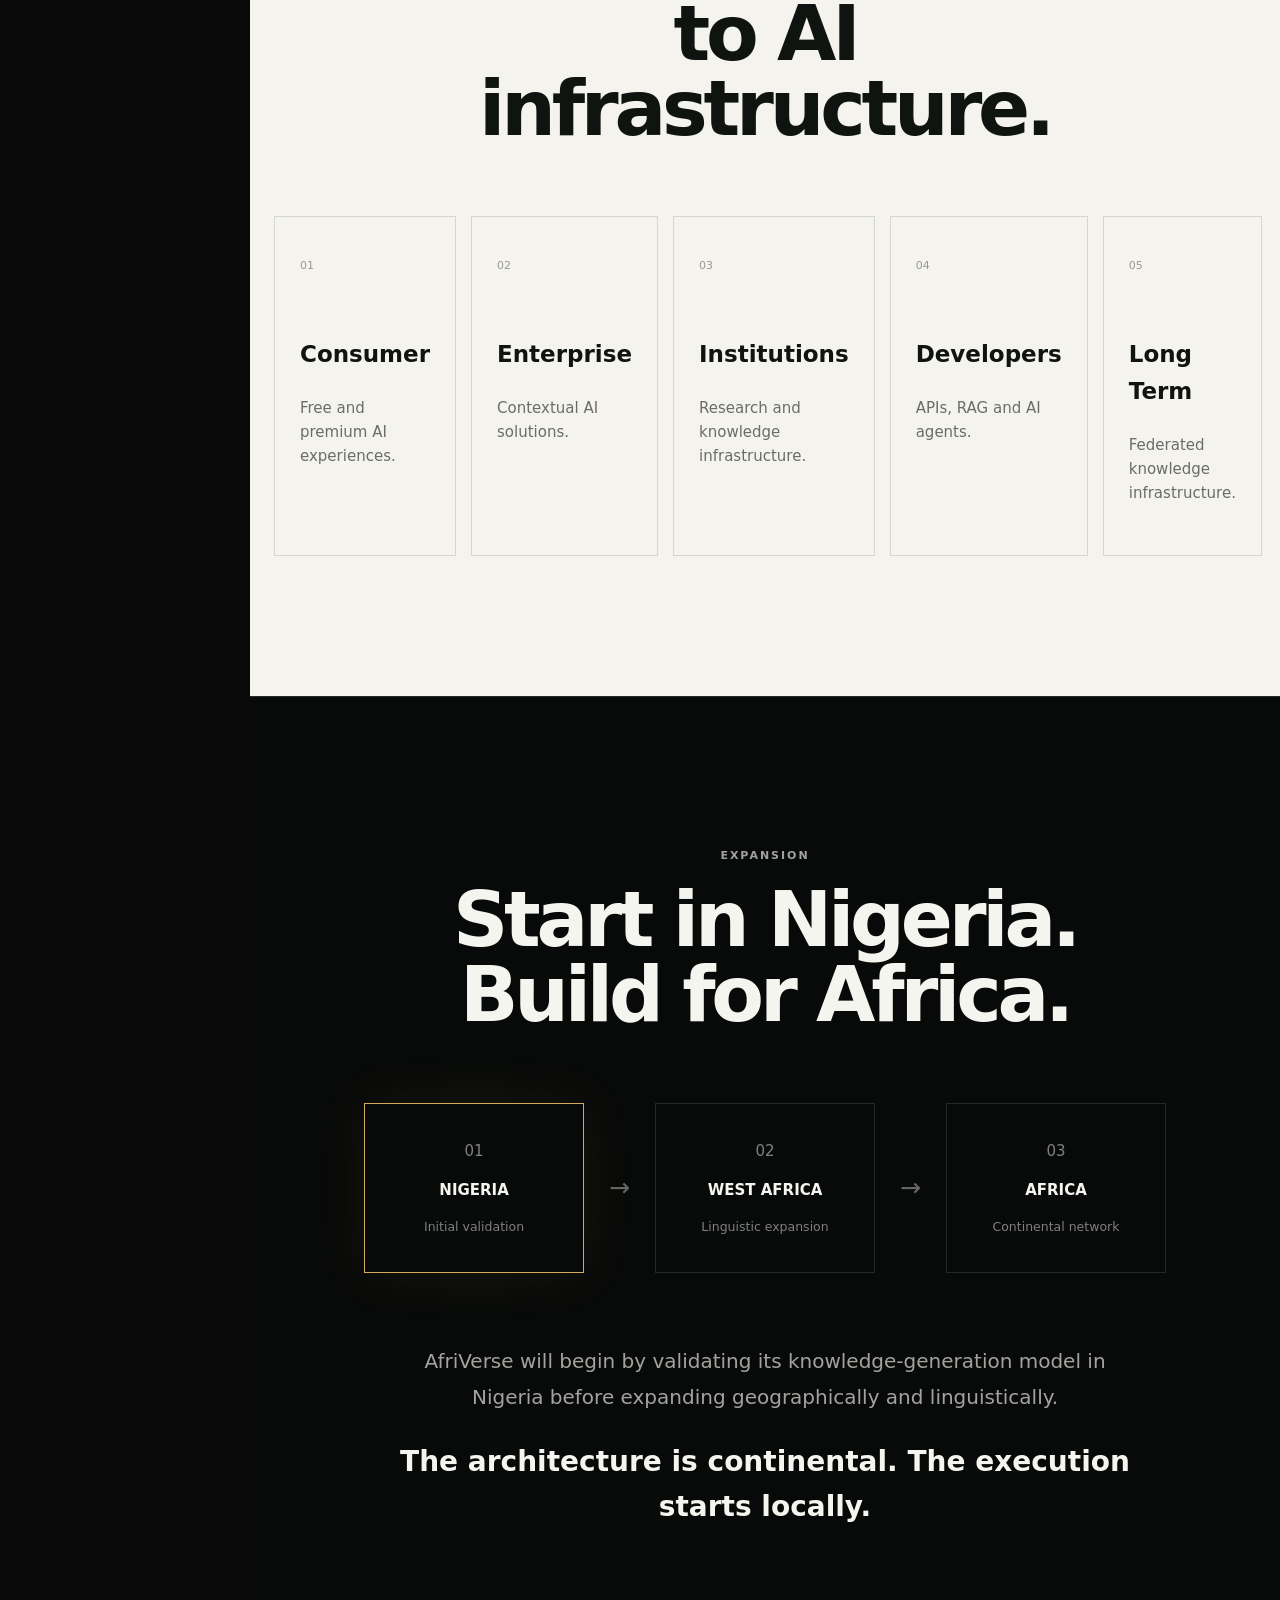
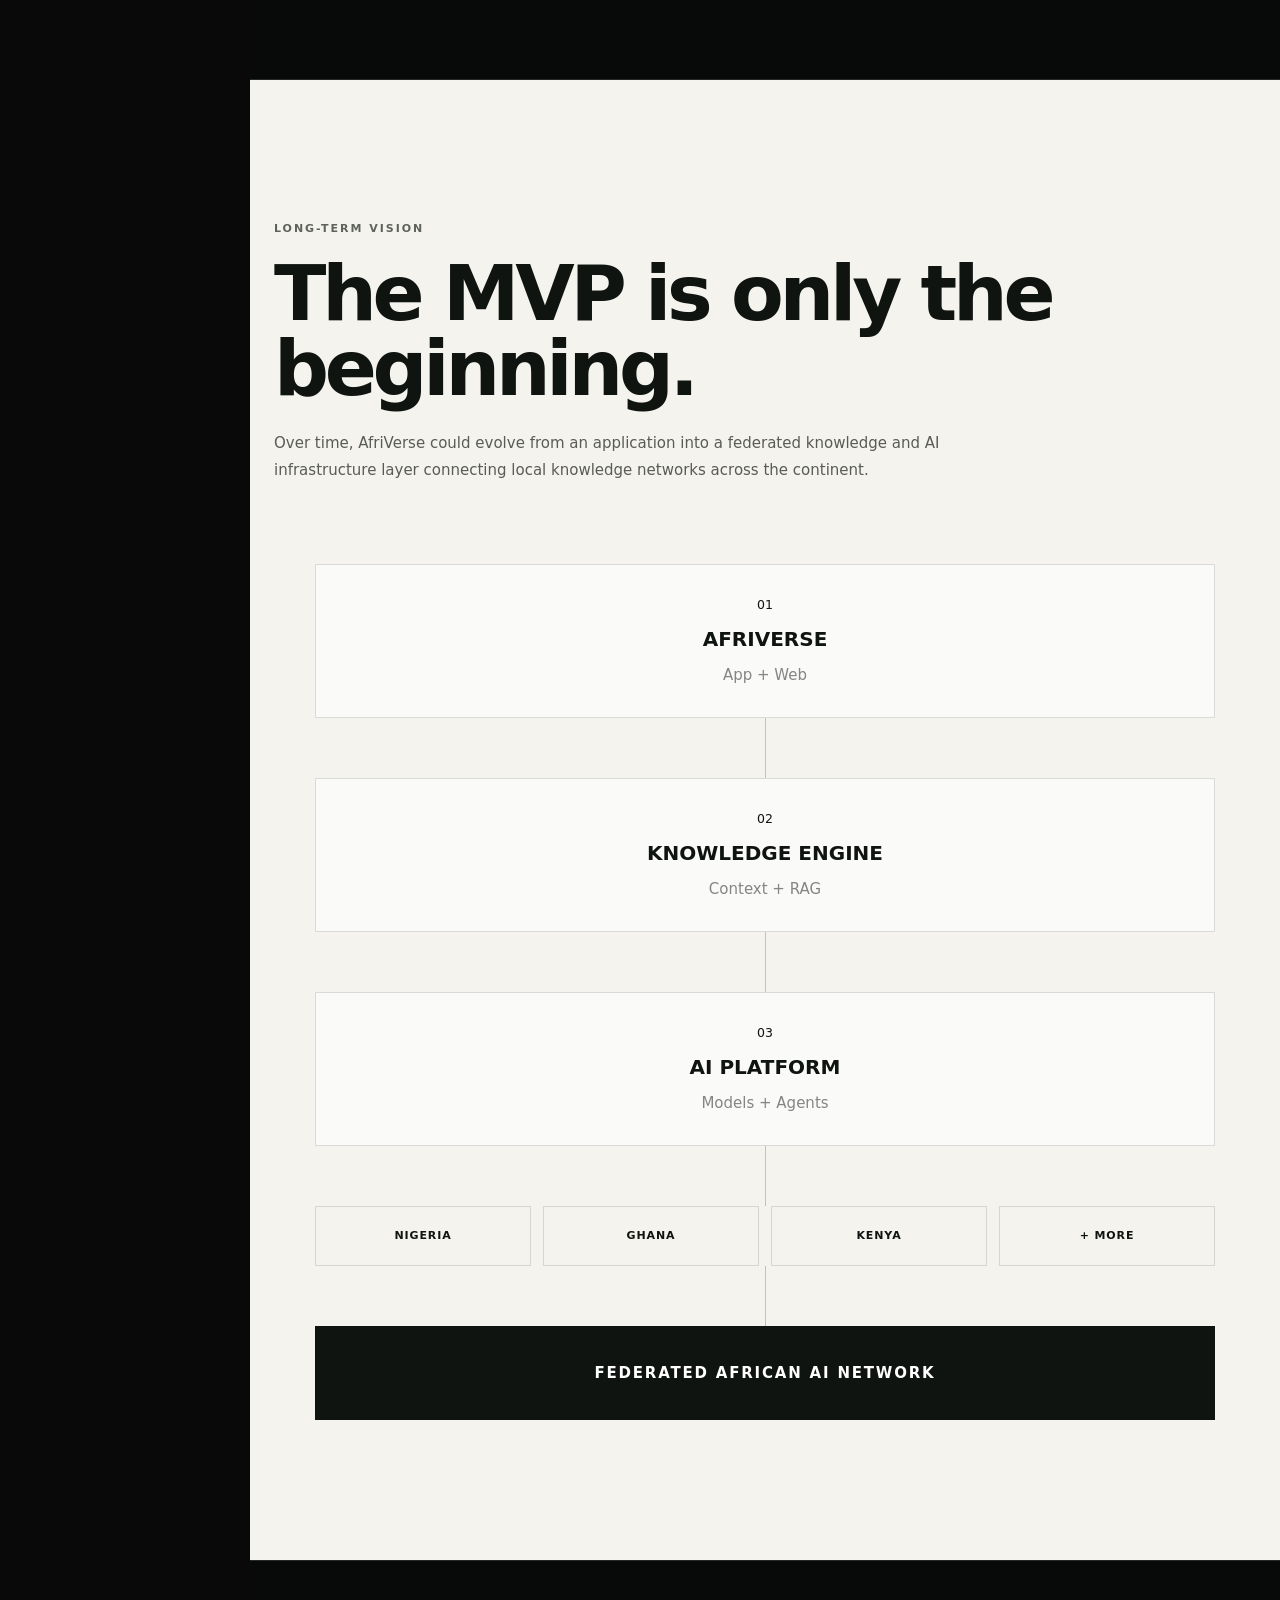
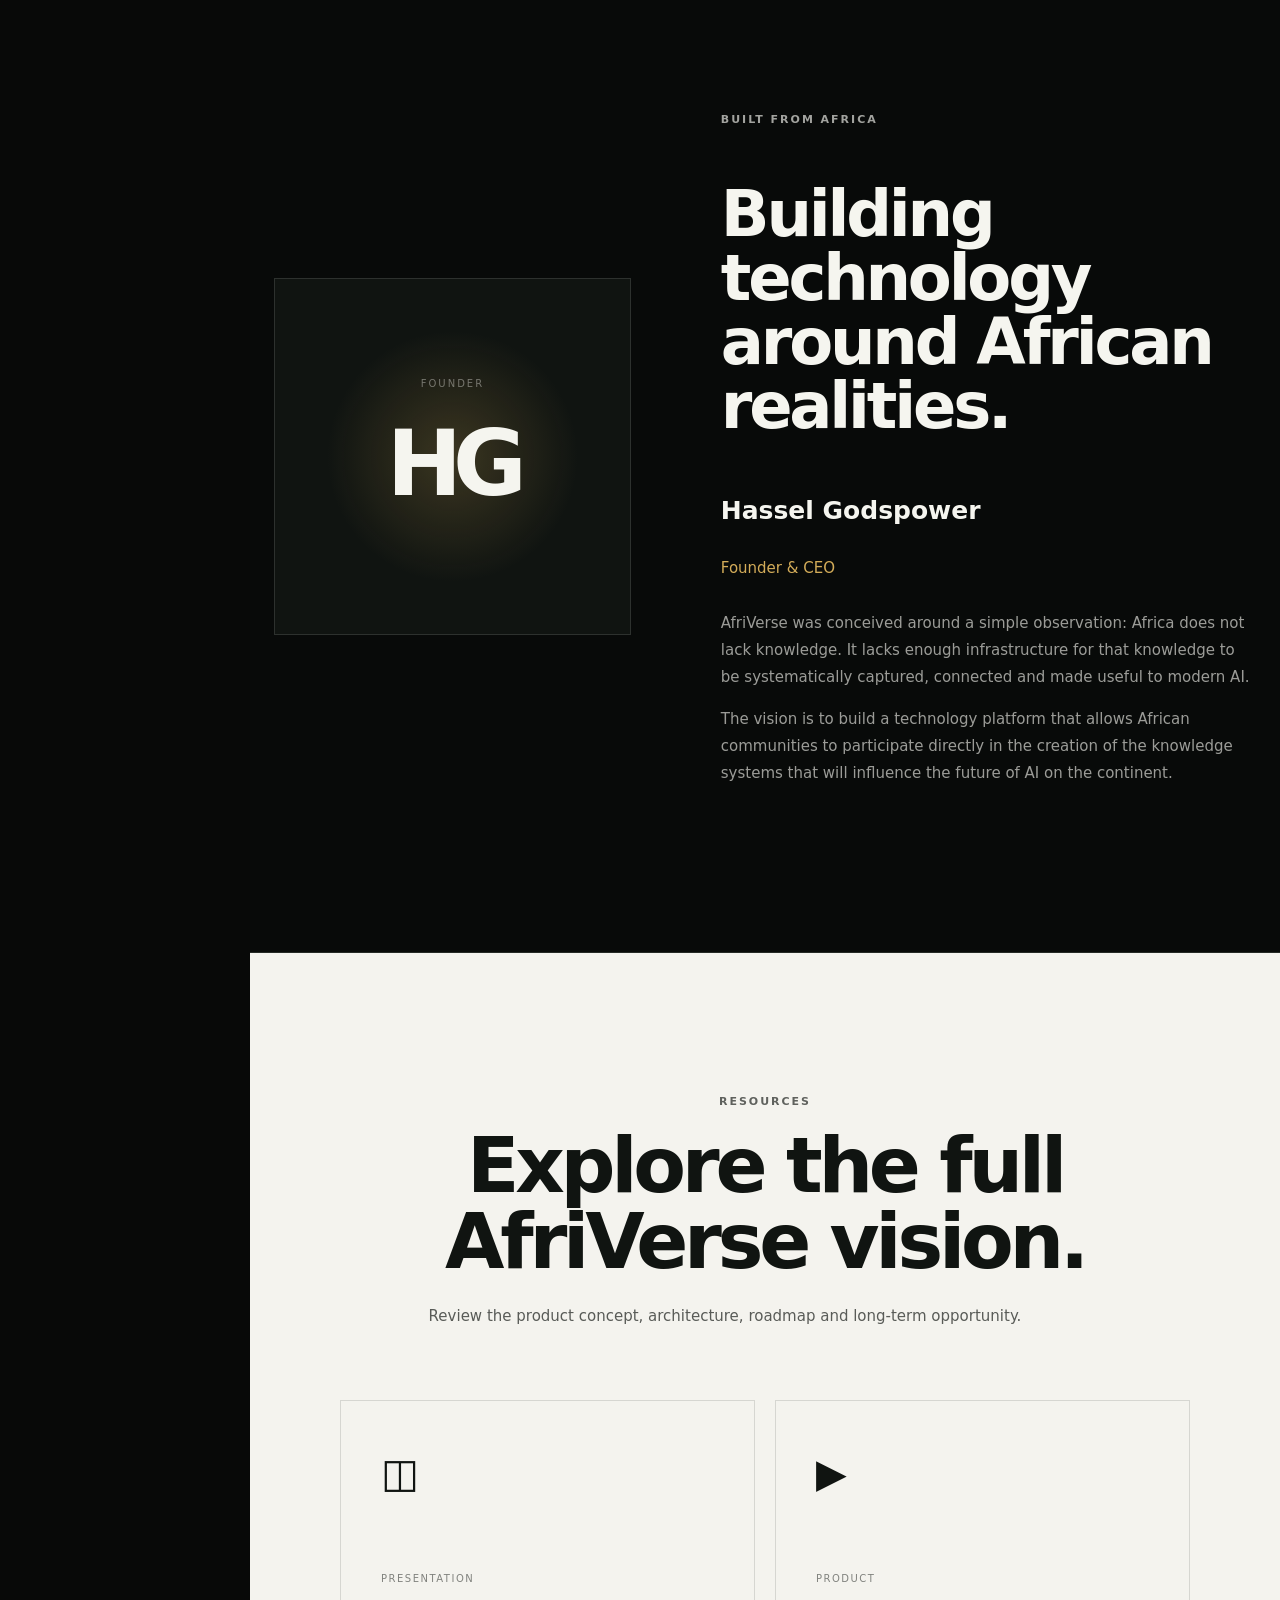
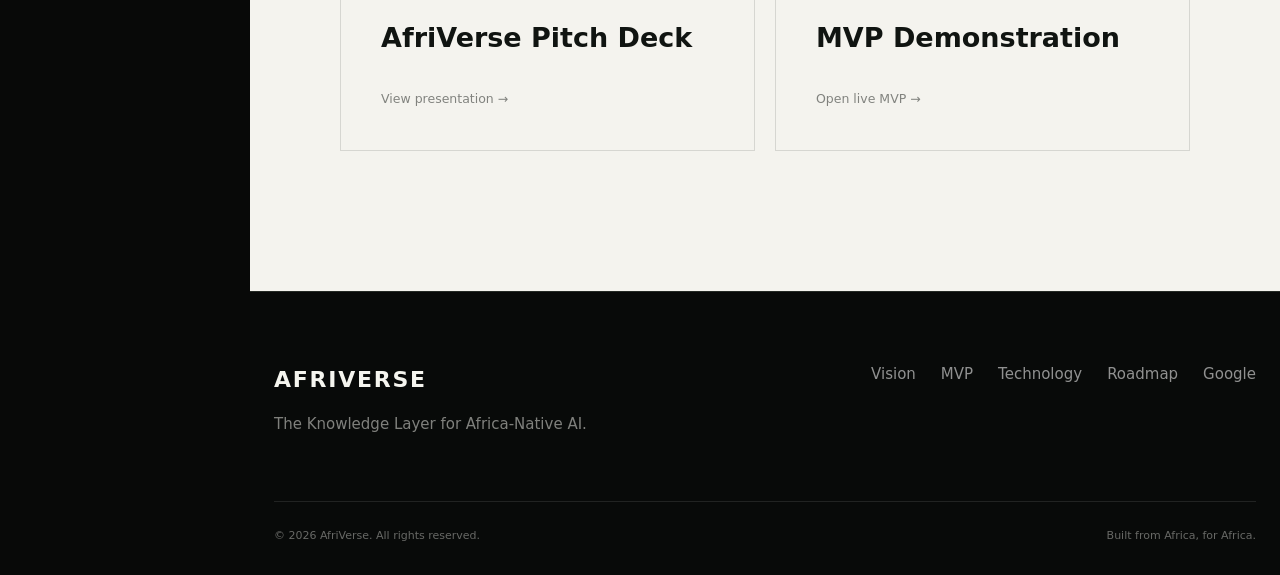
==== commit 296cf34f: "Update index.html" ====
--- a/index.html
+++ b/index.html
@@ -406,7 +406,6 @@
 </header>
 
 
-
 <!-- =========================================================
      HERO
 ========================================================== -->
@@ -482,21 +481,46 @@
         </div>
 
 
-        <!-- RIGHT: HERO IMAGE -->
+        <!-- RIGHT: KNOWLEDGE GENERATION VIDEO -->
         <div class="hero-visual">
 
-            <img
-                src="assets/hero-afriverse.png"
-                alt="African knowledge and artificial intelligence"
-                class="hero-image"
-            >
+            <div class="hero-video-frame">
+
+                <video
+                    class="hero-video"
+                    autoplay
+                    muted
+                    loop
+                    playsinline
+                    preload="metadata"
+                    poster="assets/hero-afriverse.png"
+                >
+
+                    <source
+                        src="assets/afriverse-knowledge-generation.mp4"
+                        type="video/mp4"
+                    >
+
+                    Your browser does not support the video element.
+
+                </video>
+
+
+                <div class="hero-video-status">
+
+                    <span class="status-dot"></span>
+
+                    Knowledge engine active
+
+                </div>
+
+            </div>
 
         </div>
 
     </div>
 
 </section>
-
 
 
 <!-- =========================================================
--- a/style.css
+++ b/style.css
@@ -1,3527 +1,2020 @@
-
-  
-:root{--bg:#080908;--panel:#111411;--line:#252a25;--text:#f3f5ef;--muted:#98a198;--gold:#e9b85c;--green:#8cf0bd;--violet:#c994ff}*{box-sizing:border-box}html{scroll-behavior:smooth}body{margin:0;background:radial-gradient(circle at 75% 0,rgba(233,184,92,.12),transparent 30%),var(--bg);color:var(--text);font:15px/1.6 Inter,system-ui,sans-serif}a{color:inherit;text-decoration:none}button,input,textarea,select{font:inherit}.side{position:fixed;width:250px;inset:0 auto 0 0;border-right:1px solid var(--line);padding:20px 14px;background:#090b09f2;z-index:20}.brand{display:flex;align-items:center;gap:12px;font-weight:900;letter-spacing:.14em;padding:8px;margin-bottom:28px}.brand i{width:28px;height:28px;border:1px solid var(--gold);transform:rotate(30deg);box-shadow:0 0 30px #e9b85c22}.side small{display:block;color:#687067;font-size:10px;letter-spacing:.16em;margin:20px 10px 7px}.side nav a{display:block;padding:10px 12px;border-radius:11px;color:#b7bfb6;margin:2px 0}.side nav a:hover{background:#ffffff0b;color:#fff}main{margin-left:250px}header{height:68px;position:sticky;top:0;z-index:15;display:flex;align-items:center;gap:12px;padding:0 24px;background:#080908d9;border-bottom:1px solid var(--line);backdrop-filter:blur(16px)}header b{display:none}.search{margin:auto;display:flex;gap:8px;align-items:center;border:1px solid var(--line);border-radius:999px;padding:8px 14px;max-width:450px;width:100%;background:#101310}.search input{background:none;border:0;outline:0;color:#fff;width:100%}header button{background:#101310;color:#fff;border:1px solid var(--line);border-radius:10px;padding:8px 10px}#menu{display:none}.avatar{width:34px;height:34px;border-radius:50%;display:grid;place-items:center;background:linear-gradient(135deg,var(--gold),var(--green));color:#111;font-weight:900;font-size:11px}.hero,section{max-width:1250px;margin:auto;padding:90px 34px;border-bottom:1px solid var(--line)}.hero{min-height:650px;display:grid;grid-template-columns:1.2fr .8fr;align-items:center;gap:40px}.hero label,.head label{font-size:11px;letter-spacing:.16em;color:var(--gold);font-weight:800}.hero h1{font-size:clamp(54px,7vw,102px);line-height:.93;letter-spacing:-.06em;margin:18px 0}.hero em,.head em{font-style:normal;background:linear-gradient(110deg,#fff,var(--gold),var(--green));color:transparent;background-clip:text}.hero p{font-size:18px;color:#aeb6ad;max-width:720px}.actions{display:flex;gap:9px;flex-wrap:wrap;margin-top:26px}.actions a,.primary{padding:11px 16px;border:1px solid #303630;border-radius:999px}.primary{background:linear-gradient(135deg,#f0c36e,#dca44b);color:#111;border:0}.orb{width:340px;height:340px;border:1px solid #e9b85c66;border-radius:50%;margin:auto;display:grid;place-items:center;box-shadow:0 0 100px #e9b85c18;animation:spin 24s linear infinite}.core{width:150px;height:150px;border:1px solid var(--gold);transform:rotate(30deg);box-shadow:0 0 50px #e9b85c33}.head{display:flex;justify-content:space-between;gap:30px;align-items:end;margin-bottom:28px}.head h2{font-size:clamp(34px,4.5vw,62px);line-height:.98;letter-spacing:-.05em;margin:8px 0}.head h2 span{color:#7d857d}.head p{max-width:560px;color:var(--muted)}.grid{display:grid;gap:14px}.three{grid-template-columns:repeat(3,1fr)}article,.tile{border:1px solid var(--line);background:linear-gradient(145deg,#ffffff08,#ffffff02);border-radius:20px;padding:24px;min-height:170px}article b,.tile b{font-size:11px;color:var(--gold);letter-spacing:.12em}article h3,.tile h3{font-size:20px;margin:8px 0}article p,.tile p{color:var(--muted)}.bottom{display:none}@keyframes spin{to{transform:rotate(360deg)}}  
-.app{max-width:1050px;margin:auto;padding:45px 25px 100px}.app h1{font-size:48px;letter-spacing:-.04em;margin:5px 0}.app label{color:var(--gold);font-size:11px;letter-spacing:.15em;font-weight:800}.command{display:grid;grid-template-columns:1fr auto;border:1px solid #343a34;background:#101310;border-radius:18px;padding:10px;margin:25px 0}.command textarea{min-height:80px;background:none;border:0;outline:0;color:#fff;resize:none;padding:8px}.command button{align-self:end}.chat{display:grid;gap:15px}.msg{display:flex;gap:10px}.bubble{max-width:750px;border:1px solid var(--line);background:#111511;border-radius:18px;padding:14px 16px}.user{justify-content:flex-end}.user .bubble{background:#1b211c}.cards{display:grid;grid-template-columns:repeat(3,1fr);gap:14px}.tag{display:inline-block;border:1px solid #ffffff1a;border-radius:999px;padding:5px 8px;font-size:10px;color:var(--green)}.table{width:100%;border-collapse:collapse;margin-top:25px}.table th,.table td{text-align:left;padding:13px;border-bottom:1px solid var(--line)}.table th{font-size:10px;color:#7f887f;text-transform:uppercase}.modal{position:fixed;inset:0;background:#000b;display:none;place-items:center;z-index:100;padding:20px}.modal.show{display:grid}.dialog{max-width:600px;width:100%;background:#111411;border:1px solid #343934;border-radius:22px;padding:24px}.field{margin:14px 0}.field label{display:block;color:var(--muted);font-size:12px}.field input,.field textarea,.field select{width:100%;background:#090b09;color:#fff;border:1px solid var(--line);border-radius:11px;padding:11px}.field textarea{min-height:120px}  
-@media(max-width:900px){.side{display:none}.side.open{display:block;width:275px;box-shadow:0 0 100px #000}.side.open~main{filter:blur(0)}main{margin-left:0}header b{display:block}#menu{display:block}.search{display:none}.hero{grid-template-columns:1fr;padding:65px 20px 45px}.hero h1{font-size:58px}.orb{width:260px;height:260px}.core{width:110px;height:110px}.hero,section{padding-left:20px;padding-right:20px}.head{display:block}.three,.cards{grid-template-columns:1fr}.bottom{display:flex;position:fixed;bottom:0;left:0;right:0;height:66px;background:#090b09f4;border-top:1px solid var(--line);z-index:30;justify-content:space-around}.bottom a{display:grid;place-items:center;align-content:center;font-size:18px}.bottom small{font-size:9px;color:var(--muted)}.app{padding:25px 16px 90px}.app h1{font-size:36px}}  
-  
-/* =========================================================  
-   AFRIVERSE HERO  
-========================================================= */  
-  
-.hero {  
-    position: relative;  
-  
-    min-height: 680px;  
-  
-    width: 100%;  
-  
-    display: flex;  
-    align-items: center;  
-  
-    overflow: hidden;  
-  
-    background:  
-        #020303;  
-  
-    isolation: isolate;  
-}  
-  
-  
-/* =========================================================  
-   HERO BACKGROUND  
-========================================================= */  
-  
-.hero-background {  
-  
-    position: absolute;  
-  
-    inset: 0;  
-  
-    z-index: -3;  
-  
-    background-image:  
-        url("assets/afriverse-hero.jpg");  
-  
-    background-size: cover;  
-  
-    background-position:  
-        center center;  
-  
-    background-repeat: no-repeat;  
-  
-}  
-  
-  
-  
-/* =========================================================  
-   HERO CONTENT  
-========================================================= */  
-  
-.hero-content {  
-  
-    position: relative;  
-  
-    z-index: 2;  
-  
-    width: min(  
-        100%,  
-        760px  
-    );  
-  
-    padding:  
-  
-        110px  
-  
-        0  
-  
-        110px  
-  
-        clamp(  
-            28px,  
-            6vw,  
-            72px  
-        );  
-  
-}  
-  
-  
-/* =========================================================  
-   EYEBROW  
-========================================================= */  
-  
-.hero-eyebrow {  
-  
-    display: block;  
-  
-    margin-bottom: 20px;  
-  
-    color: #d9a72f;  
-  
-    font-size: 11px;  
-  
-    font-weight: 700;  
-  
-    letter-spacing: 0.14em;  
-  
-    text-transform: uppercase;  
-}  
-  
-  
-/* =========================================================  
-   HERO HEADING  
-========================================================= */  
-  
-.hero h1 {  
-  
-    max-width: 650px;  
-  
-    margin: 0;  
-  
-    color: #ffffff;  
-  
-    font-size: clamp(  
-        46px,  
-        5.2vw,  
-        76px  
-    );  
-  
-    line-height: 0.98;  
-  
-    letter-spacing: -0.045em;  
-  
-    font-weight: 700;  
-}  
-  
-  
-.hero h1 em {  
-  
-    display: block;  
-  
-    margin-top: 8px;  
-  
-    color: #dca83c;  
-  
-    font-style: normal;  
-  
-}  
-  
-  
-/* =========================================================  
-   HERO DESCRIPTION  
-========================================================= */  
-  
-.hero-content > p {  
-  
-    max-width: 610px;  
-  
-    margin:  
-  
-        28px  
-  
-        0  
-  
-        30px;  
-  
-    color: rgba(  
-        255,  
-        255,  
-        255,  
-        0.72  
-    );  
-  
-    font-size: 15px;  
-  
-    line-height: 1.75;  
-}  
-  
-  
-/* =========================================================  
-/* =========================================================  
-   HERO  
-========================================================== */  
-  
-.hero {  
-    position: relative;  
-    width: 100%;  
-    min-height: 760px;  
-  
-    display: flex;  
-    align-items: center;  
-  
-    background: #f5f3ed;  
-  
-    overflow: hidden;  
-}  
-  
-  
-.hero-content {  
-    width: min(1400px, 92%);  
-    margin: 0 auto;  
-  
-    display: grid;  
-    grid-template-columns: 1fr 1fr;  
-    align-items: center;  
-  
-    gap: 80px;  
-}  
-  
-  
-/* =========================================================  
-   HERO COPY  
-========================================================== */  
-  
-.hero-copy {  
-    max-width: 680px;  
-}  
-  
-  
-.hero-eyebrow {  
-    display: inline-block;  
-  
-    margin-bottom: 28px;  
-  
-    font-size: 12px;  
-    font-weight: 700;  
-  
-    letter-spacing: 0.16em;  
-    text-transform: uppercase;  
-  
-    color: #0b3b28;  
-}  
-  
-  
-.hero h1 {  
-    margin: 0;  
-  
-    font-size: clamp(52px, 6vw, 88px);  
-    line-height: 0.98;  
-  
-    letter-spacing: -0.045em;  
-  
-    color: #111;  
-}  
-  
-  
-.hero h1 em {  
-    display: block;  
-  
-    margin-top: 8px;  
-  
-    font-family: Georgia, serif;  
-    font-weight: 400;  
-    font-style: italic;  
-  
-    color: #0b3b28;  
-}  
-  
-  
-.hero p {  
-    max-width: 610px;  
-  
-    margin: 32px 0 0;  
-  
-    font-size: 18px;  
-    line-height: 1.7;  
-  
-    color: #555;  
-}  
-  
-  
-/* =========================================================  
-   ACTIONS  
-========================================================== */  
-  
-.actions {  
-    display: flex;  
-    flex-wrap: wrap;  
-    align-items: center;  
-  
-    gap: 22px;  
-  
-    margin-top: 38px;  
-}  
-  
-  
-.actions a {  
-    color: #0b3b28;  
-  
-    font-size: 15px;  
-    font-weight: 600;  
-  
-    text-decoration: none;  
-}  
-  
-  
-.actions a.primary {  
-    display: inline-flex;  
-    align-items: center;  
-  
-    padding: 15px 22px;  
-  
-    background: #0b3b28;  
-    color: #fff;  
-  
-    border-radius: 4px;  
-  
-    transition: all 0.25s ease;  
-}  
-  
-  
-.actions a.primary:hover {  
-    background: #14563c;  
-    transform: translateY(-2px);  
-}  
-  
-  
-/* =========================================================  
-   HERO META  
-========================================================== */  
-  
-.hero-meta {  
-    display: flex;  
-    align-items: center;  
-    gap: 10px;  
-  
-    margin-top: 48px;  
-  
-    font-size: 13px;  
-    letter-spacing: 0.02em;  
-  
-    color: #777;  
-}  
-  
-  
-.hero-meta span {  
-    color: #0b3b28;  
-}  
-  
-  
-/* =========================================================  
-   HERO IMAGE  
-========================================================== */  
-  
-.hero-visual {  
-    width: 100%;  
-    height: 620px;  
-  
-    position: relative;  
-}  
-  
-  
-.hero-image {  
-    width: 100%;  
-    height: 100%;  
-  
-    display: block;  
-  
-    object-fit: cover;  
-  
-    border-radius: 8px;  
-}  
-  
-  
-/* =========================================================  
-   MOBILE  
-========================================================== */  
-  
-@media (max-width: 900px) {  
-  
-    .hero {  
-        min-height: auto;  
-  
-        padding: 100px 0 70px;  
-    }  
-  
-  
-    .hero-content {  
-        grid-template-columns: 1fr;  
-  
-        gap: 55px;  
-    }  
-  
-  
-    .hero-copy {  
-        max-width: 100%;  
-    }  
-  
-  
-    .hero h1 {  
-        font-size: clamp(48px, 12vw, 72px);  
-    }  
-  
-  
-    .hero-visual {  
-        height: 480px;  
-    }  
-  
-}  
-  
-  
-@media (max-width: 600px) {  
-  
-    .hero {  
-        padding: 80px 0 55px;  
-    }  
-  
-  
-    .hero-content {  
-        width: 88%;  
-    }  
-  
-  
-    .hero-eyebrow {  
-        font-size: 10px;  
-  
-        letter-spacing: 0.13em;  
-  
-        margin-bottom: 22px;  
-    }  
-  
-  
-    .hero h1 {  
-        font-size: 48px;  
-    }  
-  
-  
-    .hero p {  
-        font-size: 16px;  
-  
-        line-height: 1.65;  
-  
-        margin-top: 26px;  
-    }  
-  
-  
-    .actions {  
-        align-items: flex-start;  
-  
-        flex-direction: column;  
-  
-        gap: 18px;  
-  
-        margin-top: 30px;  
-    }  
-  
-  
-    .hero-meta {  
-        margin-top: 35px;  
-    }  
-  
-  
-    .hero-visual {  
-        height: 380px;  
-    }  
-  
-}  
-/* Main CTA */  
-  
-.hero .actions a {  
-  
-    display: inline-flex;  
-  
-    align-items: center;  
-  
-    justify-content: center;  
-  
-    min-height: 48px;  
-  
-    padding:  
-  
-        0  
-  
-        20px;  
-  
-    border:  
-  
-        1px solid  
-  
-        rgba(  
-            218,  
-            167,  
-            47,  
-            0.65  
-        );  
-  
-    border-radius: 6px;  
-  
-    color: #e7b443;  
-  
-    text-decoration: none;  
-  
-    font-size: 12px;  
-  
-    font-weight: 700;  
-  
-    letter-spacing: 0.02em;  
-  
-    transition:  
-  
-        background 0.25s ease,  
-  
-        color 0.25s ease,  
-  
-        border-color 0.25s ease,  
-  
-        transform 0.25s ease;  
-}  
-  
-  
-.hero .actions a:hover {  
-  
-    transform: translateY(-2px);  
-  
-    border-color: #e3b34b;  
-  
-    background:  
-        rgba(  
-            218,  
-            167,  
-            47,  
-            0.08  
-        );  
-  
-}  
-  
-  
-/* Primary CTA */  
-  
-.hero .actions a.primary {  
-  
-    color: #090909;  
-  
-    background:  
-        linear-gradient(  
-            135deg,  
-            #e8b548,  
-            #c9901e  
-        );  
-  
-    border-color: #d9a72f;  
-  
-    box-shadow:  
-  
-        0 8px 30px  
-        rgba(  
-            205,  
-            151,  
-            42,  
-            0.18  
-        );  
-}  
-  
-  
-.hero .actions a.primary:hover {  
-  
-    color: #050505;  
-  
-    background:  
-        linear-gradient(  
-            135deg,  
-            #f1c25d,  
-            #d9a12e  
-        );  
-  
-}  
-  
-  
-/* =========================================================  
-   HERO META  
-========================================================= */  
-  
-.hero-meta {  
-  
-    display: flex;  
-  
-    align-items: center;  
-  
-    gap: 9px;  
-  
-    margin-top: 26px;  
-  
-    color:  
-        rgba(  
-            224,  
-            190,  
-            101,  
-            0.75  
-        );  
-  
-    font-size: 11px;  
-  
-    letter-spacing: 0.02em;  
-}  
-  
-  
-.hero-meta span {  
-  
-    color: #dca83c;  
-  
-    font-size: 10px;  
-}  
-  
-  
-.hero::after {  
-  
-    content: "";  
-  
-    position: absolute;  
-  
-    width: 500px;  
-  
-    height: 500px;  
-  
-    right: 8%;  
-  
-    top: 18%;  
-  
-    border-radius: 50%;  
-  
-    background:  
-        radial-gradient(  
-            circle,  
-            rgba(  
-                214,  
-                157,  
-                42,  
-                0.10  
-            ) 0%,  
-            rgba(  
-                214,  
-                157,  
-                42,  
-                0.04  
-            ) 35%,  
-            transparent 70%  
-        );  
-  
-    filter: blur(35px);  
-  
-    pointer-events: none;  
-  
-    z-index: -1;  
-  
-}  
-  
-  
-/* =========================================================  
-   AFRIVERSE — CINEMATIC HERO  
-========================================================= */  
-  
-.hero {  
-  
-    position: relative;  
-  
-    width: 100%;  
-  
-    min-height: 680px;  
-  
-    display: flex;  
-  
-    align-items: center;  
-  
-    overflow: hidden;  
-  
-    isolation: isolate;  
-  
-    background: #020303;  
-  
-}  
-  
-  
-/* =========================================================  
-   HERO BACKGROUND  
-========================================================= */  
-  
-.hero-background {  
-  
-    position: absolute;  
-  
-    inset: -2%;  
-  
-    z-index: -5;  
-  
-    background-image:  
-        url("assets/afriverse-hero.jpg");  
-  
-    background-repeat: no-repeat;  
-  
-    background-size: cover;  
-  
-    background-position:  
-        center center;  
-  
-    transform:  
-        translate3d(  
-            var(--hero-x, 0px),  
-            var(--hero-y, 0px),  
-            0  
-        )  
-        scale(1.015);  
-  
-    transition:  
-        transform 1.2s  
-        cubic-bezier(  
-            0.2,  
-            0.7,  
-            0.2,  
-            1  
-        );  
-  
-}  
-  
-  
-/* =========================================================  
-   DARK CINEMATIC OVERLAY  
-========================================================= */  
-  
-.hero-overlay {  
-  
-    position: absolute;  
-  
-    inset: 0;  
-  
-    z-index: -4;  
-  
-    pointer-events: none;  
-  
-    background:  
-  
-        linear-gradient(  
-            90deg,  
-            rgba(0, 0, 0, 0.98) 0%,  
-            rgba(0, 0, 0, 0.94) 16%,  
-            rgba(0, 0, 0, 0.78) 30%,  
-            rgba(0, 0, 0, 0.40) 47%,  
-            rgba(0, 0, 0, 0.10) 68%,  
-            rgba(0, 0, 0, 0.02) 100%  
-        ),  
-  
-        linear-gradient(  
-            180deg,  
-            rgba(0, 0, 0, 0.18),  
-            transparent 35%,  
-            rgba(0, 0, 0, 0.42)  
-        );  
-  
-}  
-  
-  
-/* =========================================================  
-   COMPUTATIONAL ATMOSPHERE  
-========================================================= */  
-  
-.hero::before {  
-  
-    content: "";  
-  
-    position: absolute;  
-  
-    width: 560px;  
-  
-    height: 560px;  
-  
-    right: 5%;  
-  
-    top: 7%;  
-  
-    z-index: -3;  
-  
-    border-radius: 50%;  
-  
-    background:  
-        radial-gradient(  
-            circle,  
-            rgba(224, 170, 52, 0.11) 0%,  
-            rgba(224, 170, 52, 0.055) 24%,  
-            rgba(224, 170, 52, 0.018) 46%,  
-            transparent 72%  
-        );  
-  
-    filter: blur(35px);  
-  
-    opacity: 0.75;  
-  
-    animation:  
-        heroAtmosphere  
-        8s  
-        ease-in-out  
-        infinite;  
-  
-    pointer-events: none;  
-  
-}  
-  
-  
-/* =========================================================  
-   MOVING COMPUTATIONAL LIGHT  
-========================================================= */  
-  
-.hero::after {  
-  
-    content: "";  
-  
-    position: absolute;  
-  
-    width: 280px;  
-  
-    height: 280px;  
-  
-    right: 30%;  
-  
-    top: 22%;  
-  
-    z-index: -2;  
-  
-    border-radius: 50%;  
-  
-    background:  
-        radial-gradient(  
-            circle,  
-            rgba(239, 187, 67, 0.15) 0%,  
-            rgba(239, 187, 67, 0.06) 24%,  
-            transparent 68%  
-        );  
-  
-    filter: blur(20px);  
-  
-    pointer-events: none;  
-  
-    animation:  
-        computationalPulse  
-        5.5s  
-        ease-in-out  
-        infinite;  
-  
-}  
-  
-  
-/* =========================================================  
-   ATMOSPHERE ANIMATION  
-========================================================= */  
-  
-@keyframes heroAtmosphere {  
-  
-    0%,  
-    100% {  
-  
-        transform:  
-            scale(0.92);  
-  
-        opacity: 0.48;  
-  
-    }  
-  
-    50% {  
-  
-        transform:  
-            scale(1.08);  
-  
-        opacity: 0.82;  
-  
-    }  
-  
-}  
-  
-  
-/* =========================================================  
-   COMPUTATIONAL PULSE  
-========================================================= */  
-  
-@keyframes computationalPulse {  
-  
-    0%,  
-    100% {  
-  
-        transform:  
-            translate(  
-                -35px,  
-                20px  
-            )  
-            scale(0.72);  
-  
-        opacity: 0.18;  
-  
-    }  
-  
-    50% {  
-  
-        transform:  
-            translate(  
-                25px,  
-                -15px  
-            )  
-            scale(1.15);  
-  
-        opacity: 0.62;  
-  
-    }  
-  
-}  
-  
-  
-/* =========================================================  
-   HERO CONTENT  
-========================================================= */  
-  
-.hero-content {  
-  
-    position: relative;  
-  
-    z-index: 5;  
-  
-    width: min(  
-        100%,  
-        760px  
-    );  
-  
-    padding:  
-  
-        110px  
-  
-        0  
-  
-        110px  
-  
-        clamp(  
-            28px,  
-            6vw,  
-            72px  
-        );  
-  
-}  
-  
-  
-/* =========================================================  
-   EYEBROW  
-========================================================= */  
-  
-.hero-eyebrow {  
-  
-    display: block;  
-  
-    margin-bottom: 20px;  
-  
-    color: #d8a735;  
-  
-    font-size: 11px;  
-  
-    font-weight: 700;  
-  
-    letter-spacing: 0.14em;  
-  
-    text-transform: uppercase;  
-  
-}  
-  
-  
-/* =========================================================  
-   HEADLINE  
-========================================================= */  
-  
-.hero h1 {  
-  
-    max-width: 680px;  
-  
-    margin: 0;  
-  
-    color: #ffffff;  
-  
-    font-size: clamp(  
-        46px,  
-        5.2vw,  
-        76px  
-    );  
-  
-    line-height: 0.98;  
-  
-    letter-spacing: -0.045em;  
-  
-    font-weight: 700;  
-  
-}  
-  
-  
-.hero h1 em {  
-  
-    display: block;  
-  
-    margin-top: 8px;  
-  
-    color: #dca83c;  
-  
-    font-style: normal;  
-  
-}  
-  
-  
-/* =========================================================  
-   DESCRIPTION  
-========================================================= */  
-  
-.hero-content > p {  
-  
-    max-width: 600px;  
-  
-    margin:  
-  
-        28px  
-  
-        0  
-  
-        30px;  
-  
-    color:  
-        rgba(  
-            255,  
-            255,  
-            255,  
-            0.72  
-        );  
-  
-    font-size: 15px;  
-  
-    line-height: 1.75;  
-  
-}  
-  
-  
-/* =========================================================  
-   ACTIONS  
-========================================================= */  
-  
-.hero .actions {  
-  
-    display: flex;  
-  
-    align-items: center;  
-  
-    flex-wrap: wrap;  
-  
-    gap: 12px;  
-  
-}  
-  
-  
-.hero .actions a {  
-  
-    display: inline-flex;  
-  
-    align-items: center;  
-  
-    justify-content: center;  
-  
-    min-height: 46px;  
-  
-    padding:  
-        0 19px;  
-  
-    border:  
-        1px solid  
-        rgba(  
-            218,  
-            167,  
-            47,  
-            0.55  
-        );  
-  
-    border-radius: 6px;  
-  
-    color: #dfad40;  
-  
-    text-decoration: none;  
-  
-    font-size: 11px;  
-  
-    font-weight: 700;  
-  
-    transition:  
-        transform 0.25s ease,  
-        background 0.25s ease,  
-        border-color 0.25s ease;  
-  
-}  
-  
-  
-.hero .actions a:hover {  
-  
-    transform:  
-        translateY(-2px);  
-  
-    border-color:  
-        rgba(  
-            236,  
-            188,  
-            76,  
-            0.9  
-        );  
-  
-    background:  
-        rgba(  
-            215,  
-            165,  
-            49,  
-            0.08  
-        );  
-  
-}  
-  
-  
-.hero .actions a.primary {  
-  
-    color: #080808;  
-  
-    border-color: #dca83c;  
-  
-    background:  
-        linear-gradient(  
-            135deg,  
-            #e9b84c,  
-            #c98f1d  
-        );  
-  
-    box-shadow:  
-        0 8px 35px  
-        rgba(  
-            211,  
-            158,  
-            42,  
-            0.18  
-        );  
-  
-}  
-  
-  
-.hero .actions a.primary:hover {  
-  
-    background:  
-        linear-gradient(  
-            135deg,  
-            #f2c55c,  
-            #d9a02c  
-        );  
-  
-}  
-  
-  
-/* =========================================================  
-   HERO META  
-========================================================= */  
-  
-.hero-meta {  
-  
-    display: flex;  
-  
-    align-items: center;  
-  
-    gap: 9px;  
-  
-    margin-top: 25px;  
-  
-    color:  
-        rgba(  
-            222,  
-            187,  
-            92,  
-            0.72  
-        );  
-  
-    font-size: 11px;  
-  
-}  
-  
-  
-.hero-meta span {  
-  
-    color: #dca83c;  
-  
-}  
-  
-  
-/* =========================================================  
-   DESKTOP DEPTH  
-========================================================= */  
-  
-@media (min-width: 1100px) {  
-  
-    .hero-background {  
-  
-        background-position:  
-            center center;  
-  
-    }  
-  
-}  
-  
-  
-/* =========================================================  
-   TABLET  
-========================================================= */  
-  
-@media (max-width: 900px) {  
-  
-    .hero {  
-  
-        min-height: 700px;  
-  
-    }  
-  
-    .hero-content {  
-  
-        padding-left:  
-            40px;  
-  
-    }  
-  
-}  
-  
-  
-/* =========================================================  
-   MOBILE  
-========================================================= */  
-  
-@media (max-width: 768px) {  
-  
-    .hero {  
-  
-        min-height: 850px;  
-  
-        align-items: flex-start;  
-  
-    }  
-  
-  
-    .hero-background {  
-  
-        inset: 0;  
-  
-        background-size:  
-            auto 100%;  
-  
-        background-position:  
-            67% bottom;  
-  
-        transform:  
-            scale(1.01);  
-  
-    }  
-  
-  
-    .hero-overlay {  
-  
-        background:  
-  
-            linear-gradient(  
-                180deg,  
-                rgba(0, 0, 0, 0.96) 0%,  
-                rgba(0, 0, 0, 0.91) 23%,  
-                rgba(0, 0, 0, 0.74) 45%,  
-                rgba(0, 0, 0, 0.28) 68%,  
-                rgba(0, 0, 0, 0.70) 100%  
-            );  
-  
-    }  
-  
-  
-    .hero::before {  
-  
-        width: 430px;  
-  
-        height: 430px;  
-  
-        right: -120px;  
-  
-        top: 40%;  
-  
-    }  
-  
-  
-    .hero::after {  
-  
-        right: 15%;  
-  
-        top: 47%;  
-  
-    }  
-  
-  
-    .hero-content {  
-  
-        width: 100%;  
-  
-        padding:  
-  
-            105px  
-  
-            24px  
-  
-            50px;  
-  
-    }  
-  
-  
-    .hero-eyebrow {  
-  
-        font-size: 9px;  
-  
-        margin-bottom: 17px;  
-  
-    }  
-  
-  
-    .hero h1 {  
-  
-        font-size:  
-            clamp(  
-                42px,  
-                11.5vw,  
-                56px  
-            );  
-  
-        line-height: 0.99;  
-  
-    }  
-  
-  
-    .hero-content > p {  
-  
-        max-width: 550px;  
-  
-        margin-top: 23px;  
-  
-        font-size: 14px;  
-  
-        line-height: 1.68;  
-  
-    }  
-  
-  
-    .hero .actions {  
-  
-        flex-direction: column;  
-  
-        align-items: stretch;  
-  
-        width: 100%;  
-  
-    }  
-  
-  
-    .hero .actions a {  
-  
-        width: 100%;  
-  
-    }  
-  
-  
-    .hero-meta {  
-  
-        margin-top: 20px;  
-  
-    }  
-  
-}  
-  
-  
-/* =========================================================  
-   ACCESSIBILITY  
-========================================================= */  
-  
-@media (prefers-reduced-motion: reduce) {  
-  
-    .hero::before,  
-    .hero::after {  
-  
-        animation: none;  
-  
-    }  
-  
-    .hero-background {  
-  
-        transition: none;  
-  
-        transform: none;  
-  
-    }  
-  
-}  
-  
-/* =========================================================  
-   AFRIVERSE EXTENDED HOMEPAGE  
-========================================================= */  
-  
-.container {  
-    width: min(1180px, calc(100% - 48px));  
-    margin: 0 auto;  
-}  
-  
-.section-dark {  
-    background: #080a09;  
-    color: #f5f5ef;  
-}  
-  
-.section-light {  
-    background: #f4f3ee;  
-    color: #101411;  
-}  
-  
-.eyebrow {  
-    font-size: 11px;  
-    letter-spacing: .18em;  
-    font-weight: 700;  
-    text-transform: uppercase;  
-    opacity: .65;  
-}  
-  
-.center-heading {  
-    max-width: 760px;  
-    margin: 0 auto 70px;  
-    text-align: center;  
-}  
-  
-.center-heading h2,  
-.section-heading h2,  
-.google-hero h2,  
-.final-content h2 {  
-    font-size: clamp(42px, 6vw, 78px);  
-    line-height: .98;  
-    letter-spacing: -.055em;  
-    margin: 18px 0 24px;  
-}  
-  
-.center-heading p,  
-.section-heading p {  
-    max-width: 680px;  
-    line-height: 1.8;  
-    opacity: .68;  
-}  
-  
-  
-/* =========================================================  
-   KNOWLEDGE FLYWHEEL  
-========================================================= */  
-  
-.flywheel-section {  
-    padding: 150px 0;  
-    overflow: hidden;  
-}  
-  
-.flywheel {  
-    display: flex;  
-    justify-content: center;  
-    align-items: center;  
-    min-height: 650px;  
-}  
-  
-.flywheel-ring {  
-    position: relative;  
-    width: min(620px, 90vw);  
-    aspect-ratio: 1;  
-    border: 1px solid rgba(255,255,255,.12);  
-    border-radius: 50%;  
-    box-shadow:  
-        0 0 80px rgba(206,164,76,.05),  
-        inset 0 0 80px rgba(255,255,255,.025);  
-}  
-  
-.flywheel-ring::before {  
-    content: "";  
-    position: absolute;  
-    inset: 10%;  
-    border: 1px dashed rgba(255,255,255,.12);  
-    border-radius: 50%;  
-}  
-  
-.flywheel-ring::after {  
-    content: "";  
-    position: absolute;  
-    inset: 25%;  
-    border: 1px solid rgba(201,160,72,.22);  
-    border-radius: 50%;  
-}  
-  
-.fly-center {  
-    position: absolute;  
-    top: 50%;  
-    left: 50%;  
-    transform: translate(-50%,-50%);  
-    width: 150px;  
-    height: 150px;  
-    border-radius: 50%;  
-    background: #101411;  
-    border: 1px solid rgba(210,174,87,.45);  
-    display: flex;  
-    flex-direction: column;  
-    justify-content: center;  
-    align-items: center;  
-    font-size: 12px;  
-    letter-spacing: .12em;  
-    box-shadow: 0 0 50px rgba(211,171,76,.15);  
-}  
-  
-.fly-center span {  
-    font-size: 35px;  
-    font-weight: 800;  
-    letter-spacing: -.08em;  
-    margin-bottom: 8px;  
-}  
-  
-.fly-node {  
-    position: absolute;  
-    padding: 12px 18px;  
-    border: 1px solid rgba(255,255,255,.16);  
-    background: rgba(10,12,11,.92);  
-    backdrop-filter: blur(12px);  
-    font-size: 10px;  
-    letter-spacing: .12em;  
-    font-weight: 700;  
-    white-space: nowrap;  
-    z-index: 3;  
-}  
-  
-.node-top {  
-    top: -15px;  
-    left: 50%;  
-    transform: translateX(-50%);  
-}  
-  
-.node-right-top {  
-    top: 16%;  
-    right: -65px;  
-}  
-  
-.node-right-bottom {  
-    top: 43%;  
-    right: -105px;  
-}  
-  
-.node-bottom-right {  
-    bottom: 14%;  
-    right: -65px;  
-}  
-  
-.node-bottom {  
-    bottom: -15px;  
-    left: 50%;  
-    transform: translateX(-50%);  
-}  
-  
-.node-bottom-left {  
-    bottom: 14%;  
-    left: -65px;  
-}  
-  
-.node-left-bottom {  
-    top: 43%;  
-    left: -105px;  
-}  
-  
-.node-left-top {  
-    top: 16%;  
-    left: -65px;  
-}  
-/* =========================================================  
-   AFRIVERSE KNOWLEDGE FLYWHEEL  
-========================================================= */  
-  
-.flywheel {  
-  
-    position: relative;  
-  
-    width: min(720px, 94vw);  
-  
-    aspect-ratio: 1 / 1;  
-  
-    margin: 70px auto 90px;  
-  
-}  
-  
-  
-/* =========================================================  
-   ROTATING ORBIT  
-========================================================= */  
-  
-.flywheel-orbit {  
-  
-    position: absolute;  
-  
-    inset: 0;  
-  
-    transform:  
-        rotate(var(--fly-rotation, 0deg));  
-  
-    transform-origin: center center;  
-  
-    will-change: transform;  
-  
-}  
-  
-  
-/* =========================================================  
-   OUTER ORBIT RINGS  
-========================================================= */  
-  
-.flywheel-ring {  
-  
-    position: absolute;  
-  
-    inset: 0;  
-  
-    pointer-events: none;  
-  
-}  
-  
-  
-/* Outer ring */  
-  
-.flywheel-ring::before {  
-  
-    content: "";  
-  
-    position: absolute;  
-  
-    inset: 7%;  
-  
-    border:  
-  
-        1px solid  
-  
-        rgba(255, 255, 255, 0.13);  
-  
-    border-radius: 50%;  
-  
-}  
-  
-  
-/* Inner dashed gold ring */  
-  
-.flywheel-ring::after {  
-  
-    content: "";  
-  
-    position: absolute;  
-  
-    inset: 18%;  
-  
-    border:  
-  
-        1px dashed  
-  
-        rgba(212, 175, 55, 0.28);  
-  
-    border-radius: 50%;  
-  
-}  
-  
-  
-/* =========================================================  
-   SUBTLE THIRD ORBIT  
-========================================================= */  
-  
-.flywheel-orbit::before {  
-  
-    content: "";  
-  
-    position: absolute;  
-  
-    inset: 12%;  
-  
-    border:  
-  
-        1px solid  
-  
-        rgba(255, 255, 255, 0.06);  
-  
-    border-radius: 50%;  
-  
-}  
-  
-  
-/* =========================================================  
-   FLYWHEEL NODES  
-========================================================= */  
-  
-.fly-node {  
-  
-    position: absolute;  
-  
-    display: flex;  
-  
-    align-items: center;  
-  
-    justify-content: center;  
-  
-    min-width: 145px;  
-  
-    min-height: 52px;  
-  
-    padding: 12px 18px;  
-  
-    border:  
-  
-        1px solid  
-  
-        rgba(255, 255, 255, 0.16);  
-  
-    border-radius: 999px;  
-  
-    background:  
-  
-        rgba(10, 10, 10, 0.90);  
-  
-    backdrop-filter: blur(14px);  
-  
-    -webkit-backdrop-filter: blur(14px);  
-  
-    color:  
-  
-        rgba(255, 255, 255, 0.82);  
-  
-    font-size: 11px;  
-  
-    font-weight: 600;  
-  
-    letter-spacing: 0.11em;  
-  
-    line-height: 1.2;  
-  
-    text-align: center;  
-  
-    white-space: nowrap;  
-  
-    box-shadow:  
-  
-        0 10px 40px  
-  
-        rgba(0, 0, 0, 0.28);  
-  
-}  
-  
-  
-/* =========================================================  
-   NODE POSITIONS  
-========================================================= */  
-  
-.node-top {  
-  
-    top: 4%;  
-  
-    left: 50%;  
-  
-    transform:  
-  
-        translateX(-50%);  
-  
-}  
-  
-  
-.node-right-top {  
-  
-    top: 19%;  
-  
-    right: 4%;  
-  
-}  
-  
-  
-.node-right-bottom {  
-  
-    top: 43%;  
-  
-    right: 0%;  
-  
-}  
-  
-  
-.node-bottom-right {  
-  
-    bottom: 19%;  
-  
-    right: 7%;  
-  
-}  
-  
-  
-.node-bottom {  
-  
-    bottom: 4%;  
-  
-    left: 50%;  
-  
-    transform:  
-  
-        translateX(-50%);  
-  
-}  
-  
-  
-.node-bottom-left {  
-  
-    bottom: 19%;  
-  
-    left: 7%;  
-  
-}  
-  
-  
-.node-left-bottom {  
-  
-    top: 43%;  
-  
-    left: 0%;  
-  
-}  
-  
-  
-.node-left-top {  
-  
-    top: 19%;  
-  
-    left: 4%;  
-  
-}  
-  
-  
-/* =========================================================  
-   STATIC AFRIVERSE CENTER  
-========================================================= */  
-  
-.fly-center {  
-  
-    position: absolute;  
-  
-    z-index: 20;  
-  
-    top: 50%;  
-  
-    left: 50%;  
-  
-    width: 170px;  
-  
-    height: 170px;  
-  
-    transform:  
-  
-        translate(-50%, -50%);  
-  
-    display: flex;  
-  
-    flex-direction: column;  
-  
-    align-items: center;  
-  
-    justify-content: center;  
-  
-    border:  
-  
-        1px solid  
-  
-        rgba(212, 175, 55, 0.36);  
-  
-    border-radius: 50%;  
-  
-    background:  
-  
-        radial-gradient(  
-            circle at center,  
-            rgba(212, 175, 55, 0.13),  
-            rgba(5, 5, 5, 0.97) 68%  
-        );  
-  
-    box-shadow:  
-  
-        0 0 0 1px  
-  
-        rgba(255, 255, 255, 0.025),  
-  
-        0 0 65px  
-  
-        rgba(212, 175, 55, 0.08),  
-  
-        inset 0 0 50px  
-  
-        rgba(212, 175, 55, 0.05);  
-  
-    color: #ffffff;  
-  
-    font-size: 12px;  
-  
-    font-weight: 600;  
-  
-    letter-spacing: 0.22em;  
-  
-    text-align: center;  
-  
-}  
-  
-  
-/* =========================================================  
-   AV MARK  
-========================================================= */  
-  
-.fly-center span {  
-  
-    display: flex;  
-  
-    align-items: center;  
-  
-    justify-content: center;  
-  
-    width: 58px;  
-  
-    height: 58px;  
-  
-    margin-bottom: 13px;  
-  
-    border:  
-  
-        1px solid  
-  
-        rgba(212, 175, 55, 0.50);  
-  
-    border-radius: 16px;  
-  
-    background:  
-  
-        linear-gradient(  
-            145deg,  
-            rgba(212, 175, 55, 0.14),  
-            rgba(255, 255, 255, 0.025)  
-        );  
-  
-    color:  
-  
-        #d4af37;  
-  
-    font-size: 20px;  
-  
-    font-weight: 700;  
-  
-    letter-spacing: 0;  
-  
-    box-shadow:  
-  
-        0 0 25px  
-  
-        rgba(212, 175, 55, 0.08);  
-  
-}  
-  
-  
-/* =========================================================  
-   AFRIVERSE WORDMARK  
-========================================================= */  
-  
-.fly-center strong {  
-  
-    font-size: 11px;  
-  
-    font-weight: 600;  
-  
-    letter-spacing: 0.25em;  
-  
-}  
-  
-  
-/* =========================================================  
-   MOBILE  
-========================================================= */  
-  
-@media (max-width: 700px) {  
-  
-    .flywheel {  
-  
-        width: 100vw;  
-  
-        max-width: 560px;  
-  
-        margin-top: 45px;  
-  
-        margin-bottom: 60px;  
-  
-    }  
-  
-  
-    .fly-node {  
-  
-        min-width: 115px;  
-  
-        min-height: 43px;  
-  
-        padding: 9px 11px;  
-  
-        font-size: 8px;  
-  
-        letter-spacing: 0.075em;  
-  
-    }  
-  
-  
-    .node-top {  
-  
-        top: 7%;  
-  
-    }  
-  
-  
-    .node-right-top {  
-  
-        top: 21%;  
-  
-        right: 1%;  
-  
-    }  
-  
-  
-    .node-right-bottom {  
-  
-        top: 44%;  
-  
-        right: -2%;  
-  
-    }  
-  
-  
-    .node-bottom-right {  
-  
-        bottom: 20%;  
-  
-        right: 3%;  
-  
-    }  
-  
-  
-    .node-bottom {  
-  
-        bottom: 7%;  
-  
-    }  
-  
-  
-    .node-bottom-left {  
-  
-        bottom: 20%;  
-  
-        left: 3%;  
-  
-    }  
-  
-  
-    .node-left-bottom {  
-  
-        top: 44%;  
-  
-        left: -2%;  
-  
-    }  
-  
-  
-    .node-left-top {  
-  
-        top: 21%;  
-  
-        left: 1%;  
-  
-    }  
-  
-  
-    .fly-center {  
-  
-        width: 130px;  
-  
-        height: 130px;  
-  
-    }  
-  
-  
-    .fly-center span {  
-  
-        width: 45px;  
-  
-        height: 45px;  
-  
-        margin-bottom: 9px;  
-  
-        border-radius: 13px;  
-  
-        font-size: 16px;  
-  
-    }  
-  
-  
-    .fly-center strong {  
-  
-        font-size: 9px;  
-  
-        letter-spacing: 0.20em;  
-  
-    }  
-  
-}  
-  
-/* =========================================================  
-   ARCHITECTURE  
-========================================================= */  
-  
-.architecture {  
-    padding: 140px 0;  
-}  
-  
-.section-heading {  
-    margin-bottom: 70px;  
-}  
-  
-.architecture-stack {  
-    max-width: 980px;  
-    margin: auto;  
-}  
-  
-.architecture-layer {  
-    display: grid;  
-    grid-template-columns: 90px 1fr 70px;  
-    align-items: center;  
-    min-height: 170px;  
-    padding: 35px 40px;  
-    border: 1px solid rgba(0,0,0,.10);  
-    background: rgba(255,255,255,.65);  
-    transition: .35s ease;  
-}  
-  
-.architecture-layer:hover,  
-.architecture-layer.active {  
-    transform: translateX(10px);  
-    border-color: rgba(160,120,35,.45);  
-    box-shadow: 0 25px 60px rgba(0,0,0,.08);  
-}  
-  
-.layer-number {  
-    font-size: 12px;  
-    font-weight: 800;  
-    letter-spacing: .15em;  
-    opacity: .45;  
-}  
-  
-.layer-content small {  
-    font-size: 10px;  
-    letter-spacing: .18em;  
-    opacity: .5;  
-}  
-  
-.layer-content h3 {  
-    font-size: clamp(20px, 3vw, 30px);  
-    letter-spacing: -.03em;  
-    margin: 10px 0;  
-}  
-  
-.layer-content p {  
-    max-width: 650px;  
-    line-height: 1.7;  
-    opacity: .62;  
-}  
-  
-.layer-arrow {  
-    font-size: 30px;  
-    opacity: .3;  
-}  
-  
-.architecture-bottom {  
-    display: flex;  
-    gap: 30px;  
-    justify-content: center;  
-    align-items: center;  
-    margin-top: 60px;  
-    padding: 30px;  
-    border-top: 1px solid rgba(0,0,0,.12);  
-}  
-  
-.architecture-bottom span {  
-    font-weight: 900;  
-    letter-spacing: .08em;  
-}  
-  
-.architecture-bottom strong {  
-    max-width: 450px;  
-}  
-  
-  
-/* =========================================================  
-   GOOGLE  
-========================================================= */  
-  
-.google-section {  
-    padding: 150px 0;  
-}  
-  
-.google-hero {  
-    max-width: 850px;  
-    margin-bottom: 80px;  
-}  
-  
-.google-hero h2 span {  
-    color: #d4ad5e;  
-}  
-  
-.google-hero p {  
-    max-width: 720px;  
-    font-size: 18px;  
-    line-height: 1.8;  
-    opacity: .7;  
-}  
-  
-.google-grid {  
-    display: grid;  
-    grid-template-columns: repeat(4,1fr);  
-    gap: 16px;  
-}  
-  
-.google-card {  
-    min-height: 300px;  
-    padding: 35px;  
-    border: 1px solid rgba(255,255,255,.12);  
-    background: rgba(255,255,255,.025);  
-    transition: .35s ease;  
-}  
-  
-.google-card:hover {  
-    transform: translateY(-8px);  
-    border-color: rgba(211,172,84,.4);  
-}  
-  
-.google-letter {  
-    font-size: 60px;  
-    font-weight: 800;  
-    margin-bottom: 50px;  
-}  
-  
-.google-card h3 {  
-    font-size: 25px;  
-}  
-  
-.google-card p {  
-    line-height: 1.7;  
-    opacity: .6;  
-}  
-  
-.google-statement {  
-    margin-top: 70px;  
-    padding: 45px;  
-    border-left: 2px solid #d2a94e;  
-    background: rgba(255,255,255,.025);  
-}  
-  
-.google-statement span {  
-    display: block;  
-    opacity: .55;  
-    margin-bottom: 12px;  
-}  
-  
-.google-statement strong {  
-    font-size: clamp(24px,4vw,42px);  
-    line-height: 1.1;  
-}  
-  
-  
-/* =========================================================  
-   WHY GOOGLE  
-========================================================= */  
-  
-.why-google {  
-    padding: 140px 0;  
-}  
-  
-.partner-grid {  
-    display: grid;  
-    grid-template-columns: 1fr 1fr;  
-    gap: 20px;  
-    max-width: 950px;  
-    margin: auto;  
-}  
-  
-.partner-column {  
-    border: 1px solid rgba(0,0,0,.12);  
-    padding: 40px;  
-}  
-  
-.partner-column.highlighted {  
-    background: #101411;  
-    color: white;  
-}  
-  
-.partner-title {  
-    font-size: 11px;  
-    letter-spacing: .15em;  
-    font-weight: 800;  
-    margin-bottom: 35px;  
-}  
-  
-.partner-column ul {  
-    list-style: none;  
-    padding: 0;  
-    margin: 0;  
-}  
-  
-.partner-column li {  
-    display: flex;  
-    gap: 20px;  
-    padding: 17px 0;  
-    border-top: 1px solid rgba(128,128,128,.18);  
-}  
-  
-.partner-column li span {  
-    opacity: .4;  
-    font-size: 11px;  
-}  
-  
-.partner-bottom {  
-    max-width: 800px;  
-    margin: 60px auto 0;  
-    text-align: center;  
-    font-size: 20px;  
-    line-height: 1.8;  
-}  
-  
-  
-/* =========================================================  
-   ROADMAP  
-========================================================= */  
-  
-.roadmap {  
-    padding: 150px 0;  
-}  
-  
-.roadmap-line {  
-    display: grid;  
-    grid-template-columns: repeat(3,1fr);  
-    gap: 30px;  
-    position: relative;  
-}  
-  
-.roadmap-line::before {  
-    content: "";  
-    position: absolute;  
-    top: 90px;  
-    left: 5%;  
-    right: 5%;  
-    height: 1px;  
-    background: rgba(255,255,255,.15);  
-}  
-  
-.roadmap-item {  
-    position: relative;  
-    z-index: 2;  
-}  
-  
-.roadmap-year {  
-    font-size: 12px;  
-    letter-spacing: .15em;  
-    opacity: .5;  
-}  
-  
-.roadmap-dot {  
-    width: 14px;  
-    height: 14px;  
-    border-radius: 50%;  
-    margin: 30px 0;  
-    background: #d4ad5e;  
-    box-shadow: 0 0 30px rgba(212,173,94,.4);  
-}  
-  
-.roadmap-item h3 {  
-    font-size: 35px;  
-    margin-bottom: 25px;  
-}  
-  
-.roadmap-item ul {  
-    list-style: none;  
-    padding: 0;  
-}  
-  
-.roadmap-item li {  
-    padding: 9px 0;  
-    opacity: .55;  
-    border-bottom: 1px solid rgba(255,255,255,.06);  
-}  
-  
-  
-/* =========================================================  
-   BUSINESS  
-========================================================= */  
-  
-.business {  
-    padding: 140px 0;  
-}  
-  
-.business-grid {  
-    display: grid;  
-    grid-template-columns: repeat(5,1fr);  
-    gap: 15px;  
-}  
-  
-.business-card {  
-    padding: 35px 25px;  
-    border: 1px solid rgba(0,0,0,.12);  
-    min-height: 230px;  
-    transition: .3s;  
-}  
-  
-.business-card:hover {  
-    transform: translateY(-8px);  
-}  
-  
-.business-card span {  
-    font-size: 11px;  
-    opacity: .4;  
-}  
-  
-.business-card h3 {  
-    margin-top: 60px;  
-    font-size: 23px;  
-}  
-  
-.business-card p {  
-    line-height: 1.6;  
-    opacity: .6;  
-}  
-  
-  
-/* =========================================================  
-   EXPANSION  
-========================================================= */  
-  
-.nigeria-africa {  
-    padding: 150px 0;  
-}  
-  
-.expansion-path {  
-    display: flex;  
-    align-items: center;  
-    justify-content: center;  
-    gap: 25px;  
-}  
-  
-.expansion-node {  
-    min-width: 220px;  
-    padding: 35px;  
-    border: 1px solid rgba(255,255,255,.12);  
-    text-align: center;  
-}  
-  
-.expansion-node.active {  
-    border-color: #d3ac59;  
-    box-shadow: 0 0 50px rgba(211,172,89,.08);  
-}  
-  
-.expansion-node span,  
-.expansion-node small {  
-    display: block;  
-    opacity: .5;  
-}  
-  
-.expansion-node strong {  
-    display: block;  
-    margin: 15px 0;  
-}  
-  
-.expansion-connector {  
-    opacity: .4;  
-    font-size: 25px;  
-}  
-  
-.expansion-statement {  
-    max-width: 750px;  
-    margin: 70px auto 0;  
-    text-align: center;  
-}  
-  
-.expansion-statement p {  
-    font-size: 20px;  
-    line-height: 1.8;  
-    opacity: .65;  
-}  
-  
-.expansion-statement strong {  
-    display: block;  
-    margin-top: 25px;  
-    font-size: 28px;  
-}  
-  
-  
-/* =========================================================  
-   LONG TERM  
-========================================================= */  
-  
-.long-term {  
-    padding: 140px 0;  
-}  
-  
-.long-architecture {  
-    max-width: 900px;  
-    margin: 80px auto 0;  
-    text-align: center;  
-}  
-  
-.long-node {  
-    padding: 30px;  
-    border: 1px solid rgba(0,0,0,.13);  
-    background: rgba(255,255,255,.6);  
-}  
-  
-.long-node small,  
-.long-node strong,  
-.long-node span {  
-    display: block;  
-}  
-  
-.long-node strong {  
-    margin: 8px 0;  
-    font-size: 20px;  
-}  
-  
-.long-node span {  
-    opacity: .5;  
-}  
-  
-.long-line {  
-    height: 60px;  
-    width: 1px;  
-    margin: auto;  
-    background: rgba(0,0,0,.2);  
-}  
-  
-.country-row {  
-    display: grid;  
-    grid-template-columns: repeat(4,1fr);  
-    gap: 12px;  
-}  
-  
-.country-node {  
-    padding: 20px 10px;  
-    border: 1px solid rgba(0,0,0,.12);  
-    font-size: 11px;  
-    font-weight: 700;  
-    letter-spacing: .08em;  
-}  
-  
-.long-final {  
-    padding: 35px;  
-    background: #101411;  
-    color: white;  
-    font-weight: 800;  
-    letter-spacing: .12em;  
-}  
-  
-  
-/* =========================================================  
-   FOUNDER  
-========================================================= */  
-  
-.founder {  
-    padding: 150px 0;  
-}  
-  
-.founder-grid {  
-    display: grid;  
-    grid-template-columns: .8fr 1.2fr;  
-    gap: 90px;  
-    align-items: center;  
-}  
-  
-.founder-placeholder {  
-    aspect-ratio: 1;  
-    background:  
-        radial-gradient(circle at center,  
-        rgba(211,172,87,.22),  
-        transparent 50%),  
-        #101411;  
-    border: 1px solid rgba(255,255,255,.12);  
-    display: flex;  
-    flex-direction: column;  
-    align-items: center;  
-    justify-content: center;  
-}  
-  
-.founder-placeholder span {  
-    font-size: 10px;  
-    letter-spacing: .2em;  
-    opacity: .4;  
-}  
-  
-.founder-placeholder strong {  
-    font-size: 90px;  
-    letter-spacing: -.1em;  
-}  
-  
-.founder-content h2 {  
-    font-size: clamp(40px,5vw,70px);  
-    line-height: 1;  
-    letter-spacing: -.05em;  
-}  
-  
-.founder-content h3 {  
-    margin-top: 45px;  
-    font-size: 25px;  
-}  
-  
-.founder-title {  
-    color: #d3ac59;  
-    margin: 8px 0 30px;  
-}  
-  
-.founder-content p {  
-    max-width: 680px;  
-    line-height: 1.8;  
-    opacity: .62;  
-}  
-  
-  
-/* =========================================================  
-   RESOURCES  
-========================================================= */  
-  
-.resources {  
-    padding: 140px 0;  
-}  
-  
-.resource-grid {  
-    max-width: 850px;  
-    margin: auto;  
-    display: grid;  
-    grid-template-columns: 1fr 1fr;  
-    gap: 20px;  
-}  
-  
-.resource-card {  
-    text-align: left;  
-    border: 1px solid rgba(0,0,0,.12);  
-    background: transparent;  
-    padding: 40px;  
-    cursor: pointer;  
-    transition: .3s;  
-}  
-  
-.resource-card:hover {  
-    transform: translateY(-8px);  
-    background: white;  
-    box-shadow: 0 25px 70px rgba(0,0,0,.08);  
-}  
-  
-.resource-icon {  
-    font-size: 40px;  
-    margin-bottom: 60px;  
-}  
-  
-.resource-card span {  
-    font-size: 10px;  
-    letter-spacing: .15em;  
-    opacity: .5;  
-}  
-  
-.resource-card h3 {  
-    font-size: 27px;  
-}  
-  
-.resource-card small {  
-    opacity: .5;  
-}  
-  
-  
-/* =========================================================  
-   FINAL CTA  
-========================================================= */  
-  
-.final-cta {  
-    position: relative;  
-    overflow: hidden;  
-    padding: 170px 0;  
-}  
-  
-.cta-grid {  
-    position: absolute;  
-    inset: 0;  
-    opacity: .08;  
-    background-image:  
-        linear-gradient(rgba(255,255,255,.2) 1px, transparent 1px),  
-        linear-gradient(90deg, rgba(255,255,255,.2) 1px, transparent 1px);  
-    background-size: 60px 60px;  
-}  
-  
-.final-content {  
-    position: relative;  
-    max-width: 950px;  
-}  
-  
-.final-content h2 {  
-    margin-bottom: 10px;  
-}  
-  
-.final-content h2 span {  
-    color: #d3ad5c;  
-}  
-  
-.final-line {  
-    width: 100px;  
-    height: 1px;  
-    background: #d3ad5c;  
-    margin: 45px 0;  
-}  
-  
-.final-content p {  
-    font-size: 20px;  
-    opacity: .6;  
-    margin-bottom: 40px;  
-}  
-  
-.hero-actions {  
-    display: flex;  
-    flex-wrap: wrap;  
-    gap: 15px;  
-}  
-  
-.btn {  
-    border: 1px solid rgba(255,255,255,.2);  
-    padding: 16px 22px;  
-    cursor: pointer;  
-    font-weight: 700;  
-}  
-  
-.btn-primary {  
-    background: #d4ad5e;  
-    color: #111;  
-    border-color: #d4ad5e;  
-}  
-  
-.btn-secondary {  
-    background: transparent;  
-    color: white;  
-}  
-  
-.final-tagline {  
-    margin-top: 80px;  
-    font-size: 10px;  
-    letter-spacing: .2em;  
-    opacity: .4;  
-}  
-  
-  
-/* =========================================================  
-   FOOTER  
-========================================================= */  
-  
-.afriverse-footer {  
-    padding: 70px 0 30px;  
-}  
-  
-.footer-top {  
-    display: flex;  
-    justify-content: space-between;  
-    gap: 40px;  
-    padding-bottom: 50px;  
-    border-bottom: 1px solid rgba(255,255,255,.1);  
-}  
-  
-.footer-logo {  
-    font-size: 22px;  
-    font-weight: 900;  
-    letter-spacing: .08em;  
-}  
-  
-.footer-top p {  
-    opacity: .5;  
-    line-height: 1.6;  
-}  
-  
-.footer-links {  
-    display: flex;  
-    flex-wrap: wrap;  
-    gap: 25px;  
-}  
-  
-.footer-links a {  
-    color: white;  
-    text-decoration: none;  
-    opacity: .55;  
-}  
-  
-.footer-links a:hover {  
-    opacity: 1;  
-}  
-  
-.footer-bottom {  
-    padding-top: 25px;  
-    display: flex;  
-    justify-content: space-between;  
-    gap: 20px;  
-    font-size: 11px;  
-    opacity: .4;  
-}  
-  
-  
-/* =========================================================  
-   MODALS  
-========================================================= */  
-  
-.modal {  
-    position: fixed;  
-    inset: 0;  
-    z-index: 9999;  
-    display: none;  
-    align-items: center;  
-    justify-content: center;  
-}  
-  
-.modal.open {  
-    display: flex;  
-}  
-  
-.modal-overlay {  
-    position: absolute;  
-    inset: 0;  
-    background: rgba(0,0,0,.82);  
-    backdrop-filter: blur(12px);  
-}  
-  
-.modal-content {  
-    position: relative;  
-    z-index: 2;  
-    width: min(1100px, 92vw);  
-    height: min(85vh, 850px);  
-    background: #111;  
-    border: 1px solid rgba(255,255,255,.15);  
-    box-shadow: 0 40px 120px rgba(0,0,0,.5);  
-    display: flex;  
-    flex-direction: column;  
-}  
-  
-.modal-close {  
-    position: absolute;  
-    top: 15px;  
-    right: 15px;  
-    z-index: 5;  
-    width: 42px;  
-    height: 42px;  
-    border-radius: 50%;  
-    border: 1px solid rgba(255,255,255,.2);  
-    background: #171717;  
-    color: white;  
-    font-size: 25px;  
-    cursor: pointer;  
-}  
-  
-.modal-header {  
-    min-height: 70px;  
-    padding: 20px 70px 20px 25px;  
-    display: flex;  
-    align-items: center;  
-    gap: 20px;  
-    color: white;  
-    border-bottom: 1px solid rgba(255,255,255,.1);  
-}  
-  
-.modal-header span {  
-    font-size: 11px;  
-    letter-spacing: .15em;  
-    opacity: .45;  
-}  
-  
-.modal-header strong {  
-    font-size: 20px;  
-}  
-  
-.modal-content iframe {  
-    flex: 1;  
-    width: 100%;  
-    border: 0;  
-}  
-  
-.video-modal video {  
-    width: 100%;  
-    height: 100%;  
-    object-fit: contain;  
-    background: black;  
-}  
-  
-  
-/* =========================================================  
-   REVEAL ANIMATION  
-========================================================= */  
-  
-.reveal {  
-    opacity: 0;  
-    transform: translateY(35px);  
-    transition:  
-        opacity .8s ease,  
-        transform .8s ease;  
-}  
-  
-.reveal.visible {  
-    opacity: 1;  
-    transform: translateY(0);  
-}  
-  
-  
-/* =========================================================  
-   MOBILE  
-========================================================= */  
-  
-@media (max-width: 900px) {  
-  
-    .google-grid {  
-        grid-template-columns: 1fr 1fr;  
-    }  
-  
-    .business-grid {  
-        grid-template-columns: 1fr 1fr;  
-    }  
-  
-    .roadmap-line {  
-        grid-template-columns: 1fr;  
-        gap: 60px;  
-    }  
-  
-    .roadmap-line::before {  
-        top: 0;  
-        bottom: 0;  
-        left: 6px;  
-        width: 1px;  
-        height: auto;  
-    }  
-  
-    .roadmap-dot {  
-        margin: 20px 0;  
-    }  
-  
-    .founder-grid {  
-        grid-template-columns: 1fr;  
-    }  
-  
-    .partner-grid {  
-        grid-template-columns: 1fr;  
-    }  
-  
-    .expansion-path {  
-        flex-direction: column;  
-    }  
-  
-    .expansion-connector {  
-        transform: rotate(90deg);  
-    }  
-  
-}  
-  
-/* =========================================================  
-   AFRIVERSE KNOWLEDGE FLYWHEEL  
-========================================================= */  
-  
-.flywheel {  
-    position: relative;  
-    width: min(720px, 90vw);  
-    aspect-ratio: 1 / 1;  
-    margin: 80px auto;  
-    display: grid;  
-    place-items: center;  
-}  
-  
-  
-/* ---------------------------------------------------------  
-   ROTATING RING  
---------------------------------------------------------- */  
-  
-.flywheel-ring {  
-    --fly-rotation: 0deg;  
-  
-    position: relative;  
-    width: 100%;  
-    height: 100%;  
-  
-    transform: rotate(var(--fly-rotation));  
-  
-    will-change: transform;  
-  
-    transition: transform 0.05s linear;  
-}  
-  
-  
-/* ---------------------------------------------------------  
-   OUTER TECHNOLOGY RING  
---------------------------------------------------------- */  
-  
-.flywheel-ring::before {  
-  
-    content: "";  
-  
-    position: absolute;  
-  
-    inset: 7%;  
-  
-    border: 1px solid rgba(255, 255, 255, 0.12);  
-  
-    border-radius: 50%;  
-  
-    box-shadow:  
-        0 0 40px rgba(212, 175, 55, 0.05),  
-        inset 0 0 40px rgba(255, 255, 255, 0.02);  
-  
-}  
-  
-  
-/* ---------------------------------------------------------  
-   SECONDARY RING  
---------------------------------------------------------- */  
-  
-.flywheel-ring::after {  
-  
-    content: "";  
-  
-    position: absolute;  
-  
-    inset: 17%;  
-  
-    border: 1px dashed rgba(212, 175, 55, 0.22);  
-  
-    border-radius: 50%;  
-  
-}  
-  
-  
-/* ---------------------------------------------------------  
-   FLYWHEEL NODES  
---------------------------------------------------------- */  
-  
-.fly-node {  
-  
-    position: absolute;  
-  
-    display: flex;  
-  
-    align-items: center;  
-    justify-content: center;  
-  
-    min-width: 145px;  
-    min-height: 52px;  
-  
-    padding: 12px 18px;  
-  
-    border: 1px solid rgba(255, 255, 255, 0.15);  
-  
-    border-radius: 999px;  
-  
-    background:  
-        rgba(10, 10, 10, 0.88);  
-  
-    backdrop-filter: blur(14px);  
-  
-    -webkit-backdrop-filter: blur(14px);  
-  
-    color: rgba(255, 255, 255, 0.82);  
-  
-    font-size: 11px;  
-  
-    font-weight: 600;  
-  
-    letter-spacing: 0.12em;  
-  
-    text-align: center;  
-  
-    white-space: nowrap;  
-  
-    box-shadow:  
-        0 10px 40px rgba(0, 0, 0, 0.25);  
-  
-}  
-  
-  
-/* ---------------------------------------------------------  
-   NODE POSITIONS  
---------------------------------------------------------- */  
-  
-.node-top {  
-  
-    top: 4%;  
-    left: 50%;  
-  
-    transform: translateX(-50%);  
-  
-}  
-  
-.node-right-top {  
-  
-    top: 19%;  
-    right: 4%;  
-  
-}  
-  
-.node-right-bottom {  
-  
-    top: 43%;  
-    right: 0%;  
-  
-}  
-  
-.node-bottom-right {  
-  
-    bottom: 19%;  
-    right: 7%;  
-  
-}  
-  
-.node-bottom {  
-  
-    bottom: 4%;  
-    left: 50%;  
-  
-    transform: translateX(-50%);  
-  
-}  
-  
-.node-bottom-left {  
-  
-    bottom: 19%;  
-    left: 7%;  
-  
-}  
-  
-.node-left-bottom {  
-  
-    top: 43%;  
-    left: 0%;  
-  
-}  
-  
-.node-left-top {  
-  
-    top: 19%;  
-    left: 4%;  
-  
-}  
-  
-  
-/* ---------------------------------------------------------  
-   CENTER  
---------------------------------------------------------- */  
-  
-.fly-center {  
-  
-    position: absolute;  
-  
-    top: 50%;  
-    left: 50%;  
-  
-    width: 170px;  
-    height: 170px;  
-  
-    transform: translate(-50%, -50%);  
-  
-    display: flex;  
-  
-    flex-direction: column;  
-  
-    align-items: center;  
-    justify-content: center;  
-  
-    border-radius: 50%;  
-  
-    border: 1px solid rgba(212, 175, 55, 0.35);  
-  
-    background:  
-        radial-gradient(  
+/* =========================================================
+   AFRIVERSE — CONSOLIDATED STYLESHEET
+   Cleaned and reorganized from the working draft. All duplicate
+   selectors have been merged property-by-property so the visual
+   result matches what the original file actually rendered (last
+   declaration wins, per normal CSS cascade) — nothing here changes
+   layout or arrangement, only removes redundancy and adds structure.
+   See the two NOTE comments below (Hero, Flywheel) for the two spots
+   that need a product decision, not just formatting.
+========================================================= */
+
+/* ===== Design tokens ===== */
+:root {
+    --bg: #080908;
+    --panel: #111411;
+    --line: #252a25;
+    --text: #f3f5ef;
+    --muted: #98a198;
+    --gold: #e9b85c;
+    --green: #8cf0bd;
+    --violet: #c994ff;
+}
+
+
+/* ===== Reset & base ===== */
+* {
+    box-sizing: border-box;
+}
+
+html {
+    scroll-behavior: smooth;
+}
+
+body {
+    margin: 0;
+    background: radial-gradient(circle at 75% 0,rgba(233,184,92,.12),transparent 30%),var(--bg);
+    color: var(--text);
+    font: 15px/1.6 Inter,system-ui,sans-serif;
+}
+
+a {
+    color: inherit;
+    text-decoration: none;
+}
+
+button,input,textarea,select {
+    font: inherit;
+}
+
+
+/* ===== Layout primitives ===== */
+.container {
+    width: min(1180px, calc(100% - 48px));
+    margin: 0 auto;
+}
+
+.section-dark {
+    background: #080a09;
+    color: #f5f5ef;
+}
+
+.section-light {
+    background: #f4f3ee;
+    color: #101411;
+}
+
+.eyebrow {
+    font-size: 11px;
+    letter-spacing: .18em;
+    font-weight: 700;
+    text-transform: uppercase;
+    opacity: .65;
+}
+
+.center-heading {
+    max-width: 760px;
+    margin: 0 auto 70px;
+    text-align: center;
+}
+
+.section-heading {
+    margin-bottom: 70px;
+}
+
+.head {
+    display: flex;
+    justify-content: space-between;
+    gap: 30px;
+    align-items: end;
+    margin-bottom: 28px;
+}
+
+.head h2 {
+    font-size: clamp(34px,4.5vw,62px);
+    line-height: .98;
+    letter-spacing: -.05em;
+    margin: 8px 0;
+}
+
+.head h2 span {
+    color: #7d857d;
+}
+
+.head p {
+    max-width: 560px;
+    color: var(--muted);
+}
+
+
+/* ===== Sidebar navigation ===== */
+.side {
+    position: fixed;
+    width: 250px;
+    inset: 0 auto 0 0;
+    border-right: 1px solid var(--line);
+    padding: 20px 14px;
+    background: #090b09f2;
+    z-index: 20;
+    box-sizing: border-box;
+    height: 100dvh;
+    max-height: 100dvh;
+    overflow-y: auto;
+    overflow-x: hidden;
+    -webkit-overflow-scrolling: touch;
+    overscroll-behavior-y: contain;
+    scrollbar-width: thin;
+    scrollbar-color: rgba(255,255,255,.20)
+        transparent;
+}
+
+.brand {
+    display: flex;
+    align-items: center;
+    gap: 12px;
+    font-weight: 900;
+    letter-spacing: .14em;
+    padding: 8px;
+    margin-bottom: 28px;
+}
+
+.brand i {
+    width: 28px;
+    height: 28px;
+    border: 1px solid var(--gold);
+    transform: rotate(30deg);
+    box-shadow: 0 0 30px #e9b85c22;
+}
+
+.side small {
+    display: block;
+    color: #687067;
+    font-size: 10px;
+    letter-spacing: .16em;
+    margin: 20px 10px 7px;
+}
+
+.side nav a {
+    display: block;
+    padding: 10px 12px;
+    border-radius: 11px;
+    color: #b7bfb6;
+    margin: 2px 0;
+}
+
+.side nav a:hover {
+    background: #ffffff0b;
+    color: #fff;
+}
+
+main {
+    margin-left: 250px;
+}
+
+#menu {
+    display: none;
+}
+
+.avatar {
+    width: 34px;
+    height: 34px;
+    border-radius: 50%;
+    display: grid;
+    place-items: center;
+    background: linear-gradient(135deg,var(--gold),var(--green));
+    color: #111;
+    font-weight: 900;
+    font-size: 11px;
+}
+
+.side::-webkit-scrollbar {
+    width: 5px;
+}
+
+.side::-webkit-scrollbar-track {
+    background: transparent;
+}
+
+.side::-webkit-scrollbar-thumb {
+    background: rgba(255,255,255,.20);
+    border-radius: 999px;
+}
+
+.side::-webkit-scrollbar-thumb:hover {
+    background: rgba(255,255,255,.35);
+}
+
+.side-inner {
+    display: flex;
+    flex-direction: column;
+    width: 100%;
+    min-height: max-content;
+    box-sizing: border-box;
+    padding-bottom: 30px;
+}
+
+.side-nav {
+    display: grid;
+    gap: 4px;
+    width: 100%;
+}
+
+.side-nav > a, .side-nav summary {
+    min-height: 44px;
+    box-sizing: border-box;
+    border-radius: 10px;
+    display: flex;
+    align-items: center;
+    padding: 0 12px;
+    color: inherit;
+    text-decoration: none;
+    cursor: pointer;
+    transition: background .2s ease,
+        color .2s ease;
+}
+
+.side-nav > a:hover, .side-nav summary:hover {
+    background: rgba(255,255,255,.04);
+}
+
+.side-nav > a.active {
+    background: rgba(255,255,255,.06);
+}
+
+.nav-icon {
+    width: 28px;
+    min-width: 28px;
+    display: inline-flex;
+    align-items: center;
+    justify-content: flex-start;
+    font-size: 1.05rem;
+    opacity: .85;
+}
+
+.side-nav details {
+    border-radius: 10px;
+}
+
+.side-nav summary {
+    list-style: none;
+}
+
+.side-nav summary::-webkit-details-marker {
+    display: none;
+}
+
+.nav-main {
+    display: flex;
+    align-items: center;
+    min-width: 0;
+}
+
+.nav-chevron {
+    margin-left: auto;
+    font-size: 1rem;
+    opacity: .45;
+    transition: transform .2s ease,
+        opacity .2s ease;
+}
+
+.side-nav details[open] .nav-chevron {
+    transform: rotate(90deg);
+    opacity: .75;
+}
+
+.sub-nav {
+    display: grid;
+    gap: 2px;
+    margin: 2px 0
+        6px 28px;
+    padding-left: 12px;
+    border-left: 1px solid rgba(255,255,255,.08);
+}
+
+.sub-nav a {
+    display: block;
+    padding: 9px 12px;
+    border-radius: 8px;
+    color: var(--muted);
+    text-decoration: none;
+    font-size: .88rem;
+    line-height: 1.35;
+    transition: background .2s ease,
+        color .2s ease;
+}
+
+.sub-nav a:hover {
+    background: rgba(255,255,255,.04);
+    color: inherit;
+}
+
+
+/* ===== Header & search ===== */
+header {
+    height: 68px;
+    position: sticky;
+    top: 0;
+    z-index: 15;
+    display: flex;
+    align-items: center;
+    gap: 12px;
+    padding: 0 24px;
+    background: #080908d9;
+    border-bottom: 1px solid var(--line);
+    backdrop-filter: blur(16px);
+}
+
+header b {
+    display: none;
+}
+
+.search {
+    margin: auto;
+    display: flex;
+    gap: 8px;
+    align-items: center;
+    border: 1px solid var(--line);
+    border-radius: 999px;
+    padding: 8px 14px;
+    max-width: 450px;
+    width: 100%;
+    background: #101310;
+}
+
+.search input {
+    background: none;
+    border: 0;
+    outline: 0;
+    color: #fff;
+    width: 100%;
+}
+
+header button {
+    background: #101310;
+    color: #fff;
+    border: 1px solid var(--line);
+    border-radius: 10px;
+    padding: 8px 10px;
+}
+
+
+/* ===== Bottom mobile navigation ===== */
+.bottom {
+    display: none;
+}
+
+.bottom .nav-icon {
+    display: inline-flex;
+    align-items: center;
+    justify-content: center;
+    transform-origin: center;
+    transform-style: preserve-3d;
+    animation: afriverseNavFlip 10s ease-in-out infinite;
+}
+
+.bottom a:nth-child(1) .nav-icon {
+    animation-delay: 0s;
+}
+
+.bottom a:nth-child(2) .nav-icon {
+    animation-delay: 2s;
+}
+
+.bottom a:nth-child(3) .nav-icon {
+    animation-delay: 4s;
+}
+
+.bottom a:nth-child(4) .nav-icon {
+    animation-delay: 6s;
+}
+
+.bottom a:nth-child(5) .nav-icon {
+    animation-delay: 8s;
+}
+
+
+/* ===== Hero =====
+   NOTE: two different hero designs share these class names — a legacy
+   app-shell hero (.hero with .orb/.core spinning ring) and a newer
+   cinematic image hero (.hero-background/.hero-content/.hero-image).
+   Because they reuse identical selectors, the declarations below are the
+   as-currently-rendered result of the SECOND (cinematic) definition
+   overriding the first property-by-property — not two independent
+   designs. See the accompanying note for what this means. */
+
+
+/* ===== Hero rules ===== */
+.hero,section {
+    max-width: 1250px;
+    margin: auto;
+    padding: 90px 34px;
+    border-bottom: 1px solid var(--line);
+}
+
+.hero {
+    min-height: 680px;
+    display: flex;
+    grid-template-columns: 1.2fr .8fr;
+    align-items: center;
+    gap: 40px;
+    position: relative;
+    width: 100%;
+    overflow: hidden;
+    isolation: isolate;
+    background: #020303;
+}
+
+.hero label,.head label {
+    font-size: 11px;
+    letter-spacing: .16em;
+    color: var(--gold);
+    font-weight: 800;
+}
+
+.hero h1 {
+    font-size: clamp(
+            46px,
+            5.2vw,
+            76px
+        );
+    line-height: 0.98;
+    letter-spacing: -0.045em;
+    margin: 0;
+    max-width: 700px;
+    color: #ffffff;
+    font-weight: 700;
+}
+
+.hero em,.head em {
+    font-style: normal;
+    background: linear-gradient(110deg,#fff,var(--gold),var(--green));
+    color: transparent;
+    background-clip: text;
+}
+
+.hero p {
+    font-size: 15px;
+    color: rgba(
+            255,
+            255,
+            255,
+            0.72
+        );
+    max-width: 610px;
+    margin: 28px
+        0
+        30px;
+    line-height: 1.75;
+}
+
+.orb {
+    width: 340px;
+    height: 340px;
+    border: 1px solid #e9b85c66;
+    border-radius: 50%;
+    margin: auto;
+    display: grid;
+    place-items: center;
+    box-shadow: 0 0 100px #e9b85c18;
+    animation: spin 24s linear infinite;
+}
+
+.core {
+    width: 150px;
+    height: 150px;
+    border: 1px solid var(--gold);
+    transform: rotate(30deg);
+    box-shadow: 0 0 50px #e9b85c33;
+}
+
+.hero-background {
+    position: absolute;
+    inset: -2%;
+    z-index: -5;
+    background-image: url("assets/afriverse-hero.jpg");
+    background-repeat: no-repeat;
+    background-size: cover;
+    background-position: center center;
+    transform: translate3d(
+            var(--hero-x, 0px),
+            var(--hero-y, 0px),
+            0
+        )
+        scale(1.015);
+    transition: transform 1.2s
+        cubic-bezier(
+            0.2,
+            0.7,
+            0.2,
+            1
+        );
+}
+
+.hero-overlay {
+    position: absolute;
+    inset: 0;
+    z-index: -4;
+    pointer-events: none;
+    background: linear-gradient(
+            90deg,
+            rgba(0, 0, 0, 0.98) 0%,
+            rgba(0, 0, 0, 0.94) 16%,
+            rgba(0, 0, 0, 0.78) 30%,
+            rgba(0, 0, 0, 0.40) 47%,
+            rgba(0, 0, 0, 0.10) 68%,
+            rgba(0, 0, 0, 0.02) 100%
+        ),
+
+        linear-gradient(
+            180deg,
+            rgba(0, 0, 0, 0.18),
+            transparent 35%,
+            rgba(0, 0, 0, 0.42)
+        );
+}
+
+.hero::before {
+    content: "";
+    position: absolute;
+    width: 560px;
+    height: 560px;
+    right: 5%;
+    top: 7%;
+    z-index: -3;
+    border-radius: 50%;
+    background: radial-gradient(
+            circle,
+            rgba(224, 170, 52, 0.11) 0%,
+            rgba(224, 170, 52, 0.055) 24%,
+            rgba(224, 170, 52, 0.018) 46%,
+            transparent 72%
+        );
+    filter: blur(35px);
+    opacity: 0.75;
+    animation: heroAtmosphere
+        8s
+        ease-in-out
+        infinite;
+    pointer-events: none;
+}
+
+.hero::after {
+    content: "";
+    position: absolute;
+    width: 280px;
+    height: 280px;
+    right: 30%;
+    top: 22%;
+    z-index: -2;
+    border-radius: 50%;
+    background: radial-gradient(
+            circle,
+            rgba(239, 187, 67, 0.15) 0%,
+            rgba(239, 187, 67, 0.06) 24%,
+            transparent 68%
+        );
+    filter: blur(20px);
+    pointer-events: none;
+    animation: computationalPulse
+        5.5s
+        ease-in-out
+        infinite;
+}
+
+.hero-content {
+    position: relative;
+    z-index: 5;
+    width: 100%;
+    max-width: none;
+    margin: 0;
+    padding: 110px
+        clamp(24px, 5vw, 72px);
+    box-sizing: border-box;
+    display: grid;
+    grid-template-columns: minmax(0, 1fr) 420px;
+    align-items: center;
+    gap: 60px;
+}
+
+.hero-copy {
+    width: 100%;
+    max-width: 720px;
+}
+
+.hero-eyebrow {
+    display: block;
+    margin-bottom: 20px;
+    color: #d8a735;
+    font-size: 11px;
+    font-weight: 700;
+    letter-spacing: 0.14em;
+    text-transform: uppercase;
+}
+
+.hero h1 em {
+    display: block;
+    margin-top: 8px;
+    color: #dca83c;
+    font-style: normal;
+}
+
+.hero .actions {
+    display: flex;
+    align-items: center;
+    flex-wrap: wrap;
+    gap: 12px;
+}
+
+.hero .actions a {
+    display: inline-flex;
+    align-items: center;
+    justify-content: center;
+    min-height: 46px;
+    padding: 0 19px;
+    border: 1px solid
+        rgba(
+            218,
+            167,
+            47,
+            0.55
+        );
+    border-radius: 6px;
+    color: #dfad40;
+    text-decoration: none;
+    font-size: 11px;
+    font-weight: 700;
+    transition: transform 0.25s ease,
+        background 0.25s ease,
+        border-color 0.25s ease;
+}
+
+.hero .actions a:hover {
+    transform: translateY(-2px);
+    border-color: rgba(
+            236,
+            188,
+            76,
+            0.9
+        );
+    background: rgba(
+            215,
+            165,
+            49,
+            0.08
+        );
+}
+
+.hero .actions a.primary {
+    color: #080808;
+    border-color: #dca83c;
+    background: linear-gradient(
+            135deg,
+            #e9b84c,
+            #c98f1d
+        );
+    box-shadow: 0 8px 35px
+        rgba(
+            211,
+            158,
+            42,
+            0.18
+        );
+}
+
+.hero .actions a.primary:hover {
+    color: #050505;
+    background: linear-gradient(
+            135deg,
+            #f2c55c,
+            #d9a02c
+        );
+}
+
+.hero-meta {
+    display: flex;
+    align-items: center;
+    gap: 9px;
+    margin-top: 25px;
+    color: rgba(
+            222,
+            187,
+            92,
+            0.72
+        );
+    font-size: 11px;
+}
+
+.hero-meta span {
+    color: #dca83c;
+}
+
+.hero-visual {
+    width: 100%;
+    min-height: 360px;
+    display: flex;
+    align-items: center;
+    justify-content: center;
+    position: relative;
+}
+
+.hero-image {
+    width: 300px;
+    height: 300px;
+    max-width: 100%;
+    display: block;
+    object-fit: contain;
+    flex-shrink: 0;
+}
+
+.hero-actions {
+    display: flex;
+    flex-wrap: wrap;
+    gap: 15px;
+}
+
+
+/* ===== Knowledge Flywheel =====
+   NOTE: three flywheel iterations existed; merged to the final (third)
+   design, which rotates via `.flywheel-ring` directly using --fly-rotation.
+   `.flywheel-orbit` / `.flywheel-orbit::before` are leftover from the
+   middle iteration — remove from HTML/JS if no longer referenced. */
+
+
+/* ===== Flywheel rules ===== */
+.flywheel-section {
+    padding: 150px 0;
+    overflow: hidden;
+}
+
+.flywheel {
+    display: grid;
+    justify-content: center;
+    align-items: center;
+    min-height: 650px;
+    position: relative;
+    width: min(720px, 90vw);
+    aspect-ratio: 1 / 1;
+    margin: 80px auto;
+    place-items: center;
+}
+
+.flywheel-ring {
+    position: relative;
+    width: 100%;
+    aspect-ratio: 1;
+    border: 1px solid rgba(255,255,255,.12);
+    border-radius: 50%;
+    box-shadow: 0 0 80px rgba(206,164,76,.05),  
+        inset 0 0 80px rgba(255,255,255,.025);
+    inset: 0;
+    pointer-events: none;
+    --fly-rotation: 0deg;
+    height: 100%;
+    transform: rotate(var(--fly-rotation));
+    will-change: transform;
+    transition: transform 0.05s linear;
+}
+
+.flywheel-ring::before {
+    content: "";
+    position: absolute;
+    inset: 7%;
+    border: 1px solid rgba(255, 255, 255, 0.12);
+    border-radius: 50%;
+    box-shadow: 0 0 40px rgba(212, 175, 55, 0.05),  
+        inset 0 0 40px rgba(255, 255, 255, 0.02);
+}
+
+.flywheel-ring::after {
+    content: "";
+    position: absolute;
+    inset: 17%;
+    border: 1px dashed rgba(212, 175, 55, 0.22);
+    border-radius: 50%;
+}
+
+.fly-center {
+    position: absolute;
+    top: 50%;
+    left: 50%;
+    transform: translate(-50%, -50%);
+    width: 170px;
+    height: 170px;
+    border-radius: 50%;
+    background: radial-gradient(  
             circle at center,  
             rgba(212, 175, 55, 0.12),  
             rgba(5, 5, 5, 0.95) 65%  
-        );  
-  
-    box-shadow:  
-  
-        0 0 0 1px rgba(255,255,255,0.04),  
+        );
+    border: 1px solid rgba(212, 175, 55, 0.35);
+    display: flex;
+    flex-direction: column;
+    justify-content: center;
+    align-items: center;
+    font-size: 12px;
+    letter-spacing: 0.2em;
+    box-shadow: 0 0 0 1px rgba(255,255,255,0.04),  
   
         0 0 60px rgba(212, 175, 55, 0.08),  
   
-        inset 0 0 50px rgba(212, 175, 55, 0.05);  
-  
-    color: #fff;  
-  
-    font-size: 12px;  
-  
-    letter-spacing: 0.2em;  
-  
-    font-weight: 600;  
-  
-}  
-  
-  
-/* AV MARK */  
-  
-.fly-center span {  
-  
-    display: flex;  
-  
-    align-items: center;  
-    justify-content: center;  
-  
-    width: 54px;  
-    height: 54px;  
-  
-    margin-bottom: 12px;  
-  
-    border: 1px solid rgba(212, 175, 55, 0.45);  
-  
-    border-radius: 14px;  
-  
-    color: #d4af37;  
-  
-    font-size: 18px;  
-  
-    font-weight: 700;  
-  
-    letter-spacing: 0;  
-  
-    background:  
-  
-        linear-gradient(  
+        inset 0 0 50px rgba(212, 175, 55, 0.05);
+    z-index: 20;
+    color: #fff;
+    font-weight: 600;
+    text-align: center;
+}
+
+.fly-center span {
+    font-size: 18px;
+    font-weight: 700;
+    letter-spacing: 0;
+    margin-bottom: 12px;
+    display: flex;
+    align-items: center;
+    justify-content: center;
+    width: 54px;
+    height: 54px;
+    border: 1px solid rgba(212, 175, 55, 0.45);
+    border-radius: 14px;
+    background: linear-gradient(  
             145deg,  
             rgba(212,175,55,0.12),  
             rgba(255,255,255,0.02)  
-        );  
+        );
+    color: #d4af37;
+    box-shadow: 0 0 25px  
   
-}  
+        rgba(212, 175, 55, 0.08);
+}
+
+.fly-node {
+    position: absolute;
+    padding: 12px 18px;
+    border: 1px solid rgba(255, 255, 255, 0.15);
+    background: rgba(10, 10, 10, 0.88);
+    backdrop-filter: blur(14px);
+    font-size: 11px;
+    letter-spacing: 0.12em;
+    font-weight: 600;
+    white-space: nowrap;
+    z-index: 3;
+    display: flex;
+    align-items: center;
+    justify-content: center;
+    min-width: 145px;
+    min-height: 52px;
+    border-radius: 999px;
+    -webkit-backdrop-filter: blur(14px);
+    color: rgba(255, 255, 255, 0.82);
+    line-height: 1.2;
+    text-align: center;
+    box-shadow: 0 10px 40px rgba(0, 0, 0, 0.25);
+}
+
+.node-top {
+    top: 4%;
+    left: 50%;
+    transform: translateX(-50%);
+}
+
+.node-right-top {
+    top: 19%;
+    right: 4%;
+}
+
+.node-right-bottom {
+    top: 43%;
+    right: 0%;
+}
+
+.node-bottom-right {
+    bottom: 19%;
+    right: 7%;
+}
+
+.node-bottom {
+    bottom: 4%;
+    left: 50%;
+    transform: translateX(-50%);
+}
+
+.node-bottom-left {
+    bottom: 19%;
+    left: 7%;
+}
+
+.node-left-bottom {
+    top: 43%;
+    left: 0%;
+}
+
+.node-left-top {
+    top: 19%;
+    left: 4%;
+}
+
+.flywheel-orbit {
+    position: absolute;
+    inset: 0;
+    transform: rotate(var(--fly-rotation, 0deg));
+    transform-origin: center center;
+    will-change: transform;
+}
+
+.flywheel-orbit::before {
+    content: "";
+    position: absolute;
+    inset: 12%;
+    border: 1px solid  
   
-  
-/* =========================================================  
-   MOBILE  
-========================================================= */  
-  
-@media (max-width: 700px) {  
-  
-    .flywheel {  
-  
-        width: 94vw;  
-  
-        margin: 50px auto;  
-  
-    }  
-  
-    .fly-node {  
-  
-        min-width: auto;  
-  
-        min-height: 42px;  
-  
-        padding: 9px 11px;  
-  
-        font-size: 8px;  
-  
-        letter-spacing: 0.08em;  
-  
-    }  
-  
-    .fly-center {  
-  
-        width: 120px;  
-        height: 120px;  
-  
-        font-size: 9px;  
-  
-    }  
-  
-    .fly-center span {  
-  
-        width: 40px;  
-        height: 40px;  
-  
-        margin-bottom: 8px;  
-  
-        font-size: 14px;  
-  
-    }  
-  
-}  
-  
-  
-@media (max-width: 650px) {  
-  
-    .container {  
-        width: min(100% - 30px, 1180px);  
-    }  
-  
-    .flywheel {  
-        min-height: 480px;  
-    }  
-  
-    .flywheel-ring {  
-        width: 330px;  
-    }  
-  
-    .fly-center {  
-        width: 105px;  
-        height: 105px;  
-        font-size: 8px;  
-    }  
-  
-    .fly-center span {  
-        font-size: 25px;  
-    }  
-  
-    .fly-node {  
-        font-size: 7px;  
-        padding: 8px;  
-    }  
-  
-    .node-right-top,  
-    .node-right-bottom,  
-    .node-bottom-right {  
-        right: -20px;  
-    }  
-  
-    .node-left-top,  
-    .node-left-bottom,  
-    .node-bottom-left {  
-        left: -20px;  
-    }  
-  
-    .node-right-bottom {  
-        top: 40%;  
-    }  
-  
-    .node-left-bottom {  
-        top: 40%;  
-    }  
-  
-    .architecture-layer {  
-        grid-template-columns: 45px 1fr;  
-        padding: 25px 20px;  
-    }  
-  
-    .layer-arrow {  
-        display: none;  
-    }  
-  
-    .google-grid {  
-        grid-template-columns: 1fr;  
-    }  
-  
-    .business-grid {  
-        grid-template-columns: 1fr;  
-    }  
-  
-    .resource-grid {  
-        grid-template-columns: 1fr;  
-    }  
-  
-    .country-row {  
-        grid-template-columns: 1fr 1fr;  
-    }  
-  
-    .footer-top,  
-    .footer-bottom {  
-        flex-direction: column;  
-    }  
-  
-    .footer-links {  
-        flex-direction: column;  
-    }  
-  
-    .modal-content {  
-        width: 96vw;  
-        height: 90vh;  
-    }  
-  
-}  
-
-/* =========================================================
-   PITCH DECK PDF ACTIONS
-========================================================= */
-
+        rgba(255, 255, 255, 0.06);
+    border-radius: 50%;
+}
+
+.fly-center strong {
+    font-size: 11px;
+    font-weight: 600;
+    letter-spacing: 0.25em;
+}
+
+
+/* ===== Architecture ===== */
+.architecture {
+    padding: 140px 0;
+}
+
+.architecture-stack {
+    max-width: 980px;
+    margin: auto;
+}
+
+.architecture-layer {
+    display: grid;
+    grid-template-columns: 90px 1fr 70px;
+    align-items: center;
+    min-height: 170px;
+    padding: 35px 40px;
+    border: 1px solid rgba(0,0,0,.10);
+    background: rgba(255,255,255,.65);
+    transition: .35s ease;
+}
+
+.architecture-layer:hover, .architecture-layer.active {
+    transform: translateX(10px);
+    border-color: rgba(160,120,35,.45);
+    box-shadow: 0 25px 60px rgba(0,0,0,.08);
+}
+
+.layer-number {
+    font-size: 12px;
+    font-weight: 800;
+    letter-spacing: .15em;
+    opacity: .45;
+}
+
+.layer-content small {
+    font-size: 10px;
+    letter-spacing: .18em;
+    opacity: .5;
+}
+
+.layer-content h3 {
+    font-size: clamp(20px, 3vw, 30px);
+    letter-spacing: -.03em;
+    margin: 10px 0;
+}
+
+.layer-content p {
+    max-width: 650px;
+    line-height: 1.7;
+    opacity: .62;
+}
+
+.layer-arrow {
+    font-size: 30px;
+    opacity: .3;
+}
+
+.architecture-bottom {
+    display: flex;
+    gap: 30px;
+    justify-content: center;
+    align-items: center;
+    margin-top: 60px;
+    padding: 30px;
+    border-top: 1px solid rgba(0,0,0,.12);
+}
+
+.architecture-bottom span {
+    font-weight: 900;
+    letter-spacing: .08em;
+}
+
+.architecture-bottom strong {
+    max-width: 450px;
+}
+
+
+/* ===== Google partnership section ===== */
+.google-section {
+    padding: 150px 0;
+}
+
+.google-hero {
+    max-width: 850px;
+    margin-bottom: 80px;
+}
+
+.google-hero h2 span {
+    color: #d4ad5e;
+}
+
+.google-hero p {
+    max-width: 720px;
+    font-size: 18px;
+    line-height: 1.8;
+    opacity: .7;
+}
+
+.google-grid {
+    display: grid;
+    grid-template-columns: repeat(4,1fr);
+    gap: 16px;
+}
+
+.google-card {
+    min-height: 300px;
+    padding: 35px;
+    border: 1px solid rgba(255,255,255,.12);
+    background: rgba(255,255,255,.025);
+    transition: .35s ease;
+}
+
+.google-card:hover {
+    transform: translateY(-8px);
+    border-color: rgba(211,172,84,.4);
+}
+
+.google-letter {
+    font-size: 60px;
+    font-weight: 800;
+    margin-bottom: 50px;
+}
+
+.google-card h3 {
+    font-size: 25px;
+}
+
+.google-card p {
+    line-height: 1.7;
+    opacity: .6;
+}
+
+.google-statement {
+    margin-top: 70px;
+    padding: 45px;
+    border-left: 2px solid #d2a94e;
+    background: rgba(255,255,255,.025);
+}
+
+.google-statement span {
+    display: block;
+    opacity: .55;
+    margin-bottom: 12px;
+}
+
+.google-statement strong {
+    font-size: clamp(24px,4vw,42px);
+    line-height: 1.1;
+}
+
+.why-google {
+    padding: 140px 0;
+}
+
+.partner-grid {
+    display: grid;
+    grid-template-columns: 1fr 1fr;
+    gap: 20px;
+    max-width: 950px;
+    margin: auto;
+}
+
+.partner-column {
+    border: 1px solid rgba(0,0,0,.12);
+    padding: 40px;
+}
+
+.partner-column.highlighted {
+    background: #101411;
+    color: white;
+}
+
+.partner-title {
+    font-size: 11px;
+    letter-spacing: .15em;
+    font-weight: 800;
+    margin-bottom: 35px;
+}
+
+.partner-column ul {
+    list-style: none;
+    padding: 0;
+    margin: 0;
+}
+
+.partner-column li {
+    display: flex;
+    gap: 20px;
+    padding: 17px 0;
+    border-top: 1px solid rgba(128,128,128,.18);
+}
+
+.partner-column li span {
+    opacity: .4;
+    font-size: 11px;
+}
+
+.partner-bottom {
+    max-width: 800px;
+    margin: 60px auto 0;
+    text-align: center;
+    font-size: 20px;
+    line-height: 1.8;
+}
+
+
+/* ===== Roadmap ===== */
+.roadmap {
+    padding: 150px 0;
+}
+
+.roadmap-line {
+    display: grid;
+    grid-template-columns: repeat(3,1fr);
+    gap: 30px;
+    position: relative;
+}
+
+.roadmap-line::before {
+    content: "";
+    position: absolute;
+    top: 90px;
+    left: 5%;
+    right: 5%;
+    height: 1px;
+    background: rgba(255,255,255,.15);
+}
+
+.roadmap-item {
+    position: relative;
+    z-index: 2;
+}
+
+.roadmap-year {
+    font-size: 12px;
+    letter-spacing: .15em;
+    opacity: .5;
+}
+
+.roadmap-dot {
+    width: 14px;
+    height: 14px;
+    border-radius: 50%;
+    margin: 30px 0;
+    background: #d4ad5e;
+    box-shadow: 0 0 30px rgba(212,173,94,.4);
+}
+
+.roadmap-item h3 {
+    font-size: 35px;
+    margin-bottom: 25px;
+}
+
+.roadmap-item ul {
+    list-style: none;
+    padding: 0;
+}
+
+.roadmap-item li {
+    padding: 9px 0;
+    opacity: .55;
+    border-bottom: 1px solid rgba(255,255,255,.06);
+}
+
+
+/* ===== Business ===== */
+.business {
+    padding: 140px 0;
+}
+
+.business-grid {
+    display: grid;
+    grid-template-columns: repeat(5,1fr);
+    gap: 15px;
+}
+
+.business-card {
+    padding: 35px 25px;
+    border: 1px solid rgba(0,0,0,.12);
+    min-height: 230px;
+    transition: .3s;
+}
+
+.business-card:hover {
+    transform: translateY(-8px);
+}
+
+.business-card span {
+    font-size: 11px;
+    opacity: .4;
+}
+
+.business-card h3 {
+    margin-top: 60px;
+    font-size: 23px;
+}
+
+.business-card p {
+    line-height: 1.6;
+    opacity: .6;
+}
+
+
+/* ===== Expansion path ===== */
+.nigeria-africa {
+    padding: 150px 0;
+}
+
+.expansion-path {
+    display: flex;
+    align-items: center;
+    justify-content: center;
+    gap: 25px;
+}
+
+.expansion-node {
+    min-width: 220px;
+    padding: 35px;
+    border: 1px solid rgba(255,255,255,.12);
+    text-align: center;
+}
+
+.expansion-node.active {
+    border-color: #d3ac59;
+    box-shadow: 0 0 50px rgba(211,172,89,.08);
+}
+
+.expansion-node span, .expansion-node small {
+    display: block;
+    opacity: .5;
+}
+
+.expansion-node strong {
+    display: block;
+    margin: 15px 0;
+}
+
+.expansion-connector {
+    opacity: .4;
+    font-size: 25px;
+}
+
+.expansion-statement {
+    max-width: 750px;
+    margin: 70px auto 0;
+    text-align: center;
+}
+
+.expansion-statement p {
+    font-size: 20px;
+    line-height: 1.8;
+    opacity: .65;
+}
+
+.expansion-statement strong {
+    display: block;
+    margin-top: 25px;
+    font-size: 28px;
+}
+
+
+/* ===== Long-term / country footprint ===== */
+.long-term {
+    padding: 140px 0;
+}
+
+.long-architecture {
+    max-width: 900px;
+    margin: 80px auto 0;
+    text-align: center;
+}
+
+.long-node {
+    padding: 30px;
+    border: 1px solid rgba(0,0,0,.13);
+    background: rgba(255,255,255,.6);
+}
+
+.long-node small, .long-node strong, .long-node span {
+    display: block;
+}
+
+.long-node strong {
+    margin: 8px 0;
+    font-size: 20px;
+}
+
+.long-node span {
+    opacity: .5;
+}
+
+.long-line {
+    height: 60px;
+    width: 1px;
+    margin: auto;
+    background: rgba(0,0,0,.2);
+}
+
+.country-row {
+    display: grid;
+    grid-template-columns: repeat(4,1fr);
+    gap: 12px;
+}
+
+.country-node {
+    padding: 20px 10px;
+    border: 1px solid rgba(0,0,0,.12);
+    font-size: 11px;
+    font-weight: 700;
+    letter-spacing: .08em;
+}
+
+.long-final {
+    padding: 35px;
+    background: #101411;
+    color: white;
+    font-weight: 800;
+    letter-spacing: .12em;
+}
+
+
+/* ===== Founder ===== */
+.founder {
+    padding: 150px 0;
+}
+
+.founder-grid {
+    display: grid;
+    grid-template-columns: .8fr 1.2fr;
+    gap: 90px;
+    align-items: center;
+}
+
+.founder-placeholder {
+    aspect-ratio: 1;
+    background: radial-gradient(circle at center,  
+        rgba(211,172,87,.22),  
+        transparent 50%),  
+        #101411;
+    border: 1px solid rgba(255,255,255,.12);
+    display: flex;
+    flex-direction: column;
+    align-items: center;
+    justify-content: center;
+}
+
+.founder-placeholder span {
+    font-size: 10px;
+    letter-spacing: .2em;
+    opacity: .4;
+}
+
+.founder-placeholder strong {
+    font-size: 90px;
+    letter-spacing: -.1em;
+}
+
+.founder-content h2 {
+    font-size: clamp(40px,5vw,70px);
+    line-height: 1;
+    letter-spacing: -.05em;
+}
+
+.founder-content h3 {
+    margin-top: 45px;
+    font-size: 25px;
+}
+
+.founder-title {
+    color: #d3ac59;
+    margin: 8px 0 30px;
+}
+
+.founder-content p {
+    max-width: 680px;
+    line-height: 1.8;
+    opacity: .62;
+}
+
+
+/* ===== Resources ===== */
+.resources {
+    padding: 140px 0;
+}
+
+.resource-grid {
+    max-width: 850px;
+    margin: auto;
+    display: grid;
+    grid-template-columns: 1fr 1fr;
+    gap: 20px;
+}
+
+.resource-card {
+    text-align: left;
+    border: 1px solid rgba(0,0,0,.12);
+    background: transparent;
+    padding: 40px;
+    cursor: pointer;
+    transition: .3s;
+}
+
+.resource-card:hover {
+    transform: translateY(-8px);
+    background: white;
+    box-shadow: 0 25px 70px rgba(0,0,0,.08);
+}
+
+.resource-icon {
+    font-size: 40px;
+    margin-bottom: 60px;
+}
+
+.resource-card span {
+    font-size: 10px;
+    letter-spacing: .15em;
+    opacity: .5;
+}
+
+.resource-card h3 {
+    font-size: 27px;
+}
+
+.resource-card small {
+    opacity: .5;
+}
+
+
+/* ===== Final CTA ===== */
+.final-cta {
+    position: relative;
+    overflow: hidden;
+    padding: 170px 0;
+}
+
+.cta-grid {
+    position: absolute;
+    inset: 0;
+    opacity: .08;
+    background-image: linear-gradient(rgba(255,255,255,.2) 1px, transparent 1px),  
+        linear-gradient(90deg, rgba(255,255,255,.2) 1px, transparent 1px);
+    background-size: 60px 60px;
+}
+
+.final-content {
+    position: relative;
+    max-width: 950px;
+}
+
+.final-content h2 {
+    margin-bottom: 10px;
+}
+
+.final-content h2 span {
+    color: #d3ad5c;
+}
+
+.final-line {
+    width: 100px;
+    height: 1px;
+    background: #d3ad5c;
+    margin: 45px 0;
+}
+
+.final-content p {
+    font-size: 20px;
+    opacity: .6;
+    margin-bottom: 40px;
+}
+
+.btn {
+    border: 1px solid rgba(255,255,255,.2);
+    padding: 16px 22px;
+    cursor: pointer;
+    font-weight: 700;
+}
+
+.btn-primary {
+    background: #d4ad5e;
+    color: #111;
+    border-color: #d4ad5e;
+}
+
+.btn-secondary {
+    background: transparent;
+    color: white;
+}
+
+.final-tagline {
+    margin-top: 80px;
+    font-size: 10px;
+    letter-spacing: .2em;
+    opacity: .4;
+}
+
+
+/* ===== Footer ===== */
+.afriverse-footer {
+    padding: 70px 0 30px;
+}
+
+.footer-top {
+    display: flex;
+    justify-content: space-between;
+    gap: 40px;
+    padding-bottom: 50px;
+    border-bottom: 1px solid rgba(255,255,255,.1);
+}
+
+.footer-logo {
+    font-size: 22px;
+    font-weight: 900;
+    letter-spacing: .08em;
+}
+
+.footer-top p {
+    opacity: .5;
+    line-height: 1.6;
+}
+
+.footer-links {
+    display: flex;
+    flex-wrap: wrap;
+    gap: 25px;
+}
+
+.footer-links a {
+    color: white;
+    text-decoration: none;
+    opacity: .55;
+}
+
+.footer-links a:hover {
+    opacity: 1;
+}
+
+.footer-bottom {
+    padding-top: 25px;
+    display: flex;
+    justify-content: space-between;
+    gap: 20px;
+    font-size: 11px;
+    opacity: .4;
+}
+
+
+/* ===== Modals ===== */
+.modal {
+    position: fixed;
+    inset: 0;
+    background: #000b;
+    display: none;
+    place-items: center;
+    z-index: 9999;
+    padding: 20px;
+    align-items: center;
+    justify-content: center;
+}
+
+.modal.show {
+    display: grid;
+}
+
+.dialog {
+    max-width: 600px;
+    width: 100%;
+    background: #111411;
+    border: 1px solid #343934;
+    border-radius: 22px;
+    padding: 24px;
+}
+
+.field {
+    margin: 14px 0;
+}
+
+.field label {
+    display: block;
+    color: var(--muted);
+    font-size: 12px;
+}
+
+.field input,.field textarea,.field select {
+    width: 100%;
+    background: #090b09;
+    color: #fff;
+    border: 1px solid var(--line);
+    border-radius: 11px;
+    padding: 11px;
+}
+
+.field textarea {
+    min-height: 120px;
+}
+
+.modal.open {
+    display: flex;
+}
+
+.modal-overlay {
+    position: absolute;
+    inset: 0;
+    background: rgba(0,0,0,.82);
+    backdrop-filter: blur(12px);
+}
+
+.modal-content {
+    position: relative;
+    z-index: 2;
+    width: min(1100px, 92vw);
+    height: min(85vh, 850px);
+    background: #111;
+    border: 1px solid rgba(255,255,255,.15);
+    box-shadow: 0 40px 120px rgba(0,0,0,.5);
+    display: flex;
+    flex-direction: column;
+}
+
+.modal-close {
+    position: absolute;
+    top: 15px;
+    right: 15px;
+    z-index: 5;
+    width: 42px;
+    height: 42px;
+    border-radius: 50%;
+    border: 1px solid rgba(255,255,255,.2);
+    background: #171717;
+    color: white;
+    font-size: 25px;
+    cursor: pointer;
+}
+
+.modal-header {
+    min-height: 70px;
+    padding: 20px 70px 20px 25px;
+    display: flex;
+    align-items: center;
+    gap: 20px;
+    color: white;
+    border-bottom: 1px solid rgba(255,255,255,.1);
+}
+
+.modal-header span {
+    font-size: 11px;
+    letter-spacing: .15em;
+    opacity: .45;
+}
+
+.modal-header strong {
+    font-size: 20px;
+}
+
+.modal-content iframe {
+    flex: 1;
+    width: 100%;
+    border: 0;
+}
+
+.video-modal video {
+    width: 100%;
+    height: 100%;
+    object-fit: contain;
+    background: black;
+}
+
+
+/* ===== Legacy app-shell / interior demo (.app, chat bubbles, table) =====
+   NOTE: appears to be an earlier in-page product demo, separate from the
+   live MVP app at afriverse-ai-mvp.vercel.app. Confirm this is still in
+   use before keeping it in the shipped stylesheet. */
+
+
+/* ===== App shell (legacy) ===== */
+.grid {
+    display: grid;
+    gap: 14px;
+}
+
+.three {
+    grid-template-columns: repeat(3,1fr);
+}
+
+article,.tile {
+    border: 1px solid var(--line);
+    background: linear-gradient(145deg,#ffffff08,#ffffff02);
+    border-radius: 20px;
+    padding: 24px;
+    min-height: 170px;
+}
+
+article b,.tile b {
+    font-size: 11px;
+    color: var(--gold);
+    letter-spacing: .12em;
+}
+
+article h3,.tile h3 {
+    font-size: 20px;
+    margin: 8px 0;
+}
+
+article p,.tile p {
+    color: var(--muted);
+}
+
+.app {
+    max-width: 1050px;
+    margin: auto;
+    padding: 45px 25px 100px;
+}
+
+.app h1 {
+    font-size: 48px;
+    letter-spacing: -.04em;
+    margin: 5px 0;
+}
+
+.app label {
+    color: var(--gold);
+    font-size: 11px;
+    letter-spacing: .15em;
+    font-weight: 800;
+}
+
+.command {
+    display: grid;
+    grid-template-columns: 1fr auto;
+    border: 1px solid #343a34;
+    background: #101310;
+    border-radius: 18px;
+    padding: 10px;
+    margin: 25px 0;
+}
+
+.command textarea {
+    min-height: 80px;
+    background: none;
+    border: 0;
+    outline: 0;
+    color: #fff;
+    resize: none;
+    padding: 8px;
+}
+
+.command button {
+    align-self: end;
+}
+
+.chat {
+    display: grid;
+    gap: 15px;
+}
+
+.msg {
+    display: flex;
+    gap: 10px;
+}
+
+.bubble {
+    max-width: 750px;
+    border: 1px solid var(--line);
+    background: #111511;
+    border-radius: 18px;
+    padding: 14px 16px;
+}
+
+.user {
+    justify-content: flex-end;
+}
+
+.cards {
+    display: grid;
+    grid-template-columns: repeat(3,1fr);
+    gap: 14px;
+}
+
+.tag {
+    display: inline-block;
+    border: 1px solid #ffffff1a;
+    border-radius: 999px;
+    padding: 5px 8px;
+    font-size: 10px;
+    color: var(--green);
+}
+
+.table {
+    width: 100%;
+    border-collapse: collapse;
+    margin-top: 25px;
+}
+
+.table th,.table td {
+    text-align: left;
+    padding: 13px;
+    border-bottom: 1px solid var(--line);
+}
+
+.table th {
+    font-size: 10px;
+    color: #7f887f;
+    text-transform: uppercase;
+}
+
+
+/* ===== Pitch deck PDF actions ===== */
 .pdf-actions {
-
-    display: flex;
-
+    display: flex;
     justify-content: center;
-
     align-items: center;
-
     gap: 12px;
-
     padding: 16px 20px;
-
     border-top: 1px solid rgba(255, 255, 255, 0.08);
-
-}
-
+}
 
 .pdf-button {
-
     display: inline-flex;
-
     align-items: center;
-
     justify-content: center;
-
     padding: 11px 18px;
-
     border: 1px solid rgba(212, 175, 55, 0.5);
-
     color: #d4af37;
-
     text-decoration: none;
-
     font-size: 12px;
-
     font-weight: 600;
-
     letter-spacing: 0.04em;
-
-    transition:
-        background 0.25s ease,
+    transition: background 0.25s ease,
         color 0.25s ease,
         border-color 0.25s ease;
-
-}
-
+}
 
 .pdf-button:hover {
-
     background: #d4af37;
-
     color: #080a09;
-
     border-color: #d4af37;
-
-}
-
+}
 
 .pdf-button.secondary {
-
     color: var(--muted);
-
     border-color: rgba(255, 255, 255, 0.15);
-
-}
-
+}
 
 .pdf-button.secondary:hover {
-
     color: #080a09;
-
     background: #d4af37;
-
     border-color: #d4af37;
-
-}
-
-
-@media (max-width: 600px) {
-
-    .pdf-actions {
-
-        flex-direction: column;
-
-    }
-
-
-    .pdf-button {
-
-        width: 100%;
-
-    }
-
-}
-
-/* =========================================================
-   AFRIVERSE MOBILE NAVIGATION
-   HORIZONTAL FLIP — ONE ICON AT A TIME
-========================================================== */
-
-.bottom .nav-icon {
-
-    display: inline-flex;
-
-    align-items: center;
-    justify-content: center;
-
-    transform-origin: center;
-
-    transform-style: preserve-3d;
-
-    animation: afriverseNavFlip 10s ease-in-out infinite;
-
-}
-
-
-/* =========================================================
-   HORIZONTAL 360° ROTATION
-========================================================== */
+}
+
+
+/* ===== Scroll reveal ===== */
+.reveal {
+    opacity: 0;
+    transform: translateY(35px);
+    transition: opacity .8s ease,  
+        transform .8s ease;
+}
+
+.reveal.visible {
+    opacity: 1;
+    transform: translateY(0);
+}
+
+
+/* ===== Other ===== */
+.actions {
+    display: flex;
+    gap: 9px;
+    flex-wrap: wrap;
+    margin-top: 26px;
+}
+
+.actions a,.primary {
+    padding: 11px 16px;
+    border: 1px solid #303630;
+    border-radius: 999px;
+}
+
+.primary {
+    background: linear-gradient(135deg,#f0c36e,#dca44b);
+    color: #111;
+    border: 0;
+}
+
+.user .bubble {
+    background: #1b211c;
+}
+
+.center-heading h2, .section-heading h2, .google-hero h2, .final-content h2 {
+    font-size: clamp(42px, 6vw, 78px);
+    line-height: .98;
+    letter-spacing: -.055em;
+    margin: 18px 0 24px;
+}
+
+.center-heading p, .section-heading p {
+    max-width: 680px;
+    line-height: 1.8;
+    opacity: .68;
+}
+
+
+/* ===== Keyframe animations ===== */
+@keyframes spin {to{transform:rotate(360deg)}}
+
+@keyframes heroAtmosphere {
+
+    0%,
+    100% {
+        transform: scale(0.92);
+        opacity: 0.48;
+    }
+
+    50% {
+        transform: scale(1.08);
+        opacity: 0.82;
+    }
+}
+
+@keyframes computationalPulse {
+
+    0%,
+    100% {
+        transform:
+            translate(
+                -35px,
+                20px
+            )
+            scale(0.72);
+
+        opacity: 0.18;
+    }
+
+    50% {
+        transform:
+            translate(
+                25px,
+                -15px
+            )
+            scale(1.15);
+
+        opacity: 0.62;
+    }
+}
 
 @keyframes afriverseNavFlip {
 
-    /* Rest */
+    
     0% {
         transform: rotateY(0deg) scale(1);
     }
 
-    /* Small pulse */
+    
     3% {
         transform: rotateY(0deg) scale(1.12);
     }
 
-    /* Begin horizontal rotation */
+    
     6% {
         transform: rotateY(90deg) scale(1.08);
     }
 
-    /* Halfway */
+    
     9% {
         transform: rotateY(180deg) scale(1);
     }
 
-    /* Continue */
+    
     12% {
         transform: rotateY(270deg) scale(1.08);
     }
 
-    /* Complete 360° */
+    
     15% {
         transform: rotateY(360deg) scale(1);
     }
 
-    /* Rest */
+    
     100% {
         transform: rotateY(360deg) scale(1);
     }
@@ -3529,436 +2022,134 @@
 }
 
 
-/* =========================================================
-   ONLY ONE ICON ANIMATES AT A TIME
-========================================================== */
-
-/* Home */
-.bottom a:nth-child(1) .nav-icon {
-    animation-delay: 0s;
-}
-
- /* Ask */
-.bottom a:nth-child(2) .nav-icon {
-    animation-delay: 2s;
-}
-
-/* Explore */
-.bottom a:nth-child(3) .nav-icon {
-    animation-delay: 4s;
-}
-
-/* Contribute */
-.bottom a:nth-child(4) .nav-icon {
-    animation-delay: 6s;
-}
-
-/* Knowledge */
-.bottom a:nth-child(5) .nav-icon {
-    animation-delay: 8s;
-}
-
-
-/* =========================================================
-   ACCESSIBILITY
-========================================================== */
-
-@media (prefers-reduced-motion: reduce) {
-
-    .bottom .nav-icon {
-        animation: none;
-    }
-
-}
-
-/* =========================================================
-   AFRIVERSE SIDEBAR NAVIGATION
-========================================================= */
-
-.side-nav {
-    display: grid;
-    gap: 4px;
-}
-
-
-/* =========================================================
-   STANDARD NAVIGATION ITEM
-========================================================= */
-
-.side-nav > a,
-.side-nav summary {
-    min-height: 44px;
-    box-sizing: border-box;
-    border-radius: 10px;
-
-    display: flex;
-    align-items: center;
-
-    padding: 0 12px;
-
-    color: inherit;
-    text-decoration: none;
-
-    cursor: pointer;
-
-    transition:
-        background .2s ease,
-        color .2s ease;
-}
-
-
-.side-nav > a:hover,
-.side-nav summary:hover {
-    background: rgba(255,255,255,.04);
-}
-
-
-.side-nav > a.active {
-    background: rgba(255,255,255,.06);
-}
-
-
-/* =========================================================
-   ICON
-========================================================= */
-
-.nav-icon {
-    width: 28px;
-    min-width: 28px;
-
-    display: inline-flex;
-    align-items: center;
-    justify-content: flex-start;
-
-    font-size: 1.05rem;
-
-    opacity: .85;
-}
-
-
-/* =========================================================
-   EXPANDABLE ECOSYSTEM SECTIONS
-========================================================= */
-
-.side-nav details {
-    border-radius: 10px;
-}
-
-
-.side-nav summary {
-    list-style: none;
-}
-
-
-.side-nav summary::-webkit-details-marker {
-    display: none;
-}
-
-
-.nav-main {
-    display: flex;
-    align-items: center;
-    min-width: 0;
-}
-
-
-/* =========================================================
-   CHEVRON
-========================================================= */
-
-.nav-chevron {
-    margin-left: auto;
-
-    font-size: 1rem;
-
-    opacity: .45;
-
-    transition:
-        transform .2s ease,
-        opacity .2s ease;
-}
-
-
-details[open] .nav-chevron {
-    transform: rotate(90deg);
-    opacity: .75;
-}
-
-
-/* =========================================================
-   SUB NAVIGATION
-========================================================= */
-
-.sub-nav {
-    display: grid;
-
-    gap: 2px;
-
-    margin:
-        2px 0
-        6px 28px;
-
-    padding-left: 12px;
-
-    border-left:
-        1px solid rgba(255,255,255,.08);
-}
-
-
-.sub-nav a {
-    display: block;
-
-    padding: 9px 12px;
-
-    border-radius: 8px;
-
-    color: var(--muted);
-
-    text-decoration: none;
-
-    font-size: .88rem;
-
-    line-height: 1.35;
-
-    transition:
-        background .2s ease,
-        color .2s ease;
-}
-
-
-.sub-nav a:hover {
-    background: rgba(255,255,255,.04);
-
-    color: inherit;
-}
-
-
-/* =========================================================
-   MOBILE SIDEBAR
-========================================================= */
-
-@media (max-width: 850px) {
-
-    .side-nav > a,
-    .side-nav summary {
-        min-height: 48px;
-    }
-
-
-    .sub-nav {
-        margin-left: 30px;
-        padding-left: 10px;
-    }
-
-
-    .sub-nav a {
-        padding:
-            11px 12px;
-
-        font-size: .9rem;
-    }
-
-  /* =========================================================
-   AFRIVERSE MOBILE SIDEBAR
-   FULL HEIGHT + INDEPENDENT SCROLL
-========================================================= */
-
+/* ===== Responsive: @media (min-width: 1100px) ===== */
+@media (min-width: 1100px) {
+
+    .hero-content {
+        padding-left: clamp(
+                40px,
+                6vw,
+                90px
+            );
+        padding-right: clamp(
+                40px,
+                6vw,
+                90px
+            );
+    }
+
+    .hero-background {
+        background-position: center center;
+    }
+
+}
+
+
+/* ===== Responsive: @media (max-width: 900px) ===== */
 @media (max-width: 900px) {
 
     .side {
         display: none;
-    }
-
-
-    /* ---------------------------------------------------------
-       OPEN SIDEBAR
-    --------------------------------------------------------- */
-
-    .side.open {
-
-        display: flex;
-        flex-direction: column;
-
         position: fixed;
-
         top: 0;
         left: 0;
         bottom: 0;
-
         width: min(320px, 82vw);
-
         height: 100dvh;
         max-height: 100dvh;
-
         box-sizing: border-box;
-
         overflow-y: auto;
         overflow-x: hidden;
-
         -webkit-overflow-scrolling: touch;
-
         overscroll-behavior-y: contain;
-
         touch-action: pan-y;
-
-        padding:
-            24px
+        padding: 24px
             20px
-            calc(90px + env(safe-area-inset-bottom));
-
+            calc(100px + env(safe-area-inset-bottom));
         background: #090b09;
-
-        border-right:
-            1px solid var(--line);
-
-        box-shadow:
-            20px 0 80px rgba(0,0,0,.55);
-
+        border-right: 1px solid var(--line);
+        box-shadow: 20px 0 80px rgba(0,0,0,.55);
         z-index: 100;
-    }
-
-
-    /* ---------------------------------------------------------
-       SIDEBAR SCROLLBAR
-    --------------------------------------------------------- */
-
-    .side.open::-webkit-scrollbar {
-        width: 4px;
-    }
-
-    .side.open::-webkit-scrollbar-track {
-        background: transparent;
-    }
-
-    .side.open::-webkit-scrollbar-thumb {
-        background: rgba(255,255,255,.18);
-        border-radius: 999px;
-    }
-
-
-    /* Firefox */
+        scrollbar-width: thin;
+        scrollbar-color: rgba(255,255,255,.20)
+            transparent;
+    }
 
     .side.open {
-        scrollbar-width: thin;
-        scrollbar-color:
-            rgba(255,255,255,.18)
-            transparent;
-    }
-
-
-    /* ---------------------------------------------------------
-       KEEP MAIN PAGE BEHIND SIDEBAR
-    --------------------------------------------------------- */
-
-    .side.open ~ main {
-        margin-left: 0;
-        filter: none;
-    }
-
+        display: flex;
+        width: 275px;
+        box-shadow: 0 0 100px #000;
+        flex-direction: column;
+    }
+
+    .side.open~main {
+        filter: blur(0);
+    }
 
     main {
         margin-left: 0;
     }
 
-
-    /* ---------------------------------------------------------
-       MOBILE HEADER
-    --------------------------------------------------------- */
-
     header b {
         display: block;
     }
 
-
     #menu {
         display: block;
     }
 
-
     .search {
         display: none;
     }
 
-
-    /* ---------------------------------------------------------
-       MOBILE CONTENT
-    --------------------------------------------------------- */
-
     .hero {
         grid-template-columns: 1fr;
-        padding:
-            65px
+        padding: 65px
             20px
             45px;
-    }
-
+        min-height: auto;
+    }
 
     .hero h1 {
         font-size: 58px;
     }
-
 
     .orb {
         width: 260px;
         height: 260px;
     }
 
-
     .core {
         width: 110px;
         height: 110px;
     }
 
-
-    .hero,
-    section {
+    .hero,section {
         padding-left: 20px;
         padding-right: 20px;
     }
 
-
     .head {
         display: block;
     }
 
-
-    .three,
-    .cards {
+    .three,.cards {
         grid-template-columns: 1fr;
     }
 
-
-    /* ---------------------------------------------------------
-       MOBILE BOTTOM NAVIGATION
-    --------------------------------------------------------- */
-
     .bottom {
-
         display: flex;
-
         position: fixed;
-
         bottom: 0;
         left: 0;
         right: 0;
-
         height: 66px;
-
-        padding-bottom:
-            env(safe-area-inset-bottom);
-
-        background:
-            rgba(9,11,9,.96);
-
-        border-top:
-            1px solid var(--line);
-
+        background: rgba(9,11,9,.96);
+        border-top: 1px solid var(--line);
         z-index: 30;
-
-        justify-content:
-            space-around;
-    }
-
+        justify-content: space-around;
+        padding-bottom: env(safe-area-inset-bottom);
+    }
 
     .bottom a {
         display: grid;
@@ -3967,55 +2158,460 @@
         font-size: 18px;
     }
 
-
     .bottom small {
         font-size: 9px;
         color: var(--muted);
     }
 
-
-    /* ---------------------------------------------------------
-       APP
-    --------------------------------------------------------- */
-
     .app {
-        padding:
-            25px
+        padding: 25px
             16px
             100px;
     }
 
-
     .app h1 {
         font-size: 36px;
     }
 
-}
-/* =========================================================
-   SIDEBAR INNER CONTENT
-========================================================= */
-
-.side-inner {
-    display: flex;
-    flex-direction: column;
-    gap: 0;
-
-    min-height: max-content;
-    width: 100%;
-} 
-
-@media (max-width: 900px) {
-
-    .side.open {
-        overflow-y: auto;
-        overflow-x: hidden;
+    .hero-content {
+        grid-template-columns: 1fr 320px;
+        gap: 35px;
+        padding: 90px
+            32px;
+    }
+
+    .hero-image {
+        width: 300px;
+        height: 300px;
+    }
+
+    .google-grid {
+        grid-template-columns: 1fr 1fr;
+    }
+
+    .business-grid {
+        grid-template-columns: 1fr 1fr;
+    }
+
+    .roadmap-line {
+        grid-template-columns: 1fr;
+        gap: 60px;
+    }
+
+    .roadmap-line::before {
+        top: 0;
+        bottom: 0;
+        left: 6px;
+        width: 1px;
+        height: auto;
+    }
+
+    .roadmap-dot {
+        margin: 20px 0;
+    }
+
+    .founder-grid {
+        grid-template-columns: 1fr;
+    }
+
+    .partner-grid {
+        grid-template-columns: 1fr;
+    }
+
+    .expansion-path {
+        flex-direction: column;
+    }
+
+    .expansion-connector {
+        transform: rotate(90deg);
+    }
+
+    .side::-webkit-scrollbar {
+        width: 4px;
+    }
+
+    .side::-webkit-scrollbar-track {
+        background: transparent;
+    }
+
+    .side::-webkit-scrollbar-thumb {
+        background: rgba(255,255,255,.20);
+        border-radius: 999px;
+    }
+
+    .side::-webkit-scrollbar-thumb:hover {
+        background: rgba(255,255,255,.35);
     }
 
     .side-inner {
+        width: 100%;
+        min-height: max-content;
         padding-bottom: 30px;
     }
 
-}
-
-
-}
+    .side-nav > a, .side-nav summary {
+        min-height: 48px;
+    }
+
+    .sub-nav {
+        margin-left: 30px;
+        padding-left: 10px;
+    }
+
+    .sub-nav a {
+        padding: 11px 12px;
+        font-size: .9rem;
+    }
+
+    .hero, section {
+        padding-left: 20px;
+        padding-right: 20px;
+    }
+
+    .three, .cards {
+        grid-template-columns: 1fr;
+    }
+
+}
+
+
+/* ===== Responsive: @media (max-width: 700px) ===== */
+@media (max-width: 700px) {
+
+    .hero {
+        min-height: auto;
+        align-items: flex-start;
+    }
+
+    .hero-background {
+        inset: 0;
+        background-size: auto 100%;
+        background-position: 67% bottom;
+        transform: scale(1.01);
+    }
+
+    .hero-overlay {
+        background: linear-gradient(
+                180deg,
+                rgba(0, 0, 0, 0.96) 0%,
+                rgba(0, 0, 0, 0.91) 23%,
+                rgba(0, 0, 0, 0.74) 45%,
+                rgba(0, 0, 0, 0.28) 68%,
+                rgba(0, 0, 0, 0.70) 100%
+            );
+    }
+
+    .hero::before {
+        width: 430px;
+        height: 430px;
+        right: -120px;
+        top: 40%;
+    }
+
+    .hero::after {
+        right: 15%;
+        top: 47%;
+    }
+
+    .hero-content {
+        width: 100%;
+        display: grid;
+        grid-template-columns: 1fr;
+        gap: 40px;
+        padding: 90px
+            24px
+            55px;
+        box-sizing: border-box;
+        text-align: left;
+    }
+
+    .hero-copy {
+        max-width: 100%;
+    }
+
+    .hero-eyebrow {
+        font-size: 9px;
+        letter-spacing: 0.13em;
+        margin-bottom: 17px;
+    }
+
+    .hero h1 {
+        max-width: 100%;
+        font-size: clamp(
+                42px,
+                11.5vw,
+                56px
+            );
+        line-height: 0.99;
+    }
+
+    .hero p {
+        max-width: 100%;
+        margin-top: 23px;
+        font-size: 14px;
+        line-height: 1.68;
+    }
+
+    .hero .actions {
+        width: 100%;
+        flex-direction: column;
+        align-items: stretch;
+        gap: 12px;
+    }
+
+    .hero .actions a {
+        width: 100%;
+        box-sizing: border-box;
+    }
+
+    .hero-visual {
+        width: 100%;
+        min-height: auto;
+        display: flex;
+        justify-content: center;
+        align-items: center;
+    }
+
+    .hero-image {
+        width: 300px;
+        height: 300px;
+        max-width: 90vw;
+        max-height: 90vw;
+    }
+
+    .hero-meta {
+        margin-top: 20px;
+    }
+
+    .flywheel {
+        width: 94vw;
+        max-width: 560px;
+        margin-top: 45px;
+        margin-bottom: 60px;
+        margin: 50px auto;
+    }
+
+    .fly-node {
+        min-width: auto;
+        min-height: 42px;
+        padding: 9px 11px;
+        font-size: 8px;
+        letter-spacing: 0.08em;
+    }
+
+    .node-top {
+        top: 7%;
+    }
+
+    .node-right-top {
+        top: 21%;
+        right: 1%;
+    }
+
+    .node-right-bottom {
+        top: 44%;
+        right: -2%;
+    }
+
+    .node-bottom-right {
+        bottom: 20%;
+        right: 3%;
+    }
+
+    .node-bottom {
+        bottom: 7%;
+    }
+
+    .node-bottom-left {
+        bottom: 20%;
+        left: 3%;
+    }
+
+    .node-left-bottom {
+        top: 44%;
+        left: -2%;
+    }
+
+    .node-left-top {
+        top: 21%;
+        left: 1%;
+    }
+
+    .fly-center {
+        width: 120px;
+        height: 120px;
+        font-size: 9px;
+    }
+
+    .fly-center span {
+        width: 40px;
+        height: 40px;
+        margin-bottom: 8px;
+        border-radius: 13px;
+        font-size: 14px;
+    }
+
+    .fly-center strong {
+        font-size: 9px;
+        letter-spacing: 0.20em;
+    }
+
+}
+
+
+/* ===== Responsive: @media (max-width: 650px) ===== */
+@media (max-width: 650px) {
+
+    .container {
+        width: min(100% - 30px, 1180px);
+    }
+
+    .flywheel {
+        min-height: 480px;
+    }
+
+    .flywheel-ring {
+        width: 330px;
+    }
+
+    .fly-center {
+        width: 105px;
+        height: 105px;
+        font-size: 8px;
+    }
+
+    .fly-center span {
+        font-size: 25px;
+    }
+
+    .fly-node {
+        font-size: 7px;
+        padding: 8px;
+    }
+
+    .node-right-top, .node-right-bottom, .node-bottom-right {
+        right: -20px;
+    }
+
+    .node-left-top, .node-left-bottom, .node-bottom-left {
+        left: -20px;
+    }
+
+    .node-right-bottom {
+        top: 40%;
+    }
+
+    .node-left-bottom {
+        top: 40%;
+    }
+
+    .architecture-layer {
+        grid-template-columns: 45px 1fr;
+        padding: 25px 20px;
+    }
+
+    .layer-arrow {
+        display: none;
+    }
+
+    .google-grid {
+        grid-template-columns: 1fr;
+    }
+
+    .business-grid {
+        grid-template-columns: 1fr;
+    }
+
+    .resource-grid {
+        grid-template-columns: 1fr;
+    }
+
+    .country-row {
+        grid-template-columns: 1fr 1fr;
+    }
+
+    .footer-top, .footer-bottom {
+        flex-direction: column;
+    }
+
+    .footer-links {
+        flex-direction: column;
+    }
+
+    .modal-content {
+        width: 96vw;
+        height: 90vh;
+    }
+
+}
+
+
+/* ===== Responsive: @media (max-width: 600px) ===== */
+@media (max-width: 600px) {
+
+    .pdf-actions {
+        flex-direction: column;
+    }
+
+    .pdf-button {
+        width: 100%;
+    }
+
+}
+
+
+/* ===== Responsive: @media (max-width: 380px) ===== */
+@media (max-width: 380px) {
+
+    .hero-content {
+        padding-left: 20px;
+        padding-right: 20px;
+        gap: 30px;
+    }
+
+    .hero h1 {
+        font-size: 42px;
+    }
+
+    .hero-image {
+        width: 280px;
+        height: 280px;
+        max-width: 90vw;
+        max-height: 90vw;
+    }
+
+    .side {
+        width: min(300px, 88vw);
+        padding-left: 16px;
+        padding-right: 16px;
+    }
+
+    .sub-nav {
+        margin-left: 24px;
+        padding-left: 8px;
+    }
+
+}
+
+
+/* ===== Responsive: @media (prefers-reduced-motion: reduce) ===== */
+@media (prefers-reduced-motion: reduce) {
+
+    .hero::before, .hero::after {
+        animation: none;
+    }
+
+    .hero-background {
+        transition: none;
+        transform: none;
+    }
+
+    .hero .actions a {
+        transition: none;
+    }
+
+    .bottom .nav-icon {
+        animation: none;
+    }
+
+}
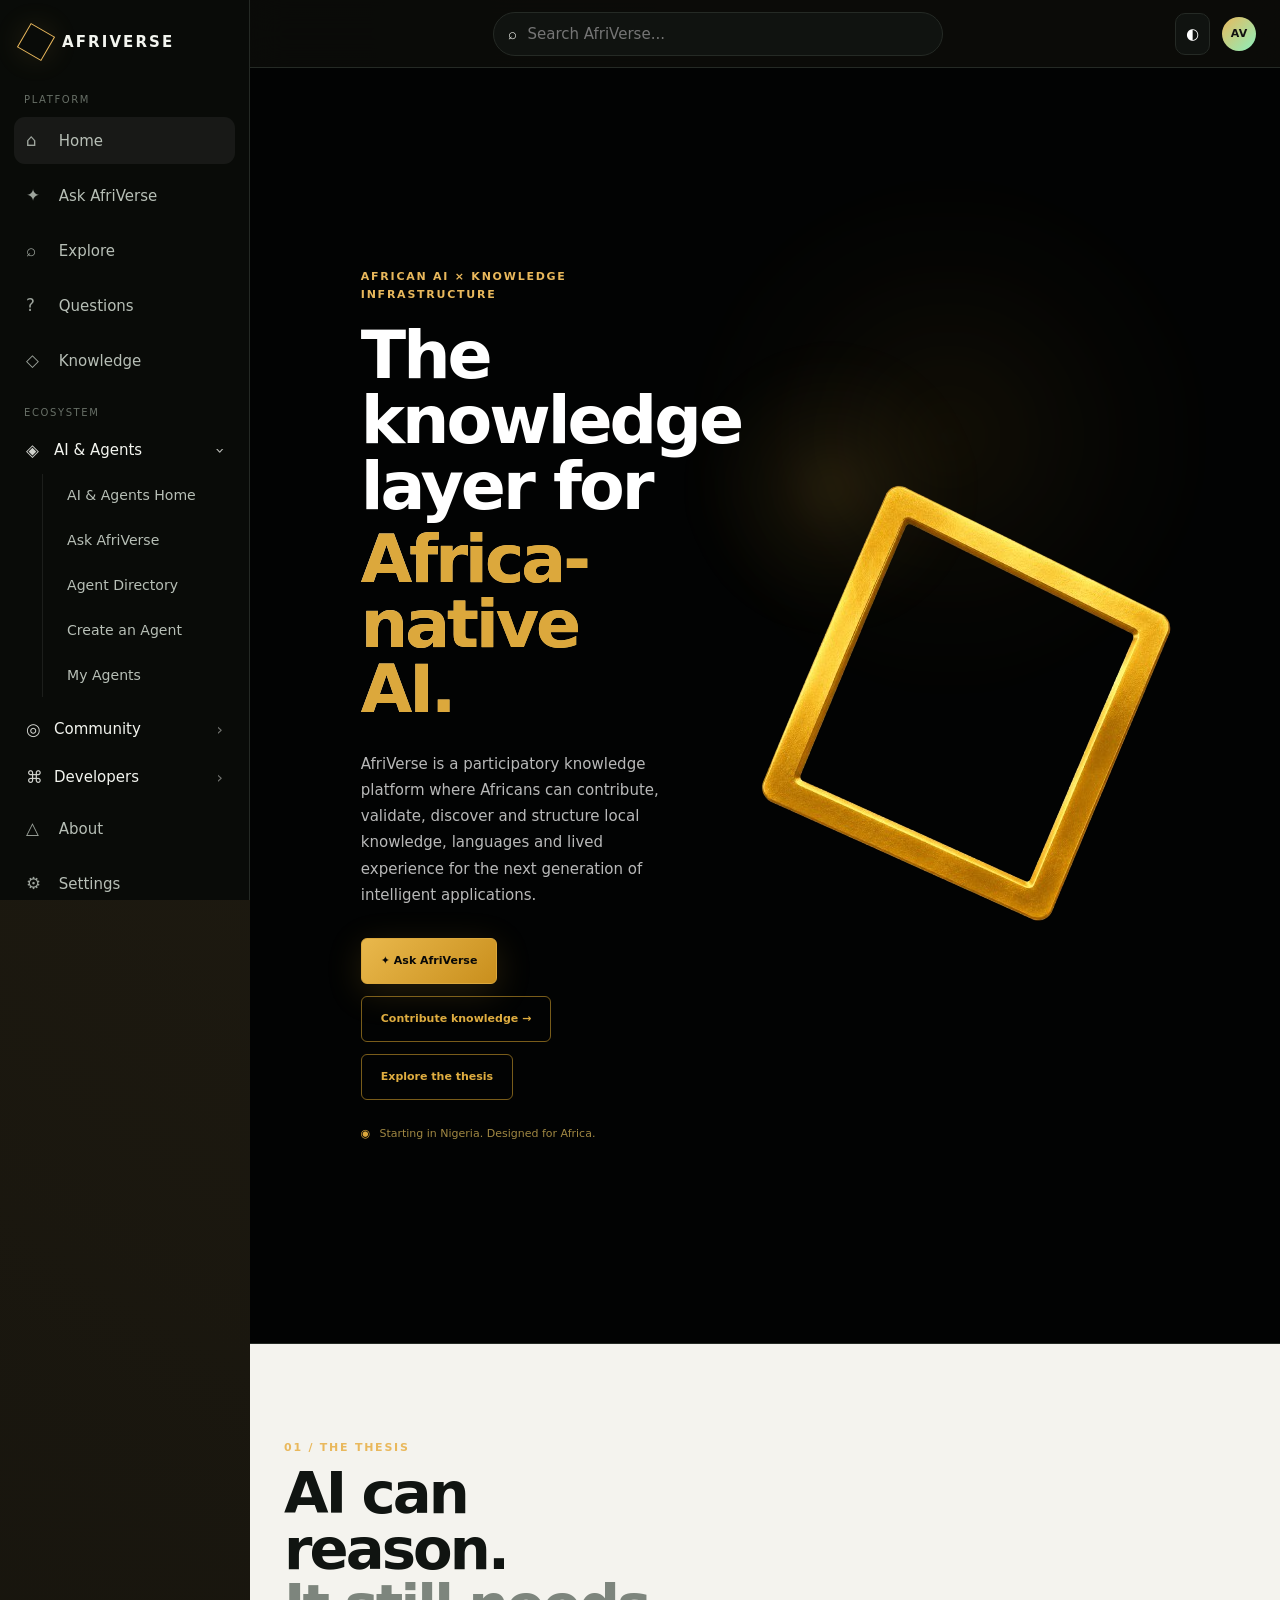
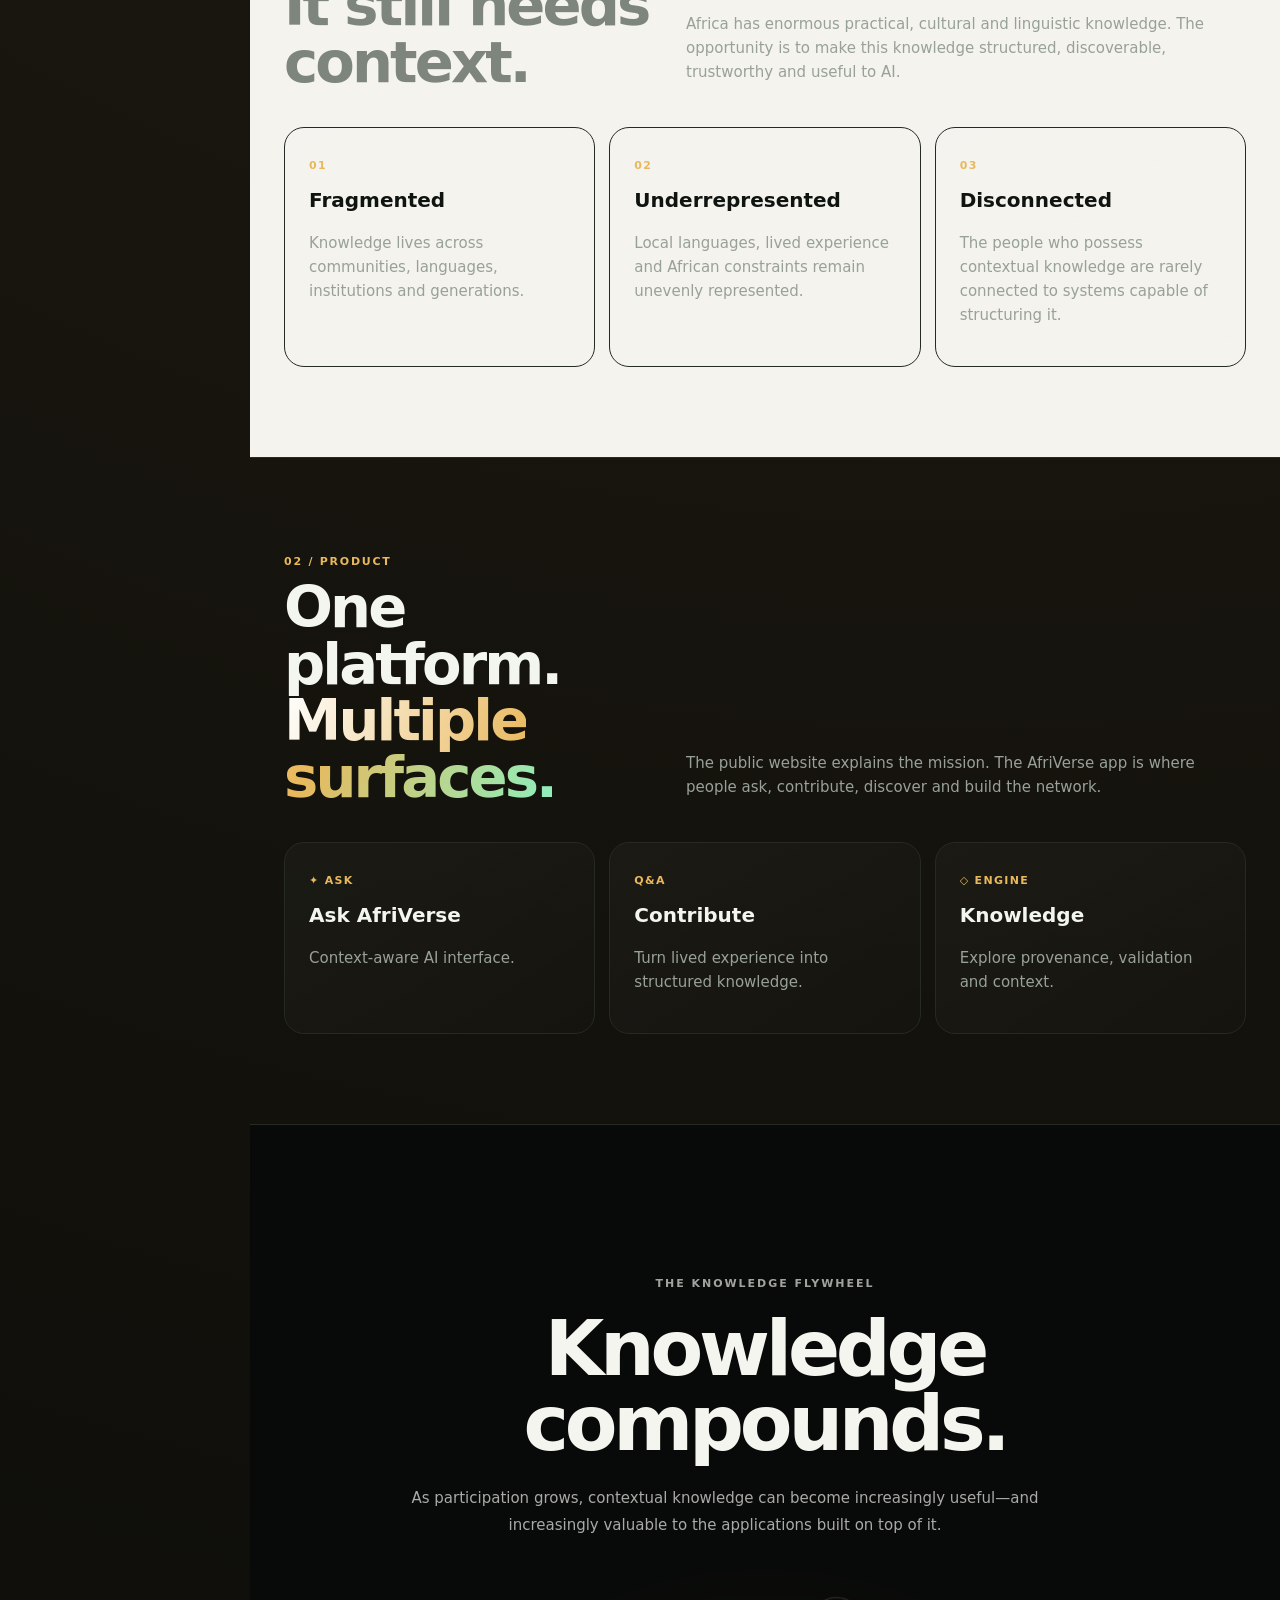
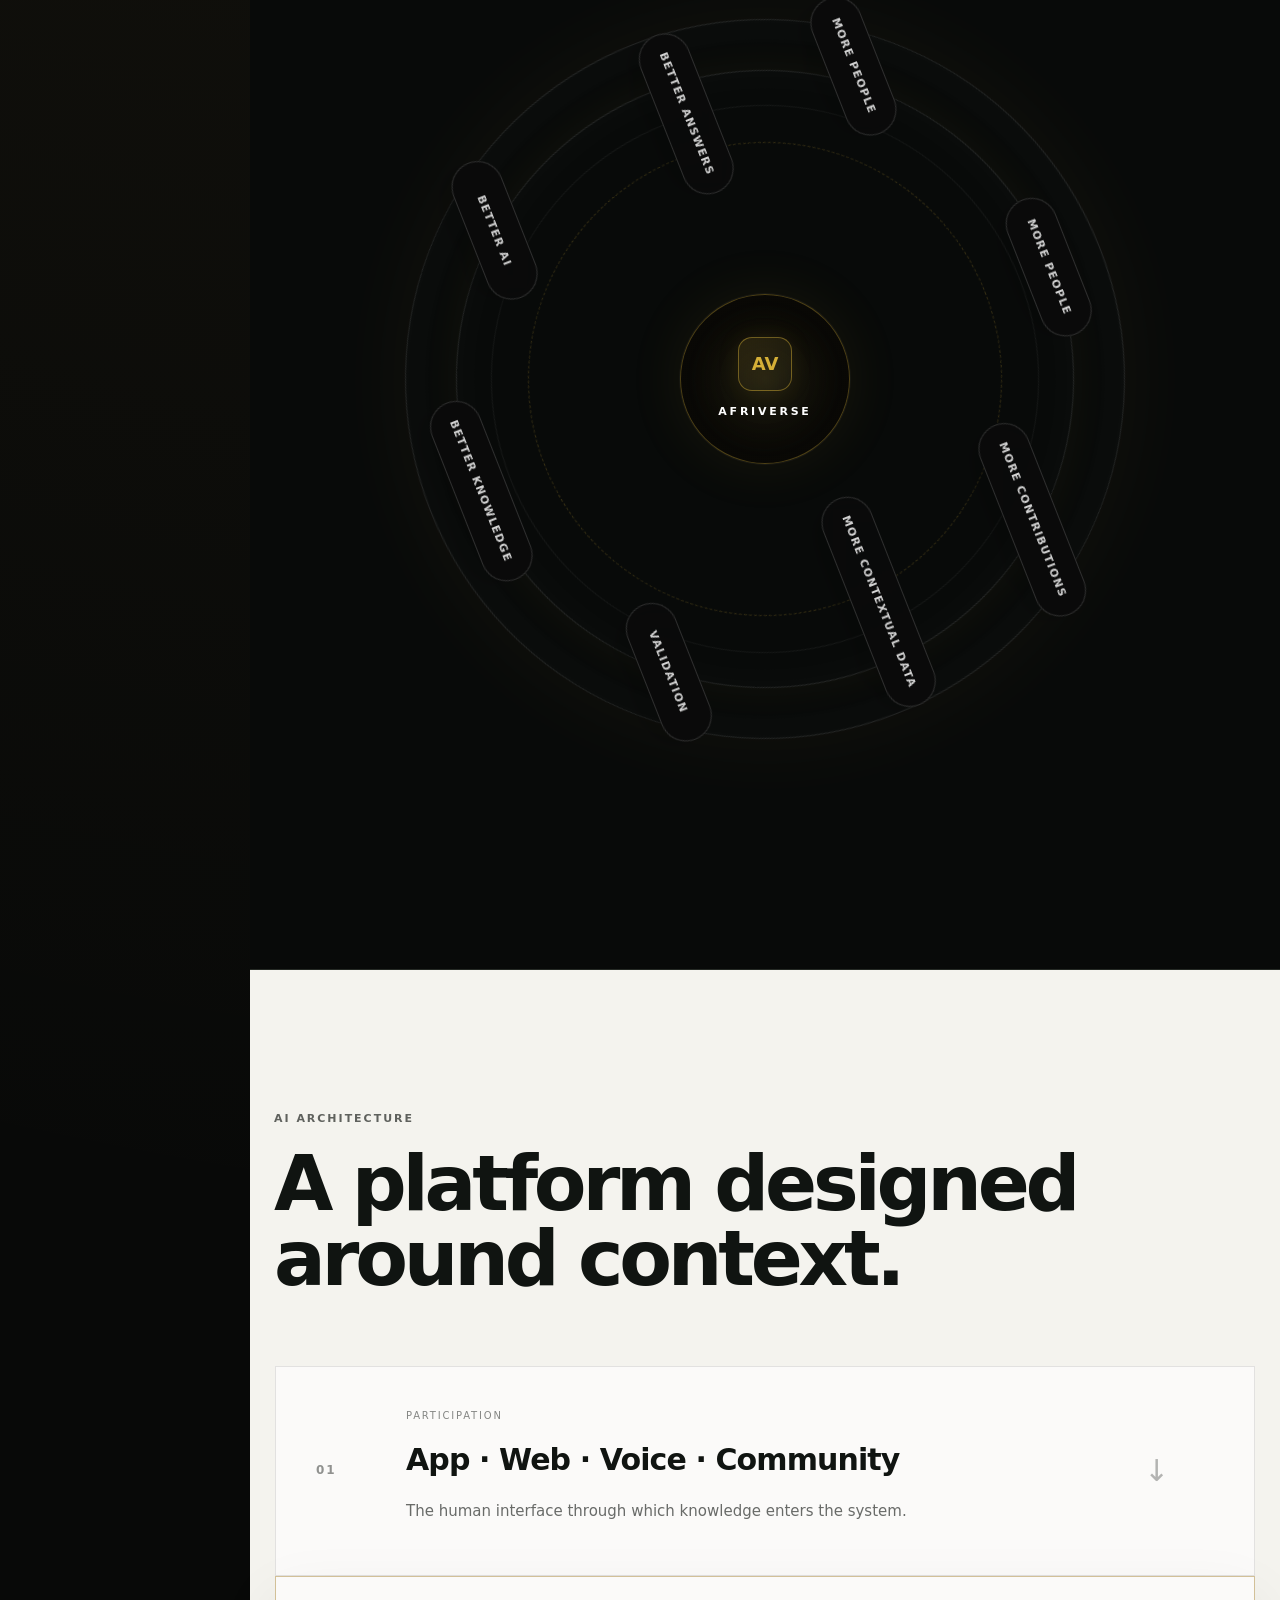
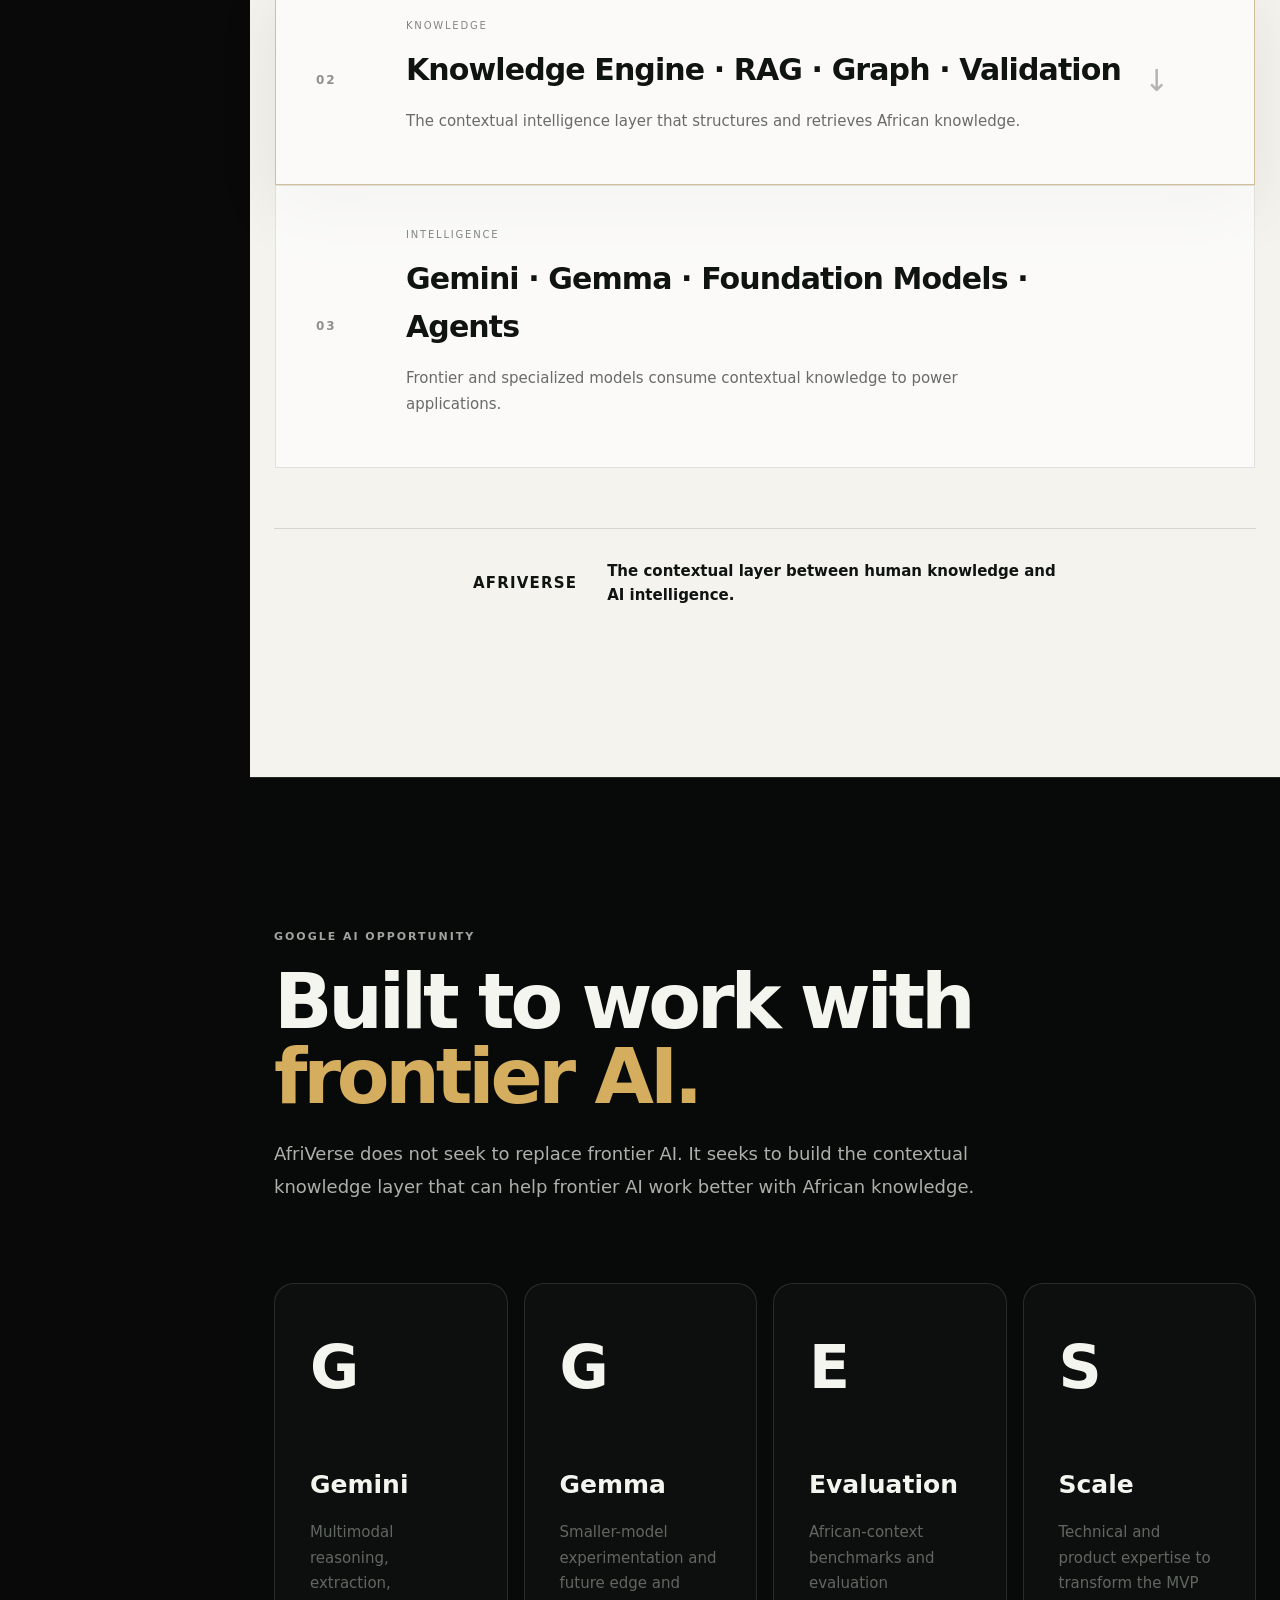
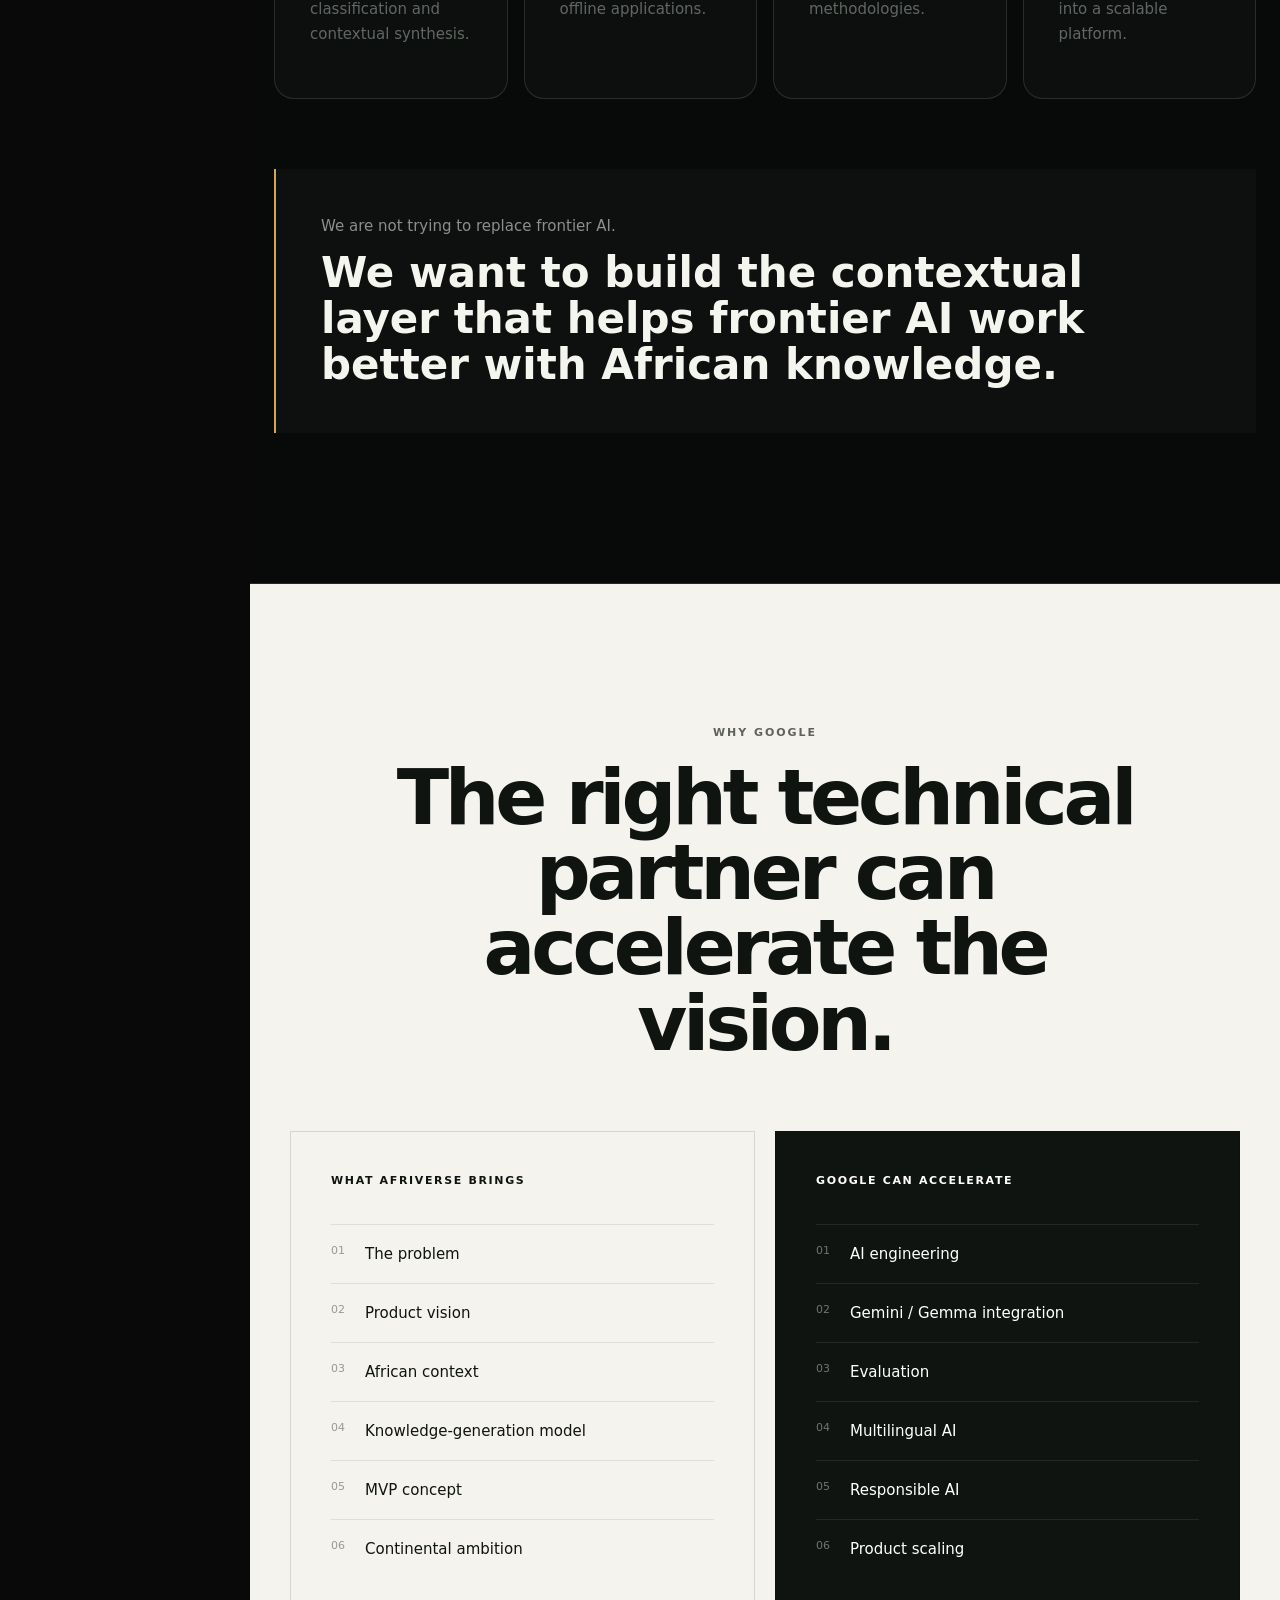
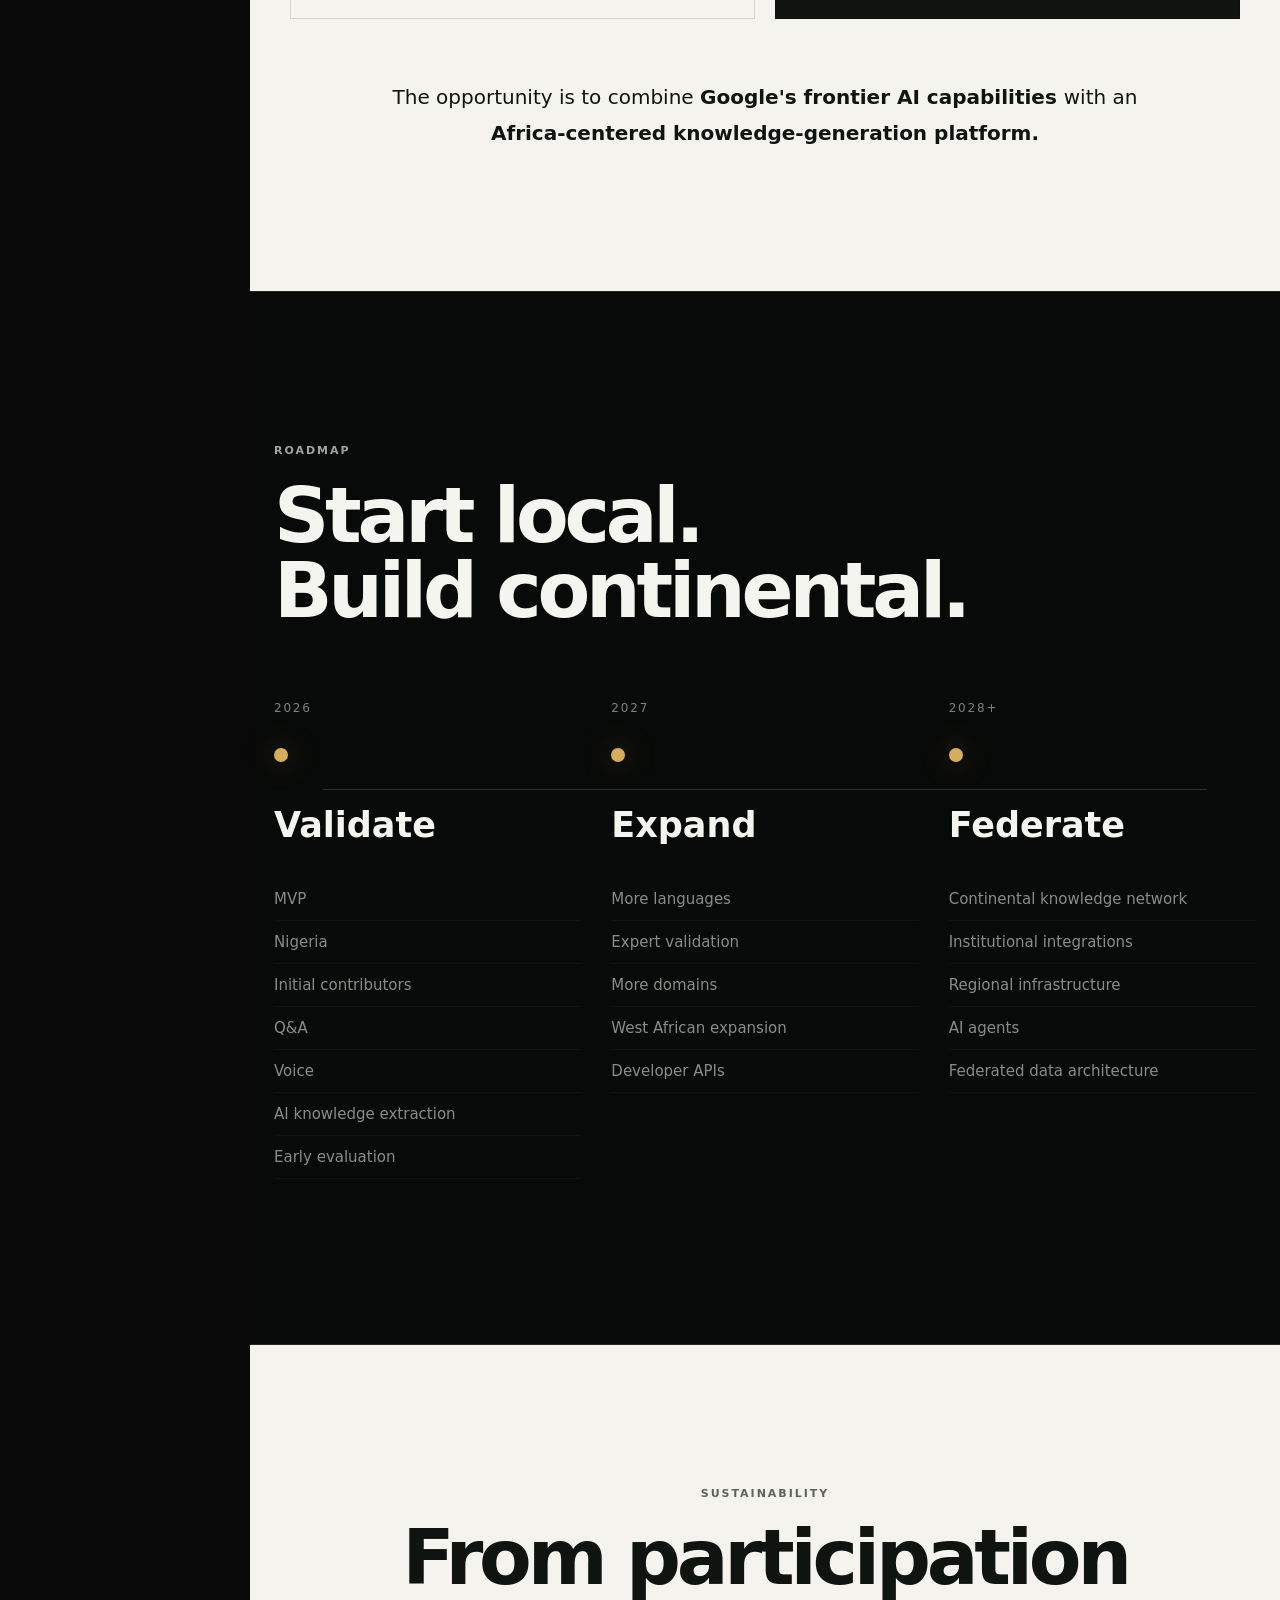
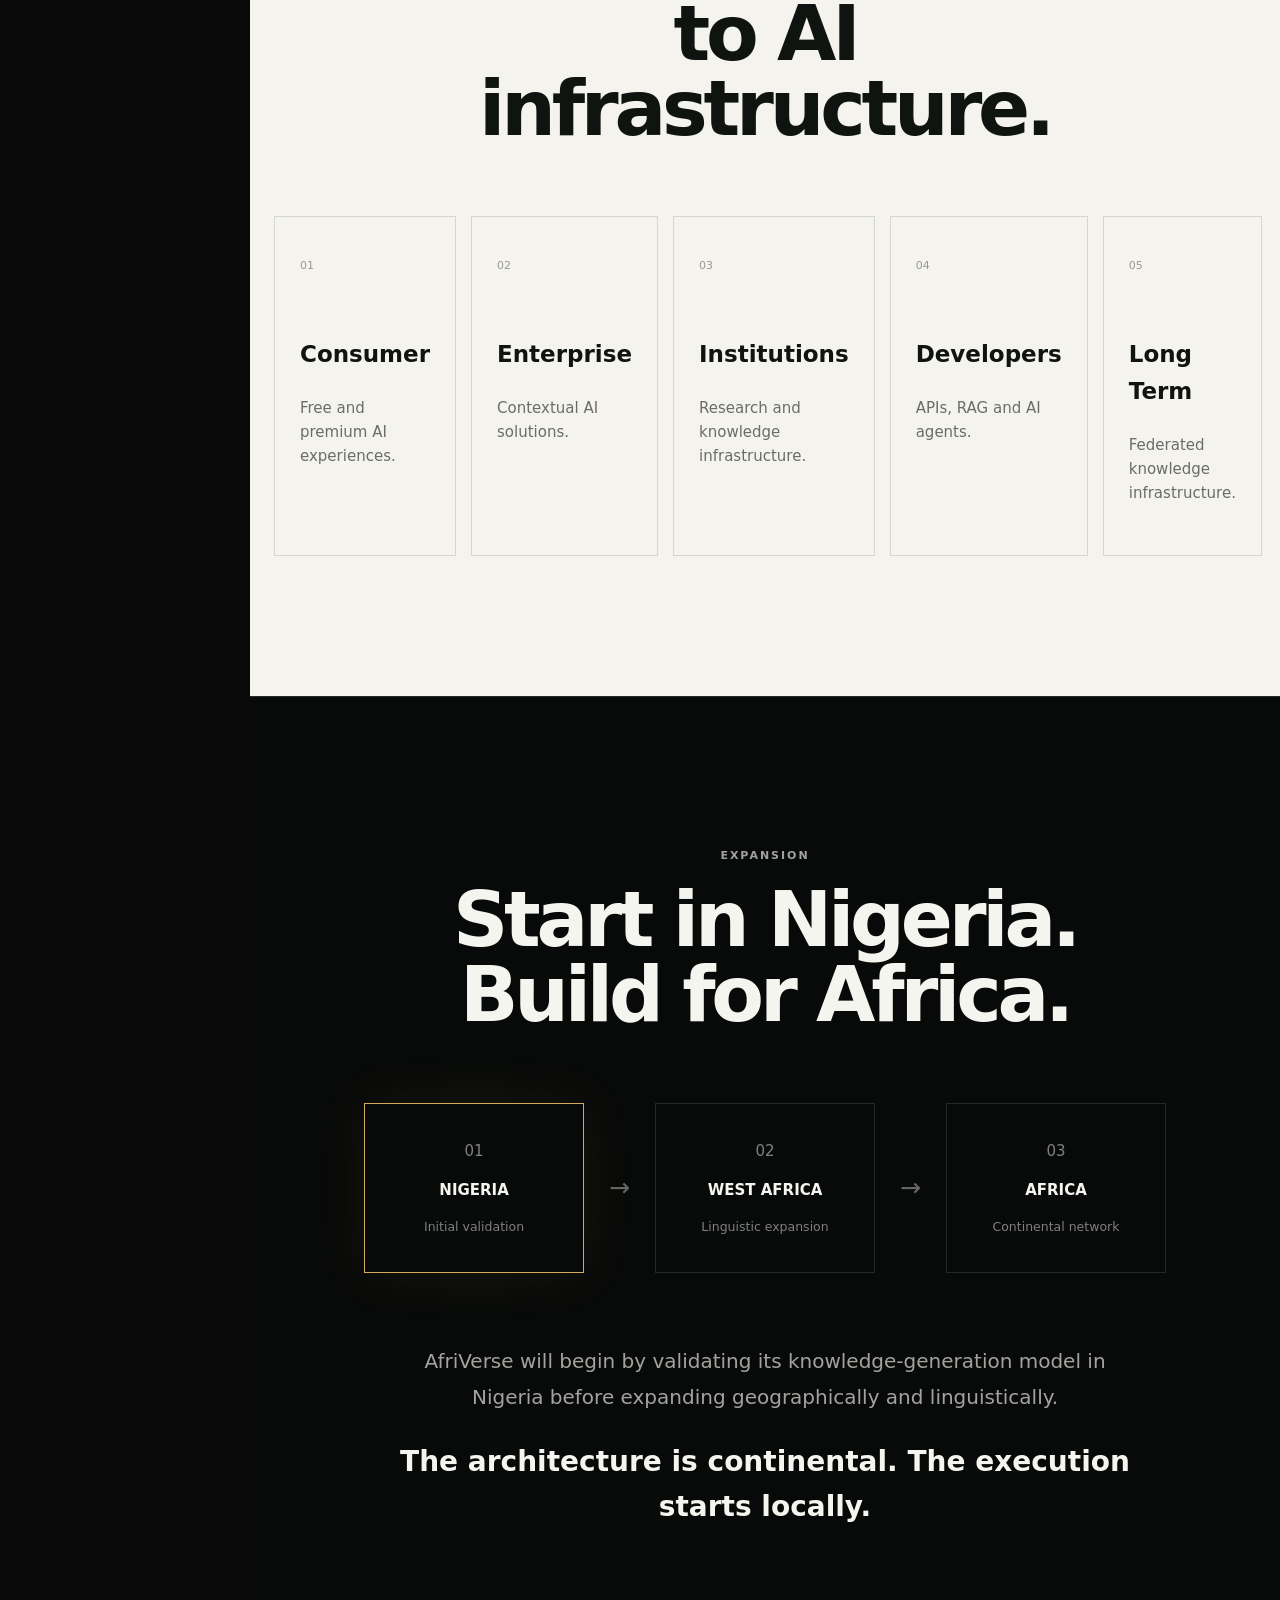
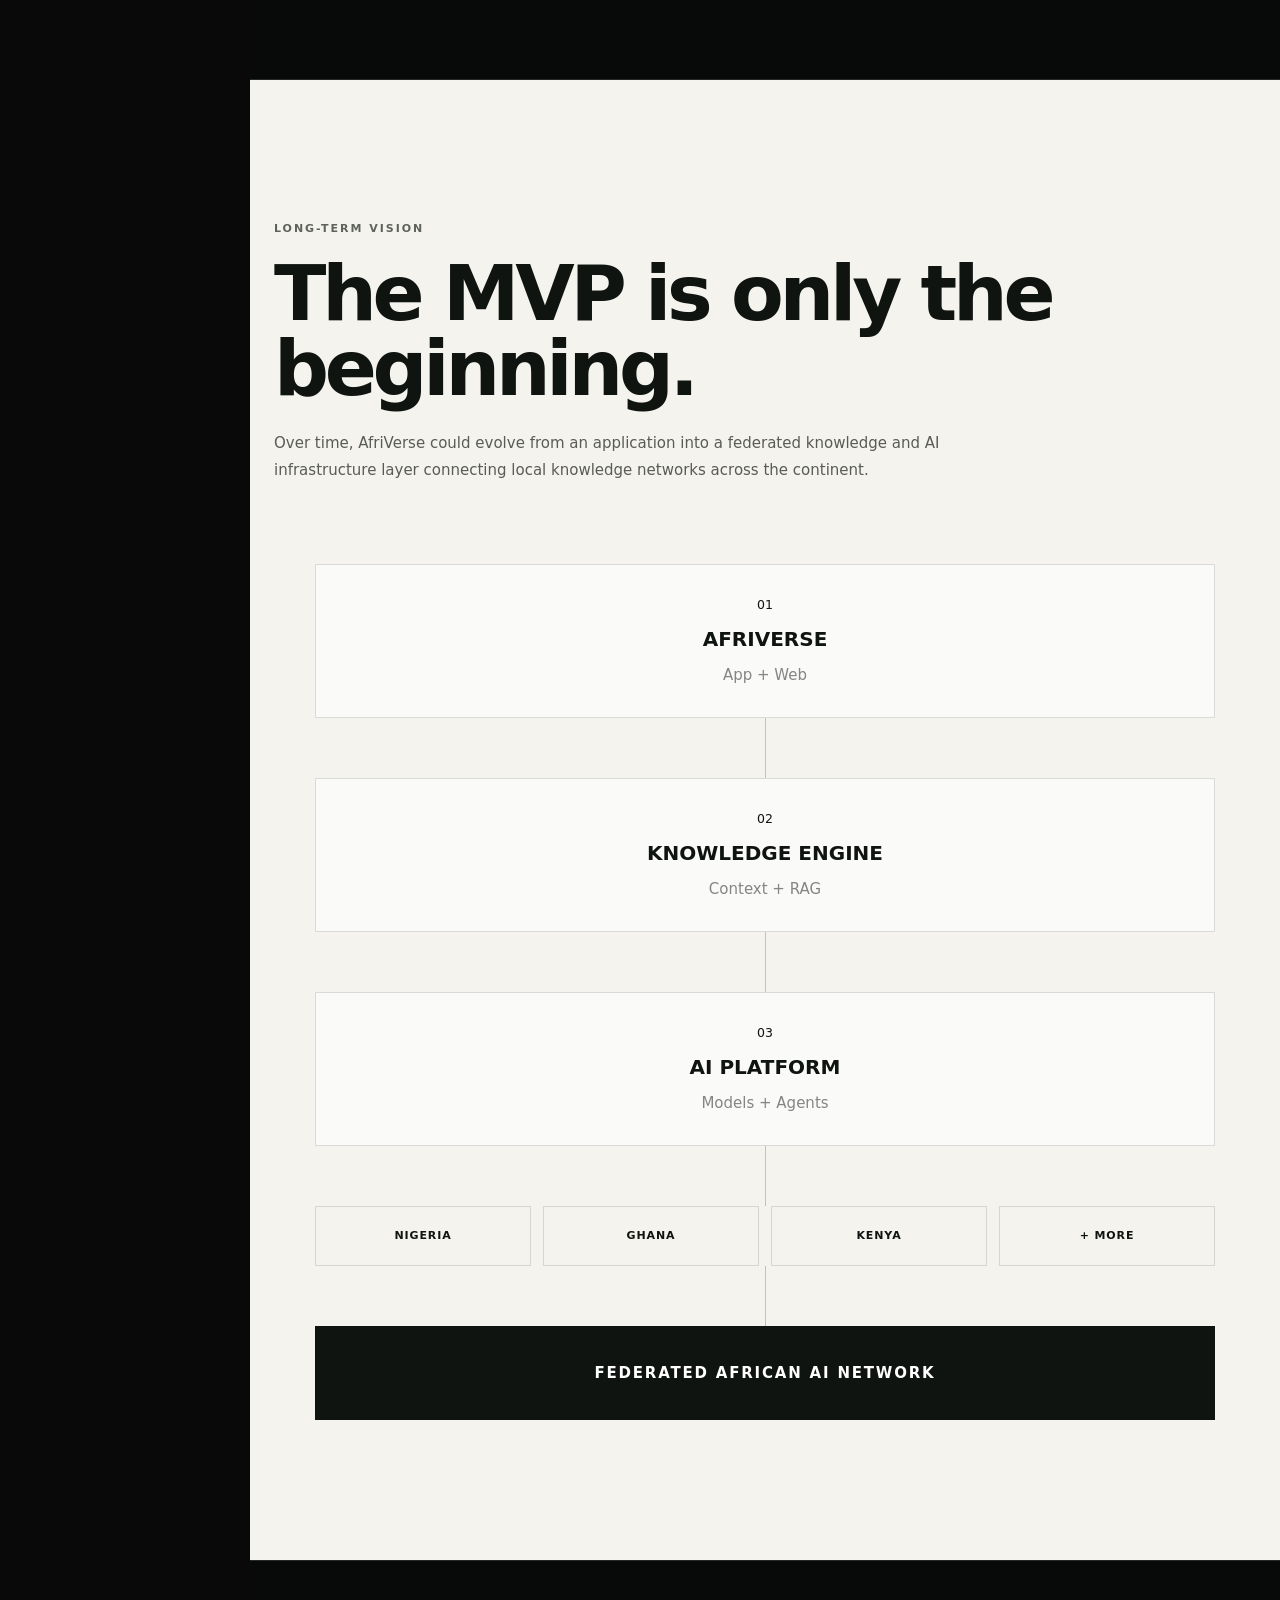
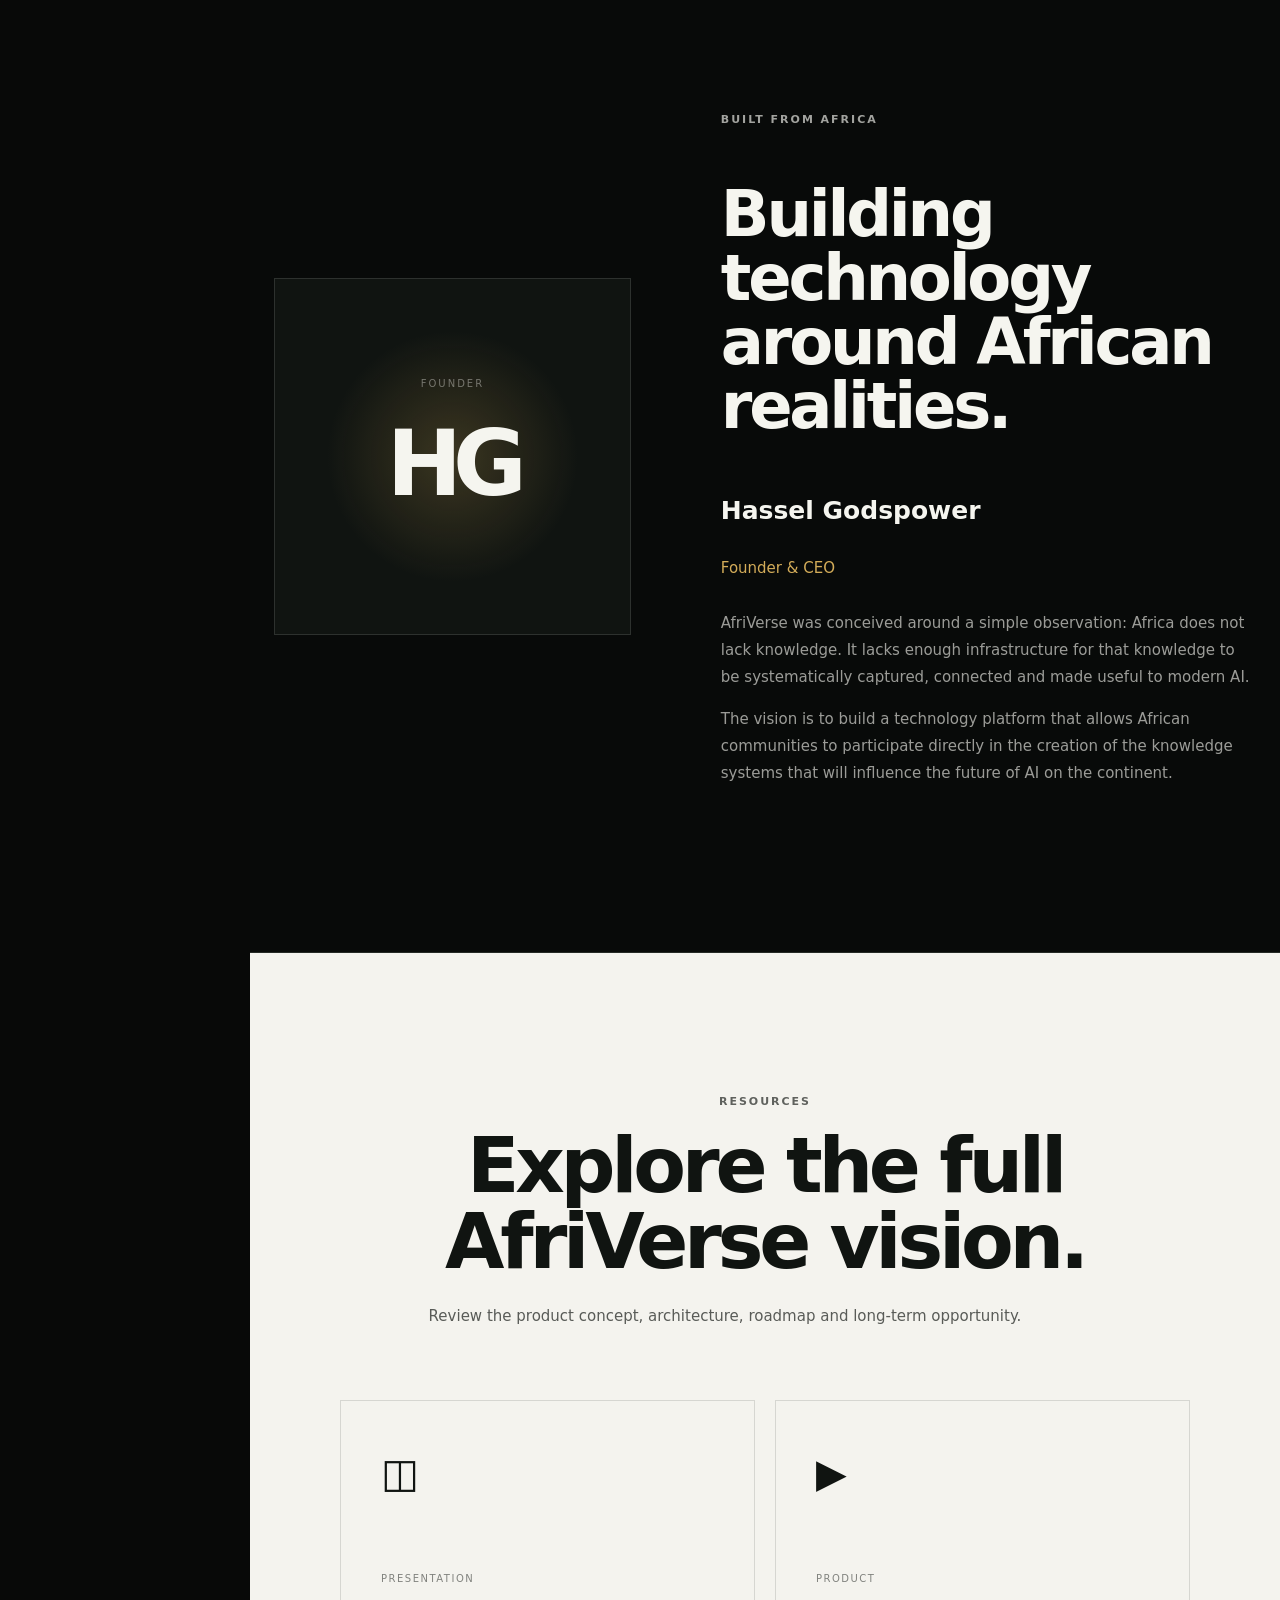
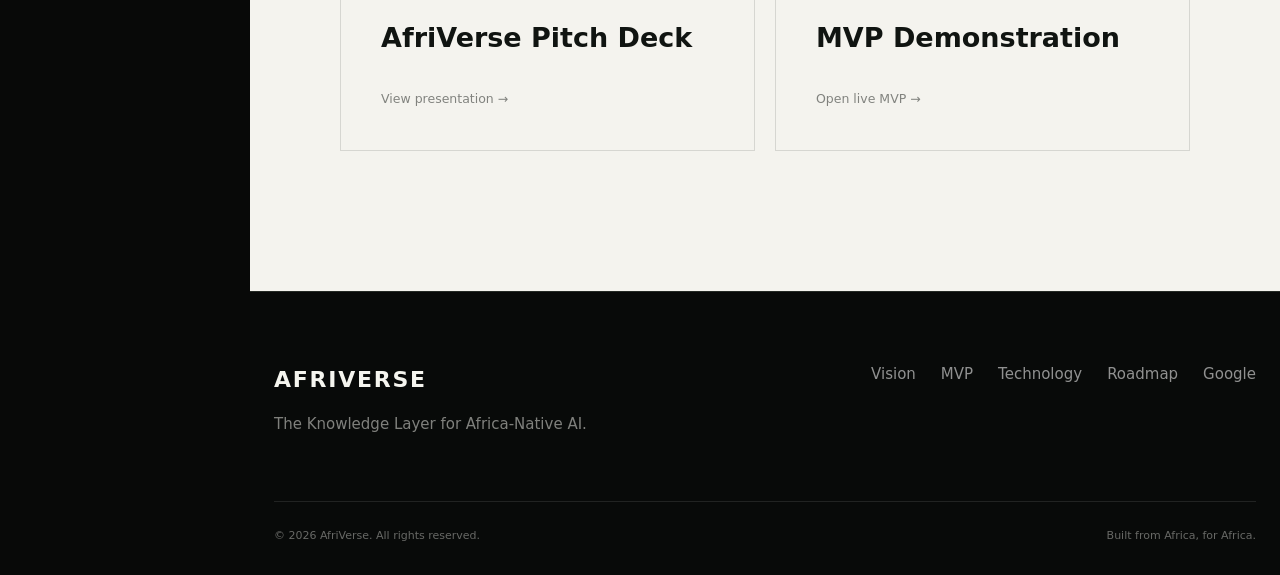
==== commit 3d295a7b: "Update index.html" ====
--- a/index.html
+++ b/index.html
@@ -486,32 +486,31 @@
 
             <div class="hero-video-frame">
 
-                <video
-                    class="hero-video"
-                    autoplay
-                    muted
-                    loop
-                    playsinline
-                    preload="metadata"
-                    poster="assets/hero-afriverse.png"
-                >
-
-                    <source
-                        src="assets/afriverse-knowledge-generation.mp4"
-                        type="video/mp4"
+                <!-- =========================================================
+                     RIGHT: KNOWLEDGE GENERATION VIDEO
+                ========================================================== -->
+                
+                <div class="hero-visual">
+                
+                    <video
+                        class="hero-video"
+                        autoplay
+                        muted
+                        loop
+                        playsinline
+                        preload="metadata"
+                        poster="assets/hero-afriverse.png"
                     >
-
-                    Your browser does not support the video element.
-
-                </video>
-
-
-                <div class="hero-video-status">
-
-                    <span class="status-dot"></span>
-
-                    Knowledge engine active
-
+                
+                        <source
+                            src="assets/afriverse-knowledge-generation.mp4"
+                            type="video/mp4"
+                        >
+                
+                        Your browser does not support the video element.
+                
+                    </video>
+                
                 </div>
 
             </div>
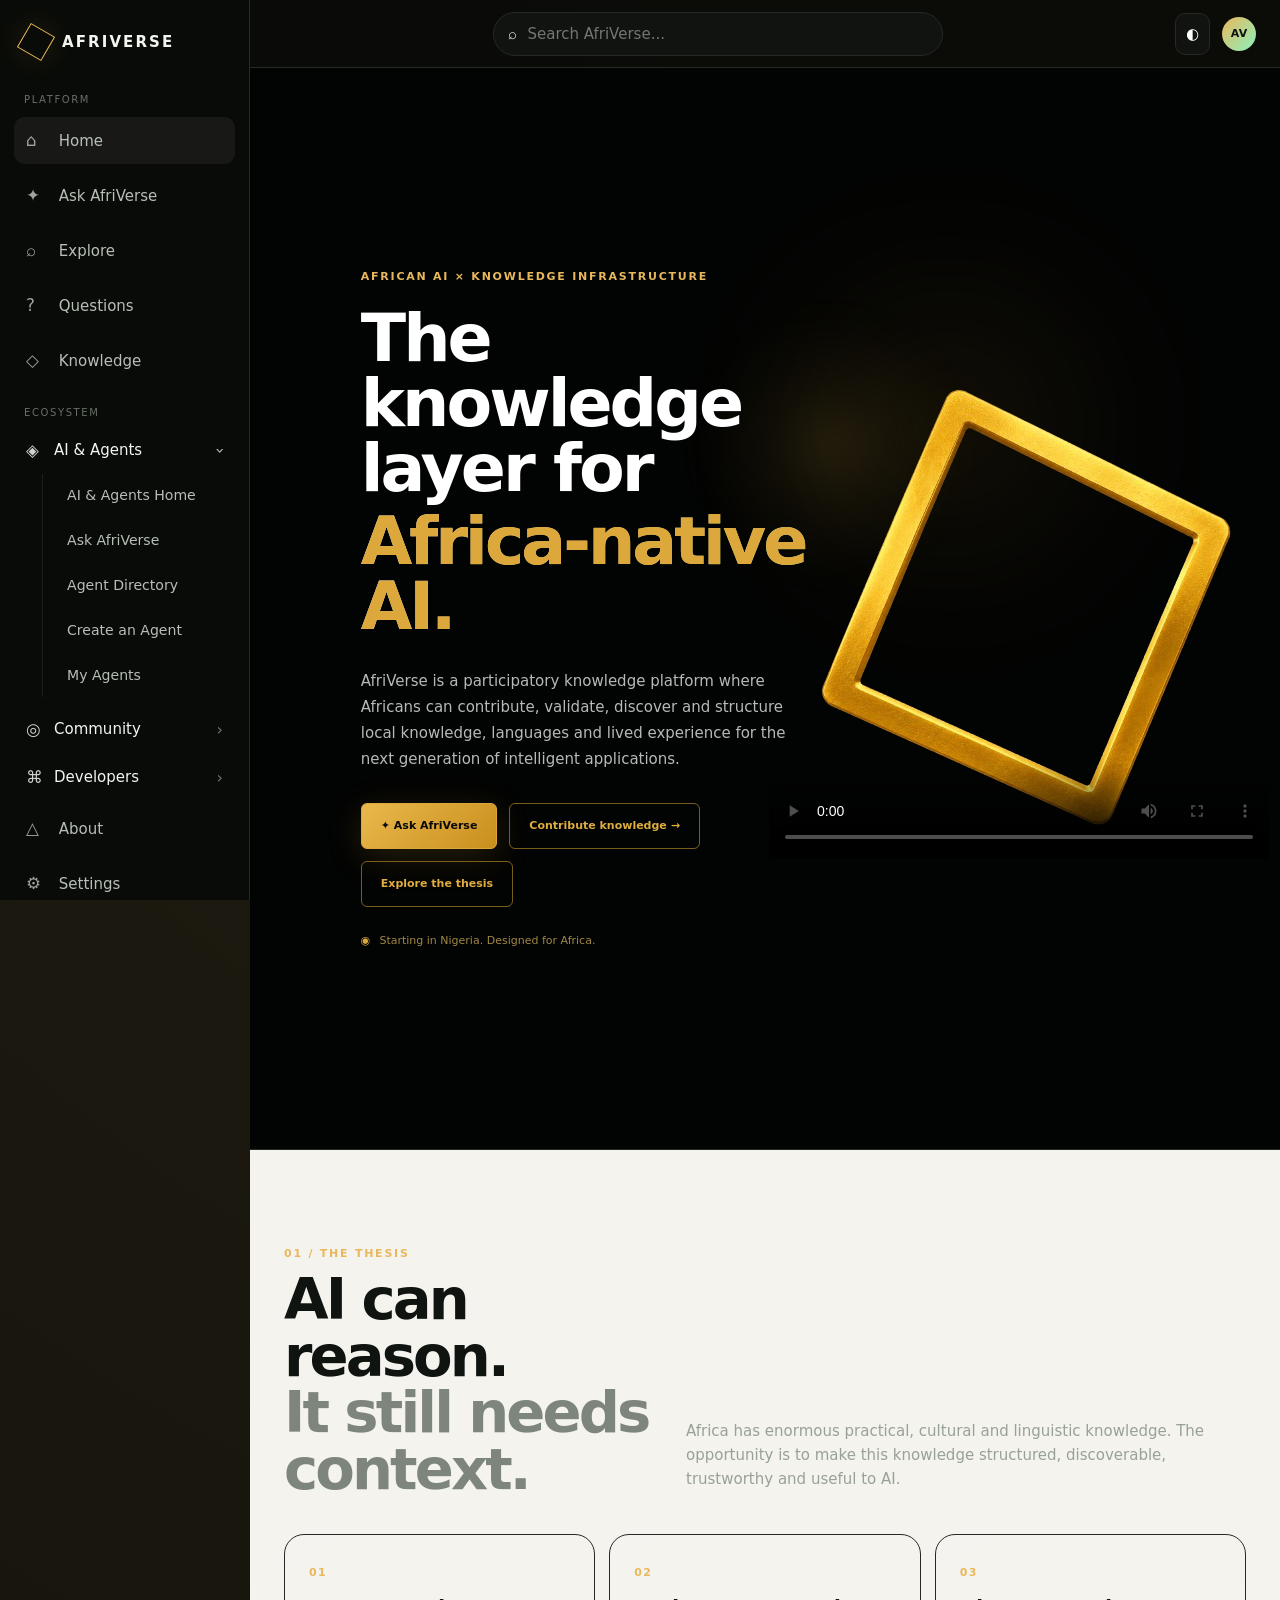
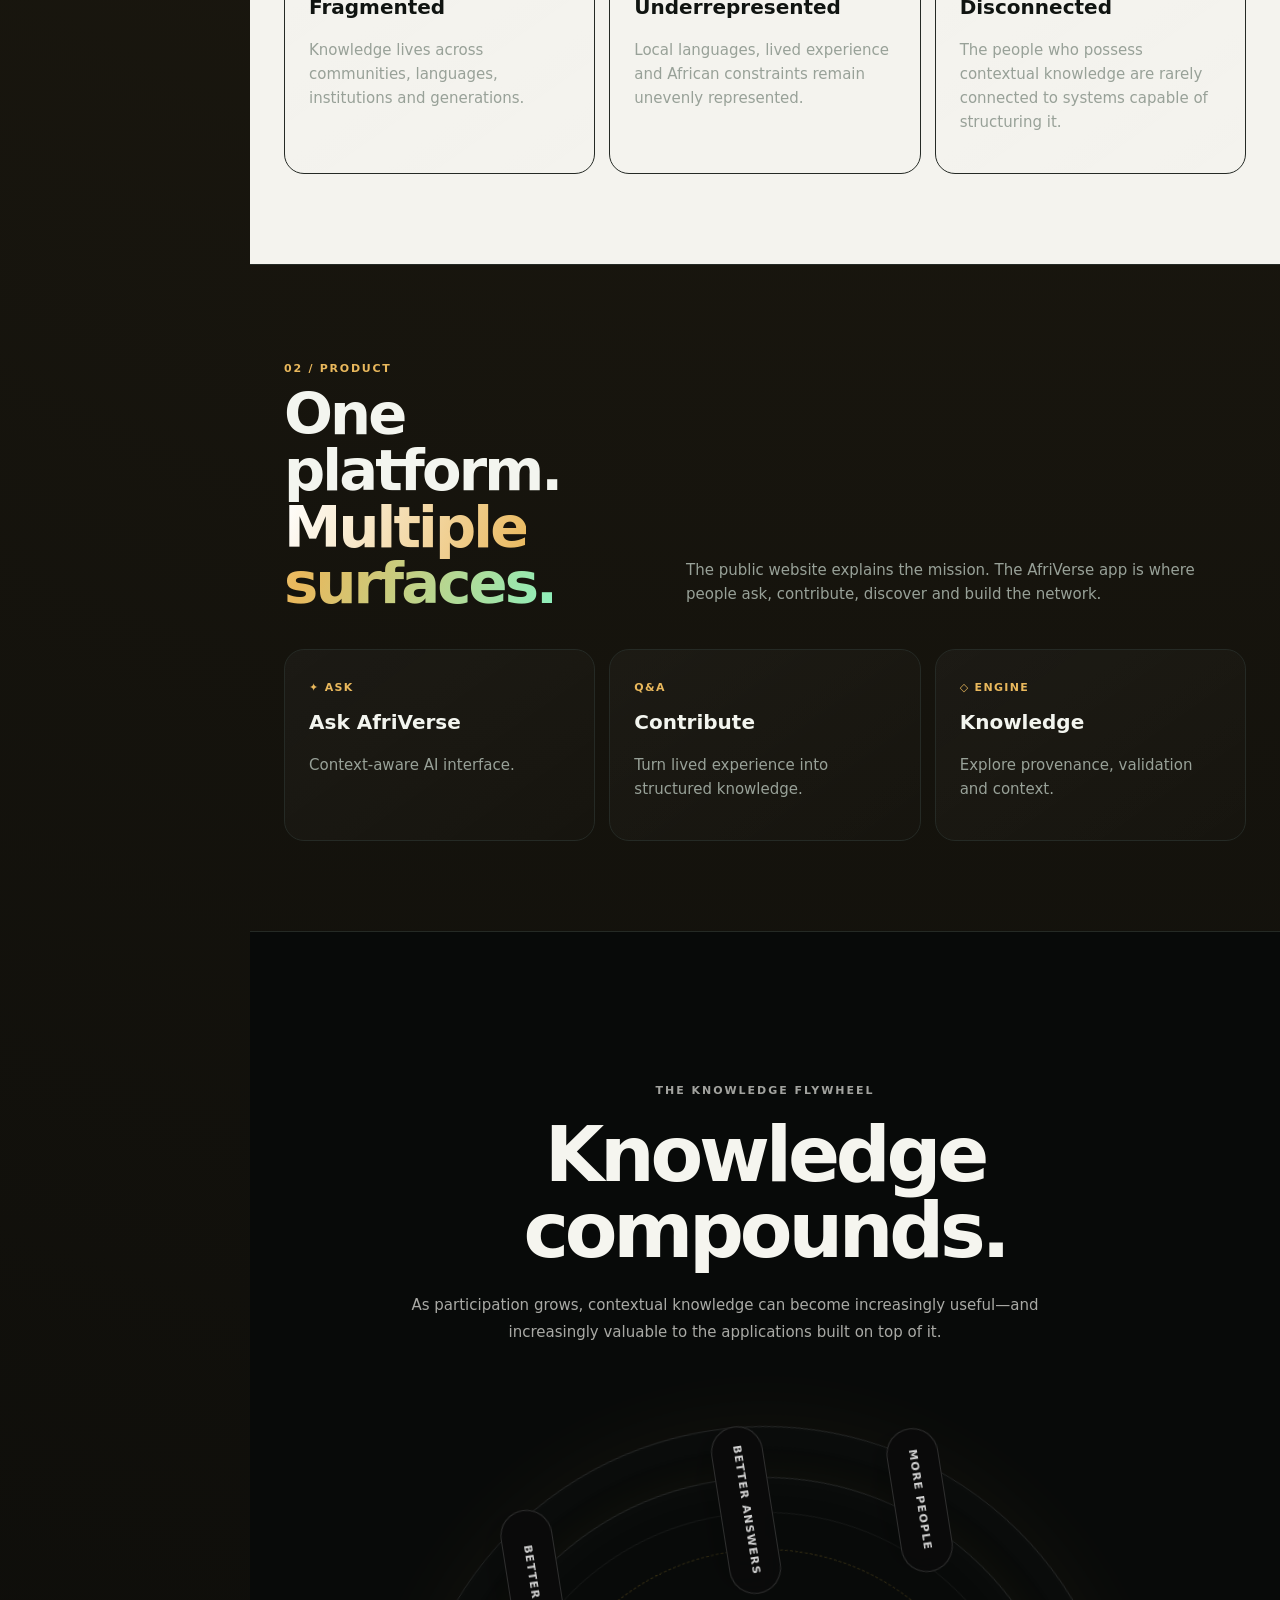
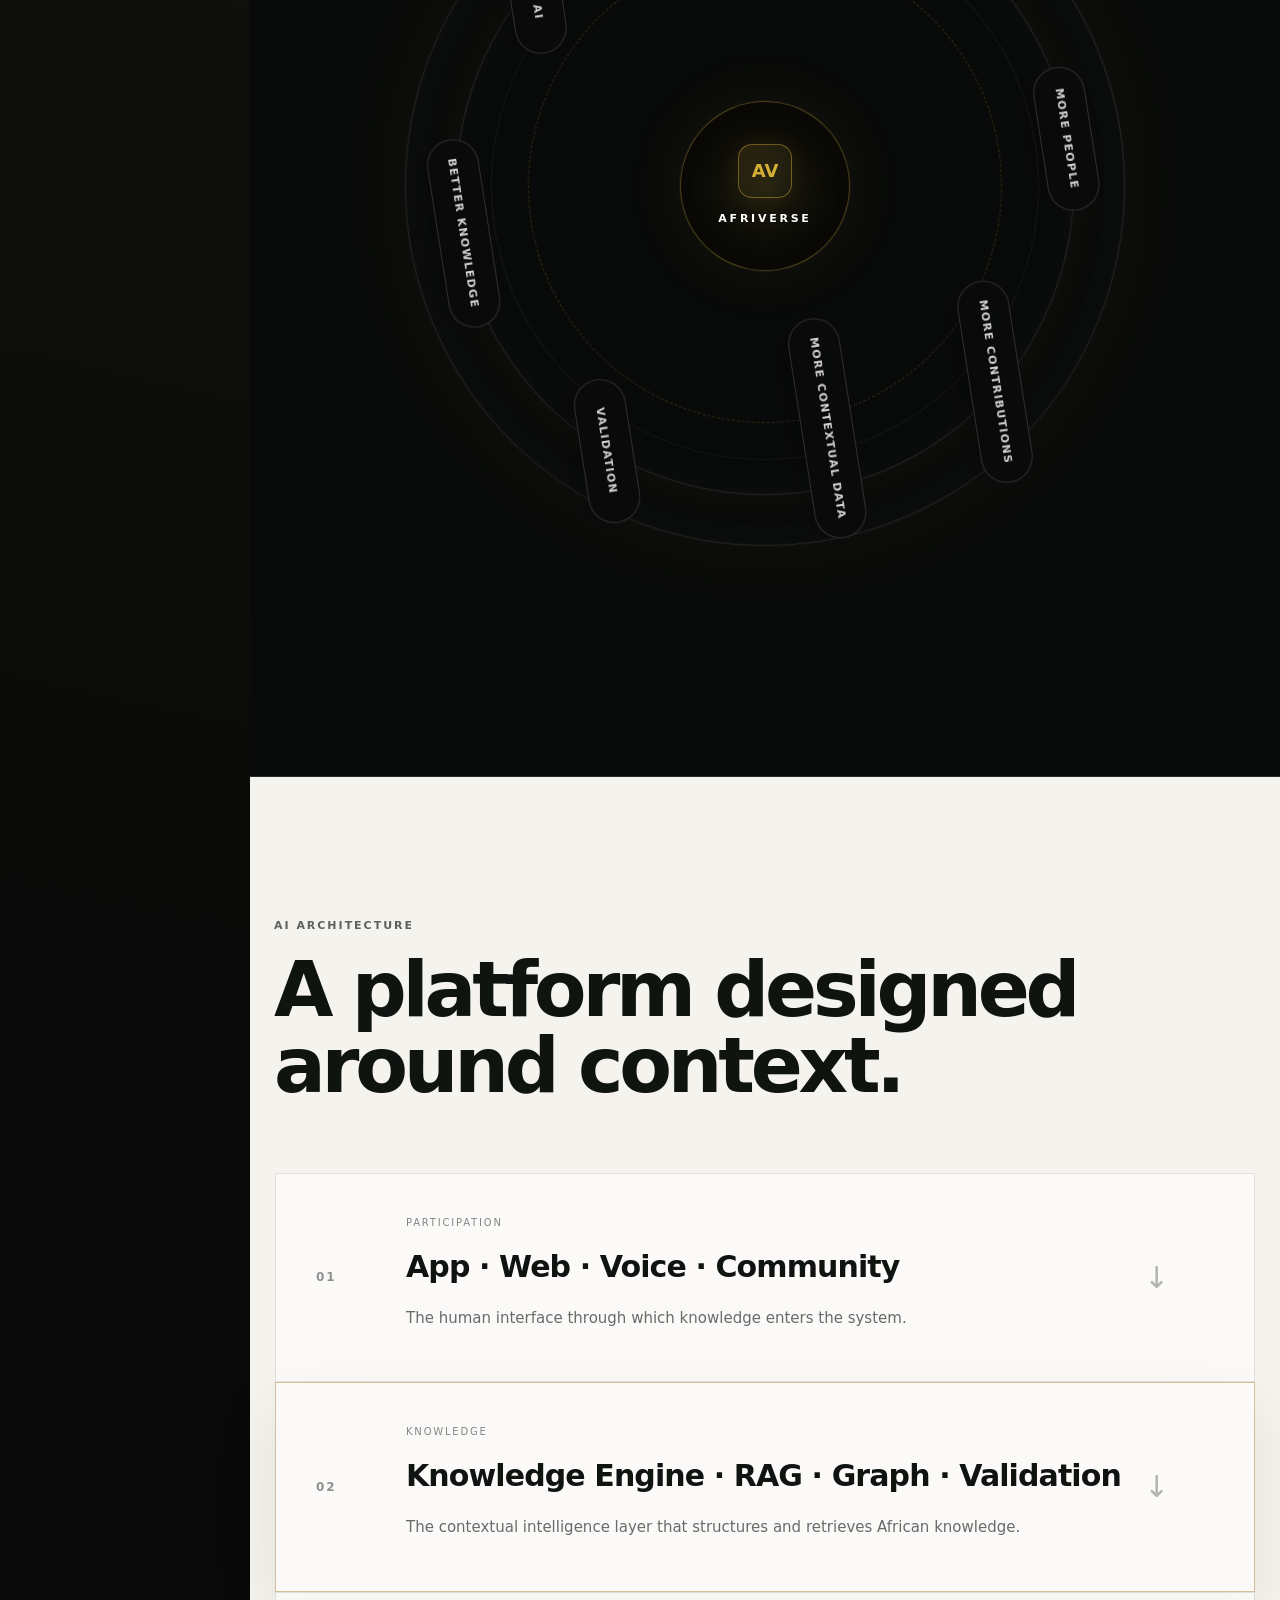
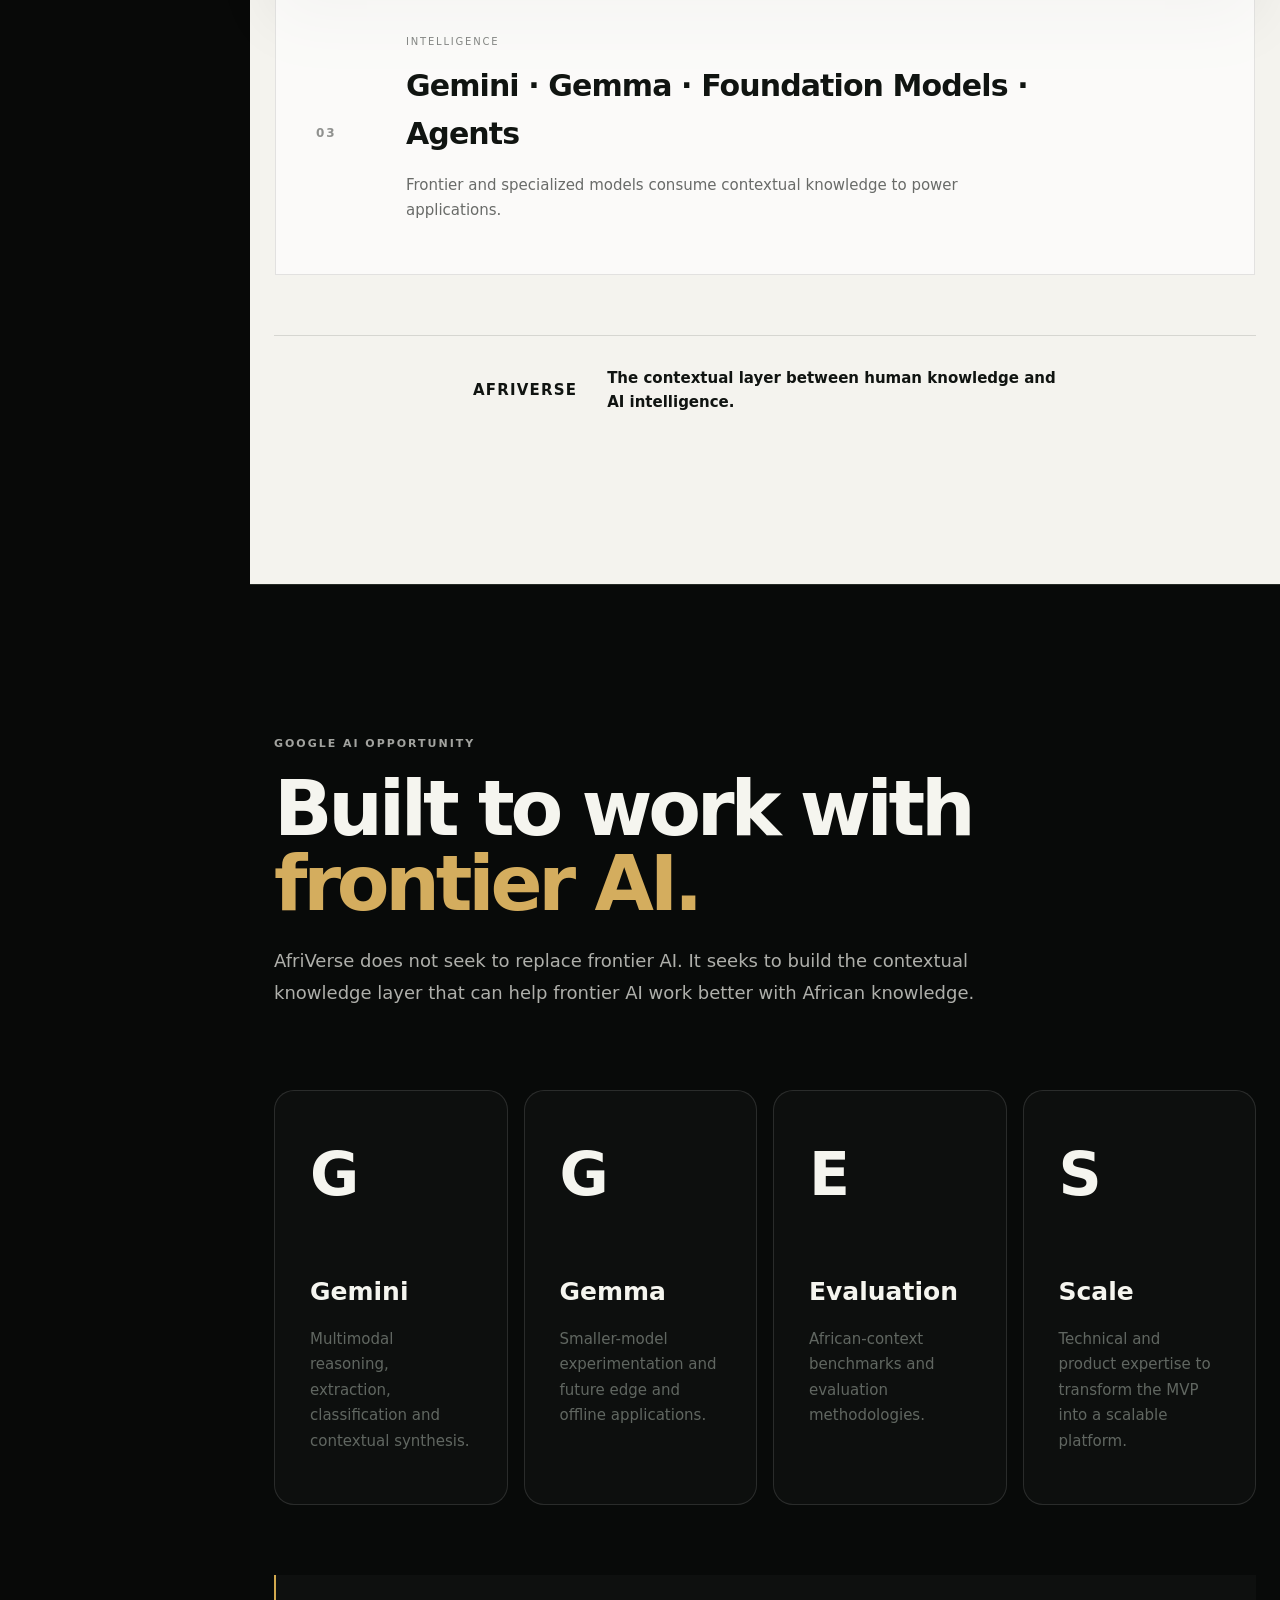
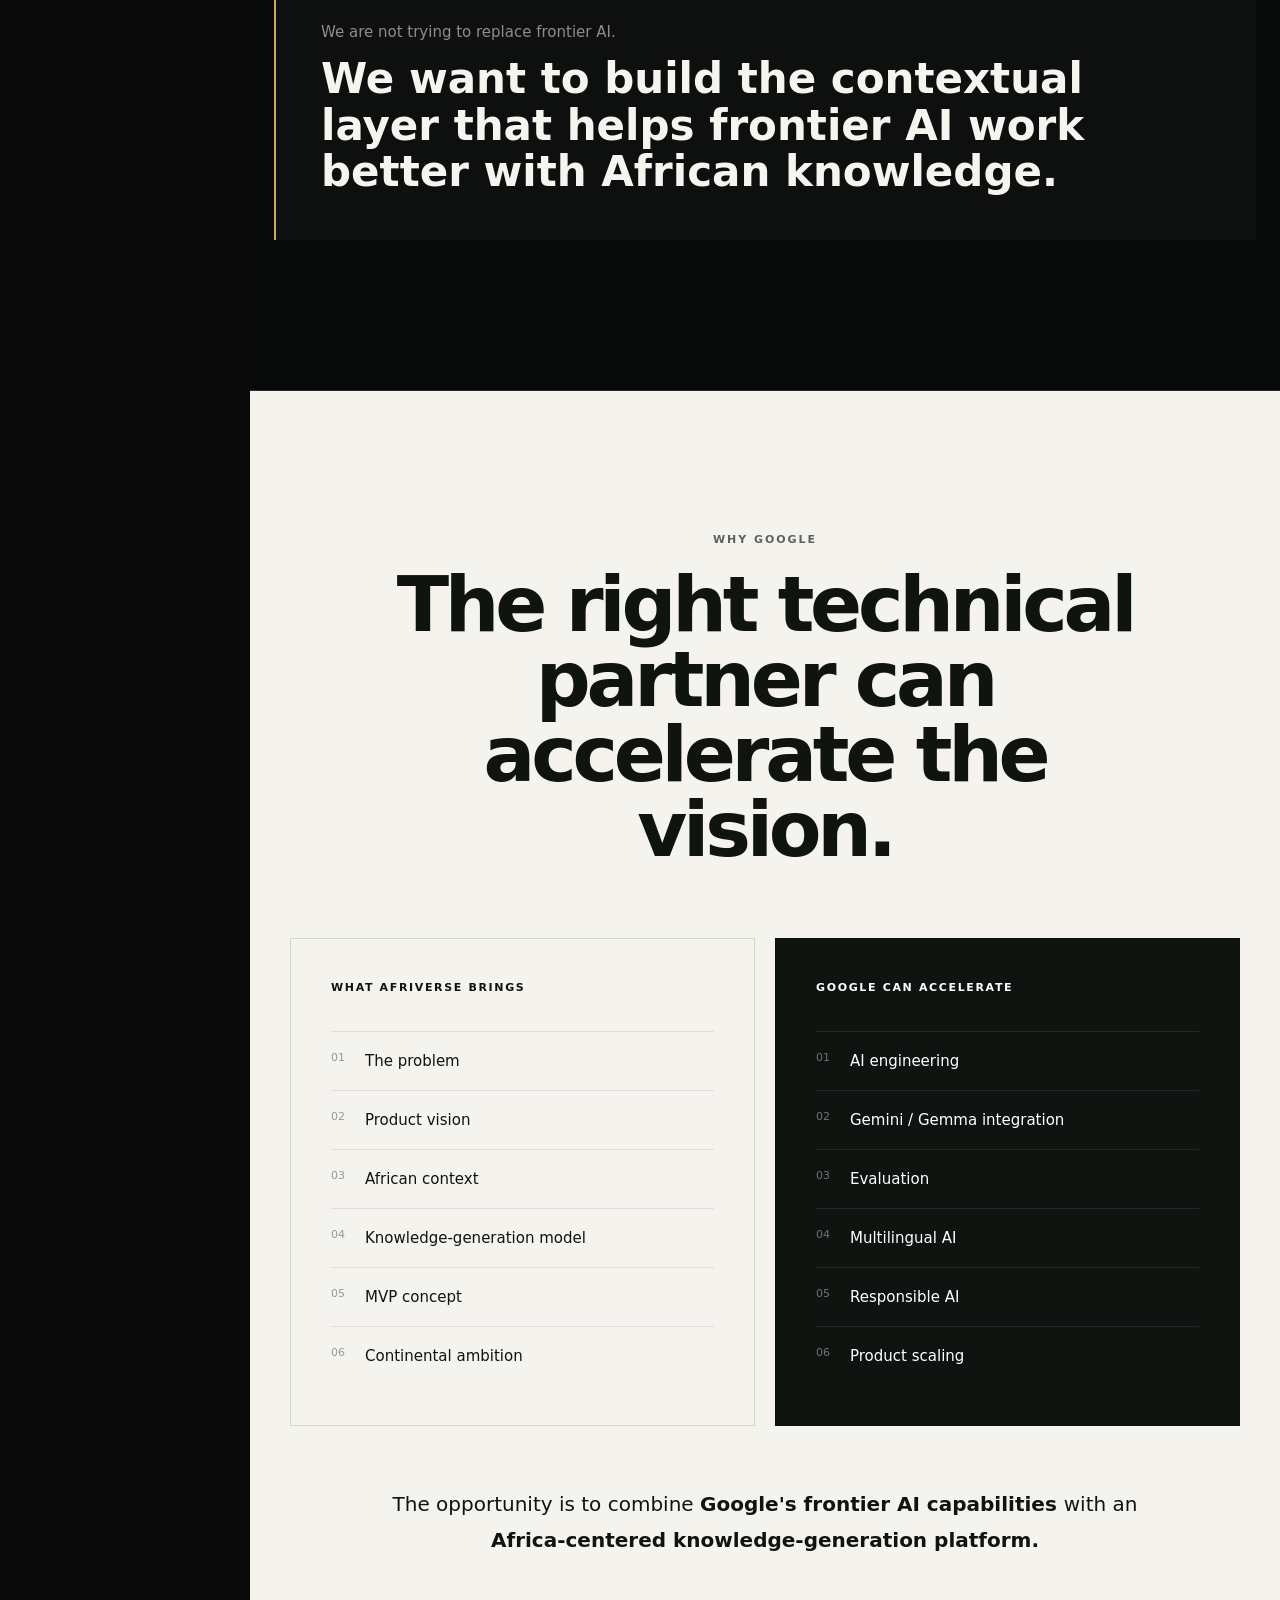
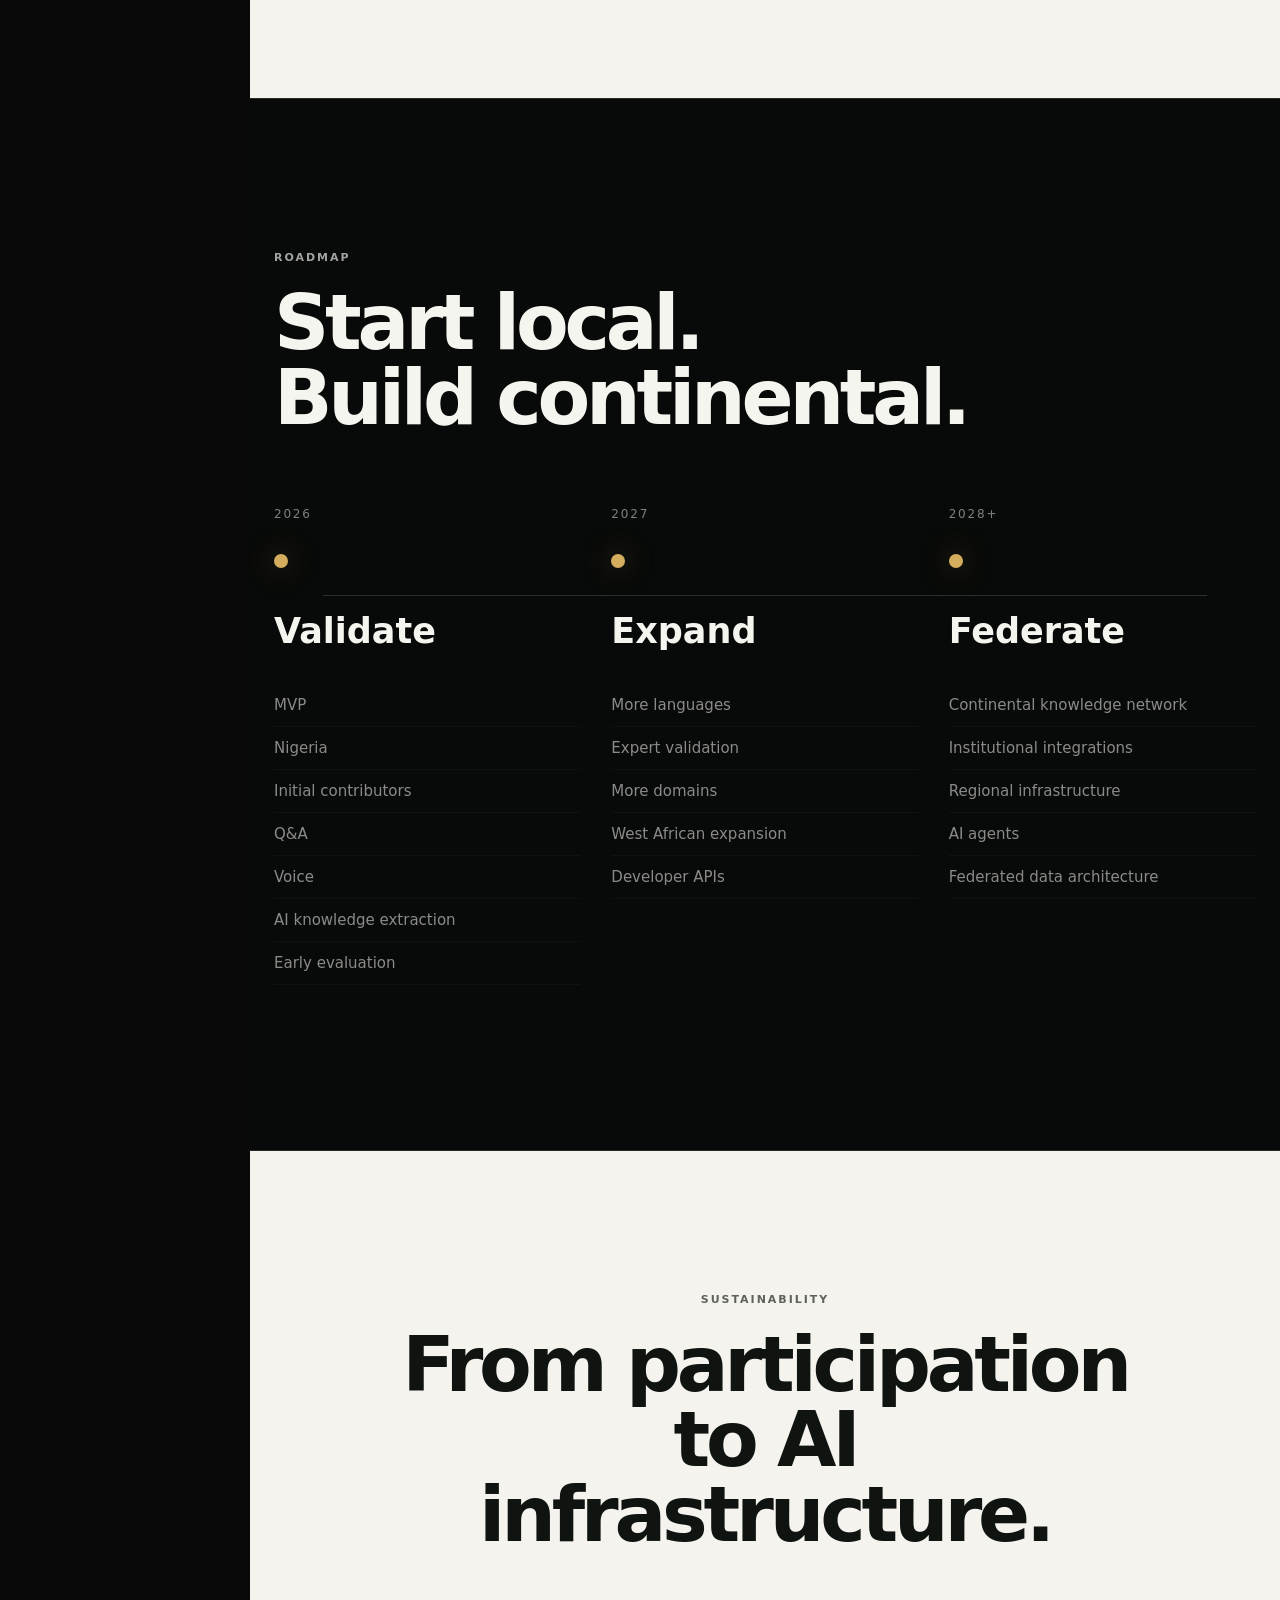
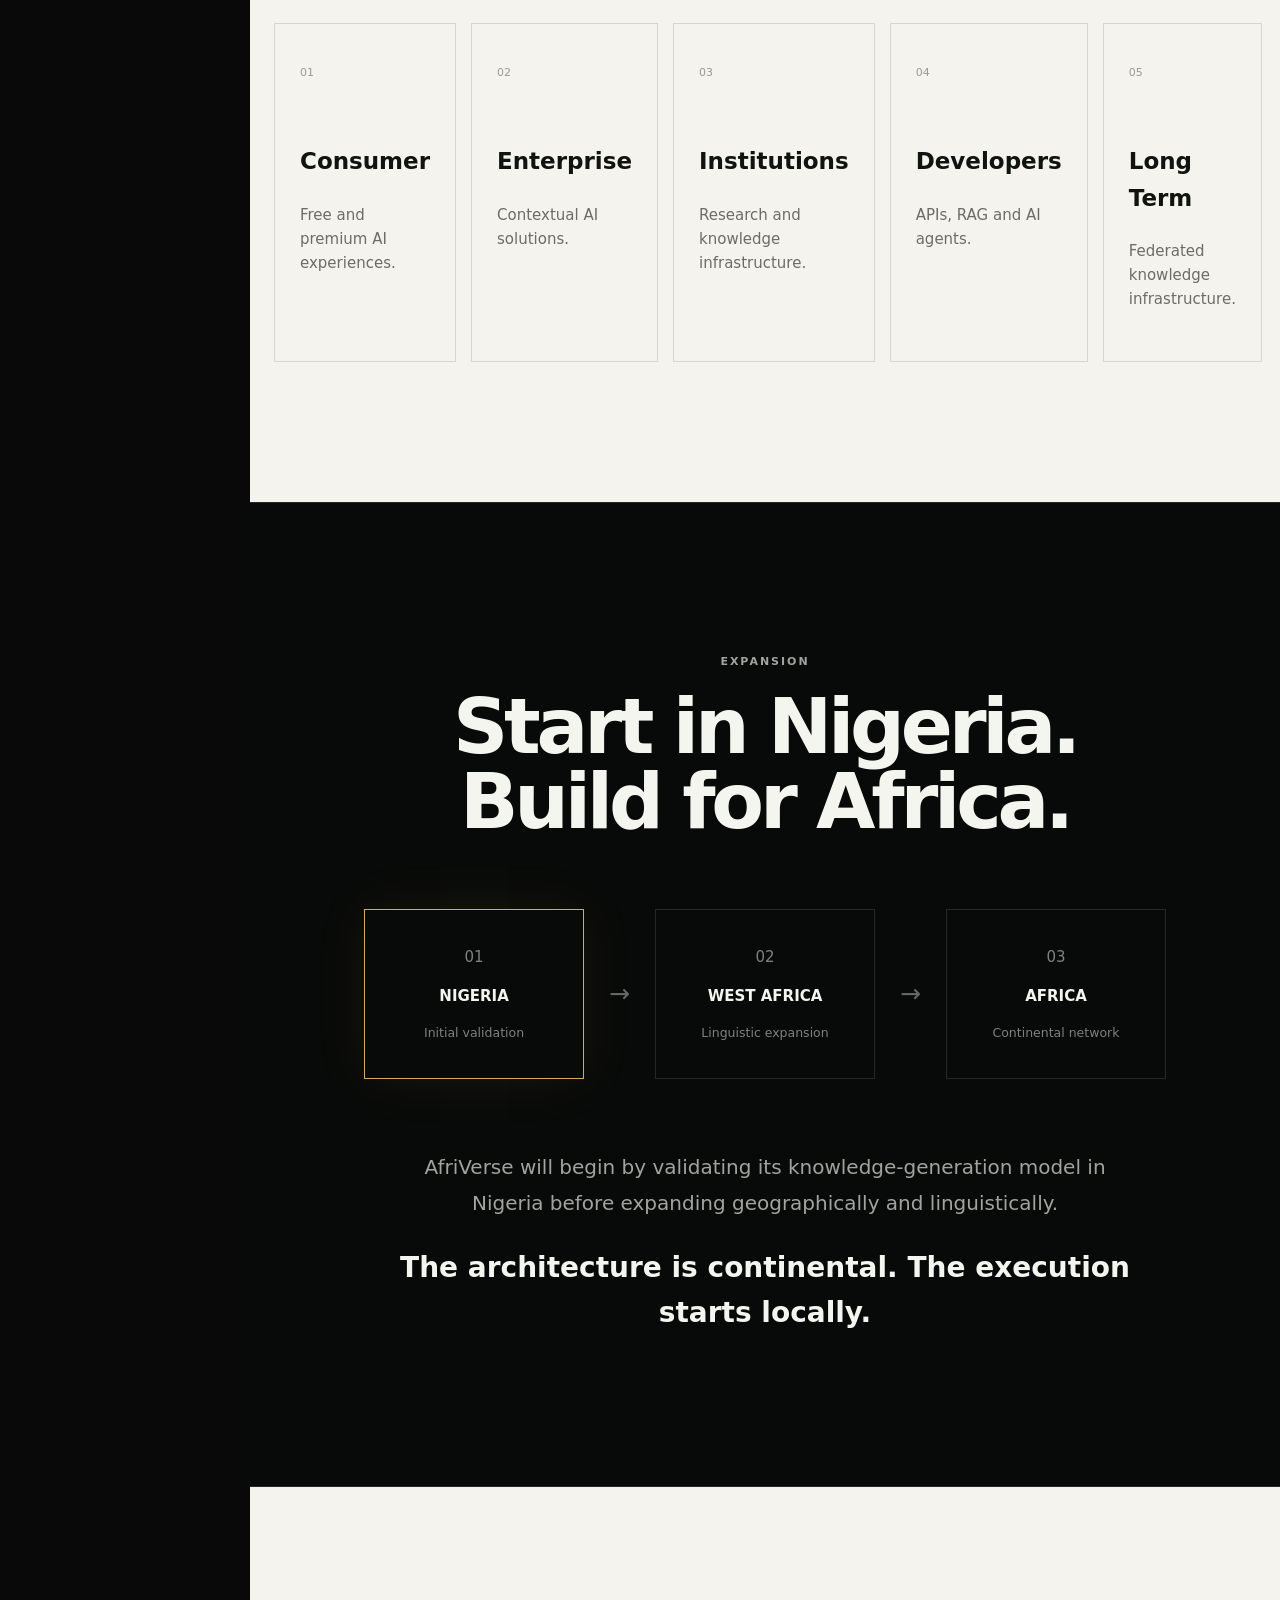
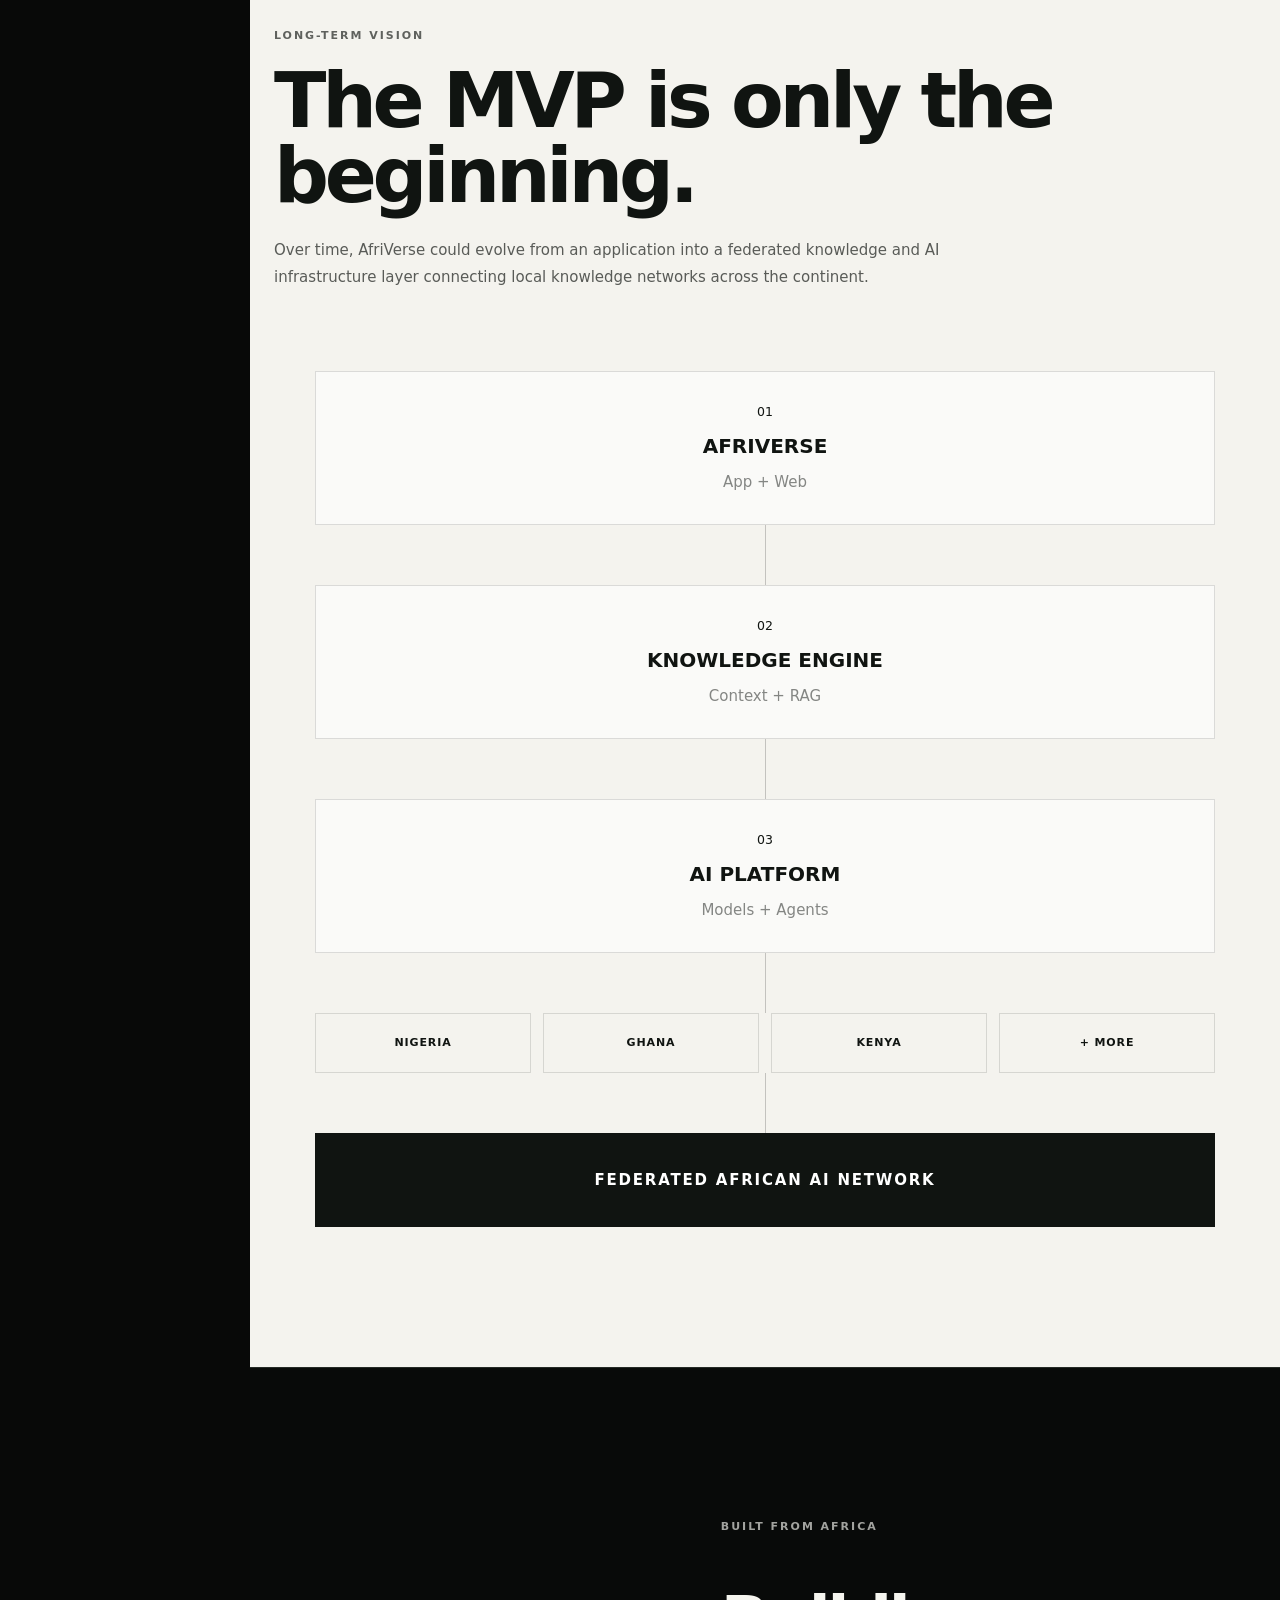
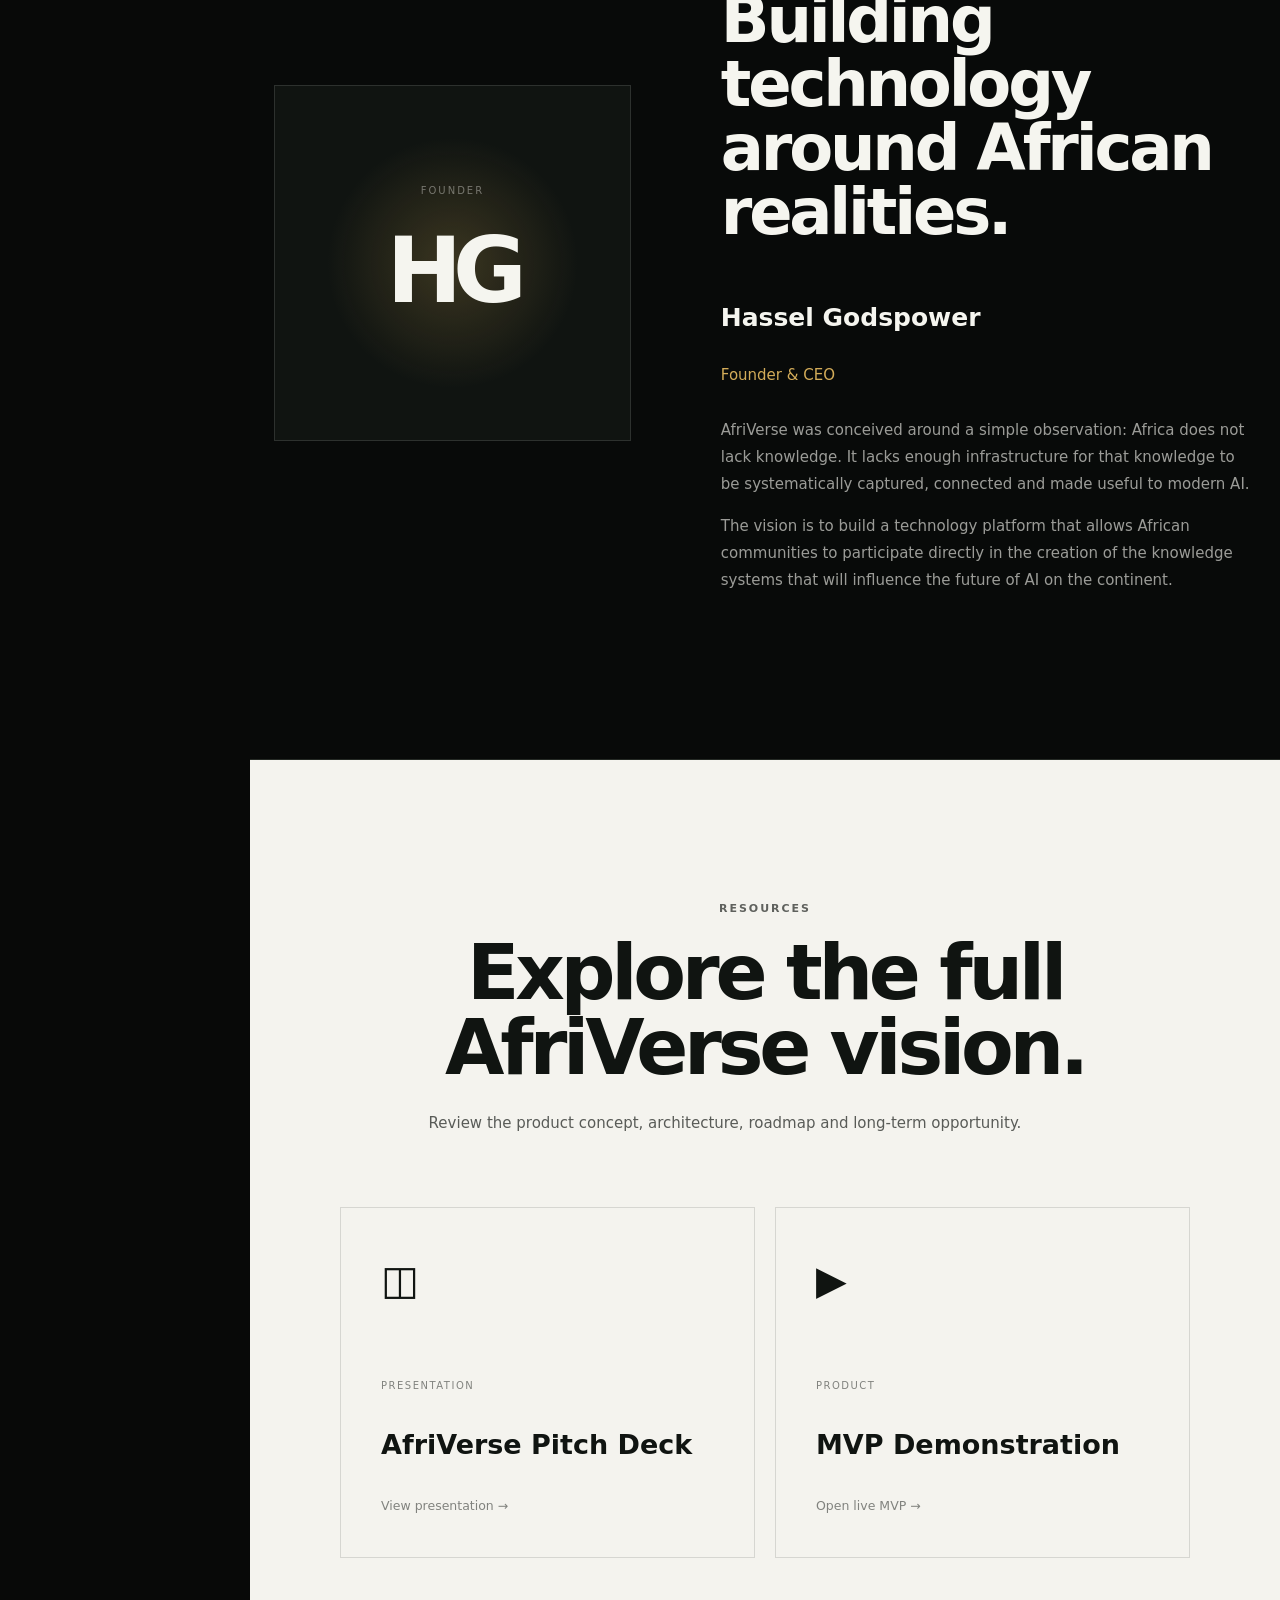
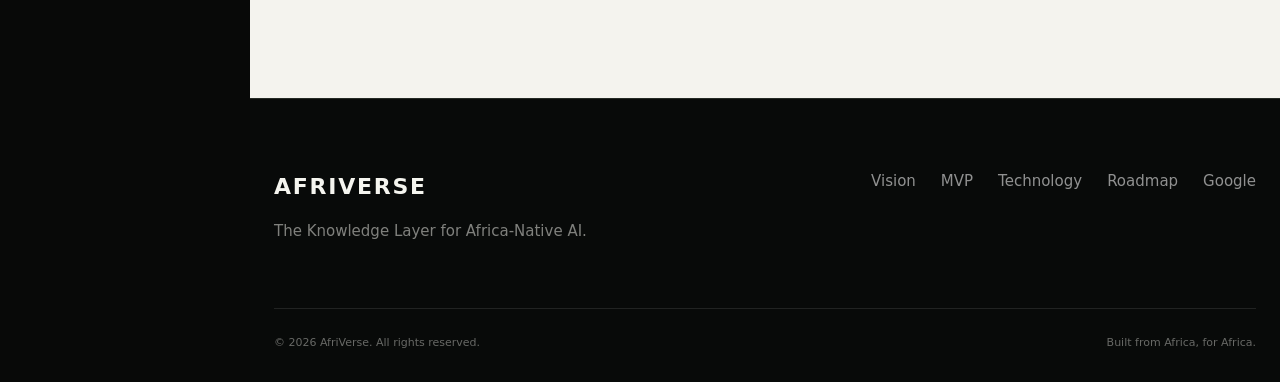
==== commit b3d31f95: "Update index.html" ====
--- a/index.html
+++ b/index.html
@@ -494,8 +494,7 @@
                 
                     <video
                         class="hero-video"
-                        autoplay
-                        muted
+                        controls
                         loop
                         playsinline
                         preload="metadata"
--- a/style.css
+++ b/style.css
@@ -2614,4 +2614,246 @@
         animation: none;
     }
 
-}
+} 
+
+
+/* =========================================================
+   AFRIVERSE HERO VIDEO
+   Same footprint as the original 300 × 300 hero image
+========================================================= */
+
+.hero-visual {
+    width: 300px;
+    height: 300px;
+
+    display: flex;
+    align-items: center;
+    justify-content: center;
+
+    flex-shrink: 0;
+}
+
+
+/* ---------------------------------------------------------
+   MOBILE SCREEN RECORDING
+--------------------------------------------------------- */
+
+.hero-video {
+    width: 300px;
+    height: 300px;
+
+    display: block;
+
+    object-fit: contain;
+    object-position: center;
+
+    border: 0;
+    outline: none;
+
+    background: transparent;
+
+    /* Prevent browser image/video rendering quirks */
+    max-width: 100%;
+    max-height: 100%;
+}
+
+
+/* ---------------------------------------------------------
+   TABLET / DESKTOP
+--------------------------------------------------------- */
+
+@media (max-width: 900px) {
+
+    .hero-content {
+        grid-template-columns: 1fr 300px;
+        gap: 35px;
+    }
+
+    .hero-visual {
+        width: 300px;
+        height: 300px;
+    }
+
+    .hero-video {
+        width: 300px;
+        height: 300px;
+    }
+
+}
+
+
+/* ---------------------------------------------------------
+   MOBILE
+--------------------------------------------------------- */
+
+@media (max-width: 700px) {
+
+    .hero-content {
+        grid-template-columns: 1fr;
+        gap: 40px;
+    }
+
+    .hero-visual {
+        width: 300px;
+        height: 300px;
+
+        max-width: 100%;
+
+        margin: 0 auto;
+    }
+
+    .hero-video {
+        width: 300px;
+        height: 300px;
+
+        max-width: 100%;
+        max-height: 100%;
+    }
+
+}
+
+
+/* ---------------------------------------------------------
+   VERY SMALL PHONES
+--------------------------------------------------------- */
+
+@media (max-width: 380px) {
+
+    .hero-visual {
+        width: 280px;
+        height: 280px;
+    }
+
+    .hero-video {
+        width: 280px;
+        height: 280px;
+    }
+
+}
+
+
+/* =========================================================
+   AFRIVERSE HERO VIDEO — FINAL OVERRIDE
+========================================================= */
+
+.hero-content {
+    display: grid !important;
+    grid-template-columns: minmax(0, 1fr) 300px !important;
+    align-items: center !important;
+    gap: 60px !important;
+}
+
+.hero-visual {
+    width: 300px !important;
+    height: 300px !important;
+
+    display: flex !important;
+    align-items: center !important;
+    justify-content: center !important;
+
+    position: relative !important;
+
+    flex-shrink: 0 !important;
+}
+
+.hero-video {
+    position: relative !important;
+
+    width: 500px !important;
+    height: 500px !important;
+
+    max-width: 500px !important;
+    max-height: 500px !important;
+
+    display: block !important;
+
+    object-fit: contain !important;
+    object-position: center !important;
+
+    margin: 0 !important;
+    padding: 0 !important;
+
+    border: 0 !important;
+    outline: none !important;
+
+    background: transparent !important;
+
+    z-index: 1 !important;
+}
+
+
+/* =========================================================
+   TABLET
+========================================================= */
+
+@media (max-width: 900px) {
+
+    .hero-content {
+        grid-template-columns: 1fr 300px !important;
+        gap: 35px !important;
+    }
+
+    .hero-visual {
+        width: 300px !important;
+        height: 300px !important;
+    }
+
+    .hero-video {
+        width: 300px !important;
+        height: 300px !important;
+    }
+
+}
+
+
+/* =========================================================
+   MOBILE
+========================================================= */
+
+@media (max-width: 700px) {
+
+    .hero-content {
+        grid-template-columns: 1fr !important;
+        gap: 40px !important;
+    }
+
+    .hero-visual {
+        width: 300px !important;
+        height: 300px !important;
+
+        max-width: 100% !important;
+
+        margin: 0 auto !important;
+    }
+
+    .hero-video {
+        width: 300px !important;
+        height: 300px !important;
+
+        max-width: 100% !important;
+        max-height: 100% !important;
+    }
+
+}
+
+
+/* =========================================================
+   SMALL PHONES
+========================================================= */
+
+@media (max-width: 380px) {
+
+    .hero-visual {
+        width: 280px !important;
+        height: 280px !important;
+    }
+
+    .hero-video {
+        width: 350px !important;
+        height: 350px !important;
+
+        max-width: 400px !important;
+        max-height: 400px !important;
+    }
+
+}
